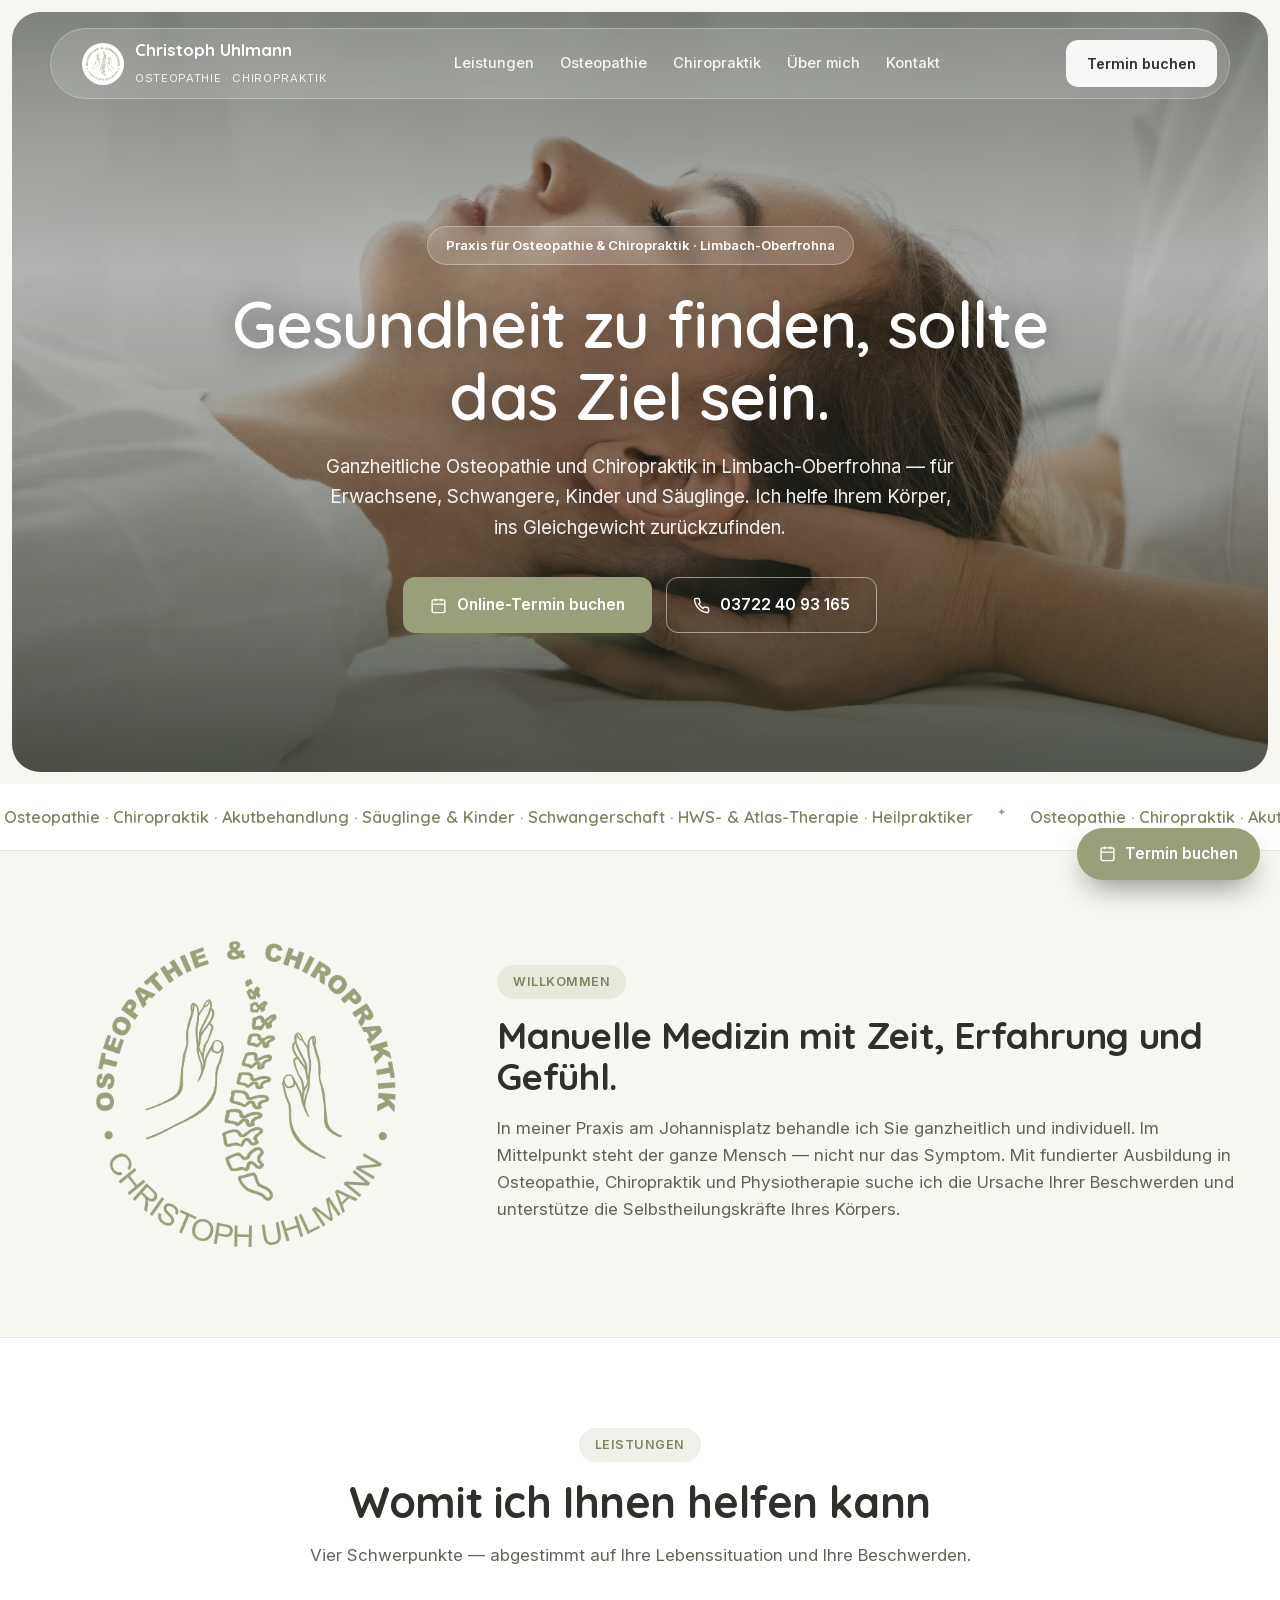
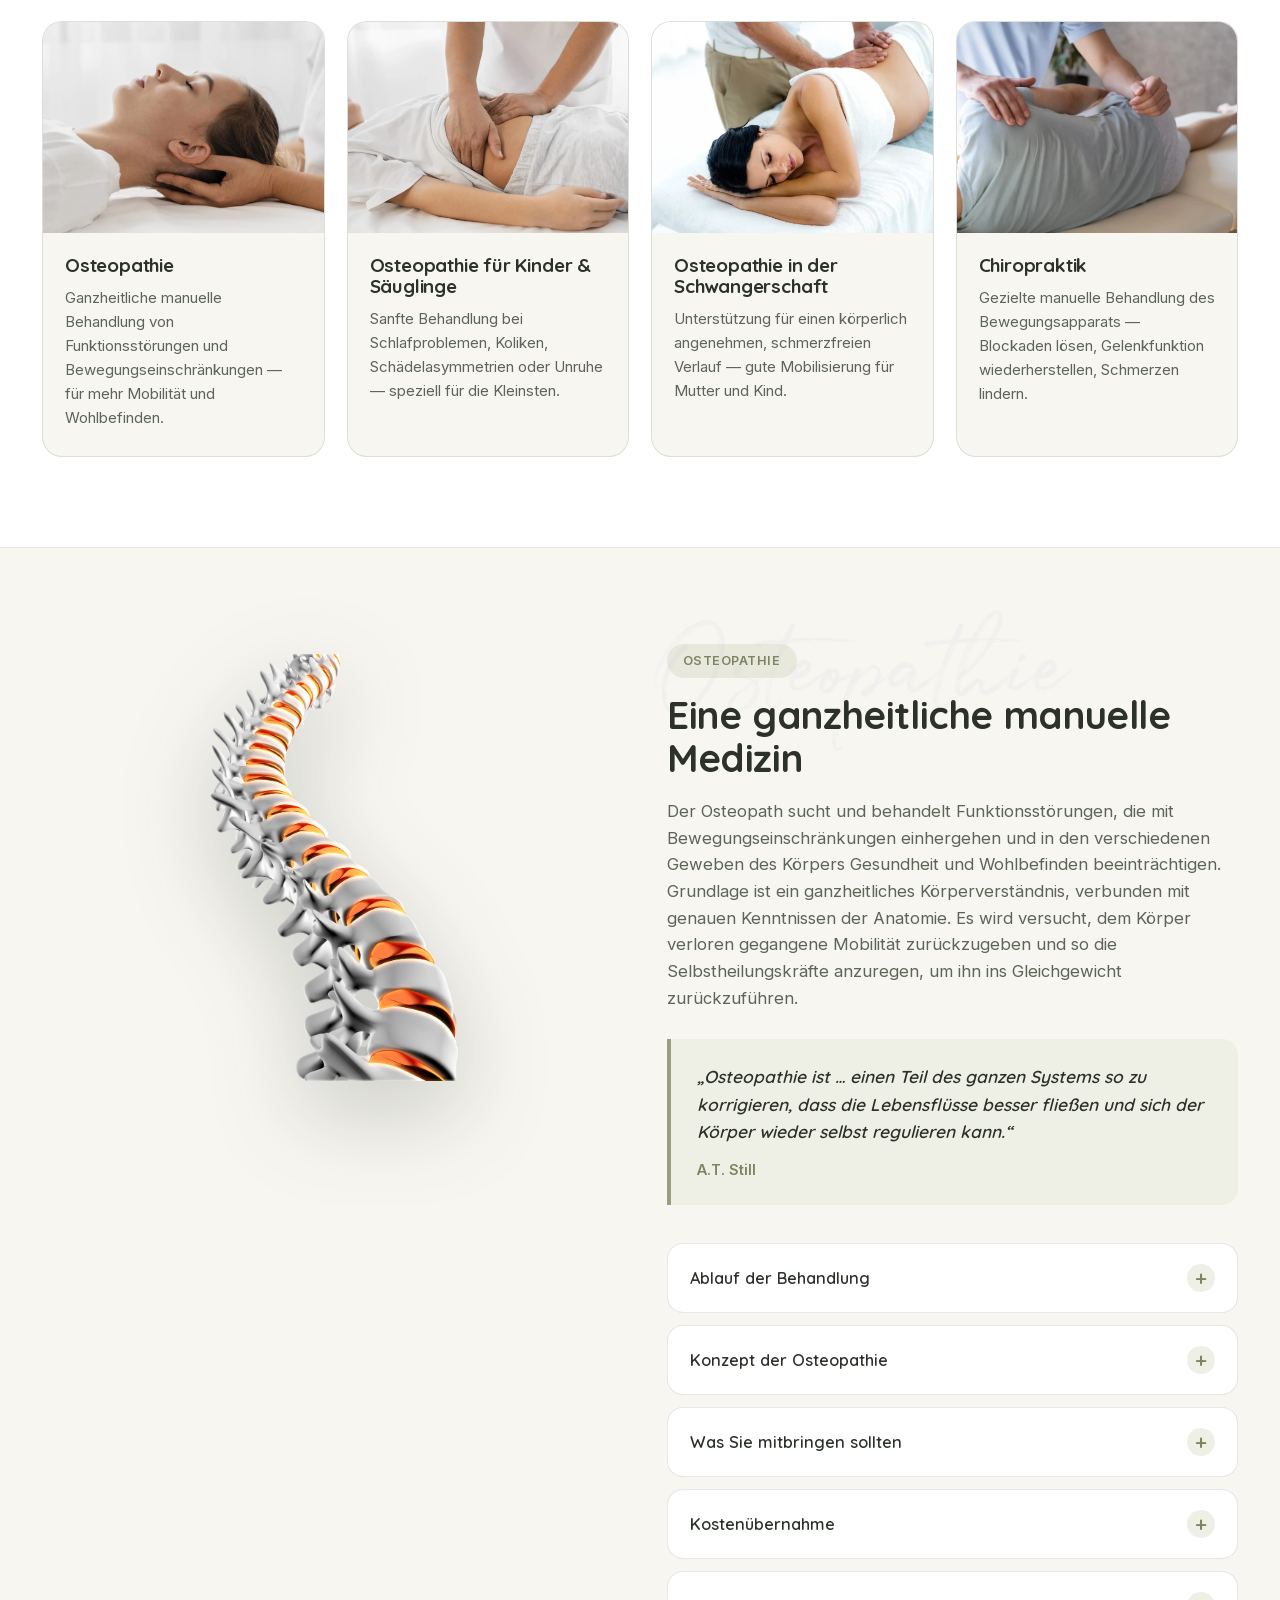
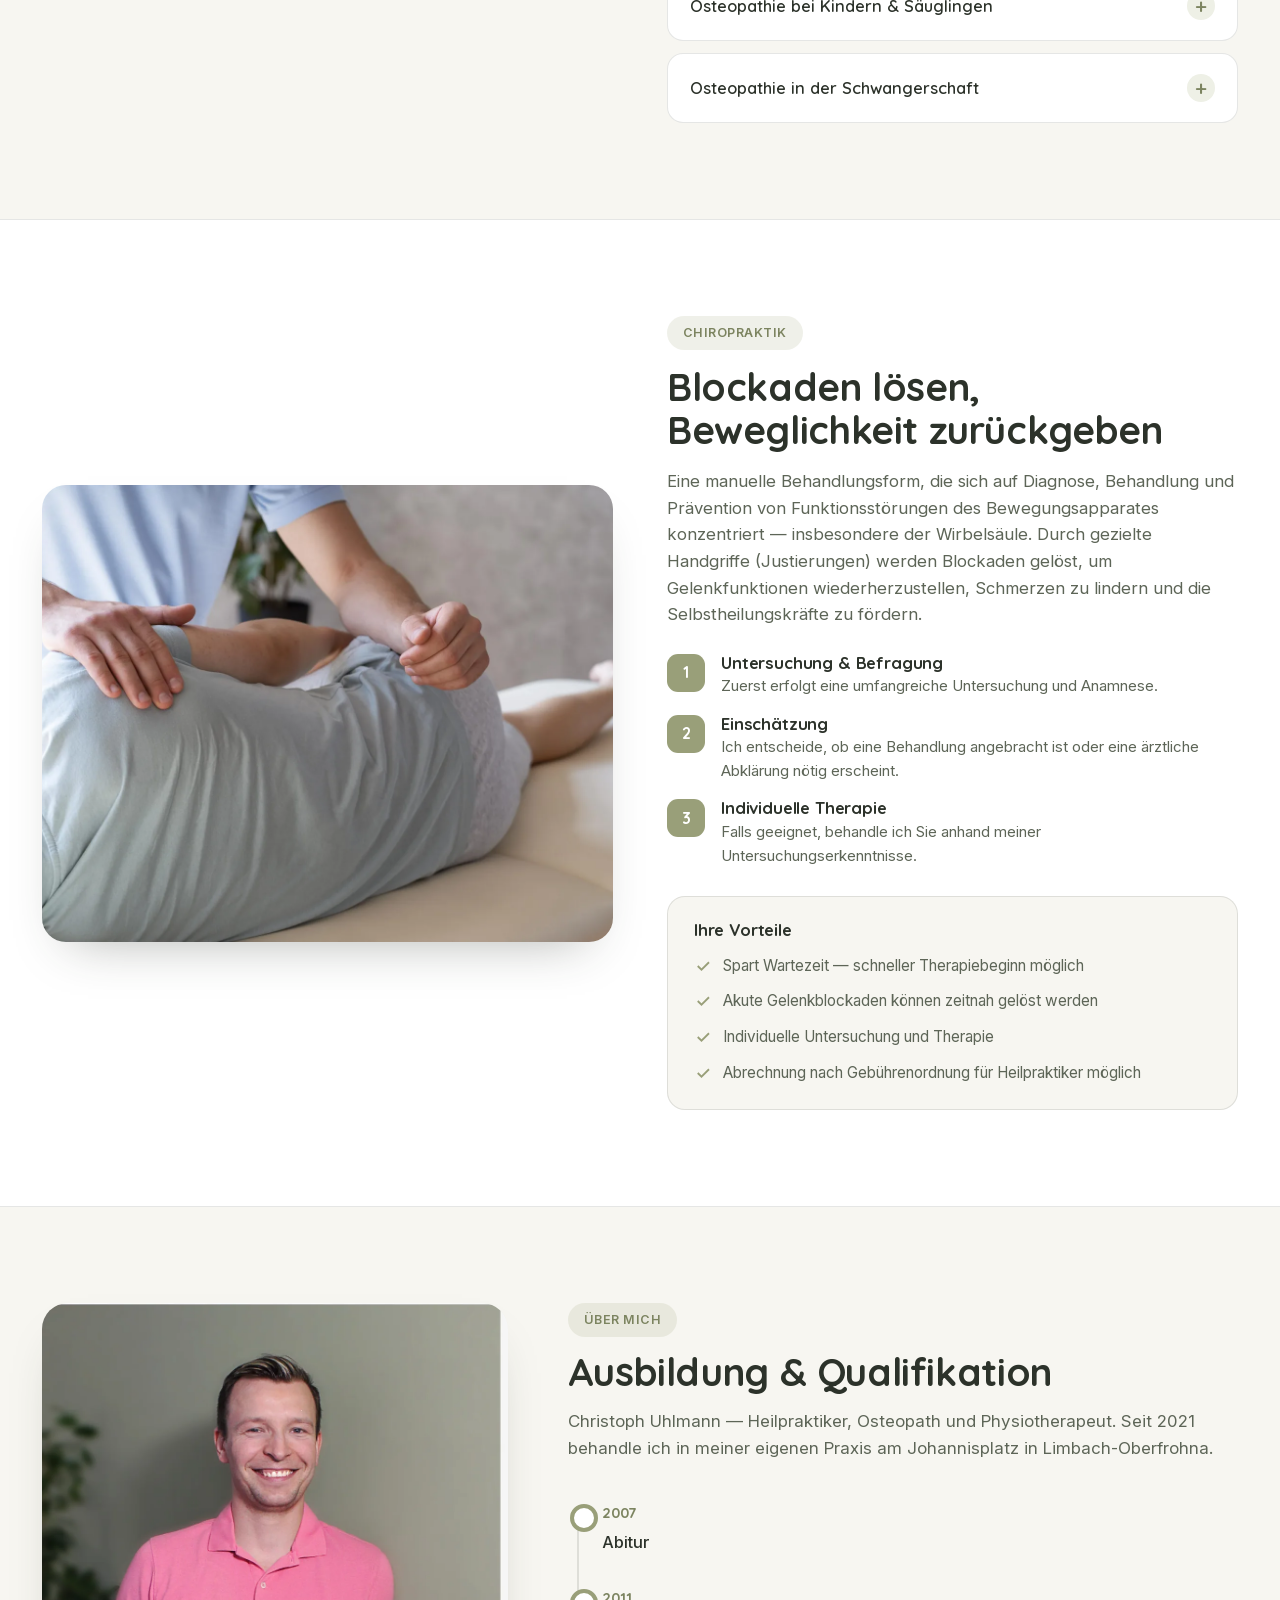
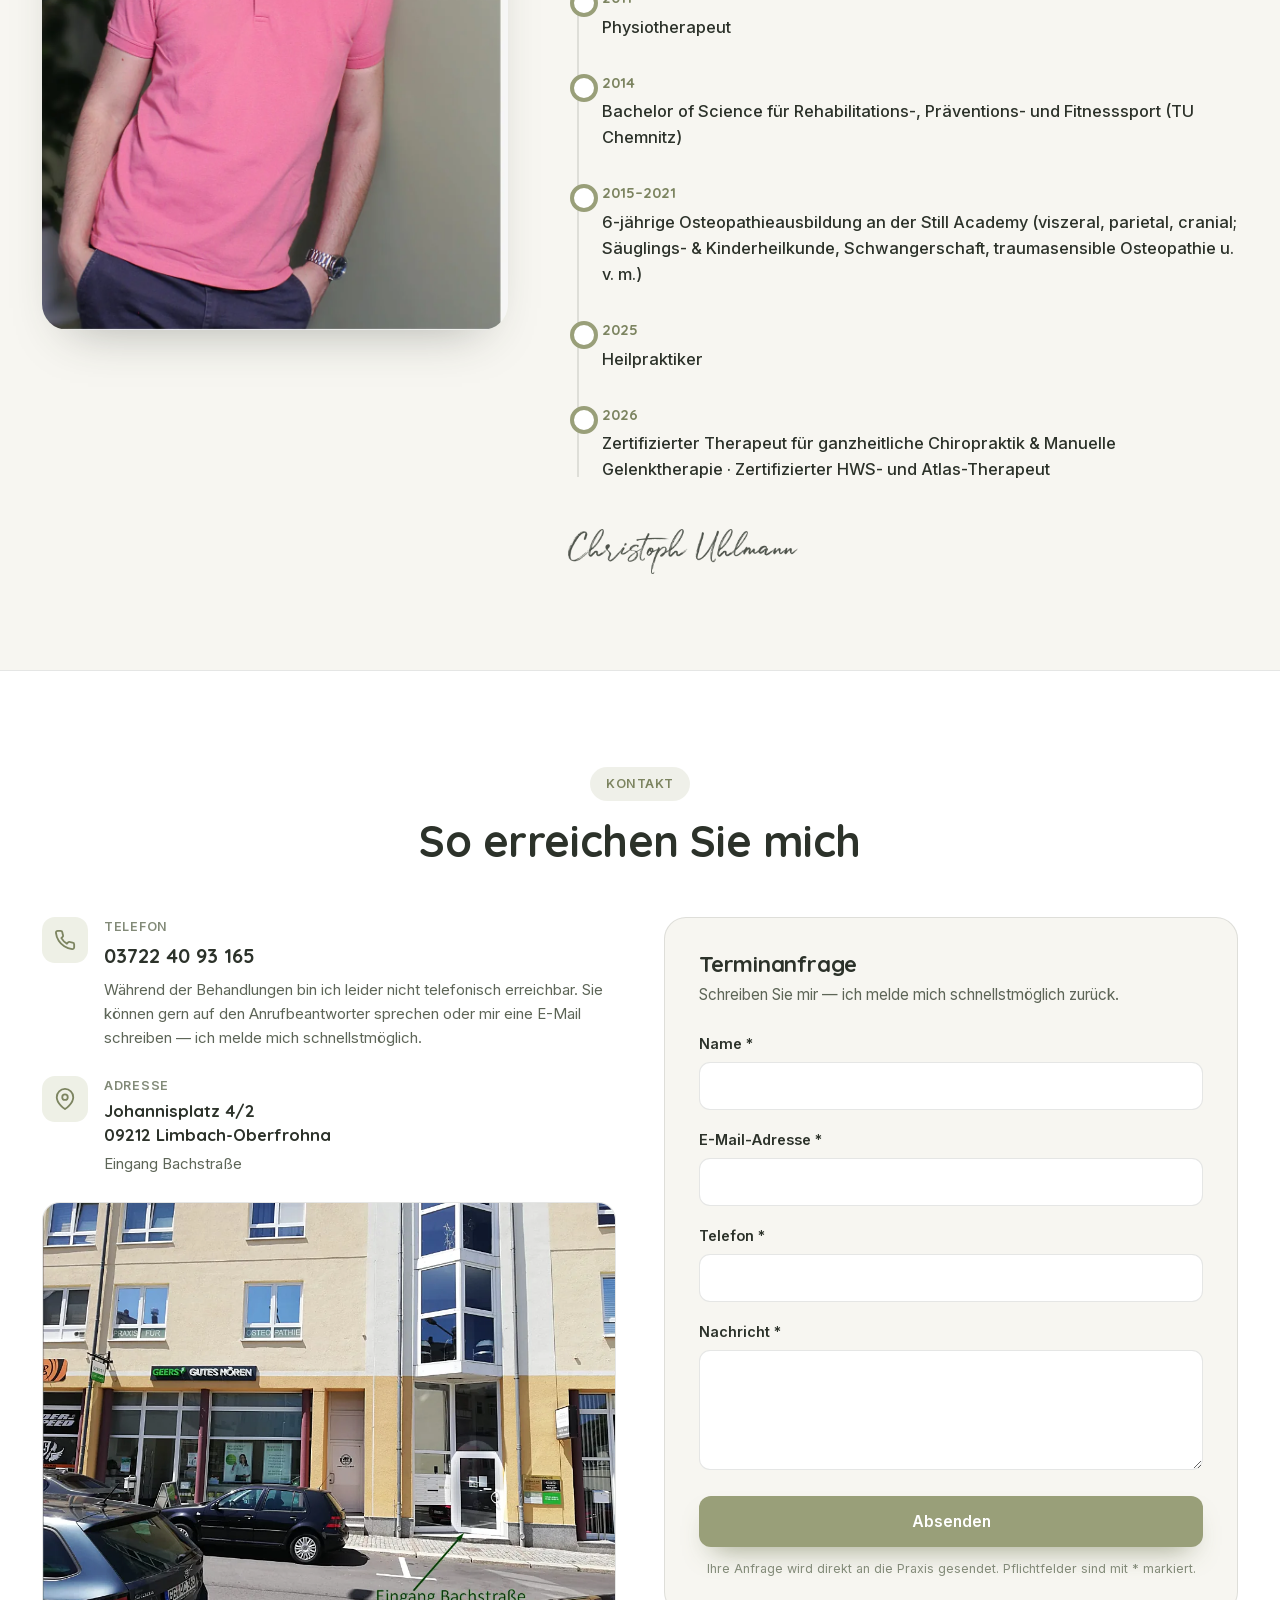
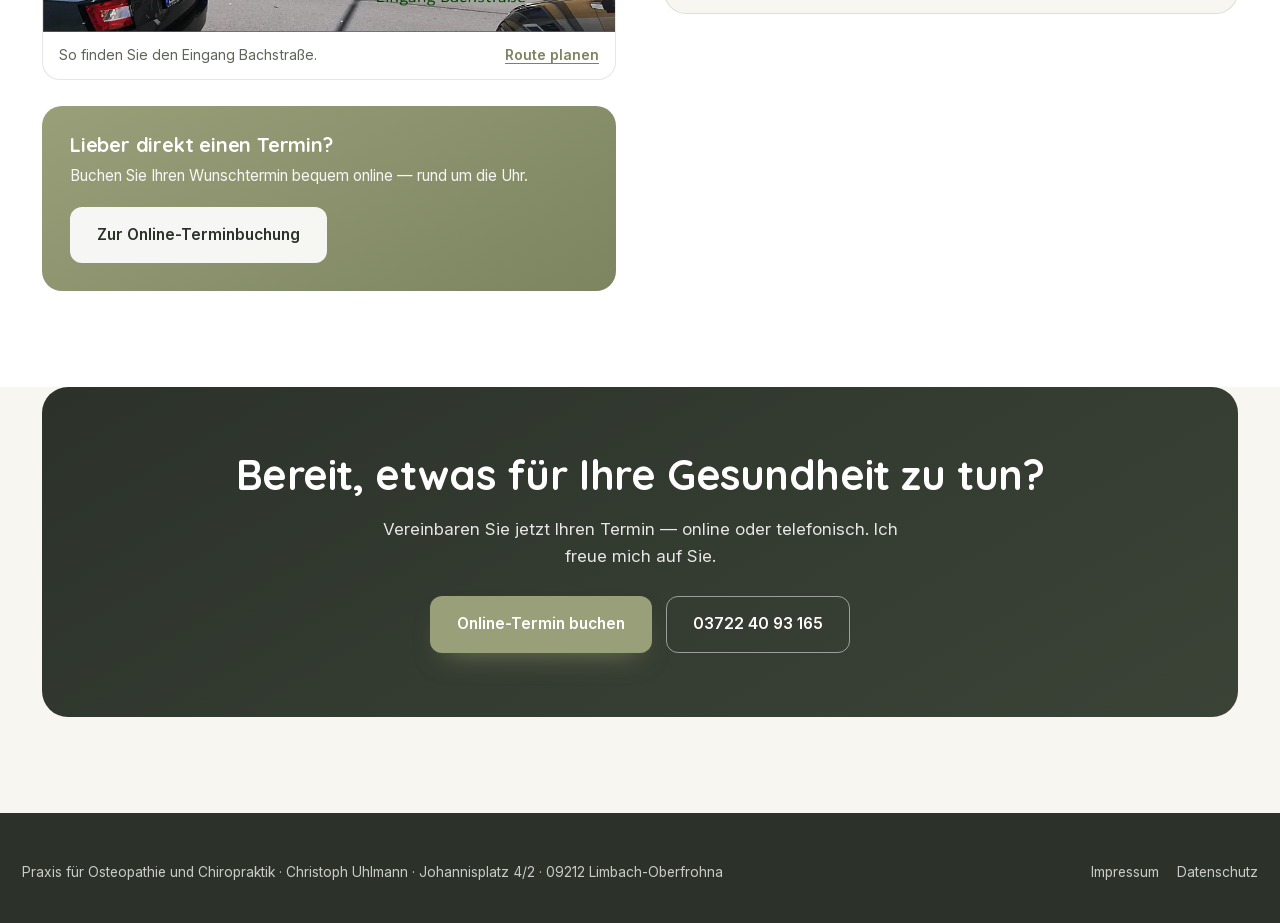
==== osteopathie-limbach/index.html @ 3e7b70b8 "osteopathie-limbach: Bilder lokal, persoenliche Note, keine Drittanbieter - Alle Bilder aus WordPres" ====
<!DOCTYPE html>
<html lang="de">
<head>
<meta charset="UTF-8">
<meta name="viewport" content="width=device-width, initial-scale=1">
<title>Praxis für Osteopathie & Chiropraktik in Limbach-Oberfrohna | Christoph Uhlmann</title>
<meta name="description" content="Ihre Osteopathiepraxis für Limbach-Oberfrohna: Osteopathie, Chiropraktik & Akutbehandlung — auch für Säuglinge und Schwangere. Jetzt Termin vereinbaren: 03722 40 93 165.">
<meta name="keywords" content="Osteopathie Limbach, Chiropraktik Limbach-Oberfrohna, Osteopathie Chemnitz, Osteopathie für Säuglinge, Osteopathie Schwangerschaft, Heilpraktiker Limbach">
<meta name="robots" content="index,follow,max-image-preview:large">
<link rel="canonical" href="https://osteopathie-limbach.de/">
<meta property="og:type" content="website">
<meta property="og:title" content="Praxis für Osteopathie & Chiropraktik in Limbach-Oberfrohna">
<meta property="og:description" content="Ganzheitliche Osteopathie und Chiropraktik — auch für Säuglinge und Schwangere. Jetzt Termin vereinbaren.">
<meta property="og:locale" content="de_DE">
<link rel="stylesheet" href="assets/fonts/fonts.css">
<style>
:root{
  --sage:#999f79; --sage-2:#a9b17f; --sage-dk:#7c8460; --sage-soft:#eef0e6;
  --cream:#f7f6f1; --ink:#2c322a; --soft:#5d6557; --muted:#828a78;
  --white:#fff; --line:rgba(44,50,42,.12);
  --head:'Quicksand',system-ui,sans-serif; --body:'Inter',system-ui,sans-serif;
  --shadow:0 24px 50px -28px rgba(44,50,42,.4);
}
*{box-sizing:border-box;margin:0;padding:0}
html{scroll-behavior:smooth}
body{font-family:var(--body);background:var(--cream);color:var(--ink);line-height:1.6;-webkit-font-smoothing:antialiased;overflow-x:hidden}
a{color:inherit;text-decoration:none}
img,svg{display:block;max-width:100%}
img{height:auto}
picture{display:contents}
.wrap{max-width:1240px;margin:0 auto;padding:0 22px}
section{position:relative}
h1,h2,h3,h4{font-family:var(--head);line-height:1.12;letter-spacing:-.01em;font-weight:700;color:var(--ink)}

/* ---------- buttons / pills ---------- */
.pill{display:inline-flex;align-items:center;gap:8px;background:rgba(153,159,121,.16);color:var(--sage-dk);border-radius:999px;padding:7px 16px;font-size:.78rem;font-weight:600;letter-spacing:.04em;text-transform:uppercase;width:fit-content}
.btn{display:inline-flex;align-items:center;justify-content:center;gap:10px;font-family:var(--body);font-weight:600;font-size:.96rem;padding:15px 26px;border-radius:12px;border:1px solid transparent;cursor:pointer;transition:.25s;white-space:nowrap}
.btn svg{flex:none}
.btn-primary{background:var(--sage);color:#fff;box-shadow:0 14px 28px -14px rgba(124,132,96,.85)}
.btn-primary:hover{background:var(--sage-2);transform:translateY(-2px)}
.btn-light{background:rgba(255,255,255,.92);color:var(--ink)}
.btn-light:hover{background:#fff;transform:translateY(-2px)}
.btn-ghost{background:transparent;border-color:rgba(255,255,255,.5);color:#fff}
.btn-ghost:hover{background:rgba(255,255,255,.14)}
.btn-out{background:transparent;border-color:var(--line);color:var(--ink)}
.btn-out:hover{border-color:var(--sage);color:var(--sage-dk)}

.sec-head{max-width:680px;margin:0 auto 52px;text-align:center;display:flex;flex-direction:column;align-items:center;gap:16px}
.sec-head h2{font-size:clamp(1.8rem,3.6vw,2.7rem)}
.sec-head p{color:var(--soft);font-size:1.06rem}

/* ---------- reveal ---------- */
.reveal{opacity:0;transform:translateY(26px);transition:opacity .8s cubic-bezier(.2,.7,.2,1),transform .8s cubic-bezier(.2,.7,.2,1)}
.reveal.in{opacity:1;transform:none}

/* ---------- HERO ---------- */
.hero-pad{padding:12px}
.hero{position:relative;display:flex;flex-direction:column;min-height:min(88vh,760px);border-radius:28px;overflow:hidden}
.hero-bg{position:absolute;inset:0;z-index:0}
.hero-bg img{position:absolute;inset:0;width:100%;height:100%;object-fit:cover}
.hero-scrim{position:absolute;inset:0;z-index:1;background:linear-gradient(180deg,rgba(38,44,34,.55) 0%,rgba(38,44,34,.28) 34%,rgba(38,44,34,.42) 62%,rgba(38,44,34,.78) 100%)}
.hero>.nav,.hero>.hero-center{position:relative;z-index:2;width:100%}

.nav{display:flex;justify-content:center;padding:16px 16px 0}
.navpill{display:flex;align-items:center;gap:24px;width:100%;max-width:1180px;background:rgba(255,255,255,.14);backdrop-filter:blur(16px);-webkit-backdrop-filter:blur(16px);border:1px solid rgba(255,255,255,.26);border-radius:999px;padding:9px 12px 9px 20px}
.brand{display:flex;align-items:center;gap:11px;color:#fff}
.brand .logo{width:42px;height:42px;border-radius:50%;background:#fff;padding:4px;object-fit:contain;flex:none}
.brand .bt{font-family:var(--head);font-weight:700;font-size:1.05rem;line-height:1.1}
.brand .bs{font-size:.7rem;opacity:.85;letter-spacing:.06em;text-transform:uppercase}
.nav-links{display:flex;gap:22px;margin:0 auto;font-size:.92rem;font-weight:500}
.nav-links a{color:rgba(255,255,255,.9);padding:6px 2px;transition:.2s}
.nav-links a:hover{color:#fff}
.nav-cta{display:flex;align-items:center;gap:10px}
.nav-cta .btn{padding:11px 20px;font-size:.9rem}
.burger{display:none;width:44px;height:44px;border-radius:999px;background:rgba(255,255,255,.16);border:1px solid rgba(255,255,255,.3);cursor:pointer;color:#fff}
.burger svg{margin:auto}

.hero-center{flex:1;display:flex;flex-direction:column;align-items:center;justify-content:center;text-align:center;padding:60px 22px 72px;max-width:880px;margin:0 auto}
.hero-badge{display:inline-flex;align-items:center;gap:8px;background:rgba(255,255,255,.16);backdrop-filter:blur(10px);-webkit-backdrop-filter:blur(10px);border:1px solid rgba(255,255,255,.3);color:#fff;border-radius:999px;padding:8px 18px;font-size:.82rem;font-weight:600;margin-bottom:24px}
.hero h1{color:#fff;font-size:clamp(2.2rem,5.4vw,4rem);text-shadow:0 2px 30px rgba(0,0,0,.4);margin-bottom:20px;font-weight:600}
.hero-sub{color:rgba(255,255,255,.92);font-size:clamp(1rem,1.6vw,1.18rem);max-width:640px;margin-bottom:34px}
.hero-ctas{display:flex;gap:14px;flex-wrap:wrap;justify-content:center}

/* ---------- MARQUEE ---------- */
.marquee{overflow:hidden;padding:20px 0;background:var(--white);border-bottom:1px solid var(--line)}
.marquee-track{display:flex;width:max-content;animation:scroll 32s linear infinite;white-space:nowrap}
@keyframes scroll{to{transform:translateX(-50%)}}
.marquee-track span{display:inline-flex;align-items:center;font-family:var(--head);font-size:1.02rem;font-weight:600;color:var(--sage-dk);padding:0 4px}
.marquee-track i{color:var(--sage);font-style:normal;padding:0 20px;font-size:.7rem}

/* ---------- INTRO ---------- */
.intro{padding:90px 0}
.intro-box{display:grid;grid-template-columns:.55fr 1fr;gap:48px;align-items:center}
.intro-logo{display:grid;place-items:center}
.intro-logo img{width:min(300px,80%)}
.intro-text h2{font-size:clamp(1.6rem,3vw,2.3rem);margin:16px 0 18px}
.intro-text p{color:var(--soft);font-size:1.06rem}

/* ---------- LEISTUNGEN ---------- */
.services{padding:90px 0;background:var(--white);border-top:1px solid var(--line);border-bottom:1px solid var(--line)}
.grid4{display:grid;grid-template-columns:repeat(4,1fr);gap:22px}
.scard{background:var(--cream);border:1px solid var(--line);border-radius:20px;overflow:hidden;display:flex;flex-direction:column;transition:transform .4s cubic-bezier(.2,.7,.2,1),box-shadow .4s}
.scard:hover{transform:translateY(-6px);box-shadow:var(--shadow)}
.scard-img{aspect-ratio:4/3;overflow:hidden}
.scard-img img{width:100%;height:100%;object-fit:cover;transition:transform .6s cubic-bezier(.2,.7,.2,1)}
.scard:hover .scard-img img{transform:scale(1.06)}
.scard-body{padding:22px 22px 26px;display:flex;flex-direction:column;flex:1}
.scard-body h3{font-size:1.18rem;margin-bottom:10px}
.scard-body p{color:var(--soft);font-size:.94rem;flex:1}

/* ---------- OSTEOPATHIE ---------- */
.osteo{padding:96px 0}
.osteo-grid{display:grid;grid-template-columns:1fr 1fr;gap:54px;align-items:start}
.osteo-intro h2{font-size:clamp(1.7rem,3vw,2.4rem);margin:16px 0 18px}
.osteo-intro p{color:var(--soft);font-size:1.04rem}
.quote{margin-top:28px;background:var(--sage-soft);border-left:4px solid var(--sage);border-radius:0 16px 16px 0;padding:24px 26px}
.quote p{font-family:var(--head);font-size:1.08rem;font-weight:600;color:var(--ink);font-style:italic;margin:0}
.quote cite{display:block;margin-top:12px;font-style:normal;font-weight:600;color:var(--sage-dk);font-size:.9rem}

.acc{display:flex;flex-direction:column;gap:12px}
.acc-item{background:var(--white);border:1px solid var(--line);border-radius:16px;overflow:hidden}
.acc-q{width:100%;display:flex;align-items:center;justify-content:space-between;gap:16px;padding:20px 22px;background:none;border:none;cursor:pointer;font-family:var(--head);font-weight:600;font-size:1.02rem;color:var(--ink);text-align:left}
.acc-ic{width:28px;height:28px;border-radius:999px;display:grid;place-items:center;background:var(--sage-soft);color:var(--sage-dk);flex:none;font-size:1.3rem;line-height:1;transition:transform .3s}
.acc-item.open .acc-ic{transform:rotate(45deg)}
.acc-a{max-height:0;overflow:hidden;transition:max-height .4s cubic-bezier(.2,.7,.2,1)}
.acc-a p{padding:0 22px 22px;color:var(--soft);font-size:.96rem}

/* ---------- CHIROPRAKTIK ---------- */
.chiro{padding:96px 0;background:var(--white);border-top:1px solid var(--line);border-bottom:1px solid var(--line)}
.chiro-grid{display:grid;grid-template-columns:1fr 1fr;gap:54px;align-items:center}
.chiro-media{border-radius:24px;overflow:hidden;aspect-ratio:5/4;box-shadow:var(--shadow)}
.chiro-media img{width:100%;height:100%;object-fit:cover}
.chiro-text h2{font-size:clamp(1.7rem,3vw,2.4rem);margin:16px 0 16px}
.chiro-text>p{color:var(--soft);font-size:1.04rem;margin-bottom:26px}
.steps{display:flex;flex-direction:column;gap:16px;margin-bottom:28px}
.step{display:flex;gap:16px;align-items:flex-start}
.step .num{width:38px;height:38px;border-radius:11px;background:var(--sage);color:#fff;font-family:var(--head);font-weight:700;display:grid;place-items:center;flex:none}
.step h4{font-size:1.04rem;margin-bottom:2px}
.step p{color:var(--soft);font-size:.94rem}
.adv{background:var(--cream);border:1px solid var(--line);border-radius:18px;padding:24px 26px}
.adv h4{font-size:1.05rem;margin-bottom:14px}
.adv ul{list-style:none;display:flex;flex-direction:column;gap:11px}
.adv li{display:flex;gap:11px;align-items:flex-start;color:var(--soft);font-size:.96rem}
.adv li svg{flex:none;color:var(--sage);margin-top:3px}

/* ---------- ÜBER MICH / TIMELINE ---------- */
.about{padding:96px 0}
.timeline{max-width:780px;margin:0 auto;position:relative;padding-left:34px}
.timeline::before{content:"";position:absolute;left:9px;top:6px;bottom:6px;width:2px;background:var(--line)}
.tl{position:relative;padding-bottom:30px}
.tl:last-child{padding-bottom:0}
.tl::before{content:"";position:absolute;left:-32px;top:4px;width:20px;height:20px;border-radius:50%;background:var(--white);border:4px solid var(--sage)}
.tl .yr{display:inline-block;font-family:var(--head);font-weight:700;color:var(--sage-dk);font-size:.92rem;margin-bottom:4px}
.tl p{color:var(--ink);font-size:1.02rem;font-weight:500}

/* ---------- KONTAKT ---------- */
.contact{padding:96px 0;background:var(--white);border-top:1px solid var(--line)}
.contact-grid{display:grid;grid-template-columns:1fr 1fr;gap:48px;align-items:start}
.cinfo{display:flex;flex-direction:column;gap:26px}
.cblock{display:flex;gap:16px;align-items:flex-start}
.cblock .ci{width:46px;height:46px;border-radius:13px;background:var(--sage-soft);color:var(--sage-dk);display:grid;place-items:center;flex:none}
.cblock .cl{font-size:.78rem;text-transform:uppercase;letter-spacing:.06em;color:var(--muted);font-weight:600;margin-bottom:3px}
.cblock .cv{font-family:var(--head);font-weight:700;font-size:1.25rem;color:var(--ink)}
.cblock .cv a:hover{color:var(--sage-dk)}
.cblock .cn{color:var(--soft);font-size:.94rem;margin-top:6px;white-space:pre-line}
.cmap{border-radius:18px;overflow:hidden;border:1px solid var(--line);height:230px}
.cmap iframe{width:100%;height:100%;border:0;display:block}
.booking-card{background:linear-gradient(150deg,var(--sage),var(--sage-dk));color:#fff;border-radius:20px;padding:28px}
.booking-card h4{color:#fff;font-size:1.25rem;margin-bottom:8px}
.booking-card p{opacity:.92;font-size:.96rem;margin-bottom:18px}

.cform{background:var(--cream);border:1px solid var(--line);border-radius:22px;padding:34px}
.cform h3{font-size:1.4rem;margin-bottom:6px}
.cform .lead{color:var(--soft);font-size:.96rem;margin-bottom:24px}
.field{margin-bottom:18px}
.field label{display:block;font-weight:600;font-size:.9rem;margin-bottom:7px}
.field input,.field textarea{width:100%;font-family:var(--body);font-size:1rem;padding:13px 15px;border:1px solid var(--line);border-radius:11px;background:var(--white);color:var(--ink);transition:border-color .2s}
.field input:focus,.field textarea:focus{outline:none;border-color:var(--sage)}
.field textarea{resize:vertical;min-height:120px}
.cform .btn{width:100%}
.formhint{font-size:.78rem;color:var(--muted);margin-top:12px;text-align:center}
.hp{position:absolute;left:-9999px;width:1px;height:1px;overflow:hidden}

/* ---------- CLOSING ---------- */
.closing{padding:0 0 96px}
.closing-box{background:linear-gradient(150deg,var(--ink),#3b4337);color:#fff;border-radius:26px;padding:clamp(36px,6vw,64px);text-align:center;display:flex;flex-direction:column;align-items:center;gap:18px}
.closing-box h2{color:#fff;font-size:clamp(1.7rem,3.4vw,2.6rem)}
.closing-box p{opacity:.88;max-width:560px;font-size:1.06rem}
.closing-ctas{display:flex;gap:14px;flex-wrap:wrap;justify-content:center;margin-top:8px}

/* ---------- FOOTER ---------- */
.foot{background:var(--ink);color:rgba(255,255,255,.75);padding:48px 22px 40px}
.foot-inner{max-width:1240px;margin:0 auto;display:flex;flex-wrap:wrap;gap:20px;justify-content:space-between;align-items:center}
.foot .fnote{font-size:.86rem}
.foot .flinks{display:flex;gap:18px;font-size:.86rem}
.foot .flinks a:hover{color:#fff}

/* ---------- floating booking ---------- */
.fab{position:fixed;right:20px;bottom:20px;z-index:50;background:var(--sage);color:#fff;border-radius:999px;padding:14px 22px;font-family:var(--body);font-weight:600;font-size:.95rem;box-shadow:0 14px 30px -10px rgba(44,50,42,.6);display:inline-flex;align-items:center;gap:9px;transition:.25s}
.fab:hover{background:var(--sage-2);transform:translateY(-2px)}

/* ---------- DRAWER ---------- */
.scrim{position:fixed;inset:0;background:rgba(38,44,34,.5);opacity:0;pointer-events:none;transition:.3s;z-index:60}
.scrim.show{opacity:1;pointer-events:auto}
.drawer{position:fixed;top:0;right:0;height:100%;width:300px;max-width:84vw;background:var(--ink);color:#fff;transform:translateX(100%);transition:transform .35s cubic-bezier(.2,.7,.2,1);z-index:70;padding:26px;display:flex;flex-direction:column;gap:6px}
.drawer.show{transform:translateX(0)}
.drawer .dclose{align-self:flex-end;background:rgba(255,255,255,.12);border:none;color:#fff;width:42px;height:42px;border-radius:999px;cursor:pointer;margin-bottom:12px}
.drawer a{padding:14px 4px;font-size:1.05rem;font-weight:600;border-bottom:1px solid rgba(255,255,255,.12)}
.drawer .btn{margin-top:18px}

/* ---------- RESPONSIVE ---------- */
/* ---------- Osteopathie: Wirbelsäule + Schriftzug ---------- */
.osteo-figure{position:sticky;top:104px;margin:0;display:grid;place-items:center;padding:10px 0}
.osteo-figure img{width:100%;max-width:330px;filter:drop-shadow(0 30px 46px rgba(44,50,42,.22))}
.osteo-main{display:flex;flex-direction:column;gap:38px}
.osteo-head{position:relative;isolation:isolate}
.osteo-script{position:absolute;z-index:-1;top:-34px;left:-14px;width:min(420px,88%);opacity:.55;pointer-events:none;user-select:none}

/* ---------- Über mich: Porträt + Unterschrift ---------- */
.about-grid{display:grid;grid-template-columns:.82fr 1.18fr;gap:60px;align-items:start}
.about-media{position:sticky;top:104px;border-radius:26px;overflow:hidden;box-shadow:var(--shadow);background:var(--sage-soft)}
.about-media img{width:100%;height:100%;object-fit:cover;display:block}
.about-body{display:flex;flex-direction:column;align-items:flex-start;gap:16px}
.about-body h2{font-size:clamp(1.7rem,3vw,2.4rem)}
.about-lead{color:var(--soft);font-size:1.06rem}
.about-body .timeline{margin:22px 0 0;max-width:none}
.signature{width:230px;margin-top:30px;opacity:.9}
.signature-note{font-size:.85rem;color:var(--muted);margin-top:-4px}

/* ---------- Kontakt: Eingangsfoto statt Karten-Einbettung ---------- */
.centrance{margin:0;border-radius:18px;overflow:hidden;border:1px solid var(--line);background:var(--white)}
.centrance img{width:100%;display:block;aspect-ratio:4/3;object-fit:cover}
.centrance figcaption{padding:12px 16px;font-size:.88rem;color:var(--soft);display:flex;align-items:center;justify-content:space-between;gap:12px;flex-wrap:wrap}
.centrance a{color:var(--sage-dk);font-weight:600;text-decoration:underline;text-underline-offset:3px}
.centrance a:hover{color:var(--ink)}

@media(max-width:1000px){
  .grid4{grid-template-columns:repeat(2,1fr)}
}
@media(max-width:900px){
  .nav-links{display:none}
  .nav-cta .btn{display:none}
  .burger{display:grid}
  .navpill{justify-content:space-between;gap:12px}
  .intro-box,.osteo-grid,.chiro-grid,.contact-grid,.about-grid{grid-template-columns:1fr;gap:40px}
  .intro-logo{order:-1}
  .chiro-media{order:-1;aspect-ratio:16/10}
  .osteo-figure,.about-media{position:static}
  .osteo-figure img{max-width:230px}
  .about-media{max-width:420px;margin:0 auto}
  .osteo-script{width:min(320px,80%);top:-26px}
}
@media(max-width:600px){
  .hero-pad{padding:8px}
  .hero{border-radius:22px;min-height:84vh}
  .intro,.services,.osteo,.chiro,.about,.contact{padding:64px 0}
  .grid4{grid-template-columns:1fr}
  .cform{padding:26px}
  .hero-ctas{width:100%}
  .hero-ctas .btn{flex:1}
  .fab{right:14px;bottom:14px;padding:13px 18px;font-size:.9rem}
}
@media(prefers-reduced-motion:reduce){
  *{animation:none!important;transition:none!important}
  .reveal{opacity:1;transform:none}
}
</style>
</head>
<body>

<!-- ============ HERO ============ -->
<div class="hero-pad">
<header class="hero">
  <div class="hero-bg">
    <picture><source srcset="assets/images/hero-behandlung.webp" type="image/webp"><img src="assets/images/hero-behandlung.jpg" alt="Osteopathische Behandlung in der Praxis" fetchpriority="high"></picture>
  </div>
  <div class="hero-scrim"></div>

  <nav class="nav">
    <div class="navpill">
      <a href="#" class="brand">
        <picture><source srcset="assets/images/logo.webp" type="image/webp"><img class="logo" src="assets/images/logo.png" alt="Logo Christoph Uhlmann"></picture>
        <span>
          <span class="bt" data-editable="text" data-key="brand_name">Christoph Uhlmann</span><br>
          <span class="bs" data-editable="text" data-key="brand_sub">Osteopathie · Chiropraktik</span>
        </span>
      </a>
      <div class="nav-links">
        <a href="#leistungen">Leistungen</a>
        <a href="#osteopathie">Osteopathie</a>
        <a href="#chiropraktik">Chiropraktik</a>
        <a href="#ueber-mich">Über mich</a>
        <a href="#kontakt">Kontakt</a>
      </div>
      <div class="nav-cta">
        <a href="https://my.lemniscus.de/pss/d44185dd-6bc0-4c9a-9c56-953efe9b4d33" class="btn btn-light" target="_blank" rel="noopener">Termin buchen</a>
        <button class="burger" id="openDrawer" aria-label="Menü öffnen"><svg width="20" height="20" viewBox="0 0 24 24" fill="none" stroke="currentColor" stroke-width="2"><path d="M4 7h16M4 12h16M4 17h16"/></svg></button>
      </div>
    </div>
  </nav>

  <div class="hero-center">
    <span class="hero-badge" data-editable="text" data-key="hero_badge">Praxis für Osteopathie &amp; Chiropraktik · Limbach-Oberfrohna</span>
    <h1 data-editable="text" data-key="hero_headline">Gesundheit zu finden, sollte das Ziel sein.</h1>
    <p class="hero-sub" data-editable="text" data-key="hero_sub">Ganzheitliche Osteopathie und Chiropraktik in Limbach-Oberfrohna — für Erwachsene, Schwangere, Kinder und Säuglinge. Ich helfe Ihrem Körper, ins Gleichgewicht zurückzufinden.</p>
    <div class="hero-ctas">
      <a href="https://my.lemniscus.de/pss/d44185dd-6bc0-4c9a-9c56-953efe9b4d33" class="btn btn-primary" target="_blank" rel="noopener">
        <svg width="17" height="17" viewBox="0 0 24 24" fill="none" stroke="currentColor" stroke-width="2"><rect x="3" y="4" width="18" height="18" rx="2"/><path d="M16 2v4M8 2v4M3 10h18"/></svg>
        <span data-editable="text" data-key="hero_cta_primary">Online-Termin buchen</span>
      </a>
      <a href="tel:+4937224093165" class="btn btn-ghost">
        <svg width="17" height="17" viewBox="0 0 24 24" fill="none" stroke="currentColor" stroke-width="2"><path d="M22 16.92v3a2 2 0 0 1-2.18 2 19.79 19.79 0 0 1-8.63-3.07 19.5 19.5 0 0 1-6-6 19.79 19.79 0 0 1-3.07-8.67A2 2 0 0 1 4.11 2h3a2 2 0 0 1 2 1.72c.13.96.36 1.9.7 2.81a2 2 0 0 1-.45 2.11L8.09 9.91a16 16 0 0 0 6 6l1.27-1.27a2 2 0 0 1 2.11-.45c.91.34 1.85.57 2.81.7A2 2 0 0 1 22 16.92z"/></svg>
        <span data-editable="text" data-key="hero_cta_secondary">03722 40 93 165</span>
      </a>
    </div>
  </div>
</header>
</div>

<!-- ============ MARQUEE ============ -->
<div class="marquee" aria-hidden="true">
  <div class="marquee-track">
    <span data-editable="text" data-key="marquee">Osteopathie · Chiropraktik · Akutbehandlung · Säuglinge &amp; Kinder · Schwangerschaft · HWS- &amp; Atlas-Therapie · Heilpraktiker</span>
    <i>✦</i>
    <span>Osteopathie · Chiropraktik · Akutbehandlung · Säuglinge &amp; Kinder · Schwangerschaft · HWS- &amp; Atlas-Therapie · Heilpraktiker</span>
    <i>✦</i>
  </div>
</div>

<!-- ============ INTRO ============ -->
<section class="intro">
  <div class="wrap">
    <div class="intro-box reveal">
      <div class="intro-logo">
        <picture><source srcset="assets/images/logo.webp" type="image/webp"><img src="assets/images/logo.png" alt="Praxislogo Christoph Uhlmann"></picture>
      </div>
      <div class="intro-text">
        <span class="pill" data-editable="text" data-key="intro_pill">Willkommen</span>
        <h2 data-editable="text" data-key="intro_headline">Manuelle Medizin mit Zeit, Erfahrung und Gefühl.</h2>
        <p data-editable="text" data-key="intro_text">In meiner Praxis am Johannisplatz behandle ich Sie ganzheitlich und individuell. Im Mittelpunkt steht der ganze Mensch — nicht nur das Symptom. Mit fundierter Ausbildung in Osteopathie, Chiropraktik und Physiotherapie suche ich die Ursache Ihrer Beschwerden und unterstütze die Selbstheilungskräfte Ihres Körpers.</p>
      </div>
    </div>
  </div>
</section>

<!-- ============ LEISTUNGEN ============ -->
<section class="services" id="leistungen">
  <div class="wrap">
    <div class="sec-head reveal">
      <span class="pill" data-editable="text" data-key="services_pill">Leistungen</span>
      <h2 data-editable="text" data-key="services_headline">Womit ich Ihnen helfen kann</h2>
      <p data-editable="text" data-key="services_sub">Vier Schwerpunkte — abgestimmt auf Ihre Lebenssituation und Ihre Beschwerden.</p>
    </div>
    <div class="grid4">
      <article class="scard reveal">
        <div class="scard-img"><picture><source srcset="assets/images/hero-behandlung.webp" type="image/webp"><img src="assets/images/hero-behandlung.jpg" alt="Osteopathie" loading="lazy" data-editable="image" data-key="svc_1_image"></picture></div>
        <div class="scard-body">
          <h3 data-editable="text" data-key="svc_1_title">Osteopathie</h3>
          <p data-editable="text" data-key="svc_1_text">Ganzheitliche manuelle Behandlung von Funktionsstörungen und Bewegungseinschränkungen — für mehr Mobilität und Wohlbefinden.</p>
        </div>
      </article>
      <article class="scard reveal">
        <div class="scard-img"><picture><source srcset="assets/images/osteopathie-kind.webp" type="image/webp"><img src="assets/images/osteopathie-kind.jpg" alt="Osteopathie für Kinder und Säuglinge" loading="lazy" data-editable="image" data-key="svc_2_image"></picture></div>
        <div class="scard-body">
          <h3 data-editable="text" data-key="svc_2_title">Osteopathie für Kinder &amp; Säuglinge</h3>
          <p data-editable="text" data-key="svc_2_text">Sanfte Behandlung bei Schlafproblemen, Koliken, Schädelasymmetrien oder Unruhe — speziell für die Kleinsten.</p>
        </div>
      </article>
      <article class="scard reveal">
        <div class="scard-img"><picture><source srcset="assets/images/osteopathie-schwangerschaft.webp" type="image/webp"><img src="assets/images/osteopathie-schwangerschaft.jpg" alt="Osteopathie in der Schwangerschaft" loading="lazy" data-editable="image" data-key="svc_3_image"></picture></div>
        <div class="scard-body">
          <h3 data-editable="text" data-key="svc_3_title">Osteopathie in der Schwangerschaft</h3>
          <p data-editable="text" data-key="svc_3_text">Unterstützung für einen körperlich angenehmen, schmerzfreien Verlauf — gute Mobilisierung für Mutter und Kind.</p>
        </div>
      </article>
      <article class="scard reveal">
        <div class="scard-img"><picture><source srcset="assets/images/chiropraktik.webp" type="image/webp"><img src="assets/images/chiropraktik.jpg" alt="Chiropraktik" loading="lazy" data-editable="image" data-key="svc_4_image"></picture></div>
        <div class="scard-body">
          <h3 data-editable="text" data-key="svc_4_title">Chiropraktik</h3>
          <p data-editable="text" data-key="svc_4_text">Gezielte manuelle Behandlung des Bewegungsapparats — Blockaden lösen, Gelenkfunktion wiederherstellen, Schmerzen lindern.</p>
        </div>
      </article>
    </div>
  </div>
</section>

<!-- ============ OSTEOPATHIE ============ -->
<section class="osteo" id="osteopathie">
  <div class="wrap">
    <div class="osteo-grid">
      <figure class="osteo-figure reveal">
        <picture><source srcset="assets/images/wirbelsaeule.webp" type="image/webp"><img src="assets/images/wirbelsaeule.png" width="900" height="1165" alt="Dreidimensionale Darstellung der Wirbelsäule mit hervorgehobenen Bandscheiben" loading="lazy" decoding="async"></picture>
      </figure>
      <div class="osteo-main">
      <div class="osteo-intro osteo-head reveal">
        <img class="osteo-script" src="assets/images/schriftzug-osteopathie.webp" alt="" aria-hidden="true" loading="lazy" decoding="async">
        <span class="pill" data-editable="text" data-key="osteo_pill">Osteopathie</span>
        <h2 data-editable="text" data-key="osteo_headline">Eine ganzheitliche manuelle Medizin</h2>
        <p data-editable="text" data-key="osteo_text">Der Osteopath sucht und behandelt Funktionsstörungen, die mit Bewegungseinschränkungen einhergehen und in den verschiedenen Geweben des Körpers Gesundheit und Wohlbefinden beeinträchtigen. Grundlage ist ein ganzheitliches Körperverständnis, verbunden mit genauen Kenntnissen der Anatomie. Es wird versucht, dem Körper verloren gegangene Mobilität zurückzugeben und so die Selbstheilungskräfte anzuregen, um ihn ins Gleichgewicht zurückzuführen.</p>
        <blockquote class="quote">
          <p>„<span data-editable="text" data-key="osteo_quote">Osteopathie ist … einen Teil des ganzen Systems so zu korrigieren, dass die Lebensflüsse besser fließen und sich der Körper wieder selbst regulieren kann.</span>“</p>
          <cite data-editable="text" data-key="osteo_quote_author">A.T. Still</cite>
        </blockquote>
      </div>
      <div class="acc reveal">
        <div class="acc-item">
          <button class="acc-q"><span data-editable="text" data-key="acc_1_q">Ablauf der Behandlung</span><span class="acc-ic">+</span></button>
          <div class="acc-a"><p data-editable="text" data-key="acc_1_a">Am Anfang steht die ausführliche Anamnese, in der ich wertvolle Informationen über Ihre Beschwerden gewinne und abkläre, ob eventuell erst eine schulmedizinische Abklärung erforderlich ist. Danach folgt eine ausführliche körperliche Untersuchung, auf der die Behandlung aufbaut. Die erste Behandlung dauert in der Regel ca. 60 Minuten, jede Folgebehandlung 45–60 Minuten. Die Anzahl der Behandlungen ist individuell unterschiedlich.</p></div>
        </div>
        <div class="acc-item">
          <button class="acc-q"><span data-editable="text" data-key="acc_2_q">Konzept der Osteopathie</span><span class="acc-ic">+</span></button>
          <div class="acc-a"><p data-editable="text" data-key="acc_2_a">Die Osteopathie basiert auf der Bewegung und Beweglichkeit des Körpers und seines Gewebes. Eine Mobilitätsstörung einzelner Strukturen beeinflusst deren Funktion — der Körper gleicht das durch Anpassungsketten aus. Erst wenn die Kompensation ausgereizt ist, kann ein kleiner Impuls Beschwerden auslösen, oft an ganz anderer Stelle. Ich versuche, das vorderste Glied der Entstehungskette zu finden, zu behandeln und so die Selbstregulation zu unterstützen.</p></div>
        </div>
        <div class="acc-item">
          <button class="acc-q"><span data-editable="text" data-key="acc_3_q">Was Sie mitbringen sollten</span><span class="acc-ic">+</span></button>
          <div class="acc-a"><p data-editable="text" data-key="acc_3_a">Ein großes Badehandtuch, vorhandene Befunde, ggf. eine Liste Ihrer Medikamente sowie das Privatrezept für Osteopathie. Für Säuglingsbehandlungen bringen Sie bitte den Mutterpass, das gelbe Untersuchungsheft und evtl. das Lieblingsspielzeug des Kindes mit. Termine, die Sie nicht wahrnehmen können, sagen Sie bitte 24 h vorher ab.</p></div>
        </div>
        <div class="acc-item">
          <button class="acc-q"><span data-editable="text" data-key="acc_4_q">Kostenübernahme</span><span class="acc-ic">+</span></button>
          <div class="acc-a"><p data-editable="text" data-key="acc_4_a">Osteopathie ist eine Privatleistung; die Abrechnung erfolgt direkt mit dem Leistungserbringer. Viele Krankenkassen übernehmen anteilig die Kosten, sofern ein ärztliches Rezept vorliegt — ich erfülle die dafür geforderten Voraussetzungen. Da die Höhe der Erstattung stark variiert, informieren Sie sich bitte vorab bei Ihrer Versicherung.</p></div>
        </div>
        <div class="acc-item">
          <button class="acc-q"><span data-editable="text" data-key="acc_5_q">Osteopathie bei Kindern &amp; Säuglingen</span><span class="acc-ic">+</span></button>
          <div class="acc-a"><p data-editable="text" data-key="acc_5_a">Säuglinge erfahren durch die Enge im Mutterleib und die Geburt teils erhebliche Belastungen, die zu Mobilitätseinschränkungen führen können. Mögliche Folgen sind Schlafprobleme, „Schrei-Kinder“, Schädelasymmetrien, Verdauungsstörungen (Koliken), Unruhe oder schlechtes Saugverhalten. Durch osteopathische Behandlungen können frühkindliche und spätere Störungen möglicherweise gelindert werden.</p></div>
        </div>
        <div class="acc-item">
          <button class="acc-q"><span data-editable="text" data-key="acc_6_q">Osteopathie in der Schwangerschaft</span><span class="acc-ic">+</span></button>
          <div class="acc-a"><p data-editable="text" data-key="acc_6_a">Die Osteopathie wirkt in der Schwangerschaft unterstützend, um der werdenden Mutter einen körperlich angenehmen und schmerzfreien Verlauf zu ermöglichen. Das Hauptaugenmerk liegt auf einer guten Mobilisierung und Versorgung für die Mutter und damit auch für das Baby.</p></div>
        </div>
      </div>
      </div>
    </div>
  </div>
</section>

<!-- ============ CHIROPRAKTIK ============ -->
<section class="chiro" id="chiropraktik">
  <div class="wrap">
    <div class="chiro-grid">
      <div class="chiro-media reveal">
        <picture><source srcset="assets/images/chiropraktik.webp" type="image/webp"><img src="assets/images/chiropraktik.jpg" alt="Chiropraktische Behandlung" loading="lazy"></picture>
      </div>
      <div class="chiro-text reveal">
        <span class="pill" data-editable="text" data-key="chiro_pill">Chiropraktik</span>
        <h2 data-editable="text" data-key="chiro_headline">Blockaden lösen, Beweglichkeit zurückgeben</h2>
        <p data-editable="text" data-key="chiro_text">Eine manuelle Behandlungsform, die sich auf Diagnose, Behandlung und Prävention von Funktionsstörungen des Bewegungsapparates konzentriert — insbesondere der Wirbelsäule. Durch gezielte Handgriffe (Justierungen) werden Blockaden gelöst, um Gelenkfunktionen wiederherzustellen, Schmerzen zu lindern und die Selbstheilungskräfte zu fördern.</p>
        <div class="steps">
          <div class="step">
            <div class="num">1</div>
            <div><h4 data-editable="text" data-key="chiro_step_1_title">Untersuchung &amp; Befragung</h4><p data-editable="text" data-key="chiro_step_1_text">Zuerst erfolgt eine umfangreiche Untersuchung und Anamnese.</p></div>
          </div>
          <div class="step">
            <div class="num">2</div>
            <div><h4 data-editable="text" data-key="chiro_step_2_title">Einschätzung</h4><p data-editable="text" data-key="chiro_step_2_text">Ich entscheide, ob eine Behandlung angebracht ist oder eine ärztliche Abklärung nötig erscheint.</p></div>
          </div>
          <div class="step">
            <div class="num">3</div>
            <div><h4 data-editable="text" data-key="chiro_step_3_title">Individuelle Therapie</h4><p data-editable="text" data-key="chiro_step_3_text">Falls geeignet, behandle ich Sie anhand meiner Untersuchungserkenntnisse.</p></div>
          </div>
        </div>
        <div class="adv">
          <h4 data-editable="text" data-key="chiro_adv_title">Ihre Vorteile</h4>
          <ul>
            <li><svg width="18" height="18" viewBox="0 0 24 24" fill="none" stroke="currentColor" stroke-width="2.4"><path d="M5 12l5 5L20 7"/></svg><span data-editable="text" data-key="chiro_adv_1">Spart Wartezeit — schneller Therapiebeginn möglich</span></li>
            <li><svg width="18" height="18" viewBox="0 0 24 24" fill="none" stroke="currentColor" stroke-width="2.4"><path d="M5 12l5 5L20 7"/></svg><span data-editable="text" data-key="chiro_adv_2">Akute Gelenkblockaden können zeitnah gelöst werden</span></li>
            <li><svg width="18" height="18" viewBox="0 0 24 24" fill="none" stroke="currentColor" stroke-width="2.4"><path d="M5 12l5 5L20 7"/></svg><span data-editable="text" data-key="chiro_adv_3">Individuelle Untersuchung und Therapie</span></li>
            <li><svg width="18" height="18" viewBox="0 0 24 24" fill="none" stroke="currentColor" stroke-width="2.4"><path d="M5 12l5 5L20 7"/></svg><span data-editable="text" data-key="chiro_adv_4">Abrechnung nach Gebührenordnung für Heilpraktiker möglich</span></li>
          </ul>
        </div>
      </div>
    </div>
  </div>
</section>

<!-- ============ ÜBER MICH ============ -->
<section class="about" id="ueber-mich">
  <div class="wrap">
    <div class="about-grid">
      <div class="about-media reveal">
        <picture><source srcset="assets/images/christoph-uhlmann-portrait.webp" type="image/webp"><img src="assets/images/christoph-uhlmann-portrait.jpg" width="1000" height="1345" alt="Christoph Uhlmann, Heilpraktiker und Osteopath, in seiner Praxis in Limbach-Oberfrohna" loading="lazy" decoding="async" data-editable="image" data-key="about_portrait"></picture>
      </div>
      <div class="about-body">
      <div class="reveal" style="display:flex;flex-direction:column;align-items:flex-start;gap:14px">
      <span class="pill" data-editable="text" data-key="about_pill">Über mich</span>
      <h2 data-editable="text" data-key="about_headline">Ausbildung &amp; Qualifikation</h2>
      <p class="about-lead" data-editable="text" data-key="about_sub">Christoph Uhlmann — Heilpraktiker, Osteopath und Physiotherapeut. Seit 2021 behandle ich in meiner eigenen Praxis am Johannisplatz in Limbach-Oberfrohna.</p>
    </div>
    <div class="timeline reveal">
      <div class="tl"><span class="yr" data-editable="text" data-key="tl_1_year">2007</span><p data-editable="text" data-key="tl_1_text">Abitur</p></div>
      <div class="tl"><span class="yr" data-editable="text" data-key="tl_2_year">2011</span><p data-editable="text" data-key="tl_2_text">Physiotherapeut</p></div>
      <div class="tl"><span class="yr" data-editable="text" data-key="tl_3_year">2014</span><p data-editable="text" data-key="tl_3_text">Bachelor of Science für Rehabilitations-, Präventions- und Fitnesssport (TU Chemnitz)</p></div>
      <div class="tl"><span class="yr" data-editable="text" data-key="tl_4_year">2015–2021</span><p data-editable="text" data-key="tl_4_text">6-jährige Osteopathieausbildung an der Still Academy (viszeral, parietal, cranial; Säuglings- &amp; Kinderheilkunde, Schwangerschaft, traumasensible Osteopathie u. v. m.)</p></div>
      <div class="tl"><span class="yr" data-editable="text" data-key="tl_5_year">2025</span><p data-editable="text" data-key="tl_5_text">Heilpraktiker</p></div>
      <div class="tl"><span class="yr" data-editable="text" data-key="tl_6_year">2026</span><p data-editable="text" data-key="tl_6_text">Zertifizierter Therapeut für ganzheitliche Chiropraktik &amp; Manuelle Gelenktherapie · Zertifizierter HWS- und Atlas-Therapeut</p></div>
    </div>
      <div class="reveal">
        <picture><source srcset="assets/images/unterschrift.webp" type="image/webp"><img class="signature" src="assets/images/unterschrift.png" width="700" height="138" alt="Unterschrift von Christoph Uhlmann" loading="lazy" decoding="async"></picture>
      </div>
      </div>
    </div>
  </div>
</section>

<!-- ============ KONTAKT ============ -->
<section class="contact" id="kontakt">
  <div class="wrap">
    <div class="sec-head reveal">
      <span class="pill" data-editable="text" data-key="contact_pill">Kontakt</span>
      <h2 data-editable="text" data-key="contact_headline">So erreichen Sie mich</h2>
    </div>
    <div class="contact-grid">
      <div class="cinfo reveal">
        <div class="cblock">
          <div class="ci"><svg width="22" height="22" viewBox="0 0 24 24" fill="none" stroke="currentColor" stroke-width="2"><path d="M22 16.92v3a2 2 0 0 1-2.18 2 19.79 19.79 0 0 1-8.63-3.07 19.5 19.5 0 0 1-6-6 19.79 19.79 0 0 1-3.07-8.67A2 2 0 0 1 4.11 2h3a2 2 0 0 1 2 1.72c.13.96.36 1.9.7 2.81a2 2 0 0 1-.45 2.11L8.09 9.91a16 16 0 0 0 6 6l1.27-1.27a2 2 0 0 1 2.11-.45c.91.34 1.85.57 2.81.7A2 2 0 0 1 22 16.92z"/></svg></div>
          <div>
            <div class="cl" data-editable="text" data-key="contact_phone_label">Telefon</div>
            <div class="cv"><a href="tel:+4937224093165" data-editable="text" data-key="contact_phone">03722 40 93 165</a></div>
            <div class="cn" data-editable="text" data-key="contact_note">Während der Behandlungen bin ich leider nicht telefonisch erreichbar. Sie können gern auf den Anrufbeantworter sprechen oder mir eine E-Mail schreiben — ich melde mich schnellstmöglich.</div>
          </div>
        </div>
        <div class="cblock">
          <div class="ci"><svg width="22" height="22" viewBox="0 0 24 24" fill="none" stroke="currentColor" stroke-width="2"><path d="M21 10c0 7-9 13-9 13s-9-6-9-13a9 9 0 0 1 18 0z"/><circle cx="12" cy="10" r="3"/></svg></div>
          <div>
            <div class="cl" data-editable="text" data-key="contact_address_label">Adresse</div>
            <div class="cv" style="font-size:1.05rem;line-height:1.4;white-space:pre-line" data-editable="text" data-key="contact_address">Johannisplatz 4/2
09212 Limbach-Oberfrohna</div>
            <div class="cn" data-editable="text" data-key="contact_address_note">Eingang Bachstraße</div>
          </div>
        </div>
        <figure class="centrance">
          <picture><source srcset="assets/images/eingang-bachstrasse.webp" type="image/webp"><img src="assets/images/eingang-bachstrasse.jpg" width="960" height="720" alt="Hauseingang Bachstraße mit Glastür, Zugang zur Praxis am Johannisplatz 4/2" loading="lazy" decoding="async" data-editable="image" data-key="contact_entrance"></picture>
          <figcaption>
            <span>So finden Sie den Eingang Bachstraße.</span>
            <a href="https://www.google.com/maps/dir/?api=1&amp;destination=Johannisplatz+4%2C+09212+Limbach-Oberfrohna" target="_blank" rel="noopener noreferrer">Route planen</a>
          </figcaption>
        </figure>
        <div class="booking-card">
          <h4 data-editable="text" data-key="contact_booking_title">Lieber direkt einen Termin?</h4>
          <p data-editable="text" data-key="contact_booking_text">Buchen Sie Ihren Wunschtermin bequem online — rund um die Uhr.</p>
          <a href="https://my.lemniscus.de/pss/d44185dd-6bc0-4c9a-9c56-953efe9b4d33" class="btn btn-light" target="_blank" rel="noopener">Zur Online-Terminbuchung</a>
        </div>
      </div>

      <div class="cform reveal">
        <h3>Terminanfrage</h3>
        <p class="lead">Schreiben Sie mir — ich melde mich schnellstmöglich zurück.</p>
        <form id="contactForm">
          <div class="field"><label for="cf-name">Name *</label><input type="text" id="cf-name" name="name" required></div>
          <div class="field"><label for="cf-mail">E-Mail-Adresse *</label><input type="email" id="cf-mail" name="email" required></div>
          <div class="field"><label for="cf-tel">Telefon *</label><input type="tel" id="cf-tel" name="phone" required></div>
          <div class="field"><label for="cf-msg">Nachricht *</label><textarea id="cf-msg" name="message" required></textarea></div>
          <div class="hp" aria-hidden="true"><label>Firma<input type="text" name="company" tabindex="-1" autocomplete="off"></label></div>
          <button type="submit" class="btn btn-primary" id="cf-submit">Absenden</button>
          <p class="formhint" id="cf-status">Ihre Anfrage wird direkt an die Praxis gesendet. Pflichtfelder sind mit * markiert.</p>
        </form>
      </div>
    </div>
  </div>
</section>

<!-- ============ CLOSING ============ -->
<section class="closing">
  <div class="wrap">
    <div class="closing-box reveal">
      <h2 data-editable="text" data-key="closing_headline">Bereit, etwas für Ihre Gesundheit zu tun?</h2>
      <p data-editable="text" data-key="closing_text">Vereinbaren Sie jetzt Ihren Termin — online oder telefonisch. Ich freue mich auf Sie.</p>
      <div class="closing-ctas">
        <a href="https://my.lemniscus.de/pss/d44185dd-6bc0-4c9a-9c56-953efe9b4d33" class="btn btn-primary" target="_blank" rel="noopener">Online-Termin buchen</a>
        <a href="tel:+4937224093165" class="btn btn-ghost">03722 40 93 165</a>
      </div>
    </div>
  </div>
</section>

<!-- ============ FOOTER ============ -->
<footer class="foot">
  <div class="foot-inner">
    <div class="fnote" data-editable="text" data-key="footer_note">Praxis für Osteopathie und Chiropraktik · Christoph Uhlmann · Johannisplatz 4/2 · 09212 Limbach-Oberfrohna</div>
    <div class="flinks">
      <a href="/impressum.html">Impressum</a>
      <a href="/datenschutz.html">Datenschutz</a>
    </div>
  </div>
</footer>

<!-- floating booking -->
<a href="https://my.lemniscus.de/pss/d44185dd-6bc0-4c9a-9c56-953efe9b4d33" class="fab" target="_blank" rel="noopener">
  <svg width="17" height="17" viewBox="0 0 24 24" fill="none" stroke="currentColor" stroke-width="2"><rect x="3" y="4" width="18" height="18" rx="2"/><path d="M16 2v4M8 2v4M3 10h18"/></svg>
  Termin buchen
</a>

<!-- mobile drawer -->
<div class="scrim" id="scrim"></div>
<aside class="drawer" id="drawer" aria-hidden="true">
  <button class="dclose" id="closeDrawer" aria-label="Menü schließen"><svg width="20" height="20" viewBox="0 0 24 24" fill="none" stroke="currentColor" stroke-width="2"><path d="M18 6 6 18M6 6l12 12"/></svg></button>
  <a href="#leistungen">Leistungen</a>
  <a href="#osteopathie">Osteopathie</a>
  <a href="#chiropraktik">Chiropraktik</a>
  <a href="#ueber-mich">Über mich</a>
  <a href="#kontakt">Kontakt</a>
  <a href="https://my.lemniscus.de/pss/d44185dd-6bc0-4c9a-9c56-953efe9b4d33" class="btn btn-primary" target="_blank" rel="noopener">Online-Termin buchen</a>
</aside>

<script>
(function(){
  /* drawer */
  var drawer=document.getElementById('drawer'),scrim=document.getElementById('scrim');
  function openD(){drawer.classList.add('show');scrim.classList.add('show');drawer.setAttribute('aria-hidden','false');}
  function closeD(){drawer.classList.remove('show');scrim.classList.remove('show');drawer.setAttribute('aria-hidden','true');}
  document.getElementById('openDrawer').addEventListener('click',openD);
  document.getElementById('closeDrawer').addEventListener('click',closeD);
  scrim.addEventListener('click',closeD);
  drawer.querySelectorAll('a').forEach(function(a){a.addEventListener('click',closeD);});

  /* reveal on scroll */
  var io=new IntersectionObserver(function(entries){
    entries.forEach(function(e){if(e.isIntersecting){e.target.classList.add('in');io.unobserve(e.target);}});
  },{threshold:.12});
  document.querySelectorAll('.reveal').forEach(function(el){io.observe(el);});
  document.querySelectorAll('.grid4').forEach(function(grid){
    Array.prototype.forEach.call(grid.children,function(ch,i){if(ch.classList.contains('reveal'))ch.style.transitionDelay=(i*0.09)+'s';});
  });

  /* accordion */
  document.querySelectorAll('.acc-item').forEach(function(item){
    var q=item.querySelector('.acc-q'),a=item.querySelector('.acc-a');
    q.addEventListener('click',function(){
      var open=item.classList.contains('open');
      document.querySelectorAll('.acc-item.open').forEach(function(o){o.classList.remove('open');o.querySelector('.acc-a').style.maxHeight=null;});
      if(!open){item.classList.add('open');a.style.maxHeight=a.scrollHeight+'px';}
    });
  });

  /* contact form -> serverseitiger SMTP-Versand über /api/contact */
  var form=document.getElementById('contactForm');
  if(form){
    var status=document.getElementById('cf-status'),btn=document.getElementById('cf-submit');
    form.addEventListener('submit',function(ev){
      ev.preventDefault();
      status.style.color='';
      status.textContent='Wird gesendet …';
      btn.disabled=true;
      var payload={
        name:form.name.value,email:form.email.value,phone:form.phone.value,
        message:form.message.value,company:form.company.value
      };
      fetch('/api/contact',{
        method:'POST',
        headers:{'Content-Type':'application/json'},
        body:JSON.stringify(payload)
      }).then(function(r){return r.json().then(function(d){return {ok:r.ok,d:d};});})
        .then(function(res){
          if(res.ok&&res.d&&res.d.ok){
            form.reset();
            status.style.color='var(--sage-dk)';
            status.textContent='Vielen Dank! Ihre Nachricht wurde gesendet — ich melde mich schnellstmöglich.';
          }else{
            status.style.color='#b3261e';
            status.textContent=(res.d&&res.d.error)||'Konnte nicht gesendet werden. Bitte rufen Sie uns an: 03722 40 93 165.';
            btn.disabled=false;
          }
        }).catch(function(){
          status.style.color='#b3261e';
          status.textContent='Verbindungsfehler. Bitte rufen Sie uns an: 03722 40 93 165.';
          btn.disabled=false;
        });
    });
  }
})();
</script>
<script>/* STUDIO_OVERLAY_PLACEHOLDER */</script>
</body>
</html>
---- osteopathie-limbach/assets/fonts/fonts.css ----
/* latin-ext */
@font-face {
  font-family: 'Inter';
  font-style: normal;
  font-weight: 400;
  font-display: swap;
  src: url(inter-400-latin-ext.woff2) format('woff2');
  unicode-range: U+0100-02BA, U+02BD-02C5, U+02C7-02CC, U+02CE-02D7, U+02DD-02FF, U+0304, U+0308, U+0329, U+1D00-1DBF, U+1E00-1E9F, U+1EF2-1EFF, U+2020, U+20A0-20AB, U+20AD-20C0, U+2113, U+2C60-2C7F, U+A720-A7FF;
}
/* latin */
@font-face {
  font-family: 'Inter';
  font-style: normal;
  font-weight: 400;
  font-display: swap;
  src: url(inter-400-latin.woff2) format('woff2');
  unicode-range: U+0000-00FF, U+0131, U+0152-0153, U+02BB-02BC, U+02C6, U+02DA, U+02DC, U+0304, U+0308, U+0329, U+2000-206F, U+20AC, U+2122, U+2191, U+2193, U+2212, U+2215, U+FEFF, U+FFFD;
}
/* latin-ext */
@font-face {
  font-family: 'Inter';
  font-style: normal;
  font-weight: 500;
  font-display: swap;
  src: url(inter-500-latin-ext.woff2) format('woff2');
  unicode-range: U+0100-02BA, U+02BD-02C5, U+02C7-02CC, U+02CE-02D7, U+02DD-02FF, U+0304, U+0308, U+0329, U+1D00-1DBF, U+1E00-1E9F, U+1EF2-1EFF, U+2020, U+20A0-20AB, U+20AD-20C0, U+2113, U+2C60-2C7F, U+A720-A7FF;
}
/* latin */
@font-face {
  font-family: 'Inter';
  font-style: normal;
  font-weight: 500;
  font-display: swap;
  src: url(inter-500-latin.woff2) format('woff2');
  unicode-range: U+0000-00FF, U+0131, U+0152-0153, U+02BB-02BC, U+02C6, U+02DA, U+02DC, U+0304, U+0308, U+0329, U+2000-206F, U+20AC, U+2122, U+2191, U+2193, U+2212, U+2215, U+FEFF, U+FFFD;
}
/* latin-ext */
@font-face {
  font-family: 'Inter';
  font-style: normal;
  font-weight: 600;
  font-display: swap;
  src: url(inter-600-latin-ext.woff2) format('woff2');
  unicode-range: U+0100-02BA, U+02BD-02C5, U+02C7-02CC, U+02CE-02D7, U+02DD-02FF, U+0304, U+0308, U+0329, U+1D00-1DBF, U+1E00-1E9F, U+1EF2-1EFF, U+2020, U+20A0-20AB, U+20AD-20C0, U+2113, U+2C60-2C7F, U+A720-A7FF;
}
/* latin */
@font-face {
  font-family: 'Inter';
  font-style: normal;
  font-weight: 600;
  font-display: swap;
  src: url(inter-600-latin.woff2) format('woff2');
  unicode-range: U+0000-00FF, U+0131, U+0152-0153, U+02BB-02BC, U+02C6, U+02DA, U+02DC, U+0304, U+0308, U+0329, U+2000-206F, U+20AC, U+2122, U+2191, U+2193, U+2212, U+2215, U+FEFF, U+FFFD;
}
/* latin-ext */
@font-face {
  font-family: 'Inter';
  font-style: normal;
  font-weight: 700;
  font-display: swap;
  src: url(inter-700-latin-ext.woff2) format('woff2');
  unicode-range: U+0100-02BA, U+02BD-02C5, U+02C7-02CC, U+02CE-02D7, U+02DD-02FF, U+0304, U+0308, U+0329, U+1D00-1DBF, U+1E00-1E9F, U+1EF2-1EFF, U+2020, U+20A0-20AB, U+20AD-20C0, U+2113, U+2C60-2C7F, U+A720-A7FF;
}
/* latin */
@font-face {
  font-family: 'Inter';
  font-style: normal;
  font-weight: 700;
  font-display: swap;
  src: url(inter-700-latin.woff2) format('woff2');
  unicode-range: U+0000-00FF, U+0131, U+0152-0153, U+02BB-02BC, U+02C6, U+02DA, U+02DC, U+0304, U+0308, U+0329, U+2000-206F, U+20AC, U+2122, U+2191, U+2193, U+2212, U+2215, U+FEFF, U+FFFD;
}
/* latin-ext */
@font-face {
  font-family: 'Quicksand';
  font-style: normal;
  font-weight: 500;
  font-display: swap;
  src: url(quicksand-500-latin-ext.woff2) format('woff2');
  unicode-range: U+0100-02BA, U+02BD-02C5, U+02C7-02CC, U+02CE-02D7, U+02DD-02FF, U+0304, U+0308, U+0329, U+1D00-1DBF, U+1E00-1E9F, U+1EF2-1EFF, U+2020, U+20A0-20AB, U+20AD-20C0, U+2113, U+2C60-2C7F, U+A720-A7FF;
}
/* latin */
@font-face {
  font-family: 'Quicksand';
  font-style: normal;
  font-weight: 500;
  font-display: swap;
  src: url(quicksand-500-latin.woff2) format('woff2');
  unicode-range: U+0000-00FF, U+0131, U+0152-0153, U+02BB-02BC, U+02C6, U+02DA, U+02DC, U+0304, U+0308, U+0329, U+2000-206F, U+20AC, U+2122, U+2191, U+2193, U+2212, U+2215, U+FEFF, U+FFFD;
}
/* latin-ext */
@font-face {
  font-family: 'Quicksand';
  font-style: normal;
  font-weight: 600;
  font-display: swap;
  src: url(quicksand-600-latin-ext.woff2) format('woff2');
  unicode-range: U+0100-02BA, U+02BD-02C5, U+02C7-02CC, U+02CE-02D7, U+02DD-02FF, U+0304, U+0308, U+0329, U+1D00-1DBF, U+1E00-1E9F, U+1EF2-1EFF, U+2020, U+20A0-20AB, U+20AD-20C0, U+2113, U+2C60-2C7F, U+A720-A7FF;
}
/* latin */
@font-face {
  font-family: 'Quicksand';
  font-style: normal;
  font-weight: 600;
  font-display: swap;
  src: url(quicksand-600-latin.woff2) format('woff2');
  unicode-range: U+0000-00FF, U+0131, U+0152-0153, U+02BB-02BC, U+02C6, U+02DA, U+02DC, U+0304, U+0308, U+0329, U+2000-206F, U+20AC, U+2122, U+2191, U+2193, U+2212, U+2215, U+FEFF, U+FFFD;
}
/* latin-ext */
@font-face {
  font-family: 'Quicksand';
  font-style: normal;
  font-weight: 700;
  font-display: swap;
  src: url(quicksand-700-latin-ext.woff2) format('woff2');
  unicode-range: U+0100-02BA, U+02BD-02C5, U+02C7-02CC, U+02CE-02D7, U+02DD-02FF, U+0304, U+0308, U+0329, U+1D00-1DBF, U+1E00-1E9F, U+1EF2-1EFF, U+2020, U+20A0-20AB, U+20AD-20C0, U+2113, U+2C60-2C7F, U+A720-A7FF;
}
/* latin */
@font-face {
  font-family: 'Quicksand';
  font-style: normal;
  font-weight: 700;
  font-display: swap;
  src: url(quicksand-700-latin.woff2) format('woff2');
  unicode-range: U+0000-00FF, U+0131, U+0152-0153, U+02BB-02BC, U+02C6, U+02DA, U+02DC, U+0304, U+0308, U+0329, U+2000-206F, U+20AC, U+2122, U+2191, U+2193, U+2212, U+2215, U+FEFF, U+FFFD;
}
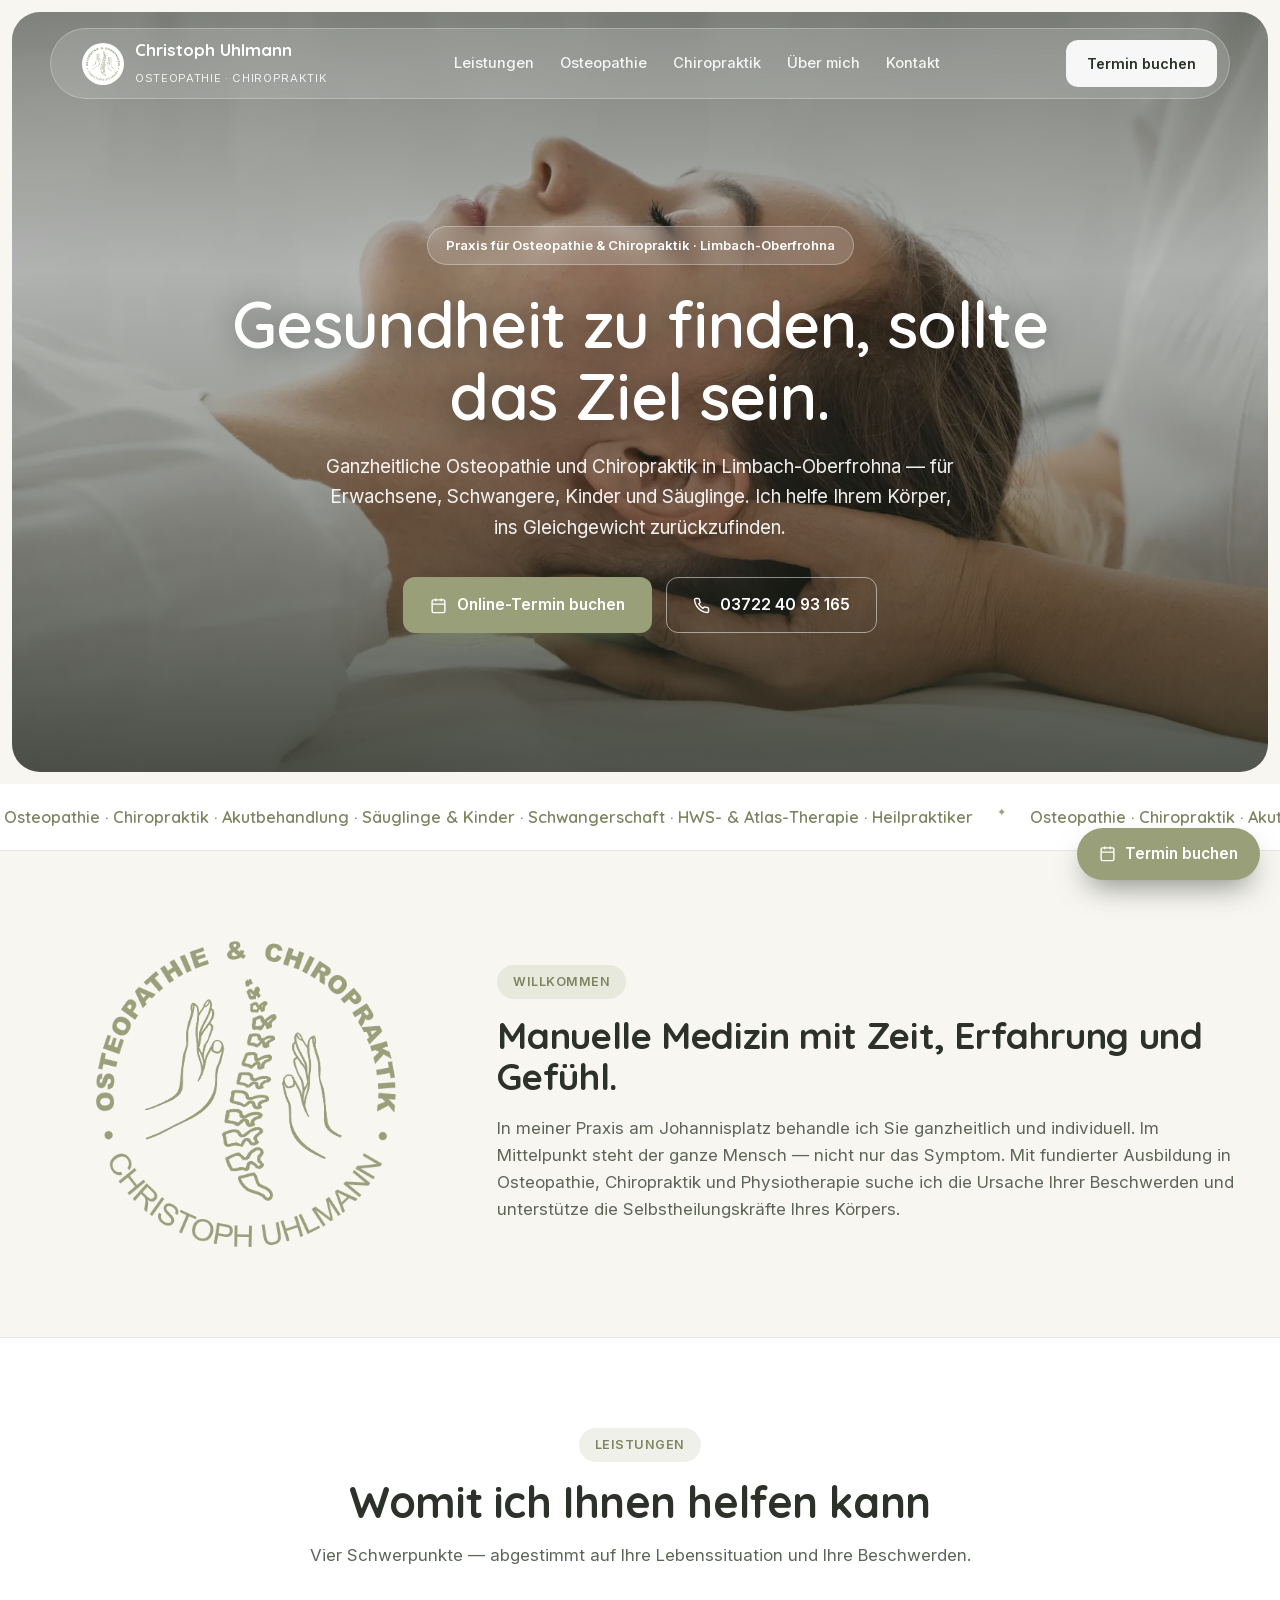
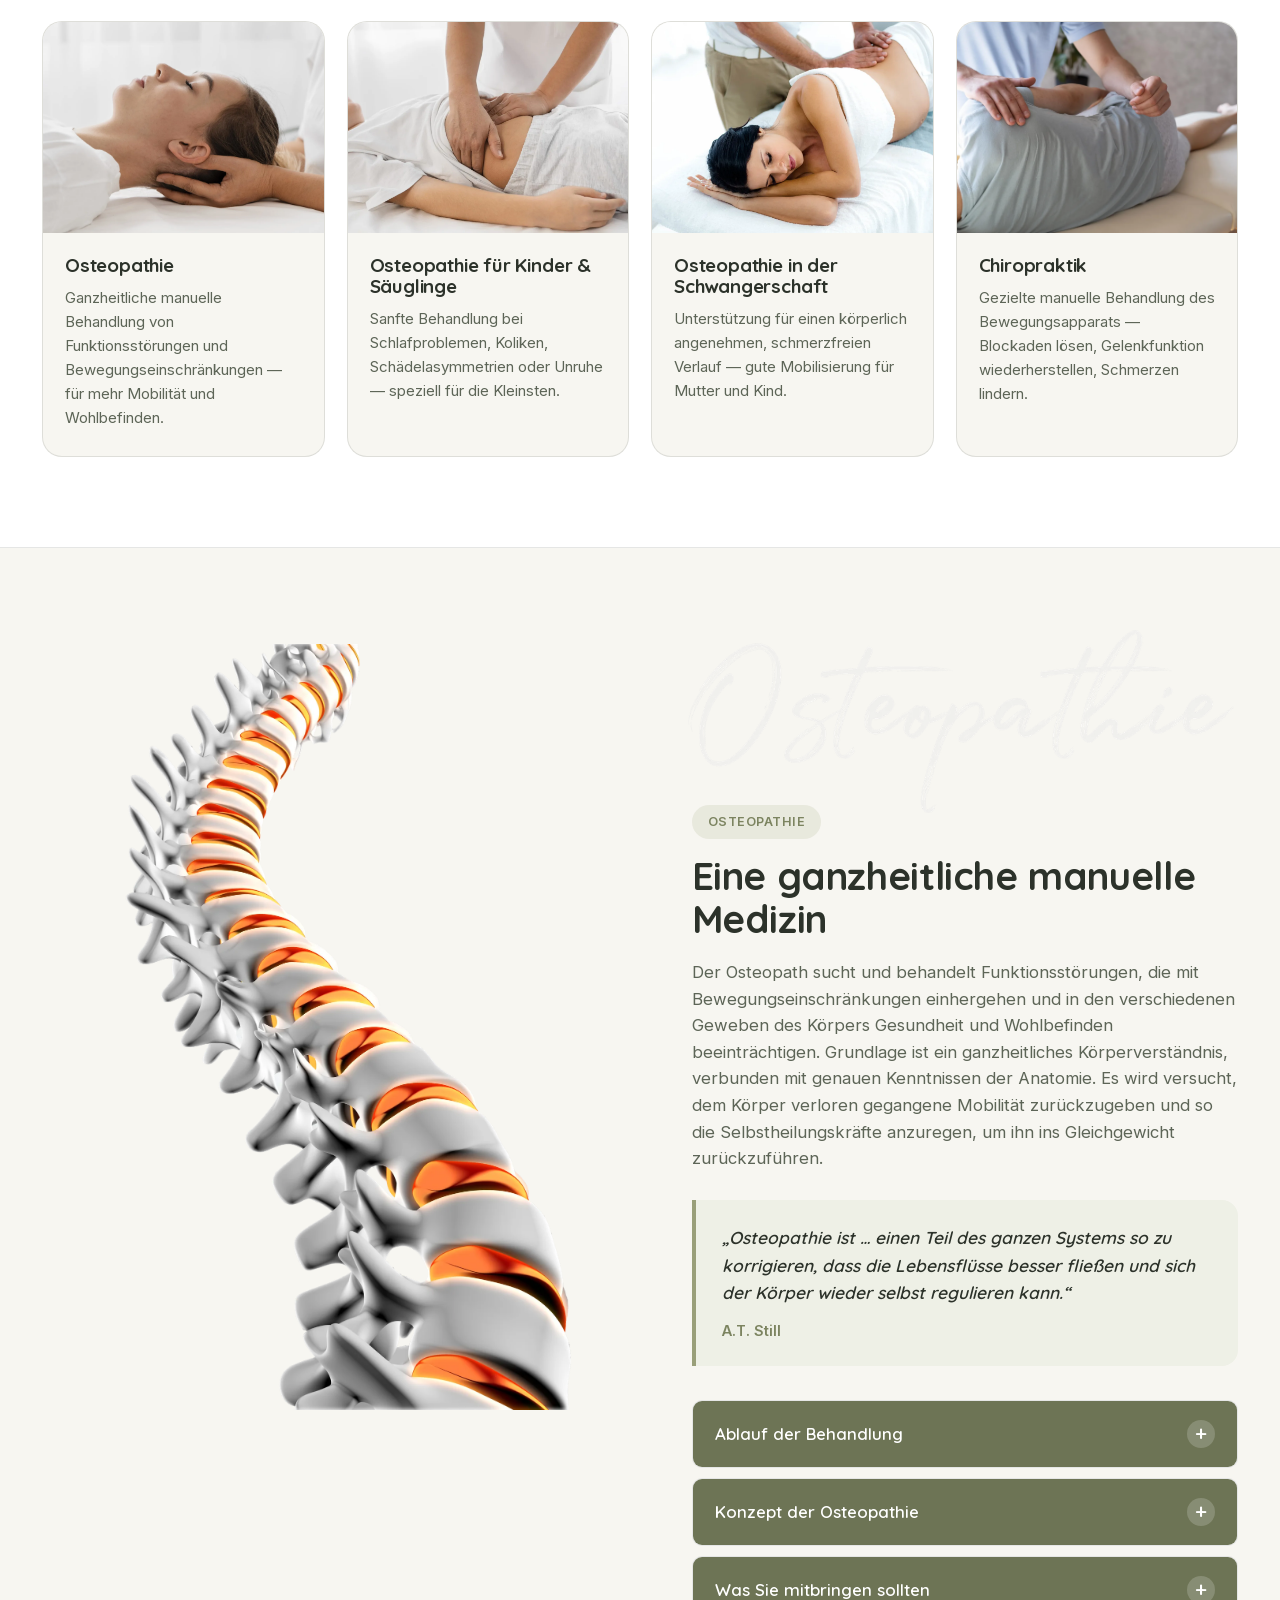
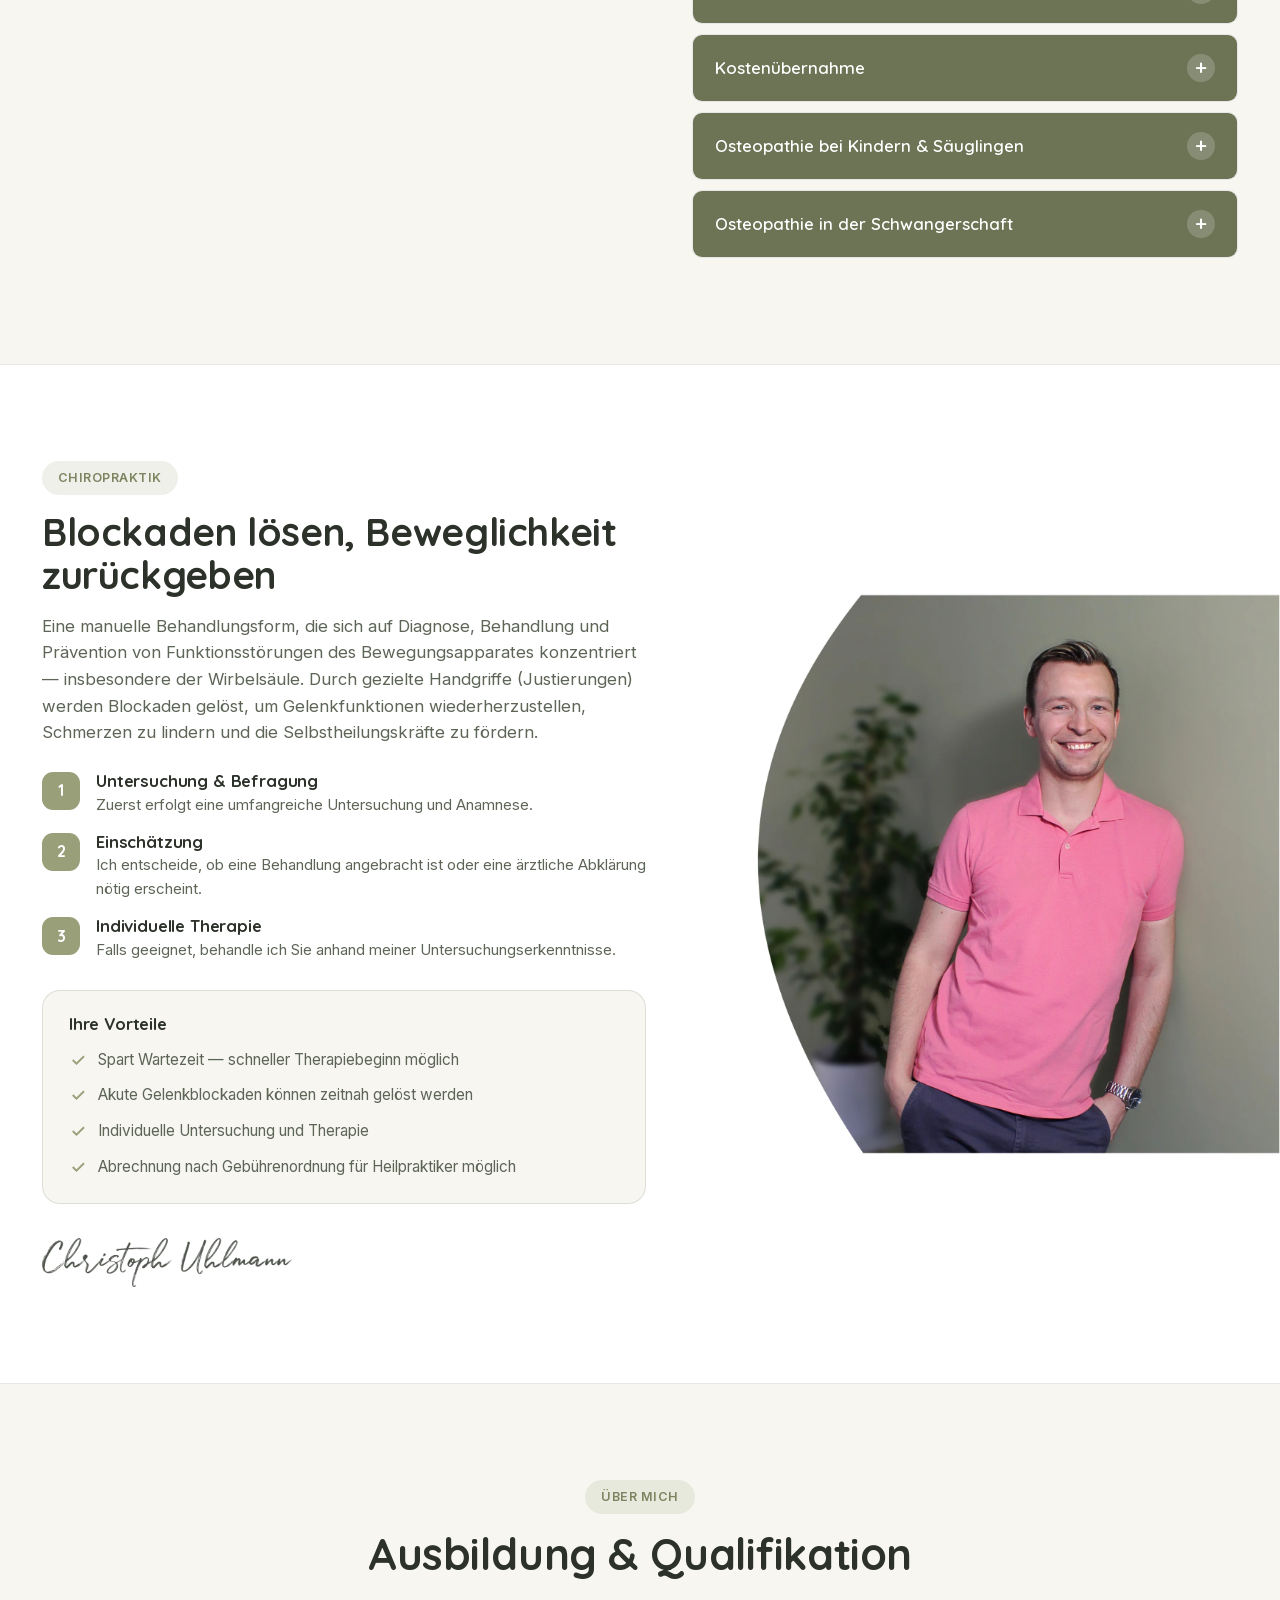
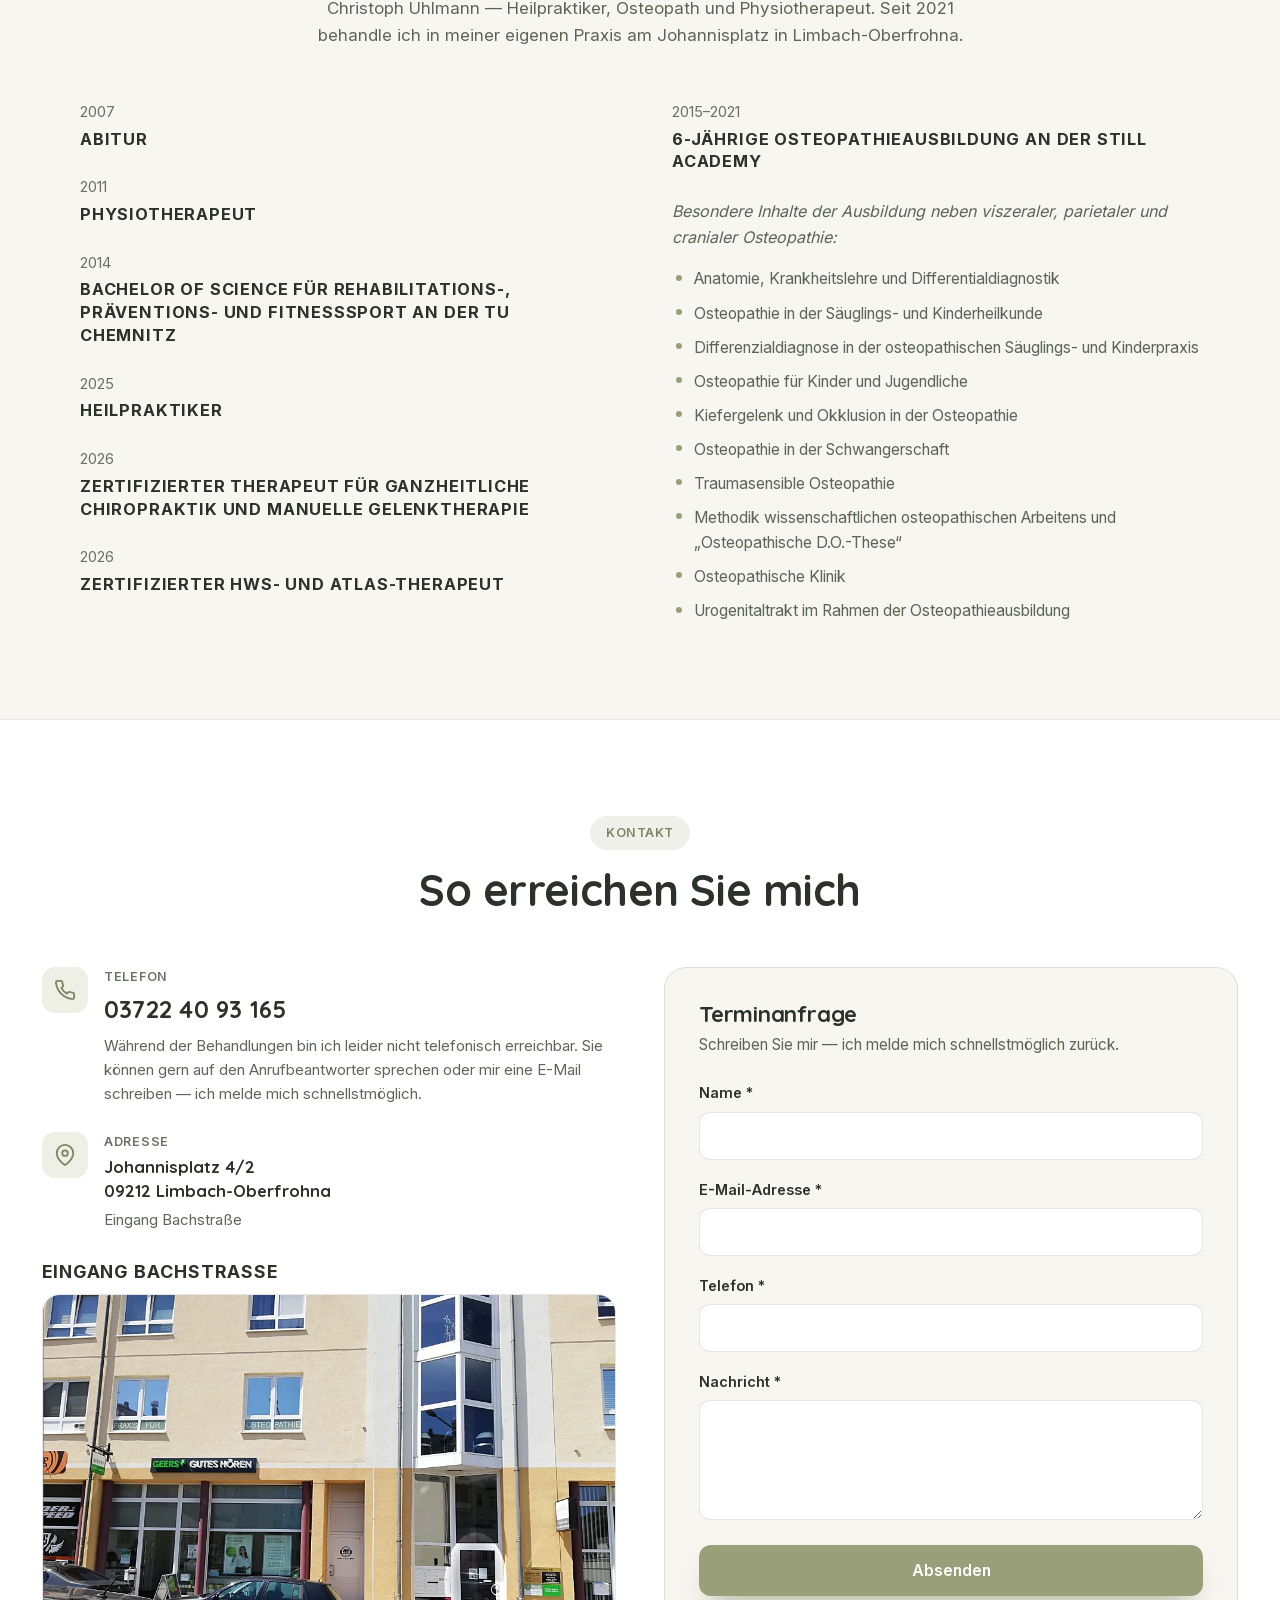
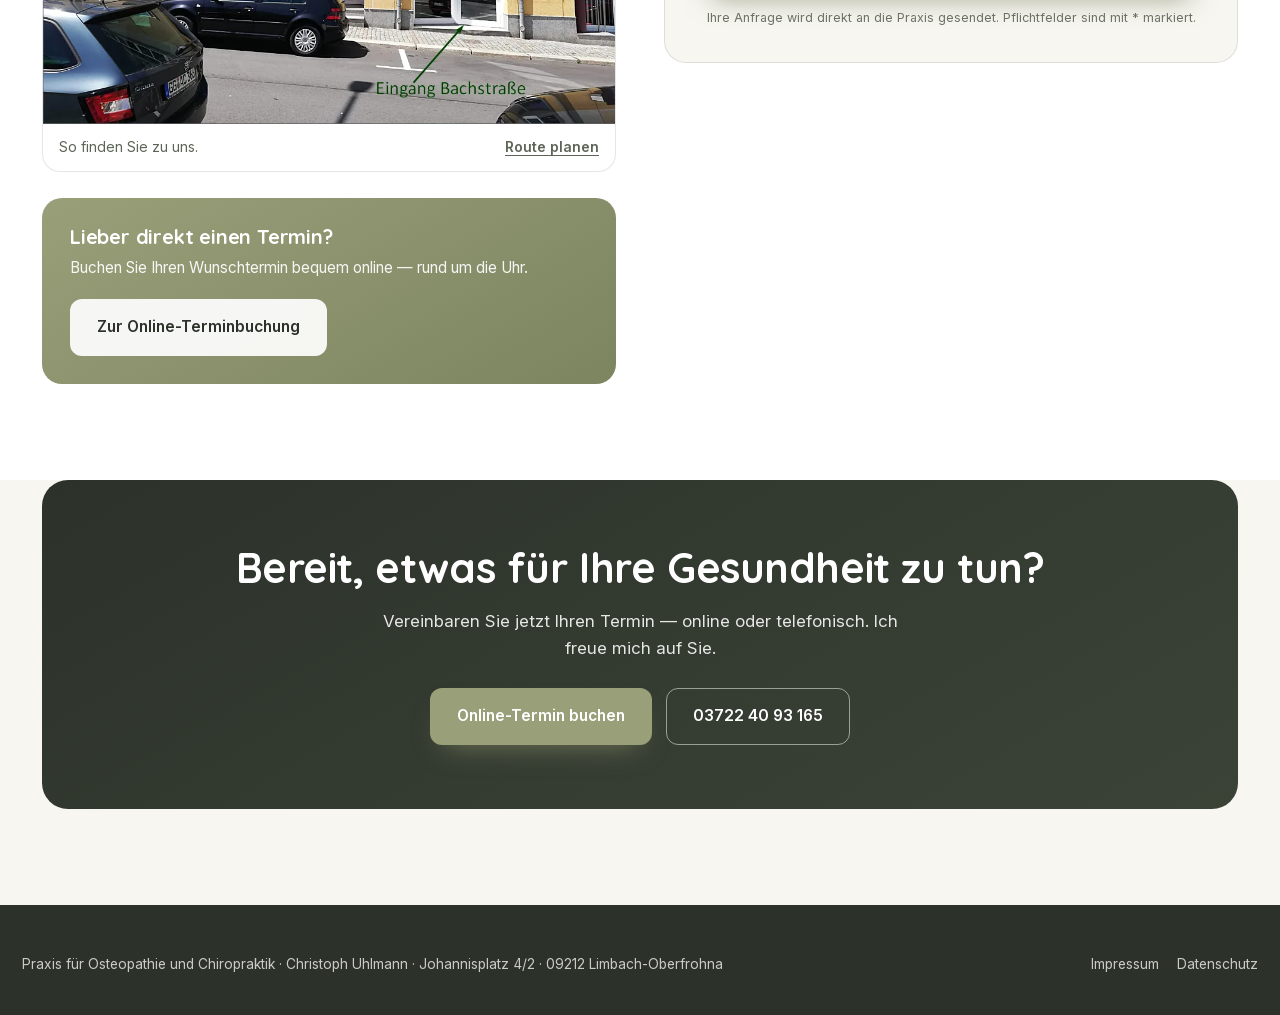
==== commit 3dab8579: "osteopathie-limbach: Sektionen ans Original-Layout angeglichen - Osteopathie: Wirbelsaeule bildschir" ====
--- a/osteopathie-limbach/index.html
+++ b/osteopathie-limbach/index.html
@@ -16,7 +16,7 @@
 <style>
 :root{
   --sage:#999f79; --sage-2:#a9b17f; --sage-dk:#7c8460; --sage-soft:#eef0e6;
-  --cream:#f7f6f1; --ink:#2c322a; --soft:#5d6557; --muted:#828a78;
+  --cream:#f7f6f1; --ink:#2c322a; --soft:#5d6557; --muted:#6b7264;
   --white:#fff; --line:rgba(44,50,42,.12);
   --head:'Quicksand',system-ui,sans-serif; --body:'Inter',system-ui,sans-serif;
   --shadow:0 24px 50px -28px rgba(44,50,42,.4);
@@ -109,49 +109,44 @@
 .scard-body p{color:var(--soft);font-size:.94rem;flex:1}
 
 /* ---------- OSTEOPATHIE ---------- */
-.osteo{padding:96px 0}
-.osteo-grid{display:grid;grid-template-columns:1fr 1fr;gap:54px;align-items:start}
+.osteo{padding:56px 0 96px;overflow:hidden}
+.osteo-grid{display:grid;grid-template-columns:1.04fr .96fr;gap:clamp(28px,4.5vw,72px);align-items:start}
 .osteo-intro h2{font-size:clamp(1.7rem,3vw,2.4rem);margin:16px 0 18px}
 .osteo-intro p{color:var(--soft);font-size:1.04rem}
 .quote{margin-top:28px;background:var(--sage-soft);border-left:4px solid var(--sage);border-radius:0 16px 16px 0;padding:24px 26px}
 .quote p{font-family:var(--head);font-size:1.08rem;font-weight:600;color:var(--ink);font-style:italic;margin:0}
 .quote cite{display:block;margin-top:12px;font-style:normal;font-weight:600;color:var(--sage-dk);font-size:.9rem}
 
-.acc{display:flex;flex-direction:column;gap:12px}
-.acc-item{background:var(--white);border:1px solid var(--line);border-radius:16px;overflow:hidden}
-.acc-q{width:100%;display:flex;align-items:center;justify-content:space-between;gap:16px;padding:20px 22px;background:none;border:none;cursor:pointer;font-family:var(--head);font-weight:600;font-size:1.02rem;color:var(--ink);text-align:left}
-.acc-ic{width:28px;height:28px;border-radius:999px;display:grid;place-items:center;background:var(--sage-soft);color:var(--sage-dk);flex:none;font-size:1.3rem;line-height:1;transition:transform .3s}
+.acc{display:flex;flex-direction:column;gap:10px}
+.acc-item{background:var(--white);border:1px solid var(--line);border-radius:10px;overflow:hidden}
+.acc-q{width:100%;display:flex;align-items:center;justify-content:space-between;gap:16px;padding:19px 22px;background:#6d7455;border:none;cursor:pointer;font-family:var(--head);font-weight:600;font-size:1.05rem;color:#fff;text-align:left;transition:background .25s}
+.acc-q:hover{background:#616849}
+.acc-ic{width:28px;height:28px;border-radius:999px;display:grid;place-items:center;background:rgba(255,255,255,.18);color:#fff;flex:none;font-size:1.3rem;line-height:1;transition:transform .3s}
 .acc-item.open .acc-ic{transform:rotate(45deg)}
 .acc-a{max-height:0;overflow:hidden;transition:max-height .4s cubic-bezier(.2,.7,.2,1)}
-.acc-a p{padding:0 22px 22px;color:var(--soft);font-size:.96rem}
+.acc-a p{padding:16px 22px 22px;color:var(--soft);font-size:.96rem}
 
 /* ---------- CHIROPRAKTIK ---------- */
-.chiro{padding:96px 0;background:var(--white);border-top:1px solid var(--line);border-bottom:1px solid var(--line)}
-.chiro-grid{display:grid;grid-template-columns:1fr 1fr;gap:54px;align-items:center}
-.chiro-media{border-radius:24px;overflow:hidden;aspect-ratio:5/4;box-shadow:var(--shadow)}
-.chiro-media img{width:100%;height:100%;object-fit:cover}
+.chiro{padding:96px 0;background:var(--white);border-top:1px solid var(--line);border-bottom:1px solid var(--line);overflow:hidden}
+.chiro-grid{display:grid;grid-template-columns:1.05fr .95fr;gap:clamp(24px,3.5vw,54px);align-items:center}
+/* Porträt mit geschwungener Kante (Teil des Bilds) — läuft wie das Original bis an den rechten Bildschirmrand */
+.chiro-media{margin-right:min(0px,calc((1240px - 100vw)/2 - 22px));align-self:center}
+.chiro-media img{width:100%;height:auto}
 .chiro-text h2{font-size:clamp(1.7rem,3vw,2.4rem);margin:16px 0 16px}
 .chiro-text>p{color:var(--soft);font-size:1.04rem;margin-bottom:26px}
 .steps{display:flex;flex-direction:column;gap:16px;margin-bottom:28px}
 .step{display:flex;gap:16px;align-items:flex-start}
 .step .num{width:38px;height:38px;border-radius:11px;background:var(--sage);color:#fff;font-family:var(--head);font-weight:700;display:grid;place-items:center;flex:none}
-.step h4{font-size:1.04rem;margin-bottom:2px}
+.step h3{font-size:1.04rem;margin-bottom:2px}
 .step p{color:var(--soft);font-size:.94rem}
 .adv{background:var(--cream);border:1px solid var(--line);border-radius:18px;padding:24px 26px}
-.adv h4{font-size:1.05rem;margin-bottom:14px}
+.adv h3{font-size:1.05rem;margin-bottom:14px}
 .adv ul{list-style:none;display:flex;flex-direction:column;gap:11px}
 .adv li{display:flex;gap:11px;align-items:flex-start;color:var(--soft);font-size:.96rem}
 .adv li svg{flex:none;color:var(--sage);margin-top:3px}
 
 /* ---------- ÜBER MICH / TIMELINE ---------- */
 .about{padding:96px 0}
-.timeline{max-width:780px;margin:0 auto;position:relative;padding-left:34px}
-.timeline::before{content:"";position:absolute;left:9px;top:6px;bottom:6px;width:2px;background:var(--line)}
-.tl{position:relative;padding-bottom:30px}
-.tl:last-child{padding-bottom:0}
-.tl::before{content:"";position:absolute;left:-32px;top:4px;width:20px;height:20px;border-radius:50%;background:var(--white);border:4px solid var(--sage)}
-.tl .yr{display:inline-block;font-family:var(--head);font-weight:700;color:var(--sage-dk);font-size:.92rem;margin-bottom:4px}
-.tl p{color:var(--ink);font-size:1.02rem;font-weight:500}
 
 /* ---------- KONTAKT ---------- */
 .contact{padding:96px 0;background:var(--white);border-top:1px solid var(--line)}
@@ -163,8 +158,6 @@
 .cblock .cv{font-family:var(--head);font-weight:700;font-size:1.25rem;color:var(--ink)}
 .cblock .cv a:hover{color:var(--sage-dk)}
 .cblock .cn{color:var(--soft);font-size:.94rem;margin-top:6px;white-space:pre-line}
-.cmap{border-radius:18px;overflow:hidden;border:1px solid var(--line);height:230px}
-.cmap iframe{width:100%;height:100%;border:0;display:block}
 .booking-card{background:linear-gradient(150deg,var(--sage),var(--sage-dk));color:#fff;border-radius:20px;padding:28px}
 .booking-card h4{color:#fff;font-size:1.25rem;margin-bottom:8px}
 .booking-card p{opacity:.92;font-size:.96rem;margin-bottom:18px}
@@ -209,29 +202,31 @@
 .drawer .btn{margin-top:18px}
 
 /* ---------- RESPONSIVE ---------- */
-/* ---------- Osteopathie: Wirbelsäule + Schriftzug ---------- */
-.osteo-figure{position:sticky;top:104px;margin:0;display:grid;place-items:center;padding:10px 0}
-.osteo-figure img{width:100%;max-width:330px;filter:drop-shadow(0 30px 46px rgba(44,50,42,.22))}
-.osteo-main{display:flex;flex-direction:column;gap:38px}
-.osteo-head{position:relative;isolation:isolate}
-.osteo-script{position:absolute;z-index:-1;top:-34px;left:-14px;width:min(420px,88%);opacity:.55;pointer-events:none;user-select:none}
-
-/* ---------- Über mich: Porträt + Unterschrift ---------- */
-.about-grid{display:grid;grid-template-columns:.82fr 1.18fr;gap:60px;align-items:start}
-.about-media{position:sticky;top:104px;border-radius:26px;overflow:hidden;box-shadow:var(--shadow);background:var(--sage-soft)}
-.about-media img{width:100%;height:100%;object-fit:cover;display:block}
-.about-body{display:flex;flex-direction:column;align-items:flex-start;gap:16px}
-.about-body h2{font-size:clamp(1.7rem,3vw,2.4rem)}
-.about-lead{color:var(--soft);font-size:1.06rem}
-.about-body .timeline{margin:22px 0 0;max-width:none}
-.signature{width:230px;margin-top:30px;opacity:.9}
-.signature-note{font-size:.85rem;color:var(--muted);margin-top:-4px}
+/* ---------- Osteopathie: bildschirmfüllende Wirbelsäule, Schriftzug, Inhalt rechts ---------- */
+.osteo-figure{position:sticky;top:40px;margin:0;display:grid;place-items:center}
+.osteo-figure img{width:100%;max-width:none;max-height:calc(100vh - 60px);object-fit:contain;object-position:center top}
+.osteo-main{display:flex;flex-direction:column;gap:34px;padding:26px 0 10px}
+.osteo-script{display:block;width:min(660px,100%);margin:0 0 -8px -4px;opacity:.5;pointer-events:none;user-select:none}
+
+/* ---------- Ausbildung: zweispaltige Stationen wie das Original ---------- */
+.edu-grid{display:grid;grid-template-columns:1fr 1fr;gap:64px;align-items:start;max-width:1120px;margin:0 auto}
+.edu-item{margin-bottom:26px}
+.edu-item:last-child{margin-bottom:0}
+.edu-yr{display:block;font-size:.92rem;color:var(--muted);margin-bottom:3px}
+.edu-t{font-weight:700;text-transform:uppercase;letter-spacing:.05em;color:var(--ink);font-size:1.02rem;line-height:1.4;margin:0}
+.edu-note{font-style:italic;color:var(--soft);margin:12px 0 16px}
+.edu-list{list-style:none;display:flex;flex-direction:column;gap:9px;margin:0;padding:0}
+.edu-list li{position:relative;padding-left:22px;color:var(--soft);font-size:.98rem}
+.edu-list li::before{content:"";position:absolute;left:4px;top:.52em;width:6px;height:6px;border-radius:50%;background:var(--sage)}
+.signature{width:250px;margin-top:34px;opacity:.9}
 
 /* ---------- Kontakt: Eingangsfoto statt Karten-Einbettung ---------- */
+.cv-big a{font-size:1.5rem;font-weight:700;letter-spacing:.01em}
+.centrance-title{font-family:var(--body);font-weight:700;text-transform:uppercase;letter-spacing:.05em;font-size:1.12rem;color:var(--ink);margin:4px 0 12px}
 .centrance{margin:0;border-radius:18px;overflow:hidden;border:1px solid var(--line);background:var(--white)}
 .centrance img{width:100%;display:block;aspect-ratio:4/3;object-fit:cover}
 .centrance figcaption{padding:12px 16px;font-size:.88rem;color:var(--soft);display:flex;align-items:center;justify-content:space-between;gap:12px;flex-wrap:wrap}
-.centrance a{color:var(--sage-dk);font-weight:600;text-decoration:underline;text-underline-offset:3px}
+.centrance a{color:var(--soft);font-weight:600;text-decoration:underline;text-underline-offset:3px}
 .centrance a:hover{color:var(--ink)}
 
 @media(max-width:1000px){
@@ -242,13 +237,13 @@
   .nav-cta .btn{display:none}
   .burger{display:grid}
   .navpill{justify-content:space-between;gap:12px}
-  .intro-box,.osteo-grid,.chiro-grid,.contact-grid,.about-grid{grid-template-columns:1fr;gap:40px}
+  .intro-box,.osteo-grid,.chiro-grid,.contact-grid,.edu-grid{grid-template-columns:1fr;gap:40px}
   .intro-logo{order:-1}
-  .chiro-media{order:-1;aspect-ratio:16/10}
-  .osteo-figure,.about-media{position:static}
-  .osteo-figure img{max-width:230px}
-  .about-media{max-width:420px;margin:0 auto}
-  .osteo-script{width:min(320px,80%);top:-26px}
+  .chiro-media{order:-1;margin-right:0;max-width:520px;justify-self:center}
+  .osteo-figure{position:static}
+  .osteo-figure img{max-width:min(430px,82%);max-height:none;margin:0 auto}
+  .osteo-script{width:min(480px,94%)}
+  .edu-grid{gap:48px}
 }
 @media(max-width:600px){
   .hero-pad{padding:8px}
@@ -389,10 +384,10 @@
   <div class="wrap">
     <div class="osteo-grid">
       <figure class="osteo-figure reveal">
-        <picture><source srcset="assets/images/wirbelsaeule.webp" type="image/webp"><img src="assets/images/wirbelsaeule.png" width="900" height="1165" alt="Dreidimensionale Darstellung der Wirbelsäule mit hervorgehobenen Bandscheiben" loading="lazy" decoding="async"></picture>
+        <picture><source srcset="assets/images/wirbelsaeule.webp" type="image/webp"><img src="assets/images/wirbelsaeule.png" width="1500" height="1941" alt="Dreidimensionale Darstellung der Wirbelsäule mit hervorgehobenen Bandscheiben" loading="lazy" decoding="async"></picture>
       </figure>
       <div class="osteo-main">
-      <div class="osteo-intro osteo-head reveal">
+      <div class="osteo-intro reveal">
         <img class="osteo-script" src="assets/images/schriftzug-osteopathie.webp" alt="" aria-hidden="true" loading="lazy" decoding="async">
         <span class="pill" data-editable="text" data-key="osteo_pill">Osteopathie</span>
         <h2 data-editable="text" data-key="osteo_headline">Eine ganzheitliche manuelle Medizin</h2>
@@ -404,28 +399,28 @@
       </div>
       <div class="acc reveal">
         <div class="acc-item">
-          <button class="acc-q"><span data-editable="text" data-key="acc_1_q">Ablauf der Behandlung</span><span class="acc-ic">+</span></button>
-          <div class="acc-a"><p data-editable="text" data-key="acc_1_a">Am Anfang steht die ausführliche Anamnese, in der ich wertvolle Informationen über Ihre Beschwerden gewinne und abkläre, ob eventuell erst eine schulmedizinische Abklärung erforderlich ist. Danach folgt eine ausführliche körperliche Untersuchung, auf der die Behandlung aufbaut. Die erste Behandlung dauert in der Regel ca. 60 Minuten, jede Folgebehandlung 45–60 Minuten. Die Anzahl der Behandlungen ist individuell unterschiedlich.</p></div>
+          <button class="acc-q" aria-expanded="false" aria-controls="acc-a-1"><span data-editable="text" data-key="acc_1_q">Ablauf der Behandlung</span><span class="acc-ic">+</span></button>
+          <div class="acc-a" id="acc-a-1" aria-hidden="true"><p data-editable="text" data-key="acc_1_a">Am Anfang steht die ausführliche Anamnese, in der ich wertvolle Informationen über Ihre Beschwerden gewinne und abkläre, ob eventuell erst eine schulmedizinische Abklärung erforderlich ist. Danach folgt eine ausführliche körperliche Untersuchung, auf der die Behandlung aufbaut. Die erste Behandlung dauert in der Regel ca. 60 Minuten, jede Folgebehandlung 45–60 Minuten. Die Anzahl der Behandlungen ist individuell unterschiedlich.</p></div>
         </div>
         <div class="acc-item">
-          <button class="acc-q"><span data-editable="text" data-key="acc_2_q">Konzept der Osteopathie</span><span class="acc-ic">+</span></button>
-          <div class="acc-a"><p data-editable="text" data-key="acc_2_a">Die Osteopathie basiert auf der Bewegung und Beweglichkeit des Körpers und seines Gewebes. Eine Mobilitätsstörung einzelner Strukturen beeinflusst deren Funktion — der Körper gleicht das durch Anpassungsketten aus. Erst wenn die Kompensation ausgereizt ist, kann ein kleiner Impuls Beschwerden auslösen, oft an ganz anderer Stelle. Ich versuche, das vorderste Glied der Entstehungskette zu finden, zu behandeln und so die Selbstregulation zu unterstützen.</p></div>
+          <button class="acc-q" aria-expanded="false" aria-controls="acc-a-2"><span data-editable="text" data-key="acc_2_q">Konzept der Osteopathie</span><span class="acc-ic">+</span></button>
+          <div class="acc-a" id="acc-a-2" aria-hidden="true"><p data-editable="text" data-key="acc_2_a">Die Osteopathie basiert auf der Bewegung und Beweglichkeit des Körpers und seines Gewebes. Eine Mobilitätsstörung einzelner Strukturen beeinflusst deren Funktion — der Körper gleicht das durch Anpassungsketten aus. Erst wenn die Kompensation ausgereizt ist, kann ein kleiner Impuls Beschwerden auslösen, oft an ganz anderer Stelle. Ich versuche, das vorderste Glied der Entstehungskette zu finden, zu behandeln und so die Selbstregulation zu unterstützen.</p></div>
         </div>
         <div class="acc-item">
-          <button class="acc-q"><span data-editable="text" data-key="acc_3_q">Was Sie mitbringen sollten</span><span class="acc-ic">+</span></button>
-          <div class="acc-a"><p data-editable="text" data-key="acc_3_a">Ein großes Badehandtuch, vorhandene Befunde, ggf. eine Liste Ihrer Medikamente sowie das Privatrezept für Osteopathie. Für Säuglingsbehandlungen bringen Sie bitte den Mutterpass, das gelbe Untersuchungsheft und evtl. das Lieblingsspielzeug des Kindes mit. Termine, die Sie nicht wahrnehmen können, sagen Sie bitte 24 h vorher ab.</p></div>
+          <button class="acc-q" aria-expanded="false" aria-controls="acc-a-3"><span data-editable="text" data-key="acc_3_q">Was Sie mitbringen sollten</span><span class="acc-ic">+</span></button>
+          <div class="acc-a" id="acc-a-3" aria-hidden="true"><p data-editable="text" data-key="acc_3_a">Ein großes Badehandtuch, vorhandene Befunde, ggf. eine Liste Ihrer Medikamente sowie das Privatrezept für Osteopathie. Für Säuglingsbehandlungen bringen Sie bitte den Mutterpass, das gelbe Untersuchungsheft und evtl. das Lieblingsspielzeug des Kindes mit. Termine, die Sie nicht wahrnehmen können, sagen Sie bitte 24 h vorher ab.</p></div>
         </div>
         <div class="acc-item">
-          <button class="acc-q"><span data-editable="text" data-key="acc_4_q">Kostenübernahme</span><span class="acc-ic">+</span></button>
-          <div class="acc-a"><p data-editable="text" data-key="acc_4_a">Osteopathie ist eine Privatleistung; die Abrechnung erfolgt direkt mit dem Leistungserbringer. Viele Krankenkassen übernehmen anteilig die Kosten, sofern ein ärztliches Rezept vorliegt — ich erfülle die dafür geforderten Voraussetzungen. Da die Höhe der Erstattung stark variiert, informieren Sie sich bitte vorab bei Ihrer Versicherung.</p></div>
+          <button class="acc-q" aria-expanded="false" aria-controls="acc-a-4"><span data-editable="text" data-key="acc_4_q">Kostenübernahme</span><span class="acc-ic">+</span></button>
+          <div class="acc-a" id="acc-a-4" aria-hidden="true"><p data-editable="text" data-key="acc_4_a">Osteopathie ist eine Privatleistung; die Abrechnung erfolgt direkt mit dem Leistungserbringer. Viele Krankenkassen übernehmen anteilig die Kosten, sofern ein ärztliches Rezept vorliegt — ich erfülle die dafür geforderten Voraussetzungen. Da die Höhe der Erstattung stark variiert, informieren Sie sich bitte vorab bei Ihrer Versicherung.</p></div>
         </div>
         <div class="acc-item">
-          <button class="acc-q"><span data-editable="text" data-key="acc_5_q">Osteopathie bei Kindern &amp; Säuglingen</span><span class="acc-ic">+</span></button>
-          <div class="acc-a"><p data-editable="text" data-key="acc_5_a">Säuglinge erfahren durch die Enge im Mutterleib und die Geburt teils erhebliche Belastungen, die zu Mobilitätseinschränkungen führen können. Mögliche Folgen sind Schlafprobleme, „Schrei-Kinder“, Schädelasymmetrien, Verdauungsstörungen (Koliken), Unruhe oder schlechtes Saugverhalten. Durch osteopathische Behandlungen können frühkindliche und spätere Störungen möglicherweise gelindert werden.</p></div>
+          <button class="acc-q" aria-expanded="false" aria-controls="acc-a-5"><span data-editable="text" data-key="acc_5_q">Osteopathie bei Kindern &amp; Säuglingen</span><span class="acc-ic">+</span></button>
+          <div class="acc-a" id="acc-a-5" aria-hidden="true"><p data-editable="text" data-key="acc_5_a">Säuglinge erfahren durch die Enge im Mutterleib und die Geburt teils erhebliche Belastungen, die zu Mobilitätseinschränkungen führen können. Mögliche Folgen sind Schlafprobleme, „Schrei-Kinder“, Schädelasymmetrien, Verdauungsstörungen (Koliken), Unruhe oder schlechtes Saugverhalten. Durch osteopathische Behandlungen können frühkindliche und spätere Störungen möglicherweise gelindert werden.</p></div>
         </div>
         <div class="acc-item">
-          <button class="acc-q"><span data-editable="text" data-key="acc_6_q">Osteopathie in der Schwangerschaft</span><span class="acc-ic">+</span></button>
-          <div class="acc-a"><p data-editable="text" data-key="acc_6_a">Die Osteopathie wirkt in der Schwangerschaft unterstützend, um der werdenden Mutter einen körperlich angenehmen und schmerzfreien Verlauf zu ermöglichen. Das Hauptaugenmerk liegt auf einer guten Mobilisierung und Versorgung für die Mutter und damit auch für das Baby.</p></div>
+          <button class="acc-q" aria-expanded="false" aria-controls="acc-a-6"><span data-editable="text" data-key="acc_6_q">Osteopathie in der Schwangerschaft</span><span class="acc-ic">+</span></button>
+          <div class="acc-a" id="acc-a-6" aria-hidden="true"><p data-editable="text" data-key="acc_6_a">Die Osteopathie wirkt in der Schwangerschaft unterstützend, um der werdenden Mutter einen körperlich angenehmen und schmerzfreien Verlauf zu ermöglichen. Das Hauptaugenmerk liegt auf einer guten Mobilisierung und Versorgung für die Mutter und damit auch für das Baby.</p></div>
         </div>
       </div>
       </div>
@@ -437,9 +432,6 @@
 <section class="chiro" id="chiropraktik">
   <div class="wrap">
     <div class="chiro-grid">
-      <div class="chiro-media reveal">
-        <picture><source srcset="assets/images/chiropraktik.webp" type="image/webp"><img src="assets/images/chiropraktik.jpg" alt="Chiropraktische Behandlung" loading="lazy"></picture>
-      </div>
       <div class="chiro-text reveal">
         <span class="pill" data-editable="text" data-key="chiro_pill">Chiropraktik</span>
         <h2 data-editable="text" data-key="chiro_headline">Blockaden lösen, Beweglichkeit zurückgeben</h2>
@@ -447,19 +439,19 @@
         <div class="steps">
           <div class="step">
             <div class="num">1</div>
-            <div><h4 data-editable="text" data-key="chiro_step_1_title">Untersuchung &amp; Befragung</h4><p data-editable="text" data-key="chiro_step_1_text">Zuerst erfolgt eine umfangreiche Untersuchung und Anamnese.</p></div>
+            <div><h3 data-editable="text" data-key="chiro_step_1_title">Untersuchung &amp; Befragung</h3><p data-editable="text" data-key="chiro_step_1_text">Zuerst erfolgt eine umfangreiche Untersuchung und Anamnese.</p></div>
           </div>
           <div class="step">
             <div class="num">2</div>
-            <div><h4 data-editable="text" data-key="chiro_step_2_title">Einschätzung</h4><p data-editable="text" data-key="chiro_step_2_text">Ich entscheide, ob eine Behandlung angebracht ist oder eine ärztliche Abklärung nötig erscheint.</p></div>
+            <div><h3 data-editable="text" data-key="chiro_step_2_title">Einschätzung</h3><p data-editable="text" data-key="chiro_step_2_text">Ich entscheide, ob eine Behandlung angebracht ist oder eine ärztliche Abklärung nötig erscheint.</p></div>
           </div>
           <div class="step">
             <div class="num">3</div>
-            <div><h4 data-editable="text" data-key="chiro_step_3_title">Individuelle Therapie</h4><p data-editable="text" data-key="chiro_step_3_text">Falls geeignet, behandle ich Sie anhand meiner Untersuchungserkenntnisse.</p></div>
+            <div><h3 data-editable="text" data-key="chiro_step_3_title">Individuelle Therapie</h3><p data-editable="text" data-key="chiro_step_3_text">Falls geeignet, behandle ich Sie anhand meiner Untersuchungserkenntnisse.</p></div>
           </div>
         </div>
         <div class="adv">
-          <h4 data-editable="text" data-key="chiro_adv_title">Ihre Vorteile</h4>
+          <h3 data-editable="text" data-key="chiro_adv_title">Ihre Vorteile</h3>
           <ul>
             <li><svg width="18" height="18" viewBox="0 0 24 24" fill="none" stroke="currentColor" stroke-width="2.4"><path d="M5 12l5 5L20 7"/></svg><span data-editable="text" data-key="chiro_adv_1">Spart Wartezeit — schneller Therapiebeginn möglich</span></li>
             <li><svg width="18" height="18" viewBox="0 0 24 24" fill="none" stroke="currentColor" stroke-width="2.4"><path d="M5 12l5 5L20 7"/></svg><span data-editable="text" data-key="chiro_adv_2">Akute Gelenkblockaden können zeitnah gelöst werden</span></li>
@@ -467,6 +459,10 @@
             <li><svg width="18" height="18" viewBox="0 0 24 24" fill="none" stroke="currentColor" stroke-width="2.4"><path d="M5 12l5 5L20 7"/></svg><span data-editable="text" data-key="chiro_adv_4">Abrechnung nach Gebührenordnung für Heilpraktiker möglich</span></li>
           </ul>
         </div>
+        <picture><source srcset="assets/images/unterschrift.webp" type="image/webp"><img class="signature" src="assets/images/unterschrift.png" width="700" height="138" alt="Unterschrift von Christoph Uhlmann" loading="lazy" decoding="async"></picture>
+      </div>
+      <div class="chiro-media reveal">
+        <picture><source srcset="assets/images/christoph-uhlmann-praxis.webp" type="image/webp"><img src="assets/images/christoph-uhlmann-praxis.jpg" width="1600" height="1521" alt="Christoph Uhlmann, Heilpraktiker und Osteopath, in seiner Praxis in Limbach-Oberfrohna" loading="lazy" decoding="async" data-editable="image" data-key="chiro_portrait"></picture>
       </div>
     </div>
   </div>
@@ -475,27 +471,35 @@
 <!-- ============ ÜBER MICH ============ -->
 <section class="about" id="ueber-mich">
   <div class="wrap">
-    <div class="about-grid">
-      <div class="about-media reveal">
-        <picture><source srcset="assets/images/christoph-uhlmann-portrait.webp" type="image/webp"><img src="assets/images/christoph-uhlmann-portrait.jpg" width="1000" height="1345" alt="Christoph Uhlmann, Heilpraktiker und Osteopath, in seiner Praxis in Limbach-Oberfrohna" loading="lazy" decoding="async" data-editable="image" data-key="about_portrait"></picture>
-      </div>
-      <div class="about-body">
-      <div class="reveal" style="display:flex;flex-direction:column;align-items:flex-start;gap:14px">
+    <div class="sec-head reveal">
       <span class="pill" data-editable="text" data-key="about_pill">Über mich</span>
       <h2 data-editable="text" data-key="about_headline">Ausbildung &amp; Qualifikation</h2>
-      <p class="about-lead" data-editable="text" data-key="about_sub">Christoph Uhlmann — Heilpraktiker, Osteopath und Physiotherapeut. Seit 2021 behandle ich in meiner eigenen Praxis am Johannisplatz in Limbach-Oberfrohna.</p>
-    </div>
-    <div class="timeline reveal">
-      <div class="tl"><span class="yr" data-editable="text" data-key="tl_1_year">2007</span><p data-editable="text" data-key="tl_1_text">Abitur</p></div>
-      <div class="tl"><span class="yr" data-editable="text" data-key="tl_2_year">2011</span><p data-editable="text" data-key="tl_2_text">Physiotherapeut</p></div>
-      <div class="tl"><span class="yr" data-editable="text" data-key="tl_3_year">2014</span><p data-editable="text" data-key="tl_3_text">Bachelor of Science für Rehabilitations-, Präventions- und Fitnesssport (TU Chemnitz)</p></div>
-      <div class="tl"><span class="yr" data-editable="text" data-key="tl_4_year">2015–2021</span><p data-editable="text" data-key="tl_4_text">6-jährige Osteopathieausbildung an der Still Academy (viszeral, parietal, cranial; Säuglings- &amp; Kinderheilkunde, Schwangerschaft, traumasensible Osteopathie u. v. m.)</p></div>
-      <div class="tl"><span class="yr" data-editable="text" data-key="tl_5_year">2025</span><p data-editable="text" data-key="tl_5_text">Heilpraktiker</p></div>
-      <div class="tl"><span class="yr" data-editable="text" data-key="tl_6_year">2026</span><p data-editable="text" data-key="tl_6_text">Zertifizierter Therapeut für ganzheitliche Chiropraktik &amp; Manuelle Gelenktherapie · Zertifizierter HWS- und Atlas-Therapeut</p></div>
-    </div>
-      <div class="reveal">
-        <picture><source srcset="assets/images/unterschrift.webp" type="image/webp"><img class="signature" src="assets/images/unterschrift.png" width="700" height="138" alt="Unterschrift von Christoph Uhlmann" loading="lazy" decoding="async"></picture>
-      </div>
+      <p data-editable="text" data-key="about_sub">Christoph Uhlmann — Heilpraktiker, Osteopath und Physiotherapeut. Seit 2021 behandle ich in meiner eigenen Praxis am Johannisplatz in Limbach-Oberfrohna.</p>
+    </div>
+    <div class="edu-grid reveal">
+      <div class="edu-col">
+        <div class="edu-item"><span class="edu-yr" data-editable="text" data-key="tl_1_year">2007</span><p class="edu-t" data-editable="text" data-key="tl_1_text">Abitur</p></div>
+        <div class="edu-item"><span class="edu-yr" data-editable="text" data-key="tl_2_year">2011</span><p class="edu-t" data-editable="text" data-key="tl_2_text">Physiotherapeut</p></div>
+        <div class="edu-item"><span class="edu-yr" data-editable="text" data-key="tl_3_year">2014</span><p class="edu-t" data-editable="text" data-key="tl_3_text">Bachelor of Science für Rehabilitations-, Präventions- und Fitnesssport an der TU Chemnitz</p></div>
+        <div class="edu-item"><span class="edu-yr" data-editable="text" data-key="tl_5_year">2025</span><p class="edu-t" data-editable="text" data-key="tl_5_text">Heilpraktiker</p></div>
+        <div class="edu-item"><span class="edu-yr" data-editable="text" data-key="tl_6_year">2026</span><p class="edu-t" data-editable="text" data-key="tl_6_text">Zertifizierter Therapeut für ganzheitliche Chiropraktik und Manuelle Gelenktherapie</p></div>
+        <div class="edu-item"><span class="edu-yr" data-editable="text" data-key="tl_7_year">2026</span><p class="edu-t" data-editable="text" data-key="tl_7_text">Zertifizierter HWS- und Atlas-Therapeut</p></div>
+      </div>
+      <div class="edu-col">
+        <div class="edu-item"><span class="edu-yr" data-editable="text" data-key="tl_4_year">2015–2021</span><p class="edu-t" data-editable="text" data-key="tl_4_text">6-jährige Osteopathieausbildung an der Still Academy</p></div>
+        <p class="edu-note" data-editable="text" data-key="edu_still_intro">Besondere Inhalte der Ausbildung neben viszeraler, parietaler und cranialer Osteopathie:</p>
+        <ul class="edu-list">
+          <li data-editable="text" data-key="edu_still_1">Anatomie, Krankheitslehre und Differentialdiagnostik</li>
+          <li data-editable="text" data-key="edu_still_2">Osteopathie in der Säuglings- und Kinderheilkunde</li>
+          <li data-editable="text" data-key="edu_still_3">Differenzialdiagnose in der osteopathischen Säuglings- und Kinderpraxis</li>
+          <li data-editable="text" data-key="edu_still_4">Osteopathie für Kinder und Jugendliche</li>
+          <li data-editable="text" data-key="edu_still_5">Kiefergelenk und Okklusion in der Osteopathie</li>
+          <li data-editable="text" data-key="edu_still_6">Osteopathie in der Schwangerschaft</li>
+          <li data-editable="text" data-key="edu_still_7">Traumasensible Osteopathie</li>
+          <li data-editable="text" data-key="edu_still_8">Methodik wissenschaftlichen osteopathischen Arbeitens und „Osteopathische D.O.-These“</li>
+          <li data-editable="text" data-key="edu_still_9">Osteopathische Klinik</li>
+          <li data-editable="text" data-key="edu_still_10">Urogenitaltrakt im Rahmen der Osteopathieausbildung</li>
+        </ul>
       </div>
     </div>
   </div>
@@ -514,7 +518,7 @@
           <div class="ci"><svg width="22" height="22" viewBox="0 0 24 24" fill="none" stroke="currentColor" stroke-width="2"><path d="M22 16.92v3a2 2 0 0 1-2.18 2 19.79 19.79 0 0 1-8.63-3.07 19.5 19.5 0 0 1-6-6 19.79 19.79 0 0 1-3.07-8.67A2 2 0 0 1 4.11 2h3a2 2 0 0 1 2 1.72c.13.96.36 1.9.7 2.81a2 2 0 0 1-.45 2.11L8.09 9.91a16 16 0 0 0 6 6l1.27-1.27a2 2 0 0 1 2.11-.45c.91.34 1.85.57 2.81.7A2 2 0 0 1 22 16.92z"/></svg></div>
           <div>
             <div class="cl" data-editable="text" data-key="contact_phone_label">Telefon</div>
-            <div class="cv"><a href="tel:+4937224093165" data-editable="text" data-key="contact_phone">03722 40 93 165</a></div>
+            <div class="cv cv-big"><a href="tel:+4937224093165" data-editable="text" data-key="contact_phone">03722 40 93 165</a></div>
             <div class="cn" data-editable="text" data-key="contact_note">Während der Behandlungen bin ich leider nicht telefonisch erreichbar. Sie können gern auf den Anrufbeantworter sprechen oder mir eine E-Mail schreiben — ich melde mich schnellstmöglich.</div>
           </div>
         </div>
@@ -527,13 +531,16 @@
             <div class="cn" data-editable="text" data-key="contact_address_note">Eingang Bachstraße</div>
           </div>
         </div>
-        <figure class="centrance">
-          <picture><source srcset="assets/images/eingang-bachstrasse.webp" type="image/webp"><img src="assets/images/eingang-bachstrasse.jpg" width="960" height="720" alt="Hauseingang Bachstraße mit Glastür, Zugang zur Praxis am Johannisplatz 4/2" loading="lazy" decoding="async" data-editable="image" data-key="contact_entrance"></picture>
-          <figcaption>
-            <span>So finden Sie den Eingang Bachstraße.</span>
-            <a href="https://www.google.com/maps/dir/?api=1&amp;destination=Johannisplatz+4%2C+09212+Limbach-Oberfrohna" target="_blank" rel="noopener noreferrer">Route planen</a>
-          </figcaption>
-        </figure>
+        <div>
+          <h3 class="centrance-title" data-editable="text" data-key="contact_entrance_title">Eingang Bachstraße</h3>
+          <figure class="centrance">
+            <picture><source srcset="assets/images/eingang-bachstrasse.webp" type="image/webp"><img src="assets/images/eingang-bachstrasse.jpg" width="960" height="720" alt="Hauseingang Bachstraße mit Glastür, Zugang zur Praxis am Johannisplatz 4/2" loading="lazy" decoding="async" data-editable="image" data-key="contact_entrance"></picture>
+            <figcaption>
+              <span data-editable="text" data-key="contact_entrance_note">So finden Sie zu uns.</span>
+              <a href="https://www.google.com/maps/dir/?api=1&amp;destination=Johannisplatz+4%2C+09212+Limbach-Oberfrohna" target="_blank" rel="noopener noreferrer">Route planen</a>
+            </figcaption>
+          </figure>
+        </div>
         <div class="booking-card">
           <h4 data-editable="text" data-key="contact_booking_title">Lieber direkt einen Termin?</h4>
           <p data-editable="text" data-key="contact_booking_text">Buchen Sie Ihren Wunschtermin bequem online — rund um die Uhr.</p>
@@ -591,7 +598,7 @@
 
 <!-- mobile drawer -->
 <div class="scrim" id="scrim"></div>
-<aside class="drawer" id="drawer" aria-hidden="true">
+<aside class="drawer" id="drawer" aria-hidden="true" inert>
   <button class="dclose" id="closeDrawer" aria-label="Menü schließen"><svg width="20" height="20" viewBox="0 0 24 24" fill="none" stroke="currentColor" stroke-width="2"><path d="M18 6 6 18M6 6l12 12"/></svg></button>
   <a href="#leistungen">Leistungen</a>
   <a href="#osteopathie">Osteopathie</a>
@@ -605,8 +612,8 @@
 (function(){
   /* drawer */
   var drawer=document.getElementById('drawer'),scrim=document.getElementById('scrim');
-  function openD(){drawer.classList.add('show');scrim.classList.add('show');drawer.setAttribute('aria-hidden','false');}
-  function closeD(){drawer.classList.remove('show');scrim.classList.remove('show');drawer.setAttribute('aria-hidden','true');}
+  function openD(){drawer.classList.add('show');scrim.classList.add('show');drawer.setAttribute('aria-hidden','false');drawer.removeAttribute('inert');var f=drawer.querySelector('a,button');if(f)f.focus();}
+  function closeD(){drawer.classList.remove('show');scrim.classList.remove('show');drawer.setAttribute('aria-hidden','true');drawer.setAttribute('inert','');var b=document.getElementById('openDrawer');if(b)b.focus();}
   document.getElementById('openDrawer').addEventListener('click',openD);
   document.getElementById('closeDrawer').addEventListener('click',closeD);
   scrim.addEventListener('click',closeD);
@@ -626,8 +633,8 @@
     var q=item.querySelector('.acc-q'),a=item.querySelector('.acc-a');
     q.addEventListener('click',function(){
       var open=item.classList.contains('open');
-      document.querySelectorAll('.acc-item.open').forEach(function(o){o.classList.remove('open');o.querySelector('.acc-a').style.maxHeight=null;});
-      if(!open){item.classList.add('open');a.style.maxHeight=a.scrollHeight+'px';}
+      document.querySelectorAll('.acc-item.open').forEach(function(o){o.classList.remove('open');var oa=o.querySelector('.acc-a');oa.style.maxHeight=null;oa.setAttribute('aria-hidden','true');o.querySelector('.acc-q').setAttribute('aria-expanded','false');});
+      if(!open){item.classList.add('open');a.style.maxHeight=a.scrollHeight+'px';a.removeAttribute('aria-hidden');q.setAttribute('aria-expanded','true');}
     });
   });
 
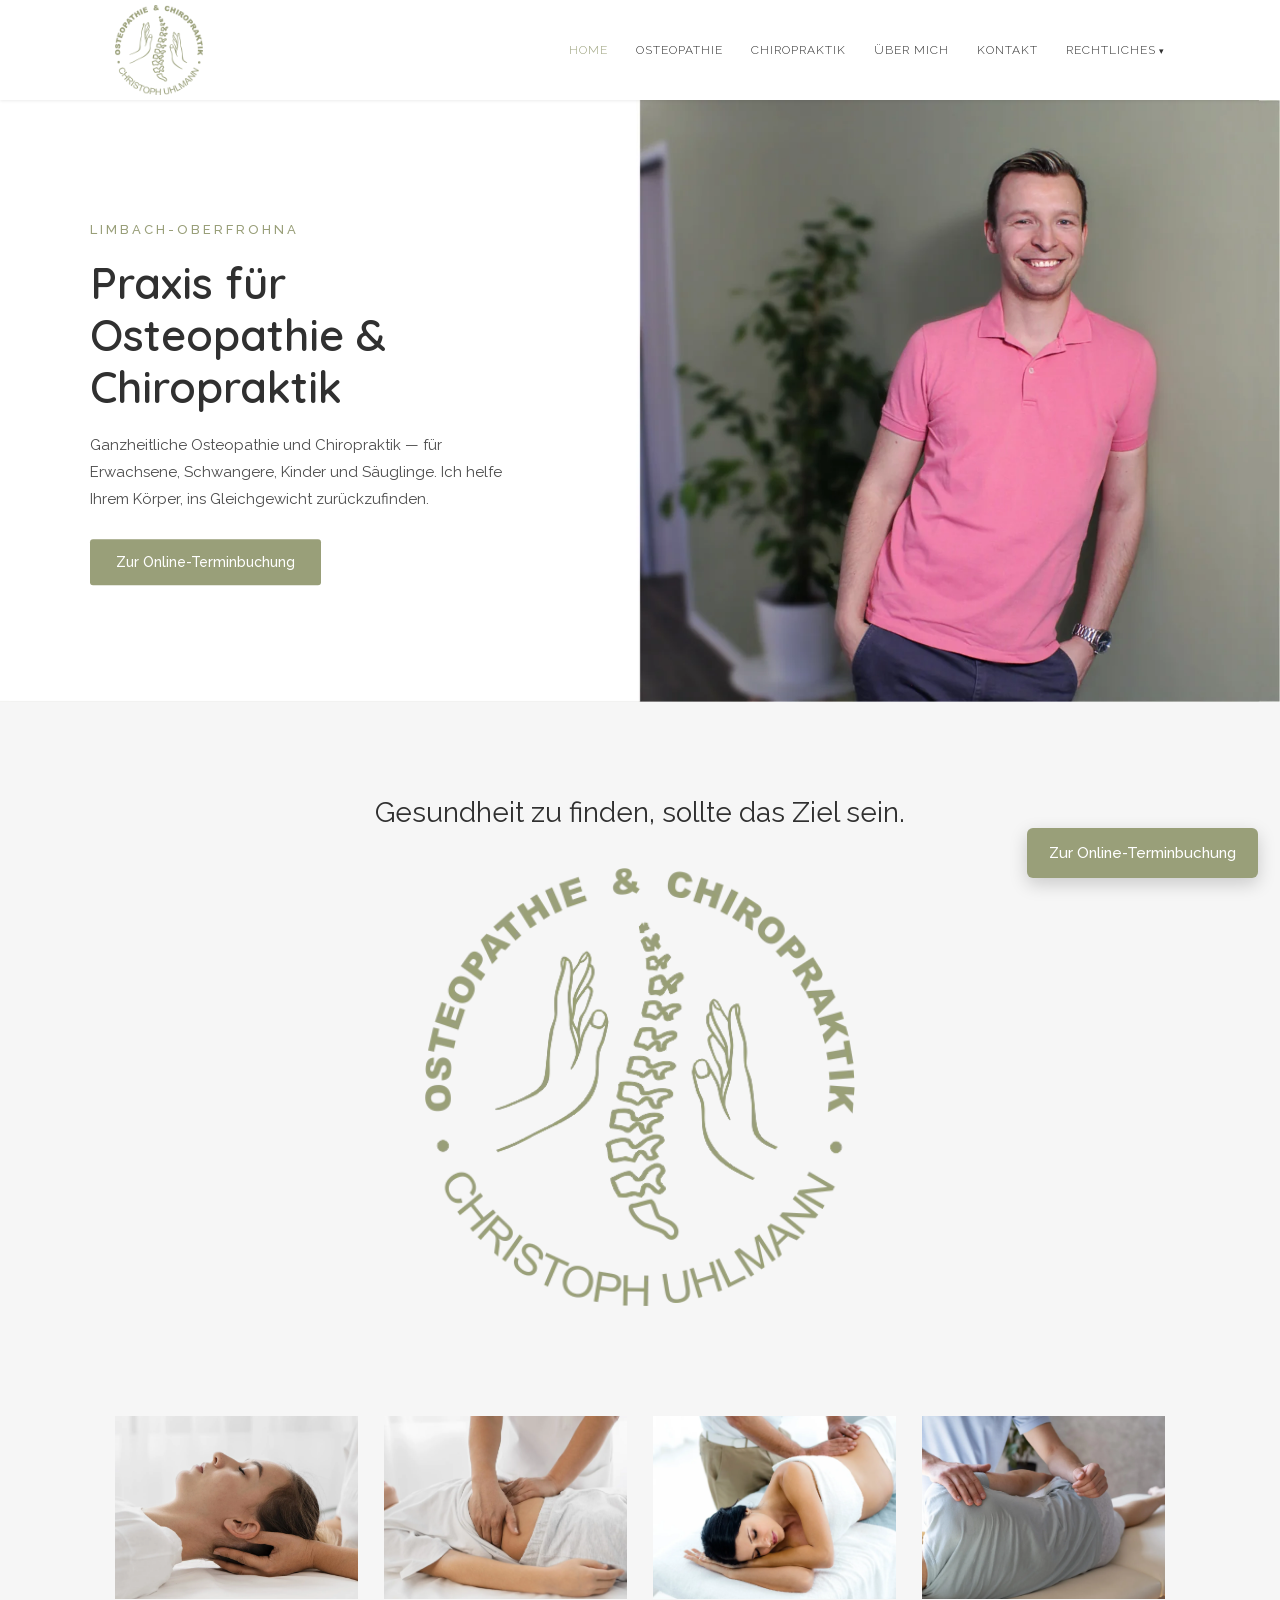
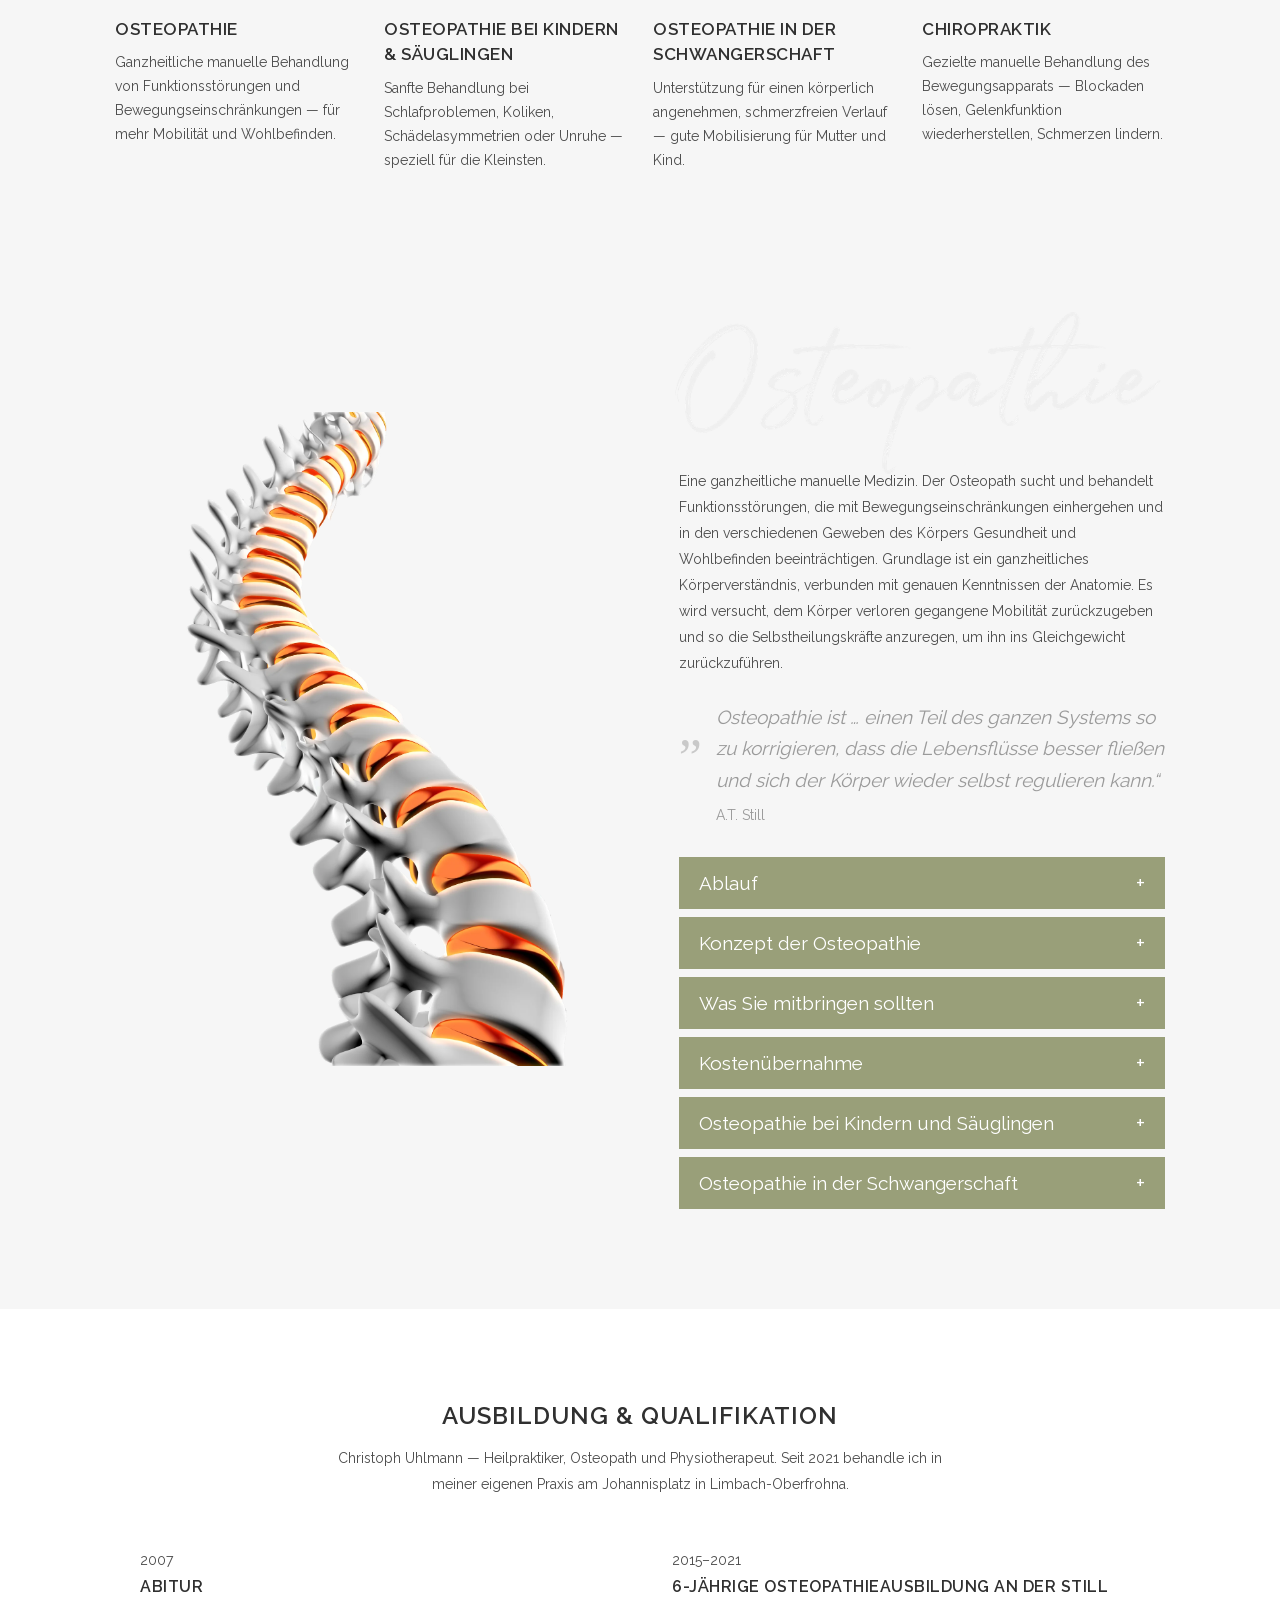
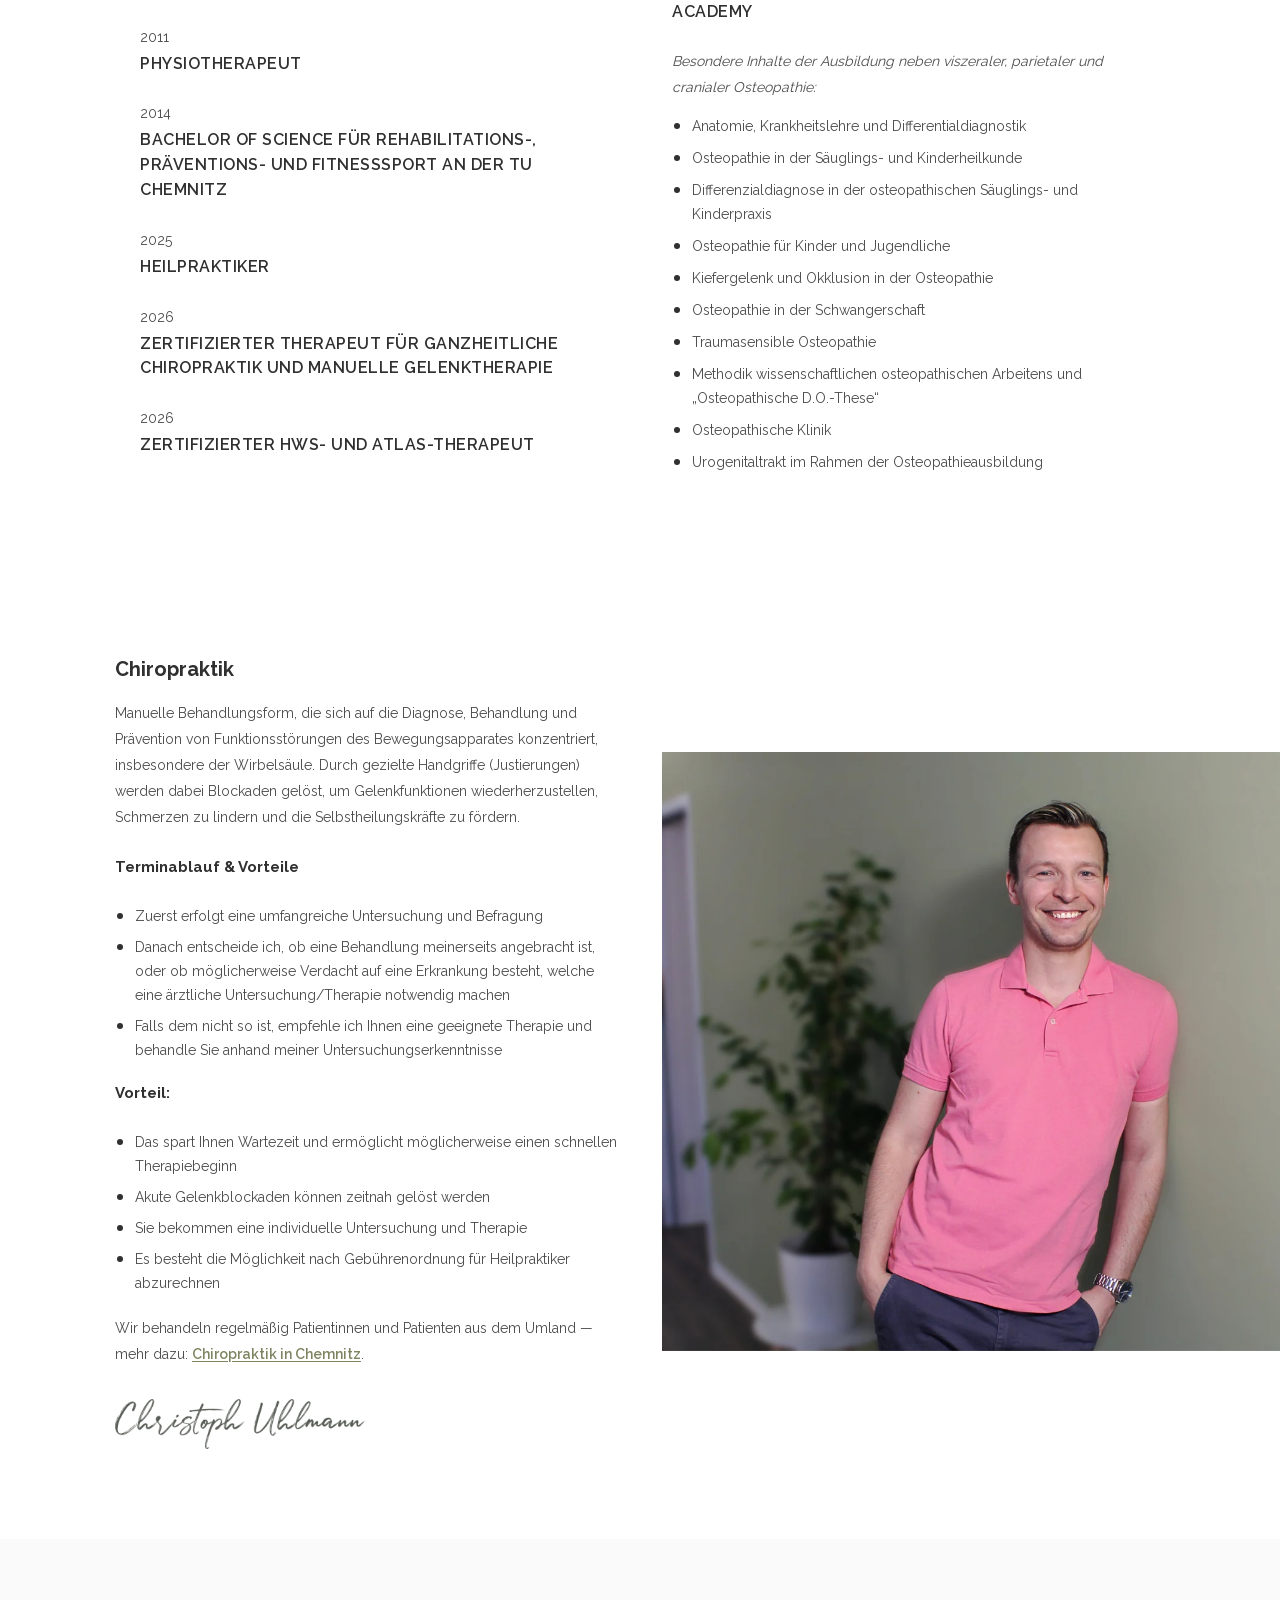
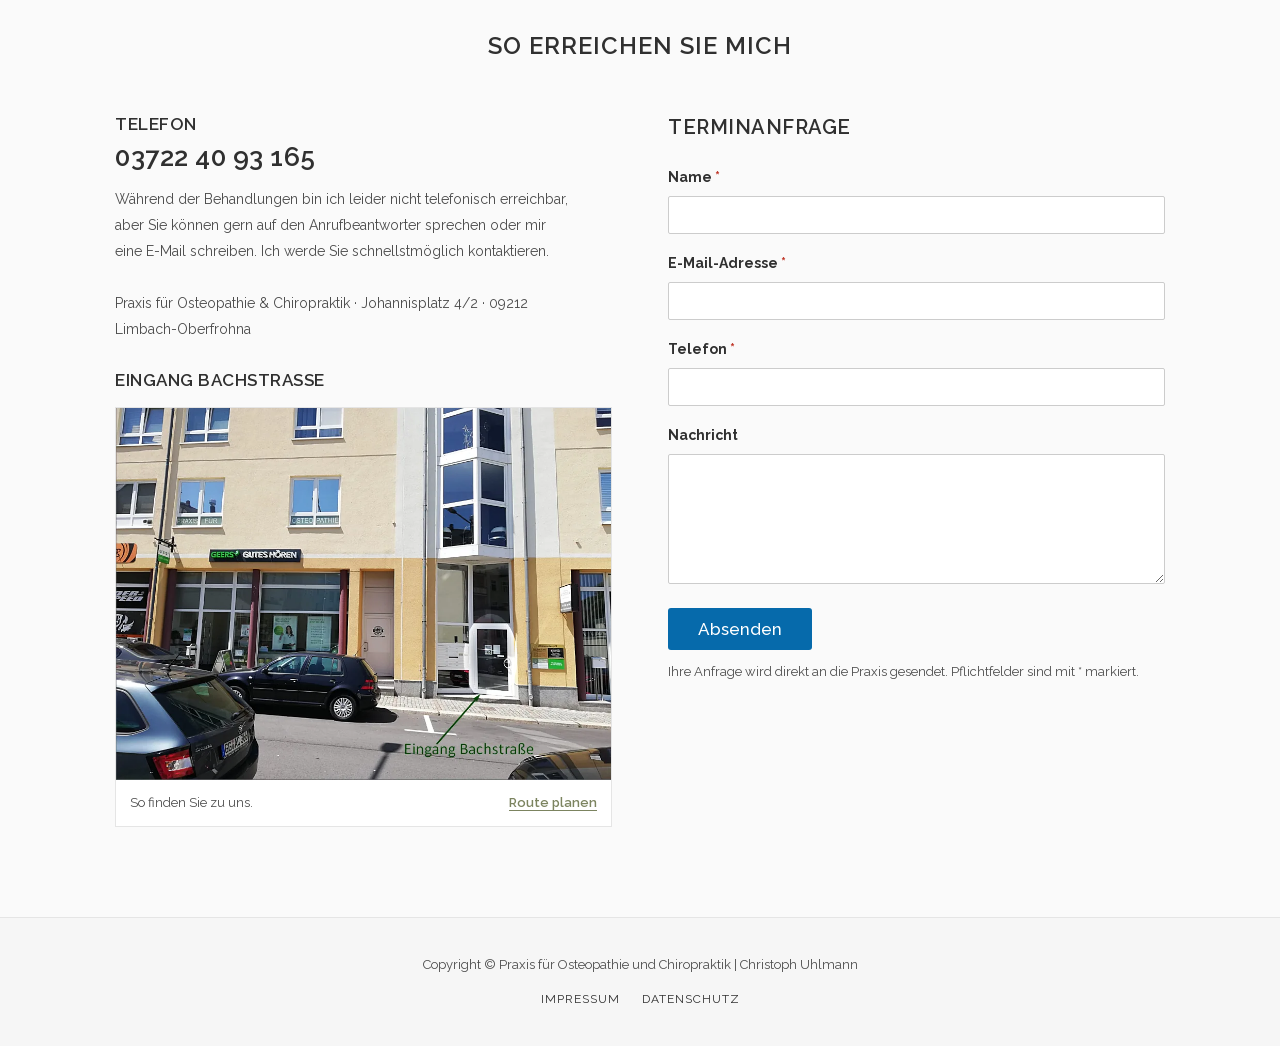
==== commit a966dfa0: "osteopathie-limbach: Exakter Klon der WordPress-Optik + LP Chiropraktik Chemnitz Klon (Referenz: Liv" ====
--- a/osteopathie-limbach/index.html
+++ b/osteopathie-limbach/index.html
@@ -3,7 +3,7 @@
 <head>
 <meta charset="UTF-8">
 <meta name="viewport" content="width=device-width, initial-scale=1">
-<title>Praxis für Osteopathie & Chiropraktik in Limbach-Oberfrohna | Christoph Uhlmann</title>
+<title>Praxis für Osteopathie und Chiropraktik in Limbach-Oberfrohna | Christoph Uhlmann</title>
 <meta name="description" content="Ihre Osteopathiepraxis für Limbach-Oberfrohna: Osteopathie, Chiropraktik & Akutbehandlung — auch für Säuglinge und Schwangere. Jetzt Termin vereinbaren: 03722 40 93 165.">
 <meta name="keywords" content="Osteopathie Limbach, Chiropraktik Limbach-Oberfrohna, Osteopathie Chemnitz, Osteopathie für Säuglinge, Osteopathie Schwangerschaft, Heilpraktiker Limbach">
 <meta name="robots" content="index,follow,max-image-preview:large">
@@ -15,245 +15,191 @@
 <link rel="stylesheet" href="assets/fonts/fonts.css">
 <style>
 :root{
-  --sage:#999f79; --sage-2:#a9b17f; --sage-dk:#7c8460; --sage-soft:#eef0e6;
-  --cream:#f7f6f1; --ink:#2c322a; --soft:#5d6557; --muted:#6b7264;
-  --white:#fff; --line:rgba(44,50,42,.12);
-  --head:'Quicksand',system-ui,sans-serif; --body:'Inter',system-ui,sans-serif;
-  --shadow:0 24px 50px -28px rgba(44,50,42,.4);
+  --sage:#999f79; --sage-dk:#7c8460;
+  --bg:#f6f6f6; --bg2:#fafafa; --ink:#303030; --txt:#4c4c4c;
+  --line:#e5e5e5; --blue:#066aab;
+  --rale:'Raleway',sans-serif; --quick:'Quicksand',sans-serif;
 }
 *{box-sizing:border-box;margin:0;padding:0}
 html{scroll-behavior:smooth}
-body{font-family:var(--body);background:var(--cream);color:var(--ink);line-height:1.6;-webkit-font-smoothing:antialiased;overflow-x:hidden}
+body{font-family:var(--rale);font-size:14px;line-height:26px;color:var(--txt);background:var(--bg);-webkit-font-smoothing:antialiased;overflow-x:hidden}
 a{color:inherit;text-decoration:none}
 img,svg{display:block;max-width:100%}
 img{height:auto}
 picture{display:contents}
-.wrap{max-width:1240px;margin:0 auto;padding:0 22px}
+h1,h2,h3,h4{font-family:var(--rale);color:var(--ink)}
+h2{font-size:24px;font-weight:600;text-transform:uppercase;letter-spacing:1px;line-height:1.4}
+h3{font-size:17px;font-weight:600;text-transform:uppercase;letter-spacing:.5px;line-height:1.5}
+h4{font-size:19px;font-weight:400;line-height:1.5}
+.wrap{max-width:1100px;margin:0 auto;padding:0 25px}
 section{position:relative}
-h1,h2,h3,h4{font-family:var(--head);line-height:1.12;letter-spacing:-.01em;font-weight:700;color:var(--ink)}
-
-/* ---------- buttons / pills ---------- */
-.pill{display:inline-flex;align-items:center;gap:8px;background:rgba(153,159,121,.16);color:var(--sage-dk);border-radius:999px;padding:7px 16px;font-size:.78rem;font-weight:600;letter-spacing:.04em;text-transform:uppercase;width:fit-content}
-.btn{display:inline-flex;align-items:center;justify-content:center;gap:10px;font-family:var(--body);font-weight:600;font-size:.96rem;padding:15px 26px;border-radius:12px;border:1px solid transparent;cursor:pointer;transition:.25s;white-space:nowrap}
-.btn svg{flex:none}
-.btn-primary{background:var(--sage);color:#fff;box-shadow:0 14px 28px -14px rgba(124,132,96,.85)}
-.btn-primary:hover{background:var(--sage-2);transform:translateY(-2px)}
-.btn-light{background:rgba(255,255,255,.92);color:var(--ink)}
-.btn-light:hover{background:#fff;transform:translateY(-2px)}
-.btn-ghost{background:transparent;border-color:rgba(255,255,255,.5);color:#fff}
-.btn-ghost:hover{background:rgba(255,255,255,.14)}
-.btn-out{background:transparent;border-color:var(--line);color:var(--ink)}
-.btn-out:hover{border-color:var(--sage);color:var(--sage-dk)}
-
-.sec-head{max-width:680px;margin:0 auto 52px;text-align:center;display:flex;flex-direction:column;align-items:center;gap:16px}
-.sec-head h2{font-size:clamp(1.8rem,3.6vw,2.7rem)}
-.sec-head p{color:var(--soft);font-size:1.06rem}
-
-/* ---------- reveal ---------- */
-.reveal{opacity:0;transform:translateY(26px);transition:opacity .8s cubic-bezier(.2,.7,.2,1),transform .8s cubic-bezier(.2,.7,.2,1)}
-.reveal.in{opacity:1;transform:none}
-
-/* ---------- HERO ---------- */
-.hero-pad{padding:12px}
-.hero{position:relative;display:flex;flex-direction:column;min-height:min(88vh,760px);border-radius:28px;overflow:hidden}
-.hero-bg{position:absolute;inset:0;z-index:0}
-.hero-bg img{position:absolute;inset:0;width:100%;height:100%;object-fit:cover}
-.hero-scrim{position:absolute;inset:0;z-index:1;background:linear-gradient(180deg,rgba(38,44,34,.55) 0%,rgba(38,44,34,.28) 34%,rgba(38,44,34,.42) 62%,rgba(38,44,34,.78) 100%)}
-.hero>.nav,.hero>.hero-center{position:relative;z-index:2;width:100%}
-
-.nav{display:flex;justify-content:center;padding:16px 16px 0}
-.navpill{display:flex;align-items:center;gap:24px;width:100%;max-width:1180px;background:rgba(255,255,255,.14);backdrop-filter:blur(16px);-webkit-backdrop-filter:blur(16px);border:1px solid rgba(255,255,255,.26);border-radius:999px;padding:9px 12px 9px 20px}
-.brand{display:flex;align-items:center;gap:11px;color:#fff}
-.brand .logo{width:42px;height:42px;border-radius:50%;background:#fff;padding:4px;object-fit:contain;flex:none}
-.brand .bt{font-family:var(--head);font-weight:700;font-size:1.05rem;line-height:1.1}
-.brand .bs{font-size:.7rem;opacity:.85;letter-spacing:.06em;text-transform:uppercase}
-.nav-links{display:flex;gap:22px;margin:0 auto;font-size:.92rem;font-weight:500}
-.nav-links a{color:rgba(255,255,255,.9);padding:6px 2px;transition:.2s}
-.nav-links a:hover{color:#fff}
-.nav-cta{display:flex;align-items:center;gap:10px}
-.nav-cta .btn{padding:11px 20px;font-size:.9rem}
-.burger{display:none;width:44px;height:44px;border-radius:999px;background:rgba(255,255,255,.16);border:1px solid rgba(255,255,255,.3);cursor:pointer;color:#fff}
+
+/* ---------- HEADER (Original: 100px, Logo links, Menü uppercase rechts) ---------- */
+.hdr{position:fixed;top:0;left:0;right:0;z-index:100;background:#fff;box-shadow:0 1px 3px rgba(0,0,0,.08)}
+.hdr-in{max-width:1100px;margin:0 auto;padding:0 25px;height:100px;display:flex;align-items:center;justify-content:space-between;gap:20px}
+.hdr .logo-link img{height:90px;width:auto}
+.mainnav{display:flex;align-items:center;gap:28px}
+.mainnav a{font-size:12px;font-weight:300;letter-spacing:1px;text-transform:uppercase;color:var(--ink);padding:8px 0;transition:color .2s}
+.mainnav a:hover,.mainnav a.on{color:var(--sage)}
+.navdrop{position:relative}
+.navdrop>a::after{content:" ▾";font-size:9px}
+.dropmenu{position:absolute;top:100%;right:0;background:#fff;box-shadow:0 4px 14px rgba(0,0,0,.12);min-width:170px;padding:8px 0;display:none}
+.navdrop:hover .dropmenu,.navdrop:focus-within .dropmenu{display:block}
+.dropmenu a{display:block;padding:8px 18px}
+.burger{display:none;width:42px;height:42px;background:none;border:1px solid var(--line);border-radius:3px;cursor:pointer;color:var(--ink)}
 .burger svg{margin:auto}
 
-.hero-center{flex:1;display:flex;flex-direction:column;align-items:center;justify-content:center;text-align:center;padding:60px 22px 72px;max-width:880px;margin:0 auto}
-.hero-badge{display:inline-flex;align-items:center;gap:8px;background:rgba(255,255,255,.16);backdrop-filter:blur(10px);-webkit-backdrop-filter:blur(10px);border:1px solid rgba(255,255,255,.3);color:#fff;border-radius:999px;padding:8px 18px;font-size:.82rem;font-weight:600;margin-bottom:24px}
-.hero h1{color:#fff;font-size:clamp(2.2rem,5.4vw,4rem);text-shadow:0 2px 30px rgba(0,0,0,.4);margin-bottom:20px;font-weight:600}
-.hero-sub{color:rgba(255,255,255,.92);font-size:clamp(1rem,1.6vw,1.18rem);max-width:640px;margin-bottom:34px}
-.hero-ctas{display:flex;gap:14px;flex-wrap:wrap;justify-content:center}
-
-/* ---------- MARQUEE ---------- */
-.marquee{overflow:hidden;padding:20px 0;background:var(--white);border-bottom:1px solid var(--line)}
-.marquee-track{display:flex;width:max-content;animation:scroll 32s linear infinite;white-space:nowrap}
-@keyframes scroll{to{transform:translateX(-50%)}}
-.marquee-track span{display:inline-flex;align-items:center;font-family:var(--head);font-size:1.02rem;font-weight:600;color:var(--sage-dk);padding:0 4px}
-.marquee-track i{color:var(--sage);font-style:normal;padding:0 20px;font-size:.7rem}
-
-/* ---------- INTRO ---------- */
-.intro{padding:90px 0}
-.intro-box{display:grid;grid-template-columns:.55fr 1fr;gap:48px;align-items:center}
-.intro-logo{display:grid;place-items:center}
-.intro-logo img{width:min(300px,80%)}
-.intro-text h2{font-size:clamp(1.6rem,3vw,2.3rem);margin:16px 0 18px}
-.intro-text p{color:var(--soft);font-size:1.06rem}
-
-/* ---------- LEISTUNGEN ---------- */
-.services{padding:90px 0;background:var(--white);border-top:1px solid var(--line);border-bottom:1px solid var(--line)}
-.grid4{display:grid;grid-template-columns:repeat(4,1fr);gap:22px}
-.scard{background:var(--cream);border:1px solid var(--line);border-radius:20px;overflow:hidden;display:flex;flex-direction:column;transition:transform .4s cubic-bezier(.2,.7,.2,1),box-shadow .4s}
-.scard:hover{transform:translateY(-6px);box-shadow:var(--shadow)}
-.scard-img{aspect-ratio:4/3;overflow:hidden}
-.scard-img img{width:100%;height:100%;object-fit:cover;transition:transform .6s cubic-bezier(.2,.7,.2,1)}
-.scard:hover .scard-img img{transform:scale(1.06)}
-.scard-body{padding:22px 22px 26px;display:flex;flex-direction:column;flex:1}
-.scard-body h3{font-size:1.18rem;margin-bottom:10px}
-.scard-body p{color:var(--soft);font-size:.94rem;flex:1}
-
-/* ---------- OSTEOPATHIE ---------- */
-.osteo{padding:56px 0 96px;overflow:hidden}
-.osteo-grid{display:grid;grid-template-columns:1.04fr .96fr;gap:clamp(28px,4.5vw,72px);align-items:start}
-.osteo-intro h2{font-size:clamp(1.7rem,3vw,2.4rem);margin:16px 0 18px}
-.osteo-intro p{color:var(--soft);font-size:1.04rem}
-.quote{margin-top:28px;background:var(--sage-soft);border-left:4px solid var(--sage);border-radius:0 16px 16px 0;padding:24px 26px}
-.quote p{font-family:var(--head);font-size:1.08rem;font-weight:600;color:var(--ink);font-style:italic;margin:0}
-.quote cite{display:block;margin-top:12px;font-style:normal;font-weight:600;color:var(--sage-dk);font-size:.9rem}
-
-.acc{display:flex;flex-direction:column;gap:10px}
-.acc-item{background:var(--white);border:1px solid var(--line);border-radius:10px;overflow:hidden}
-.acc-q{width:100%;display:flex;align-items:center;justify-content:space-between;gap:16px;padding:19px 22px;background:#6d7455;border:none;cursor:pointer;font-family:var(--head);font-weight:600;font-size:1.05rem;color:#fff;text-align:left;transition:background .25s}
-.acc-q:hover{background:#616849}
-.acc-ic{width:28px;height:28px;border-radius:999px;display:grid;place-items:center;background:rgba(255,255,255,.18);color:#fff;flex:none;font-size:1.3rem;line-height:1;transition:transform .3s}
+/* ---------- HERO (RevSlider-Optik: slide12, Text links im Weißraum) ---------- */
+.hero{margin-top:100px;position:relative;background:#fff;overflow:hidden}
+.hero img.bg{width:100%;height:auto;min-height:420px;object-fit:cover;object-position:right center}
+.hero-txt{position:absolute;top:50%;left:0;transform:translateY(-50%);width:min(46%,560px);padding:0 25px 0 max(25px,calc((100vw - 1100px)/2))}
+.hero-txt .pre{font-size:13px;letter-spacing:3px;text-transform:uppercase;color:var(--sage);font-weight:500;margin-bottom:14px}
+.hero-txt h1{font-family:var(--quick);font-size:clamp(26px,3.4vw,46px);font-weight:600;color:var(--ink);line-height:1.2;margin-bottom:18px}
+.hero-txt p{font-size:15px;line-height:27px;margin-bottom:26px;max-width:420px}
+.qbutton{display:inline-flex;align-items:center;justify-content:center;font-family:var(--rale);font-size:14px;font-weight:500;color:#fff;background:var(--sage);border:none;border-radius:3px;padding:0 26px;height:46px;line-height:46px;cursor:pointer;transition:background .2s;white-space:nowrap}
+.qbutton:hover{background:var(--sage-dk)}
+
+/* ---------- CLAIM (Riesenlogo + h4-Zitat) ---------- */
+.claim{padding:90px 0 40px;text-align:center}
+.claim h4{font-size:clamp(20px,2.4vw,28px);font-weight:400;color:var(--ink);margin-bottom:34px}
+.claim img{width:min(430px,72vw);margin:0 auto}
+
+/* ---------- LEISTUNGS-KACHELN ---------- */
+.services{padding:70px 0 80px}
+.sgrid{display:grid;grid-template-columns:repeat(4,1fr);gap:26px}
+.scard{display:flex;flex-direction:column;background:none}
+.scard-img{aspect-ratio:4/3;overflow:hidden;margin-bottom:18px}
+.scard-img img{width:100%;height:100%;object-fit:cover;transition:transform .5s}
+.scard:hover .scard-img img{transform:scale(1.05)}
+.scard h3{margin-bottom:8px}
+.scard p{font-size:14px;line-height:24px}
+
+/* ---------- OSTEOPATHIE (Spine links, Schriftzug, Akkordeons) ---------- */
+.osteo{padding:40px 0 90px;overflow:hidden}
+.osteo-grid{display:grid;grid-template-columns:1.02fr .98fr;gap:clamp(28px,4.5vw,70px);align-items:start}
+.osteo-figure{position:sticky;top:120px;margin:0;display:grid;place-items:center}
+.osteo-figure img{width:100%;max-width:none;max-height:calc(100vh - 140px);object-fit:contain;object-position:center top}
+.osteo-main{display:flex;flex-direction:column;gap:30px;padding:20px 0 10px}
+.osteo-script{display:block;width:min(640px,100%);margin:0 0 -6px -4px;opacity:.55;pointer-events:none;user-select:none}
+.osteo-intro p{font-size:14px;line-height:26px}
+.quote{margin-top:26px;display:flex;gap:14px}
+.quote .qm{font-family:Georgia,serif;font-size:52px;line-height:1;color:#c9c9c9;flex:none}
+.quote p{font-size:19px;line-height:1.65;font-style:italic;color:#9a9a9a;margin:0}
+.quote cite{display:block;margin-top:8px;font-style:normal;font-size:14px;color:#9a9a9a}
+
+.acc{display:flex;flex-direction:column;gap:8px}
+.acc-item{background:#fff;border:none;border-radius:0;overflow:hidden}
+.acc-q{width:100%;display:flex;align-items:center;justify-content:space-between;gap:16px;padding:15px 20px;background:var(--sage);border:none;cursor:pointer;font-family:var(--rale);font-weight:400;font-size:19px;color:#fff;text-align:left;transition:background .2s}
+.acc-q:hover{background:var(--sage-dk)}
+.acc-ic{flex:none;font-size:22px;line-height:1;color:#fff;transition:transform .3s}
 .acc-item.open .acc-ic{transform:rotate(45deg)}
 .acc-a{max-height:0;overflow:hidden;transition:max-height .4s cubic-bezier(.2,.7,.2,1)}
-.acc-a p{padding:16px 22px 22px;color:var(--soft);font-size:.96rem}
-
-/* ---------- CHIROPRAKTIK ---------- */
-.chiro{padding:96px 0;background:var(--white);border-top:1px solid var(--line);border-bottom:1px solid var(--line);overflow:hidden}
-.chiro-grid{display:grid;grid-template-columns:1.05fr .95fr;gap:clamp(24px,3.5vw,54px);align-items:center}
-/* Porträt mit geschwungener Kante (Teil des Bilds) — läuft wie das Original bis an den rechten Bildschirmrand */
-.chiro-media{margin-right:min(0px,calc((1240px - 100vw)/2 - 22px));align-self:center}
+.acc-a p{padding:16px 20px 20px;font-size:14px;line-height:26px;color:var(--txt)}
+
+/* ---------- AUSBILDUNG ---------- */
+.about{padding:90px 0;background:#fff}
+.sec-head{text-align:center;margin-bottom:50px}
+.sec-head h2{margin-bottom:12px}
+.sec-head p{max-width:640px;margin:0 auto}
+.edu-grid{display:grid;grid-template-columns:1fr 1fr;gap:64px;align-items:start;max-width:1000px;margin:0 auto}
+.edu-item{margin-bottom:24px}
+.edu-item:last-child{margin-bottom:0}
+.edu-yr{display:block;font-size:14px;color:var(--txt);margin-bottom:2px}
+.edu-t{font-weight:600;text-transform:uppercase;letter-spacing:.5px;color:var(--ink);font-size:16px;line-height:1.55;margin:0}
+.edu-note{font-style:italic;color:var(--txt);margin:12px 0 14px}
+.edu-list{list-style:none;display:flex;flex-direction:column;gap:8px;margin:0;padding:0}
+.edu-list li{position:relative;padding-left:20px;font-size:14px;line-height:24px}
+.edu-list li::before{content:"";position:absolute;left:2px;top:9px;width:6px;height:6px;border-radius:50%;background:var(--ink)}
+
+/* ---------- CHIROPRAKTIK (Text links, Porträt mit Kurve rechts) ---------- */
+.chiro{padding:90px 0;background:#fff;overflow:hidden}
+.chiro-grid{display:grid;grid-template-columns:1fr 1fr;gap:clamp(24px,3.5vw,54px);align-items:center}
+.chiro-media{margin-right:min(0px,calc((1100px - 100vw)/2 - 25px));align-self:center}
 .chiro-media img{width:100%;height:auto}
-.chiro-text h2{font-size:clamp(1.7rem,3vw,2.4rem);margin:16px 0 16px}
-.chiro-text>p{color:var(--soft);font-size:1.04rem;margin-bottom:26px}
-.steps{display:flex;flex-direction:column;gap:16px;margin-bottom:28px}
-.step{display:flex;gap:16px;align-items:flex-start}
-.step .num{width:38px;height:38px;border-radius:11px;background:var(--sage);color:#fff;font-family:var(--head);font-weight:700;display:grid;place-items:center;flex:none}
-.step h3{font-size:1.04rem;margin-bottom:2px}
-.step p{color:var(--soft);font-size:.94rem}
-.adv{background:var(--cream);border:1px solid var(--line);border-radius:18px;padding:24px 26px}
-.adv h3{font-size:1.05rem;margin-bottom:14px}
-.adv ul{list-style:none;display:flex;flex-direction:column;gap:11px}
-.adv li{display:flex;gap:11px;align-items:flex-start;color:var(--soft);font-size:.96rem}
-.adv li svg{flex:none;color:var(--sage);margin-top:3px}
-
-/* ---------- ÜBER MICH / TIMELINE ---------- */
-.about{padding:96px 0}
+.chiro-text h3{font-size:20px;text-transform:none;letter-spacing:0;font-weight:700;margin-bottom:16px}
+.chiro-text>p{margin-bottom:24px}
+.sub-b{font-weight:700;color:var(--ink);font-size:15px;margin:18px 0 8px}
+.blist{list-style:none;display:flex;flex-direction:column;gap:7px;margin:0;padding:0}
+.blist li{position:relative;padding-left:20px;font-size:14px;line-height:24px}
+.blist li::before{content:"";position:absolute;left:2px;top:9px;width:6px;height:6px;border-radius:50%;background:var(--ink)}
+.signature{width:250px;margin-top:32px;opacity:.85}
+.chemnitz-note{margin-top:20px;font-size:14px}
+.chemnitz-note a{color:var(--sage-dk);text-decoration:underline;text-underline-offset:2px;font-weight:600}
+.chemnitz-note a:hover{color:var(--ink)}
 
 /* ---------- KONTAKT ---------- */
-.contact{padding:96px 0;background:var(--white);border-top:1px solid var(--line)}
-.contact-grid{display:grid;grid-template-columns:1fr 1fr;gap:48px;align-items:start}
-.cinfo{display:flex;flex-direction:column;gap:26px}
-.cblock{display:flex;gap:16px;align-items:flex-start}
-.cblock .ci{width:46px;height:46px;border-radius:13px;background:var(--sage-soft);color:var(--sage-dk);display:grid;place-items:center;flex:none}
-.cblock .cl{font-size:.78rem;text-transform:uppercase;letter-spacing:.06em;color:var(--muted);font-weight:600;margin-bottom:3px}
-.cblock .cv{font-family:var(--head);font-weight:700;font-size:1.25rem;color:var(--ink)}
-.cblock .cv a:hover{color:var(--sage-dk)}
-.cblock .cn{color:var(--soft);font-size:.94rem;margin-top:6px;white-space:pre-line}
-.booking-card{background:linear-gradient(150deg,var(--sage),var(--sage-dk));color:#fff;border-radius:20px;padding:28px}
-.booking-card h4{color:#fff;font-size:1.25rem;margin-bottom:8px}
-.booking-card p{opacity:.92;font-size:.96rem;margin-bottom:18px}
-
-.cform{background:var(--cream);border:1px solid var(--line);border-radius:22px;padding:34px}
-.cform h3{font-size:1.4rem;margin-bottom:6px}
-.cform .lead{color:var(--soft);font-size:.96rem;margin-bottom:24px}
-.field{margin-bottom:18px}
-.field label{display:block;font-weight:600;font-size:.9rem;margin-bottom:7px}
-.field input,.field textarea{width:100%;font-family:var(--body);font-size:1rem;padding:13px 15px;border:1px solid var(--line);border-radius:11px;background:var(--white);color:var(--ink);transition:border-color .2s}
-.field input:focus,.field textarea:focus{outline:none;border-color:var(--sage)}
-.field textarea{resize:vertical;min-height:120px}
-.cform .btn{width:100%}
-.formhint{font-size:.78rem;color:var(--muted);margin-top:12px;text-align:center}
-.hp{position:absolute;left:-9999px;width:1px;height:1px;overflow:hidden}
-
-/* ---------- CLOSING ---------- */
-.closing{padding:0 0 96px}
-.closing-box{background:linear-gradient(150deg,var(--ink),#3b4337);color:#fff;border-radius:26px;padding:clamp(36px,6vw,64px);text-align:center;display:flex;flex-direction:column;align-items:center;gap:18px}
-.closing-box h2{color:#fff;font-size:clamp(1.7rem,3.4vw,2.6rem)}
-.closing-box p{opacity:.88;max-width:560px;font-size:1.06rem}
-.closing-ctas{display:flex;gap:14px;flex-wrap:wrap;justify-content:center;margin-top:8px}
+.contact{padding:90px 0;background:var(--bg2)}
+.contact-grid{display:grid;grid-template-columns:1fr 1fr;gap:56px;align-items:start;margin-top:10px}
+.cl-h{margin-bottom:6px}
+.cphone{font-size:26px;font-weight:600;color:var(--ink);letter-spacing:.5px;margin-bottom:16px}
+.cphone a:hover{color:var(--sage-dk)}
+.cinfo>p{margin-bottom:26px;max-width:460px}
+.centrance{margin:14px 0 0;border:1px solid var(--line);background:#fff}
+.centrance img{width:100%;display:block;aspect-ratio:4/3;object-fit:cover}
+.centrance figcaption{padding:10px 14px;font-size:13px;color:var(--txt);display:flex;align-items:center;justify-content:space-between;gap:12px;flex-wrap:wrap}
+.centrance a{color:var(--sage-dk);font-weight:600;text-decoration:underline;text-underline-offset:3px}
+.centrance a:hover{color:var(--ink)}
+.cform h3{margin-bottom:22px;font-size:20px}
+.field{margin-bottom:16px}
+.field label{display:block;font-weight:700;font-size:14px;color:var(--ink);margin-bottom:6px}
+.field label .req{color:#c0392b}
+.field input,.field textarea{width:100%;background:#fff;border:1px solid #ccc;border-radius:2px;padding:10px 12px;font-family:var(--rale);font-size:14px;color:var(--ink)}
+.field textarea{min-height:130px;resize:vertical}
+.field input:focus,.field textarea:focus{outline:2px solid var(--sage);outline-offset:0;border-color:var(--sage)}
+.hp{position:absolute;left:-9999px;top:-9999px}
+.submitbtn{display:inline-block;font-family:var(--rale);font-size:17px;font-weight:500;color:#fff;background:var(--blue);border:none;border-radius:3px;padding:11px 30px;cursor:pointer;transition:filter .2s}
+.submitbtn:hover{filter:brightness(1.12)}
+.submitbtn:disabled{opacity:.6;cursor:default}
+.formhint{font-size:13px;line-height:20px;color:var(--txt);margin-top:12px}
 
 /* ---------- FOOTER ---------- */
-.foot{background:var(--ink);color:rgba(255,255,255,.75);padding:48px 22px 40px}
-.foot-inner{max-width:1240px;margin:0 auto;display:flex;flex-wrap:wrap;gap:20px;justify-content:space-between;align-items:center}
-.foot .fnote{font-size:.86rem}
-.foot .flinks{display:flex;gap:18px;font-size:.86rem}
-.foot .flinks a:hover{color:#fff}
-
-/* ---------- floating booking ---------- */
-.fab{position:fixed;right:20px;bottom:20px;z-index:50;background:var(--sage);color:#fff;border-radius:999px;padding:14px 22px;font-family:var(--body);font-weight:600;font-size:.95rem;box-shadow:0 14px 30px -10px rgba(44,50,42,.6);display:inline-flex;align-items:center;gap:9px;transition:.25s}
-.fab:hover{background:var(--sage-2);transform:translateY(-2px)}
-
-/* ---------- DRAWER ---------- */
-.scrim{position:fixed;inset:0;background:rgba(38,44,34,.5);opacity:0;pointer-events:none;transition:.3s;z-index:60}
+.foot{background:var(--bg);border-top:1px solid var(--line);padding:34px 25px;text-align:center}
+.foot .cop{font-size:13px;color:var(--txt)}
+.foot .flinks{margin-top:8px;display:flex;gap:22px;justify-content:center}
+.foot .flinks a{font-size:12px;letter-spacing:1px;text-transform:uppercase;color:var(--ink)}
+.foot .flinks a:hover{color:var(--sage-dk)}
+
+/* ---------- FLOATING ---------- */
+.fab{position:fixed;right:22px;bottom:22px;z-index:90;background:var(--sage);color:#fff;font-size:15px;font-weight:500;padding:12px 22px;border-radius:6px;box-shadow:0 6px 18px rgba(0,0,0,.18);transition:background .2s}
+.fab:hover{background:var(--sage-dk)}
+.totop{position:fixed;right:26px;bottom:84px;z-index:90;width:52px;height:52px;border-radius:50%;background:#fff;border:1px solid var(--line);color:#8a8a8a;display:grid;place-items:center;cursor:pointer;opacity:0;pointer-events:none;transition:opacity .3s}
+.totop.show{opacity:1;pointer-events:auto}
+
+/* ---------- MOBILE DRAWER ---------- */
+.scrim{position:fixed;inset:0;background:rgba(0,0,0,.4);opacity:0;pointer-events:none;transition:opacity .3s;z-index:110}
 .scrim.show{opacity:1;pointer-events:auto}
-.drawer{position:fixed;top:0;right:0;height:100%;width:300px;max-width:84vw;background:var(--ink);color:#fff;transform:translateX(100%);transition:transform .35s cubic-bezier(.2,.7,.2,1);z-index:70;padding:26px;display:flex;flex-direction:column;gap:6px}
-.drawer.show{transform:translateX(0)}
-.drawer .dclose{align-self:flex-end;background:rgba(255,255,255,.12);border:none;color:#fff;width:42px;height:42px;border-radius:999px;cursor:pointer;margin-bottom:12px}
-.drawer a{padding:14px 4px;font-size:1.05rem;font-weight:600;border-bottom:1px solid rgba(255,255,255,.12)}
-.drawer .btn{margin-top:18px}
-
-/* ---------- RESPONSIVE ---------- */
-/* ---------- Osteopathie: bildschirmfüllende Wirbelsäule, Schriftzug, Inhalt rechts ---------- */
-.osteo-figure{position:sticky;top:40px;margin:0;display:grid;place-items:center}
-.osteo-figure img{width:100%;max-width:none;max-height:calc(100vh - 60px);object-fit:contain;object-position:center top}
-.osteo-main{display:flex;flex-direction:column;gap:34px;padding:26px 0 10px}
-.osteo-script{display:block;width:min(660px,100%);margin:0 0 -8px -4px;opacity:.5;pointer-events:none;user-select:none}
-
-/* ---------- Ausbildung: zweispaltige Stationen wie das Original ---------- */
-.edu-grid{display:grid;grid-template-columns:1fr 1fr;gap:64px;align-items:start;max-width:1120px;margin:0 auto}
-.edu-item{margin-bottom:26px}
-.edu-item:last-child{margin-bottom:0}
-.edu-yr{display:block;font-size:.92rem;color:var(--muted);margin-bottom:3px}
-.edu-t{font-weight:700;text-transform:uppercase;letter-spacing:.05em;color:var(--ink);font-size:1.02rem;line-height:1.4;margin:0}
-.edu-note{font-style:italic;color:var(--soft);margin:12px 0 16px}
-.edu-list{list-style:none;display:flex;flex-direction:column;gap:9px;margin:0;padding:0}
-.edu-list li{position:relative;padding-left:22px;color:var(--soft);font-size:.98rem}
-.edu-list li::before{content:"";position:absolute;left:4px;top:.52em;width:6px;height:6px;border-radius:50%;background:var(--sage)}
-.signature{width:250px;margin-top:34px;opacity:.9}
-
-/* ---------- Kontakt: Eingangsfoto statt Karten-Einbettung ---------- */
-.cv-big a{font-size:1.5rem;font-weight:700;letter-spacing:.01em}
-.centrance-title{font-family:var(--body);font-weight:700;text-transform:uppercase;letter-spacing:.05em;font-size:1.12rem;color:var(--ink);margin:4px 0 12px}
-.centrance{margin:0;border-radius:18px;overflow:hidden;border:1px solid var(--line);background:var(--white)}
-.centrance img{width:100%;display:block;aspect-ratio:4/3;object-fit:cover}
-.centrance figcaption{padding:12px 16px;font-size:.88rem;color:var(--soft);display:flex;align-items:center;justify-content:space-between;gap:12px;flex-wrap:wrap}
-.centrance a{color:var(--soft);font-weight:600;text-decoration:underline;text-underline-offset:3px}
-.centrance a:hover{color:var(--ink)}
+.drawer{position:fixed;top:0;right:0;bottom:0;width:min(300px,84vw);background:#fff;z-index:120;padding:70px 28px 28px;display:flex;flex-direction:column;gap:4px;transform:translateX(100%);transition:transform .35s cubic-bezier(.2,.7,.2,1)}
+.drawer.show{transform:none}
+.drawer a{font-size:13px;letter-spacing:1px;text-transform:uppercase;color:var(--ink);padding:11px 0;border-bottom:1px solid var(--line)}
+.dclose{position:absolute;top:16px;right:16px;width:40px;height:40px;background:none;border:none;cursor:pointer;color:var(--ink)}
+
+/* ---------- reveal ---------- */
+.reveal{opacity:0;transform:translateY(24px);transition:opacity .7s ease,transform .7s ease}
+.reveal.in{opacity:1;transform:none}
 
 @media(max-width:1000px){
-  .grid4{grid-template-columns:repeat(2,1fr)}
+  .sgrid{grid-template-columns:repeat(2,1fr)}
 }
 @media(max-width:900px){
-  .nav-links{display:none}
-  .nav-cta .btn{display:none}
+  .mainnav{display:none}
   .burger{display:grid}
-  .navpill{justify-content:space-between;gap:12px}
-  .intro-box,.osteo-grid,.chiro-grid,.contact-grid,.edu-grid{grid-template-columns:1fr;gap:40px}
-  .intro-logo{order:-1}
+  .hero-txt{position:static;transform:none;width:100%;padding:34px 25px;text-align:center}
+  .hero-txt p{margin-left:auto;margin-right:auto}
+  .hero img.bg{min-height:300px}
+  .osteo-grid,.chiro-grid,.contact-grid,.edu-grid{grid-template-columns:1fr;gap:40px}
+  .osteo-figure{position:static}
+  .osteo-figure img{max-width:min(420px,82%);max-height:none;margin:0 auto}
+  .osteo-script{width:min(480px,94%)}
   .chiro-media{order:-1;margin-right:0;max-width:520px;justify-self:center}
-  .osteo-figure{position:static}
-  .osteo-figure img{max-width:min(430px,82%);max-height:none;margin:0 auto}
-  .osteo-script{width:min(480px,94%)}
-  .edu-grid{gap:48px}
 }
 @media(max-width:600px){
-  .hero-pad{padding:8px}
-  .hero{border-radius:22px;min-height:84vh}
-  .intro,.services,.osteo,.chiro,.about,.contact{padding:64px 0}
-  .grid4{grid-template-columns:1fr}
-  .cform{padding:26px}
-  .hero-ctas{width:100%}
-  .hero-ctas .btn{flex:1}
-  .fab{right:14px;bottom:14px;padding:13px 18px;font-size:.9rem}
+  .sgrid{grid-template-columns:1fr}
+  .hdr-in{height:78px}
+  .hdr .logo-link img{height:62px}
+  .hero{margin-top:78px}
+  .claim,.services,.osteo,.about,.chiro,.contact{padding-top:56px;padding-bottom:56px}
+  .fab{right:14px;bottom:14px;padding:11px 16px;font-size:14px}
+  .totop{bottom:72px;right:16px}
 }
 @media(prefers-reduced-motion:reduce){
   *{animation:none!important;transition:none!important}
@@ -263,118 +209,73 @@
 </head>
 <body>
 
-<!-- ============ HERO ============ -->
-<div class="hero-pad">
-<header class="hero">
-  <div class="hero-bg">
-    <picture><source srcset="assets/images/hero-behandlung.webp" type="image/webp"><img src="assets/images/hero-behandlung.jpg" alt="Osteopathische Behandlung in der Praxis" fetchpriority="high"></picture>
-  </div>
-  <div class="hero-scrim"></div>
-
-  <nav class="nav">
-    <div class="navpill">
-      <a href="#" class="brand">
-        <picture><source srcset="assets/images/logo.webp" type="image/webp"><img class="logo" src="assets/images/logo.png" alt="Logo Christoph Uhlmann"></picture>
-        <span>
-          <span class="bt" data-editable="text" data-key="brand_name">Christoph Uhlmann</span><br>
-          <span class="bs" data-editable="text" data-key="brand_sub">Osteopathie · Chiropraktik</span>
-        </span>
-      </a>
-      <div class="nav-links">
-        <a href="#leistungen">Leistungen</a>
-        <a href="#osteopathie">Osteopathie</a>
-        <a href="#chiropraktik">Chiropraktik</a>
-        <a href="#ueber-mich">Über mich</a>
-        <a href="#kontakt">Kontakt</a>
-      </div>
-      <div class="nav-cta">
-        <a href="https://my.lemniscus.de/pss/d44185dd-6bc0-4c9a-9c56-953efe9b4d33" class="btn btn-light" target="_blank" rel="noopener">Termin buchen</a>
-        <button class="burger" id="openDrawer" aria-label="Menü öffnen"><svg width="20" height="20" viewBox="0 0 24 24" fill="none" stroke="currentColor" stroke-width="2"><path d="M4 7h16M4 12h16M4 17h16"/></svg></button>
-      </div>
-    </div>
-  </nav>
-
-  <div class="hero-center">
-    <span class="hero-badge" data-editable="text" data-key="hero_badge">Praxis für Osteopathie &amp; Chiropraktik · Limbach-Oberfrohna</span>
-    <h1 data-editable="text" data-key="hero_headline">Gesundheit zu finden, sollte das Ziel sein.</h1>
-    <p class="hero-sub" data-editable="text" data-key="hero_sub">Ganzheitliche Osteopathie und Chiropraktik in Limbach-Oberfrohna — für Erwachsene, Schwangere, Kinder und Säuglinge. Ich helfe Ihrem Körper, ins Gleichgewicht zurückzufinden.</p>
-    <div class="hero-ctas">
-      <a href="https://my.lemniscus.de/pss/d44185dd-6bc0-4c9a-9c56-953efe9b4d33" class="btn btn-primary" target="_blank" rel="noopener">
-        <svg width="17" height="17" viewBox="0 0 24 24" fill="none" stroke="currentColor" stroke-width="2"><rect x="3" y="4" width="18" height="18" rx="2"/><path d="M16 2v4M8 2v4M3 10h18"/></svg>
-        <span data-editable="text" data-key="hero_cta_primary">Online-Termin buchen</span>
-      </a>
-      <a href="tel:+4937224093165" class="btn btn-ghost">
-        <svg width="17" height="17" viewBox="0 0 24 24" fill="none" stroke="currentColor" stroke-width="2"><path d="M22 16.92v3a2 2 0 0 1-2.18 2 19.79 19.79 0 0 1-8.63-3.07 19.5 19.5 0 0 1-6-6 19.79 19.79 0 0 1-3.07-8.67A2 2 0 0 1 4.11 2h3a2 2 0 0 1 2 1.72c.13.96.36 1.9.7 2.81a2 2 0 0 1-.45 2.11L8.09 9.91a16 16 0 0 0 6 6l1.27-1.27a2 2 0 0 1 2.11-.45c.91.34 1.85.57 2.81.7A2 2 0 0 1 22 16.92z"/></svg>
-        <span data-editable="text" data-key="hero_cta_secondary">03722 40 93 165</span>
-      </a>
-    </div>
+<!-- ============ HEADER ============ -->
+<header class="hdr">
+  <div class="hdr-in">
+    <a href="#" class="logo-link" aria-label="Zur Startseite">
+      <picture><source srcset="assets/images/logo.webp" type="image/webp"><img src="assets/images/logo.png" width="416" height="424" alt="Logo Praxis für Osteopathie & Chiropraktik Christoph Uhlmann"></picture>
+    </a>
+    <nav class="mainnav" aria-label="Hauptnavigation">
+      <a href="#" class="on">Home</a>
+      <a href="#osteopathie">Osteopathie</a>
+      <a href="#chiropraktik">Chiropraktik</a>
+      <a href="#ueber-mich">Über mich</a>
+      <a href="#kontakt">Kontakt</a>
+      <div class="navdrop">
+        <a href="/impressum.html" aria-haspopup="true">Rechtliches</a>
+        <div class="dropmenu">
+          <a href="/impressum.html">Impressum</a>
+          <a href="/datenschutz.html">Datenschutz</a>
+        </div>
+      </div>
+    </nav>
+    <button class="burger" id="openDrawer" aria-label="Menü öffnen"><svg width="20" height="20" viewBox="0 0 24 24" fill="none" stroke="currentColor" stroke-width="2"><path d="M3 6h18M3 12h18M3 18h18"/></svg></button>
   </div>
 </header>
-</div>
-
-<!-- ============ MARQUEE ============ -->
-<div class="marquee" aria-hidden="true">
-  <div class="marquee-track">
-    <span data-editable="text" data-key="marquee">Osteopathie · Chiropraktik · Akutbehandlung · Säuglinge &amp; Kinder · Schwangerschaft · HWS- &amp; Atlas-Therapie · Heilpraktiker</span>
-    <i>✦</i>
-    <span>Osteopathie · Chiropraktik · Akutbehandlung · Säuglinge &amp; Kinder · Schwangerschaft · HWS- &amp; Atlas-Therapie · Heilpraktiker</span>
-    <i>✦</i>
-  </div>
-</div>
-
-<!-- ============ INTRO ============ -->
-<section class="intro">
+
+<!-- ============ HERO (Slider-Optik) ============ -->
+<section class="hero">
+  <picture><source srcset="assets/images/hero-slide.webp" type="image/webp"><img class="bg" src="assets/images/hero-slide.jpg" width="1920" height="903" alt="Christoph Uhlmann in seiner Praxis für Osteopathie und Chiropraktik" fetchpriority="high"></picture>
+  <div class="hero-txt">
+    <div class="pre" data-editable="text" data-key="hero_badge">Limbach-Oberfrohna</div>
+    <h1 data-editable="text" data-key="slider_title">Praxis für Osteopathie &amp; Chiropraktik</h1>
+    <p data-editable="text" data-key="hero_sub">Ganzheitliche Osteopathie und Chiropraktik — für Erwachsene, Schwangere, Kinder und Säuglinge. Ich helfe Ihrem Körper, ins Gleichgewicht zurückzufinden.</p>
+    <a href="https://my.lemniscus.de/pss/d44185dd-6bc0-4c9a-9c56-953efe9b4d33" class="qbutton" target="_blank" rel="noopener" data-editable="text" data-key="hero_cta_primary">Zur Online-Terminbuchung</a>
+  </div>
+</section>
+
+<!-- ============ CLAIM ============ -->
+<section class="claim">
   <div class="wrap">
-    <div class="intro-box reveal">
-      <div class="intro-logo">
-        <picture><source srcset="assets/images/logo.webp" type="image/webp"><img src="assets/images/logo.png" alt="Praxislogo Christoph Uhlmann"></picture>
-      </div>
-      <div class="intro-text">
-        <span class="pill" data-editable="text" data-key="intro_pill">Willkommen</span>
-        <h2 data-editable="text" data-key="intro_headline">Manuelle Medizin mit Zeit, Erfahrung und Gefühl.</h2>
-        <p data-editable="text" data-key="intro_text">In meiner Praxis am Johannisplatz behandle ich Sie ganzheitlich und individuell. Im Mittelpunkt steht der ganze Mensch — nicht nur das Symptom. Mit fundierter Ausbildung in Osteopathie, Chiropraktik und Physiotherapie suche ich die Ursache Ihrer Beschwerden und unterstütze die Selbstheilungskräfte Ihres Körpers.</p>
-      </div>
-    </div>
+    <h4 class="reveal" data-editable="text" data-key="hero_headline">Gesundheit zu finden, sollte das Ziel sein.</h4>
+    <picture><source srcset="assets/images/logo.webp" type="image/webp"><img class="reveal" src="assets/images/logo.png" width="416" height="424" alt="" aria-hidden="true" loading="lazy" decoding="async"></picture>
   </div>
 </section>
 
 <!-- ============ LEISTUNGEN ============ -->
 <section class="services" id="leistungen">
   <div class="wrap">
-    <div class="sec-head reveal">
-      <span class="pill" data-editable="text" data-key="services_pill">Leistungen</span>
-      <h2 data-editable="text" data-key="services_headline">Womit ich Ihnen helfen kann</h2>
-      <p data-editable="text" data-key="services_sub">Vier Schwerpunkte — abgestimmt auf Ihre Lebenssituation und Ihre Beschwerden.</p>
-    </div>
-    <div class="grid4">
-      <article class="scard reveal">
-        <div class="scard-img"><picture><source srcset="assets/images/hero-behandlung.webp" type="image/webp"><img src="assets/images/hero-behandlung.jpg" alt="Osteopathie" loading="lazy" data-editable="image" data-key="svc_1_image"></picture></div>
-        <div class="scard-body">
-          <h3 data-editable="text" data-key="svc_1_title">Osteopathie</h3>
-          <p data-editable="text" data-key="svc_1_text">Ganzheitliche manuelle Behandlung von Funktionsstörungen und Bewegungseinschränkungen — für mehr Mobilität und Wohlbefinden.</p>
-        </div>
-      </article>
-      <article class="scard reveal">
+    <div class="sgrid">
+      <div class="scard reveal">
+        <div class="scard-img"><picture><source srcset="assets/images/hero-behandlung.webp" type="image/webp"><img src="assets/images/hero-behandlung.jpg" alt="Osteopathische Behandlung in der Praxis" loading="lazy" data-editable="image" data-key="svc_1_image"></picture></div>
+        <h3 data-editable="text" data-key="svc_1_title">Osteopathie</h3>
+        <p data-editable="text" data-key="svc_1_text">Ganzheitliche manuelle Behandlung von Funktionsstörungen und Bewegungseinschränkungen — für mehr Mobilität und Wohlbefinden.</p>
+      </div>
+      <div class="scard reveal">
         <div class="scard-img"><picture><source srcset="assets/images/osteopathie-kind.webp" type="image/webp"><img src="assets/images/osteopathie-kind.jpg" alt="Osteopathie für Kinder und Säuglinge" loading="lazy" data-editable="image" data-key="svc_2_image"></picture></div>
-        <div class="scard-body">
-          <h3 data-editable="text" data-key="svc_2_title">Osteopathie für Kinder &amp; Säuglinge</h3>
-          <p data-editable="text" data-key="svc_2_text">Sanfte Behandlung bei Schlafproblemen, Koliken, Schädelasymmetrien oder Unruhe — speziell für die Kleinsten.</p>
-        </div>
-      </article>
-      <article class="scard reveal">
+        <h3 data-editable="text" data-key="svc_2_title">Osteopathie bei Kindern &amp; Säuglingen</h3>
+        <p data-editable="text" data-key="svc_2_text">Sanfte Behandlung bei Schlafproblemen, Koliken, Schädelasymmetrien oder Unruhe — speziell für die Kleinsten.</p>
+      </div>
+      <div class="scard reveal">
         <div class="scard-img"><picture><source srcset="assets/images/osteopathie-schwangerschaft.webp" type="image/webp"><img src="assets/images/osteopathie-schwangerschaft.jpg" alt="Osteopathie in der Schwangerschaft" loading="lazy" data-editable="image" data-key="svc_3_image"></picture></div>
-        <div class="scard-body">
-          <h3 data-editable="text" data-key="svc_3_title">Osteopathie in der Schwangerschaft</h3>
-          <p data-editable="text" data-key="svc_3_text">Unterstützung für einen körperlich angenehmen, schmerzfreien Verlauf — gute Mobilisierung für Mutter und Kind.</p>
-        </div>
-      </article>
-      <article class="scard reveal">
-        <div class="scard-img"><picture><source srcset="assets/images/chiropraktik.webp" type="image/webp"><img src="assets/images/chiropraktik.jpg" alt="Chiropraktik" loading="lazy" data-editable="image" data-key="svc_4_image"></picture></div>
-        <div class="scard-body">
-          <h3 data-editable="text" data-key="svc_4_title">Chiropraktik</h3>
-          <p data-editable="text" data-key="svc_4_text">Gezielte manuelle Behandlung des Bewegungsapparats — Blockaden lösen, Gelenkfunktion wiederherstellen, Schmerzen lindern.</p>
-        </div>
-      </article>
+        <h3 data-editable="text" data-key="svc_3_title">Osteopathie in der Schwangerschaft</h3>
+        <p data-editable="text" data-key="svc_3_text">Unterstützung für einen körperlich angenehmen, schmerzfreien Verlauf — gute Mobilisierung für Mutter und Kind.</p>
+      </div>
+      <div class="scard reveal">
+        <div class="scard-img"><picture><source srcset="assets/images/chiropraktik.webp" type="image/webp"><img src="assets/images/chiropraktik.jpg" alt="Chiropraktische Behandlung" loading="lazy" data-editable="image" data-key="svc_4_image"></picture></div>
+        <h3 data-editable="text" data-key="svc_4_title">Chiropraktik</h3>
+        <p data-editable="text" data-key="svc_4_text">Gezielte manuelle Behandlung des Bewegungsapparats — Blockaden lösen, Gelenkfunktion wiederherstellen, Schmerzen lindern.</p>
+      </div>
     </div>
   </div>
 </section>
@@ -389,37 +290,38 @@
       <div class="osteo-main">
       <div class="osteo-intro reveal">
         <img class="osteo-script" src="assets/images/schriftzug-osteopathie.webp" alt="" aria-hidden="true" loading="lazy" decoding="async">
-        <span class="pill" data-editable="text" data-key="osteo_pill">Osteopathie</span>
-        <h2 data-editable="text" data-key="osteo_headline">Eine ganzheitliche manuelle Medizin</h2>
-        <p data-editable="text" data-key="osteo_text">Der Osteopath sucht und behandelt Funktionsstörungen, die mit Bewegungseinschränkungen einhergehen und in den verschiedenen Geweben des Körpers Gesundheit und Wohlbefinden beeinträchtigen. Grundlage ist ein ganzheitliches Körperverständnis, verbunden mit genauen Kenntnissen der Anatomie. Es wird versucht, dem Körper verloren gegangene Mobilität zurückzugeben und so die Selbstheilungskräfte anzuregen, um ihn ins Gleichgewicht zurückzuführen.</p>
+        <p data-editable="text" data-key="osteo_text">Eine ganzheitliche manuelle Medizin. Der Osteopath sucht und behandelt Funktionsstörungen, die mit Bewegungseinschränkungen einhergehen und in den verschiedenen Geweben des Körpers Gesundheit und Wohlbefinden beeinträchtigen. Grundlage ist ein ganzheitliches Körperverständnis, verbunden mit genauen Kenntnissen der Anatomie. Es wird versucht, dem Körper verloren gegangene Mobilität zurückzugeben und so die Selbstheilungskräfte anzuregen, um ihn ins Gleichgewicht zurückzuführen.</p>
         <blockquote class="quote">
-          <p>„<span data-editable="text" data-key="osteo_quote">Osteopathie ist … einen Teil des ganzen Systems so zu korrigieren, dass die Lebensflüsse besser fließen und sich der Körper wieder selbst regulieren kann.</span>“</p>
-          <cite data-editable="text" data-key="osteo_quote_author">A.T. Still</cite>
+          <span class="qm" aria-hidden="true">„</span>
+          <div>
+            <p><span data-editable="text" data-key="osteo_quote">Osteopathie ist … einen Teil des ganzen Systems so zu korrigieren, dass die Lebensflüsse besser fließen und sich der Körper wieder selbst regulieren kann.</span>“
+            <cite data-editable="text" data-key="osteo_quote_author">A.T. Still</cite></p>
+          </div>
         </blockquote>
       </div>
       <div class="acc reveal">
         <div class="acc-item">
-          <button class="acc-q" aria-expanded="false" aria-controls="acc-a-1"><span data-editable="text" data-key="acc_1_q">Ablauf der Behandlung</span><span class="acc-ic">+</span></button>
+          <button class="acc-q" aria-expanded="false" aria-controls="acc-a-1"><span data-editable="text" data-key="acc_1_q">Ablauf</span><span class="acc-ic" aria-hidden="true">+</span></button>
           <div class="acc-a" id="acc-a-1" aria-hidden="true"><p data-editable="text" data-key="acc_1_a">Am Anfang steht die ausführliche Anamnese, in der ich wertvolle Informationen über Ihre Beschwerden gewinne und abkläre, ob eventuell erst eine schulmedizinische Abklärung erforderlich ist. Danach folgt eine ausführliche körperliche Untersuchung, auf der die Behandlung aufbaut. Die erste Behandlung dauert in der Regel ca. 60 Minuten, jede Folgebehandlung 45–60 Minuten. Die Anzahl der Behandlungen ist individuell unterschiedlich.</p></div>
         </div>
         <div class="acc-item">
-          <button class="acc-q" aria-expanded="false" aria-controls="acc-a-2"><span data-editable="text" data-key="acc_2_q">Konzept der Osteopathie</span><span class="acc-ic">+</span></button>
+          <button class="acc-q" aria-expanded="false" aria-controls="acc-a-2"><span data-editable="text" data-key="acc_2_q">Konzept der Osteopathie</span><span class="acc-ic" aria-hidden="true">+</span></button>
           <div class="acc-a" id="acc-a-2" aria-hidden="true"><p data-editable="text" data-key="acc_2_a">Die Osteopathie basiert auf der Bewegung und Beweglichkeit des Körpers und seines Gewebes. Eine Mobilitätsstörung einzelner Strukturen beeinflusst deren Funktion — der Körper gleicht das durch Anpassungsketten aus. Erst wenn die Kompensation ausgereizt ist, kann ein kleiner Impuls Beschwerden auslösen, oft an ganz anderer Stelle. Ich versuche, das vorderste Glied der Entstehungskette zu finden, zu behandeln und so die Selbstregulation zu unterstützen.</p></div>
         </div>
         <div class="acc-item">
-          <button class="acc-q" aria-expanded="false" aria-controls="acc-a-3"><span data-editable="text" data-key="acc_3_q">Was Sie mitbringen sollten</span><span class="acc-ic">+</span></button>
+          <button class="acc-q" aria-expanded="false" aria-controls="acc-a-3"><span data-editable="text" data-key="acc_3_q">Was Sie mitbringen sollten</span><span class="acc-ic" aria-hidden="true">+</span></button>
           <div class="acc-a" id="acc-a-3" aria-hidden="true"><p data-editable="text" data-key="acc_3_a">Ein großes Badehandtuch, vorhandene Befunde, ggf. eine Liste Ihrer Medikamente sowie das Privatrezept für Osteopathie. Für Säuglingsbehandlungen bringen Sie bitte den Mutterpass, das gelbe Untersuchungsheft und evtl. das Lieblingsspielzeug des Kindes mit. Termine, die Sie nicht wahrnehmen können, sagen Sie bitte 24 h vorher ab.</p></div>
         </div>
         <div class="acc-item">
-          <button class="acc-q" aria-expanded="false" aria-controls="acc-a-4"><span data-editable="text" data-key="acc_4_q">Kostenübernahme</span><span class="acc-ic">+</span></button>
+          <button class="acc-q" aria-expanded="false" aria-controls="acc-a-4"><span data-editable="text" data-key="acc_4_q">Kostenübernahme</span><span class="acc-ic" aria-hidden="true">+</span></button>
           <div class="acc-a" id="acc-a-4" aria-hidden="true"><p data-editable="text" data-key="acc_4_a">Osteopathie ist eine Privatleistung; die Abrechnung erfolgt direkt mit dem Leistungserbringer. Viele Krankenkassen übernehmen anteilig die Kosten, sofern ein ärztliches Rezept vorliegt — ich erfülle die dafür geforderten Voraussetzungen. Da die Höhe der Erstattung stark variiert, informieren Sie sich bitte vorab bei Ihrer Versicherung.</p></div>
         </div>
         <div class="acc-item">
-          <button class="acc-q" aria-expanded="false" aria-controls="acc-a-5"><span data-editable="text" data-key="acc_5_q">Osteopathie bei Kindern &amp; Säuglingen</span><span class="acc-ic">+</span></button>
+          <button class="acc-q" aria-expanded="false" aria-controls="acc-a-5"><span data-editable="text" data-key="acc_5_q">Osteopathie bei Kindern und Säuglingen</span><span class="acc-ic" aria-hidden="true">+</span></button>
           <div class="acc-a" id="acc-a-5" aria-hidden="true"><p data-editable="text" data-key="acc_5_a">Säuglinge erfahren durch die Enge im Mutterleib und die Geburt teils erhebliche Belastungen, die zu Mobilitätseinschränkungen führen können. Mögliche Folgen sind Schlafprobleme, „Schrei-Kinder“, Schädelasymmetrien, Verdauungsstörungen (Koliken), Unruhe oder schlechtes Saugverhalten. Durch osteopathische Behandlungen können frühkindliche und spätere Störungen möglicherweise gelindert werden.</p></div>
         </div>
         <div class="acc-item">
-          <button class="acc-q" aria-expanded="false" aria-controls="acc-a-6"><span data-editable="text" data-key="acc_6_q">Osteopathie in der Schwangerschaft</span><span class="acc-ic">+</span></button>
+          <button class="acc-q" aria-expanded="false" aria-controls="acc-a-6"><span data-editable="text" data-key="acc_6_q">Osteopathie in der Schwangerschaft</span><span class="acc-ic" aria-hidden="true">+</span></button>
           <div class="acc-a" id="acc-a-6" aria-hidden="true"><p data-editable="text" data-key="acc_6_a">Die Osteopathie wirkt in der Schwangerschaft unterstützend, um der werdenden Mutter einen körperlich angenehmen und schmerzfreien Verlauf zu ermöglichen. Das Hauptaugenmerk liegt auf einer guten Mobilisierung und Versorgung für die Mutter und damit auch für das Baby.</p></div>
         </div>
       </div>
@@ -428,51 +330,10 @@
   </div>
 </section>
 
-<!-- ============ CHIROPRAKTIK ============ -->
-<section class="chiro" id="chiropraktik">
-  <div class="wrap">
-    <div class="chiro-grid">
-      <div class="chiro-text reveal">
-        <span class="pill" data-editable="text" data-key="chiro_pill">Chiropraktik</span>
-        <h2 data-editable="text" data-key="chiro_headline">Blockaden lösen, Beweglichkeit zurückgeben</h2>
-        <p data-editable="text" data-key="chiro_text">Eine manuelle Behandlungsform, die sich auf Diagnose, Behandlung und Prävention von Funktionsstörungen des Bewegungsapparates konzentriert — insbesondere der Wirbelsäule. Durch gezielte Handgriffe (Justierungen) werden Blockaden gelöst, um Gelenkfunktionen wiederherzustellen, Schmerzen zu lindern und die Selbstheilungskräfte zu fördern.</p>
-        <div class="steps">
-          <div class="step">
-            <div class="num">1</div>
-            <div><h3 data-editable="text" data-key="chiro_step_1_title">Untersuchung &amp; Befragung</h3><p data-editable="text" data-key="chiro_step_1_text">Zuerst erfolgt eine umfangreiche Untersuchung und Anamnese.</p></div>
-          </div>
-          <div class="step">
-            <div class="num">2</div>
-            <div><h3 data-editable="text" data-key="chiro_step_2_title">Einschätzung</h3><p data-editable="text" data-key="chiro_step_2_text">Ich entscheide, ob eine Behandlung angebracht ist oder eine ärztliche Abklärung nötig erscheint.</p></div>
-          </div>
-          <div class="step">
-            <div class="num">3</div>
-            <div><h3 data-editable="text" data-key="chiro_step_3_title">Individuelle Therapie</h3><p data-editable="text" data-key="chiro_step_3_text">Falls geeignet, behandle ich Sie anhand meiner Untersuchungserkenntnisse.</p></div>
-          </div>
-        </div>
-        <div class="adv">
-          <h3 data-editable="text" data-key="chiro_adv_title">Ihre Vorteile</h3>
-          <ul>
-            <li><svg width="18" height="18" viewBox="0 0 24 24" fill="none" stroke="currentColor" stroke-width="2.4"><path d="M5 12l5 5L20 7"/></svg><span data-editable="text" data-key="chiro_adv_1">Spart Wartezeit — schneller Therapiebeginn möglich</span></li>
-            <li><svg width="18" height="18" viewBox="0 0 24 24" fill="none" stroke="currentColor" stroke-width="2.4"><path d="M5 12l5 5L20 7"/></svg><span data-editable="text" data-key="chiro_adv_2">Akute Gelenkblockaden können zeitnah gelöst werden</span></li>
-            <li><svg width="18" height="18" viewBox="0 0 24 24" fill="none" stroke="currentColor" stroke-width="2.4"><path d="M5 12l5 5L20 7"/></svg><span data-editable="text" data-key="chiro_adv_3">Individuelle Untersuchung und Therapie</span></li>
-            <li><svg width="18" height="18" viewBox="0 0 24 24" fill="none" stroke="currentColor" stroke-width="2.4"><path d="M5 12l5 5L20 7"/></svg><span data-editable="text" data-key="chiro_adv_4">Abrechnung nach Gebührenordnung für Heilpraktiker möglich</span></li>
-          </ul>
-        </div>
-        <picture><source srcset="assets/images/unterschrift.webp" type="image/webp"><img class="signature" src="assets/images/unterschrift.png" width="700" height="138" alt="Unterschrift von Christoph Uhlmann" loading="lazy" decoding="async"></picture>
-      </div>
-      <div class="chiro-media reveal">
-        <picture><source srcset="assets/images/christoph-uhlmann-praxis.webp" type="image/webp"><img src="assets/images/christoph-uhlmann-praxis.jpg" width="1600" height="1521" alt="Christoph Uhlmann, Heilpraktiker und Osteopath, in seiner Praxis in Limbach-Oberfrohna" loading="lazy" decoding="async" data-editable="image" data-key="chiro_portrait"></picture>
-      </div>
-    </div>
-  </div>
-</section>
-
-<!-- ============ ÜBER MICH ============ -->
+<!-- ============ ÜBER MICH / AUSBILDUNG ============ -->
 <section class="about" id="ueber-mich">
   <div class="wrap">
     <div class="sec-head reveal">
-      <span class="pill" data-editable="text" data-key="about_pill">Über mich</span>
       <h2 data-editable="text" data-key="about_headline">Ausbildung &amp; Qualifikation</h2>
       <p data-editable="text" data-key="about_sub">Christoph Uhlmann — Heilpraktiker, Osteopath und Physiotherapeut. Seit 2021 behandle ich in meiner eigenen Praxis am Johannisplatz in Limbach-Oberfrohna.</p>
     </div>
@@ -505,59 +366,66 @@
   </div>
 </section>
 
+<!-- ============ CHIROPRAKTIK ============ -->
+<section class="chiro" id="chiropraktik">
+  <div class="wrap">
+    <div class="chiro-grid">
+      <div class="chiro-text reveal">
+        <h3 data-editable="text" data-key="chiro_headline">Chiropraktik</h3>
+        <p data-editable="text" data-key="chiro_text">Manuelle Behandlungsform, die sich auf die Diagnose, Behandlung und Prävention von Funktionsstörungen des Bewegungsapparates konzentriert, insbesondere der Wirbelsäule. Durch gezielte Handgriffe (Justierungen) werden dabei Blockaden gelöst, um Gelenkfunktionen wiederherzustellen, Schmerzen zu lindern und die Selbstheilungskräfte zu fördern.</p>
+        <p class="sub-b" data-editable="text" data-key="chiro_steps_title">Terminablauf &amp; Vorteile</p>
+        <ul class="blist">
+          <li data-editable="text" data-key="chiro_step_1_text">Zuerst erfolgt eine umfangreiche Untersuchung und Befragung</li>
+          <li data-editable="text" data-key="chiro_step_2_text">Danach entscheide ich, ob eine Behandlung meinerseits angebracht ist, oder ob möglicherweise Verdacht auf eine Erkrankung besteht, welche eine ärztliche Untersuchung/Therapie notwendig machen</li>
+          <li data-editable="text" data-key="chiro_step_3_text">Falls dem nicht so ist, empfehle ich Ihnen eine geeignete Therapie und behandle Sie anhand meiner Untersuchungserkenntnisse</li>
+        </ul>
+        <p class="sub-b" data-editable="text" data-key="chiro_adv_title">Vorteil:</p>
+        <ul class="blist">
+          <li data-editable="text" data-key="chiro_adv_1">Das spart Ihnen Wartezeit und ermöglicht möglicherweise einen schnellen Therapiebeginn</li>
+          <li data-editable="text" data-key="chiro_adv_2">Akute Gelenkblockaden können zeitnah gelöst werden</li>
+          <li data-editable="text" data-key="chiro_adv_3">Sie bekommen eine individuelle Untersuchung und Therapie</li>
+          <li data-editable="text" data-key="chiro_adv_4">Es besteht die Möglichkeit nach Gebührenordnung für Heilpraktiker abzurechnen</li>
+        </ul>
+        <p class="chemnitz-note" data-editable="text" data-key="chiro_chemnitz_note">Wir behandeln regelmäßig Patientinnen und Patienten aus dem Umland — mehr dazu: <a href="/chiropraktik-chemnitz.html">Chiropraktik in Chemnitz</a>.</p>
+        <picture><source srcset="assets/images/unterschrift.webp" type="image/webp"><img class="signature" src="assets/images/unterschrift.png" width="700" height="138" alt="Unterschrift von Christoph Uhlmann" loading="lazy" decoding="async"></picture>
+      </div>
+      <div class="chiro-media reveal">
+        <picture><source srcset="assets/images/christoph-uhlmann-web.webp" type="image/webp"><img src="assets/images/christoph-uhlmann-web.jpg" width="1033" height="1003" alt="Christoph Uhlmann, Heilpraktiker und Osteopath, in seiner Praxis in Limbach-Oberfrohna" loading="lazy" decoding="async" data-editable="image" data-key="chiro_portrait"></picture>
+      </div>
+    </div>
+  </div>
+</section>
+
 <!-- ============ KONTAKT ============ -->
 <section class="contact" id="kontakt">
   <div class="wrap">
     <div class="sec-head reveal">
-      <span class="pill" data-editable="text" data-key="contact_pill">Kontakt</span>
       <h2 data-editable="text" data-key="contact_headline">So erreichen Sie mich</h2>
     </div>
     <div class="contact-grid">
       <div class="cinfo reveal">
-        <div class="cblock">
-          <div class="ci"><svg width="22" height="22" viewBox="0 0 24 24" fill="none" stroke="currentColor" stroke-width="2"><path d="M22 16.92v3a2 2 0 0 1-2.18 2 19.79 19.79 0 0 1-8.63-3.07 19.5 19.5 0 0 1-6-6 19.79 19.79 0 0 1-3.07-8.67A2 2 0 0 1 4.11 2h3a2 2 0 0 1 2 1.72c.13.96.36 1.9.7 2.81a2 2 0 0 1-.45 2.11L8.09 9.91a16 16 0 0 0 6 6l1.27-1.27a2 2 0 0 1 2.11-.45c.91.34 1.85.57 2.81.7A2 2 0 0 1 22 16.92z"/></svg></div>
-          <div>
-            <div class="cl" data-editable="text" data-key="contact_phone_label">Telefon</div>
-            <div class="cv cv-big"><a href="tel:+4937224093165" data-editable="text" data-key="contact_phone">03722 40 93 165</a></div>
-            <div class="cn" data-editable="text" data-key="contact_note">Während der Behandlungen bin ich leider nicht telefonisch erreichbar. Sie können gern auf den Anrufbeantworter sprechen oder mir eine E-Mail schreiben — ich melde mich schnellstmöglich.</div>
-          </div>
-        </div>
-        <div class="cblock">
-          <div class="ci"><svg width="22" height="22" viewBox="0 0 24 24" fill="none" stroke="currentColor" stroke-width="2"><path d="M21 10c0 7-9 13-9 13s-9-6-9-13a9 9 0 0 1 18 0z"/><circle cx="12" cy="10" r="3"/></svg></div>
-          <div>
-            <div class="cl" data-editable="text" data-key="contact_address_label">Adresse</div>
-            <div class="cv" style="font-size:1.05rem;line-height:1.4;white-space:pre-line" data-editable="text" data-key="contact_address">Johannisplatz 4/2
-09212 Limbach-Oberfrohna</div>
-            <div class="cn" data-editable="text" data-key="contact_address_note">Eingang Bachstraße</div>
-          </div>
-        </div>
-        <div>
-          <h3 class="centrance-title" data-editable="text" data-key="contact_entrance_title">Eingang Bachstraße</h3>
-          <figure class="centrance">
-            <picture><source srcset="assets/images/eingang-bachstrasse.webp" type="image/webp"><img src="assets/images/eingang-bachstrasse.jpg" width="960" height="720" alt="Hauseingang Bachstraße mit Glastür, Zugang zur Praxis am Johannisplatz 4/2" loading="lazy" decoding="async" data-editable="image" data-key="contact_entrance"></picture>
-            <figcaption>
-              <span data-editable="text" data-key="contact_entrance_note">So finden Sie zu uns.</span>
-              <a href="https://www.google.com/maps/dir/?api=1&amp;destination=Johannisplatz+4%2C+09212+Limbach-Oberfrohna" target="_blank" rel="noopener noreferrer">Route planen</a>
-            </figcaption>
-          </figure>
-        </div>
-        <div class="booking-card">
-          <h4 data-editable="text" data-key="contact_booking_title">Lieber direkt einen Termin?</h4>
-          <p data-editable="text" data-key="contact_booking_text">Buchen Sie Ihren Wunschtermin bequem online — rund um die Uhr.</p>
-          <a href="https://my.lemniscus.de/pss/d44185dd-6bc0-4c9a-9c56-953efe9b4d33" class="btn btn-light" target="_blank" rel="noopener">Zur Online-Terminbuchung</a>
-        </div>
-      </div>
-
+        <h3 class="cl-h" data-editable="text" data-key="contact_phone_label">Telefon</h3>
+        <div class="cphone"><a href="tel:+4937224093165" data-editable="text" data-key="contact_phone">03722 40 93 165</a></div>
+        <p data-editable="text" data-key="contact_note">Während der Behandlungen bin ich leider nicht telefonisch erreichbar, aber Sie können gern auf den Anrufbeantworter sprechen oder mir eine E-Mail schreiben. Ich werde Sie schnellstmöglich kontaktieren.</p>
+        <p data-editable="text" data-key="contact_address">Praxis für Osteopathie &amp; Chiropraktik · Johannisplatz 4/2 · 09212 Limbach-Oberfrohna</p>
+        <h3 class="cl-h" data-editable="text" data-key="contact_entrance_title">Eingang Bachstraße</h3>
+        <figure class="centrance">
+          <picture><source srcset="assets/images/eingang-bachstrasse.webp" type="image/webp"><img src="assets/images/eingang-bachstrasse.jpg" width="960" height="720" alt="Hauseingang Bachstraße mit Glastür, Zugang zur Praxis am Johannisplatz 4/2" loading="lazy" decoding="async" data-editable="image" data-key="contact_entrance"></picture>
+          <figcaption>
+            <span data-editable="text" data-key="contact_entrance_note">So finden Sie zu uns.</span>
+            <a href="https://www.google.com/maps/dir/?api=1&amp;destination=Johannisplatz+4%2C+09212+Limbach-Oberfrohna" target="_blank" rel="noopener noreferrer">Route planen</a>
+          </figcaption>
+        </figure>
+      </div>
       <div class="cform reveal">
-        <h3>Terminanfrage</h3>
-        <p class="lead">Schreiben Sie mir — ich melde mich schnellstmöglich zurück.</p>
+        <h3 data-editable="text" data-key="contact_form_title">Terminanfrage</h3>
         <form id="contactForm">
-          <div class="field"><label for="cf-name">Name *</label><input type="text" id="cf-name" name="name" required></div>
-          <div class="field"><label for="cf-mail">E-Mail-Adresse *</label><input type="email" id="cf-mail" name="email" required></div>
-          <div class="field"><label for="cf-tel">Telefon *</label><input type="tel" id="cf-tel" name="phone" required></div>
-          <div class="field"><label for="cf-msg">Nachricht *</label><textarea id="cf-msg" name="message" required></textarea></div>
+          <div class="field"><label for="cf-name">Name <span class="req">*</span></label><input type="text" id="cf-name" name="name" required autocomplete="name"></div>
+          <div class="field"><label for="cf-mail">E-Mail-Adresse <span class="req">*</span></label><input type="email" id="cf-mail" name="email" required autocomplete="email"></div>
+          <div class="field"><label for="cf-tel">Telefon <span class="req">*</span></label><input type="tel" id="cf-tel" name="phone" required autocomplete="tel"></div>
+          <div class="field"><label for="cf-msg">Nachricht</label><textarea id="cf-msg" name="message"></textarea></div>
           <div class="hp" aria-hidden="true"><label>Firma<input type="text" name="company" tabindex="-1" autocomplete="off"></label></div>
-          <button type="submit" class="btn btn-primary" id="cf-submit">Absenden</button>
+          <button type="submit" class="submitbtn" id="cf-submit">Absenden</button>
           <p class="formhint" id="cf-status">Ihre Anfrage wird direkt an die Praxis gesendet. Pflichtfelder sind mit * markiert.</p>
         </form>
       </div>
@@ -565,47 +433,30 @@
   </div>
 </section>
 
-<!-- ============ CLOSING ============ -->
-<section class="closing">
-  <div class="wrap">
-    <div class="closing-box reveal">
-      <h2 data-editable="text" data-key="closing_headline">Bereit, etwas für Ihre Gesundheit zu tun?</h2>
-      <p data-editable="text" data-key="closing_text">Vereinbaren Sie jetzt Ihren Termin — online oder telefonisch. Ich freue mich auf Sie.</p>
-      <div class="closing-ctas">
-        <a href="https://my.lemniscus.de/pss/d44185dd-6bc0-4c9a-9c56-953efe9b4d33" class="btn btn-primary" target="_blank" rel="noopener">Online-Termin buchen</a>
-        <a href="tel:+4937224093165" class="btn btn-ghost">03722 40 93 165</a>
-      </div>
-    </div>
-  </div>
-</section>
-
 <!-- ============ FOOTER ============ -->
 <footer class="foot">
-  <div class="foot-inner">
-    <div class="fnote" data-editable="text" data-key="footer_note">Praxis für Osteopathie und Chiropraktik · Christoph Uhlmann · Johannisplatz 4/2 · 09212 Limbach-Oberfrohna</div>
-    <div class="flinks">
-      <a href="/impressum.html">Impressum</a>
-      <a href="/datenschutz.html">Datenschutz</a>
-    </div>
+  <div class="cop" data-editable="text" data-key="footer_note">Copyright © Praxis für Osteopathie und Chiropraktik | Christoph Uhlmann</div>
+  <div class="flinks">
+    <a href="/impressum.html">Impressum</a>
+    <a href="/datenschutz.html">Datenschutz</a>
   </div>
 </footer>
 
-<!-- floating booking -->
-<a href="https://my.lemniscus.de/pss/d44185dd-6bc0-4c9a-9c56-953efe9b4d33" class="fab" target="_blank" rel="noopener">
-  <svg width="17" height="17" viewBox="0 0 24 24" fill="none" stroke="currentColor" stroke-width="2"><rect x="3" y="4" width="18" height="18" rx="2"/><path d="M16 2v4M8 2v4M3 10h18"/></svg>
-  Termin buchen
-</a>
+<!-- floating booking + to top -->
+<a href="https://my.lemniscus.de/pss/d44185dd-6bc0-4c9a-9c56-953efe9b4d33" class="fab" target="_blank" rel="noopener">Zur Online-Terminbuchung</a>
+<button class="totop" id="toTop" aria-label="Nach oben scrollen"><svg width="18" height="18" viewBox="0 0 24 24" fill="none" stroke="currentColor" stroke-width="2"><path d="M12 19V5M5 12l7-7 7 7"/></svg></button>
 
 <!-- mobile drawer -->
 <div class="scrim" id="scrim"></div>
 <aside class="drawer" id="drawer" aria-hidden="true" inert>
   <button class="dclose" id="closeDrawer" aria-label="Menü schließen"><svg width="20" height="20" viewBox="0 0 24 24" fill="none" stroke="currentColor" stroke-width="2"><path d="M18 6 6 18M6 6l12 12"/></svg></button>
-  <a href="#leistungen">Leistungen</a>
+  <a href="#">Home</a>
   <a href="#osteopathie">Osteopathie</a>
   <a href="#chiropraktik">Chiropraktik</a>
   <a href="#ueber-mich">Über mich</a>
   <a href="#kontakt">Kontakt</a>
-  <a href="https://my.lemniscus.de/pss/d44185dd-6bc0-4c9a-9c56-953efe9b4d33" class="btn btn-primary" target="_blank" rel="noopener">Online-Termin buchen</a>
+  <a href="/impressum.html">Impressum</a>
+  <a href="/datenschutz.html">Datenschutz</a>
 </aside>
 
 <script>
@@ -619,20 +470,21 @@
   scrim.addEventListener('click',closeD);
   drawer.querySelectorAll('a').forEach(function(a){a.addEventListener('click',closeD);});
 
-  /* reveal on scroll */
-  var io=new IntersectionObserver(function(entries){
-    entries.forEach(function(e){if(e.isIntersecting){e.target.classList.add('in');io.unobserve(e.target);}});
-  },{threshold:.12});
-  document.querySelectorAll('.reveal').forEach(function(el){io.observe(el);});
-  document.querySelectorAll('.grid4').forEach(function(grid){
-    Array.prototype.forEach.call(grid.children,function(ch,i){if(ch.classList.contains('reveal'))ch.style.transitionDelay=(i*0.09)+'s';});
-  });
+  /* to top */
+  var toTop=document.getElementById('toTop');
+  window.addEventListener('scroll',function(){toTop.classList.toggle('show',scrollY>600);},{passive:true});
+  toTop.addEventListener('click',function(){scrollTo({top:0,behavior:'smooth'});});
+
+  /* reveal — getBoundingClientRect + Safety-Net (Preview: visibilityState hidden) */
+  var els=[].slice.call(document.querySelectorAll('.reveal'));
+  function check(){els=els.filter(function(e){if(e.getBoundingClientRect().top<innerHeight*0.92){e.classList.add('in');return false}return true});}
+  ['scroll','resize','load'].forEach(function(ev){addEventListener(ev,check,{passive:true})});
+  check();setTimeout(check,300);setTimeout(function(){els.forEach(function(e){e.classList.add('in')});},2500);
 
   /* accordion */
-  document.querySelectorAll('.acc-item').forEach(function(item){
-    var q=item.querySelector('.acc-q'),a=item.querySelector('.acc-a');
+  document.querySelectorAll('.acc-q').forEach(function(q){
     q.addEventListener('click',function(){
-      var open=item.classList.contains('open');
+      var item=q.parentElement,a=item.querySelector('.acc-a'),open=item.classList.contains('open');
       document.querySelectorAll('.acc-item.open').forEach(function(o){o.classList.remove('open');var oa=o.querySelector('.acc-a');oa.style.maxHeight=null;oa.setAttribute('aria-hidden','true');o.querySelector('.acc-q').setAttribute('aria-expanded','false');});
       if(!open){item.classList.add('open');a.style.maxHeight=a.scrollHeight+'px';a.removeAttribute('aria-hidden');q.setAttribute('aria-expanded','true');}
     });
@@ -659,7 +511,7 @@
         .then(function(res){
           if(res.ok&&res.d&&res.d.ok){
             form.reset();
-            status.style.color='var(--sage-dk)';
+            status.style.color='#2e7d32';
             status.textContent='Vielen Dank! Ihre Nachricht wurde gesendet — ich melde mich schnellstmöglich.';
           }else{
             status.style.color='#b3261e';
--- a/osteopathie-limbach/assets/fonts/fonts.css
+++ b/osteopathie-limbach/assets/fonts/fonts.css
@@ -124,3 +124,93 @@
   src: url(quicksand-700-latin.woff2) format('woff2');
   unicode-range: U+0000-00FF, U+0131, U+0152-0153, U+02BB-02BC, U+02C6, U+02DA, U+02DC, U+0304, U+0308, U+0329, U+2000-206F, U+20AC, U+2122, U+2191, U+2193, U+2212, U+2215, U+FEFF, U+FFFD;
 }
+/* latin-ext */
+@font-face {
+  font-family: 'Raleway';
+  font-style: normal;
+  font-weight: 300;
+  font-display: swap;
+  src: url(raleway-300-latin-ext.woff2) format('woff2');
+  unicode-range: U+0100-02BA, U+02BD-02C5, U+02C7-02CC, U+02CE-02D7, U+02DD-02FF, U+0304, U+0308, U+0329, U+1D00-1DBF, U+1E00-1E9F, U+1EF2-1EFF, U+2020, U+20A0-20AB, U+20AD-20C0, U+2113, U+2C60-2C7F, U+A720-A7FF;
+}
+/* latin */
+@font-face {
+  font-family: 'Raleway';
+  font-style: normal;
+  font-weight: 300;
+  font-display: swap;
+  src: url(raleway-300-latin.woff2) format('woff2');
+  unicode-range: U+0000-00FF, U+0131, U+0152-0153, U+02BB-02BC, U+02C6, U+02DA, U+02DC, U+0304, U+0308, U+0329, U+2000-206F, U+20AC, U+2122, U+2191, U+2193, U+2212, U+2215, U+FEFF, U+FFFD;
+}
+/* latin-ext */
+@font-face {
+  font-family: 'Raleway';
+  font-style: normal;
+  font-weight: 400;
+  font-display: swap;
+  src: url(raleway-400-latin-ext.woff2) format('woff2');
+  unicode-range: U+0100-02BA, U+02BD-02C5, U+02C7-02CC, U+02CE-02D7, U+02DD-02FF, U+0304, U+0308, U+0329, U+1D00-1DBF, U+1E00-1E9F, U+1EF2-1EFF, U+2020, U+20A0-20AB, U+20AD-20C0, U+2113, U+2C60-2C7F, U+A720-A7FF;
+}
+/* latin */
+@font-face {
+  font-family: 'Raleway';
+  font-style: normal;
+  font-weight: 400;
+  font-display: swap;
+  src: url(raleway-400-latin.woff2) format('woff2');
+  unicode-range: U+0000-00FF, U+0131, U+0152-0153, U+02BB-02BC, U+02C6, U+02DA, U+02DC, U+0304, U+0308, U+0329, U+2000-206F, U+20AC, U+2122, U+2191, U+2193, U+2212, U+2215, U+FEFF, U+FFFD;
+}
+/* latin-ext */
+@font-face {
+  font-family: 'Raleway';
+  font-style: normal;
+  font-weight: 500;
+  font-display: swap;
+  src: url(raleway-500-latin-ext.woff2) format('woff2');
+  unicode-range: U+0100-02BA, U+02BD-02C5, U+02C7-02CC, U+02CE-02D7, U+02DD-02FF, U+0304, U+0308, U+0329, U+1D00-1DBF, U+1E00-1E9F, U+1EF2-1EFF, U+2020, U+20A0-20AB, U+20AD-20C0, U+2113, U+2C60-2C7F, U+A720-A7FF;
+}
+/* latin */
+@font-face {
+  font-family: 'Raleway';
+  font-style: normal;
+  font-weight: 500;
+  font-display: swap;
+  src: url(raleway-500-latin.woff2) format('woff2');
+  unicode-range: U+0000-00FF, U+0131, U+0152-0153, U+02BB-02BC, U+02C6, U+02DA, U+02DC, U+0304, U+0308, U+0329, U+2000-206F, U+20AC, U+2122, U+2191, U+2193, U+2212, U+2215, U+FEFF, U+FFFD;
+}
+/* latin-ext */
+@font-face {
+  font-family: 'Raleway';
+  font-style: normal;
+  font-weight: 600;
+  font-display: swap;
+  src: url(raleway-600-latin-ext.woff2) format('woff2');
+  unicode-range: U+0100-02BA, U+02BD-02C5, U+02C7-02CC, U+02CE-02D7, U+02DD-02FF, U+0304, U+0308, U+0329, U+1D00-1DBF, U+1E00-1E9F, U+1EF2-1EFF, U+2020, U+20A0-20AB, U+20AD-20C0, U+2113, U+2C60-2C7F, U+A720-A7FF;
+}
+/* latin */
+@font-face {
+  font-family: 'Raleway';
+  font-style: normal;
+  font-weight: 600;
+  font-display: swap;
+  src: url(raleway-600-latin.woff2) format('woff2');
+  unicode-range: U+0000-00FF, U+0131, U+0152-0153, U+02BB-02BC, U+02C6, U+02DA, U+02DC, U+0304, U+0308, U+0329, U+2000-206F, U+20AC, U+2122, U+2191, U+2193, U+2212, U+2215, U+FEFF, U+FFFD;
+}
+/* latin-ext */
+@font-face {
+  font-family: 'Raleway';
+  font-style: normal;
+  font-weight: 700;
+  font-display: swap;
+  src: url(raleway-700-latin-ext.woff2) format('woff2');
+  unicode-range: U+0100-02BA, U+02BD-02C5, U+02C7-02CC, U+02CE-02D7, U+02DD-02FF, U+0304, U+0308, U+0329, U+1D00-1DBF, U+1E00-1E9F, U+1EF2-1EFF, U+2020, U+20A0-20AB, U+20AD-20C0, U+2113, U+2C60-2C7F, U+A720-A7FF;
+}
+/* latin */
+@font-face {
+  font-family: 'Raleway';
+  font-style: normal;
+  font-weight: 700;
+  font-display: swap;
+  src: url(raleway-700-latin.woff2) format('woff2');
+  unicode-range: U+0000-00FF, U+0131, U+0152-0153, U+02BB-02BC, U+02C6, U+02DA, U+02DC, U+0304, U+0308, U+0329, U+2000-206F, U+20AC, U+2122, U+2191, U+2193, U+2212, U+2215, U+FEFF, U+FFFD;
+}
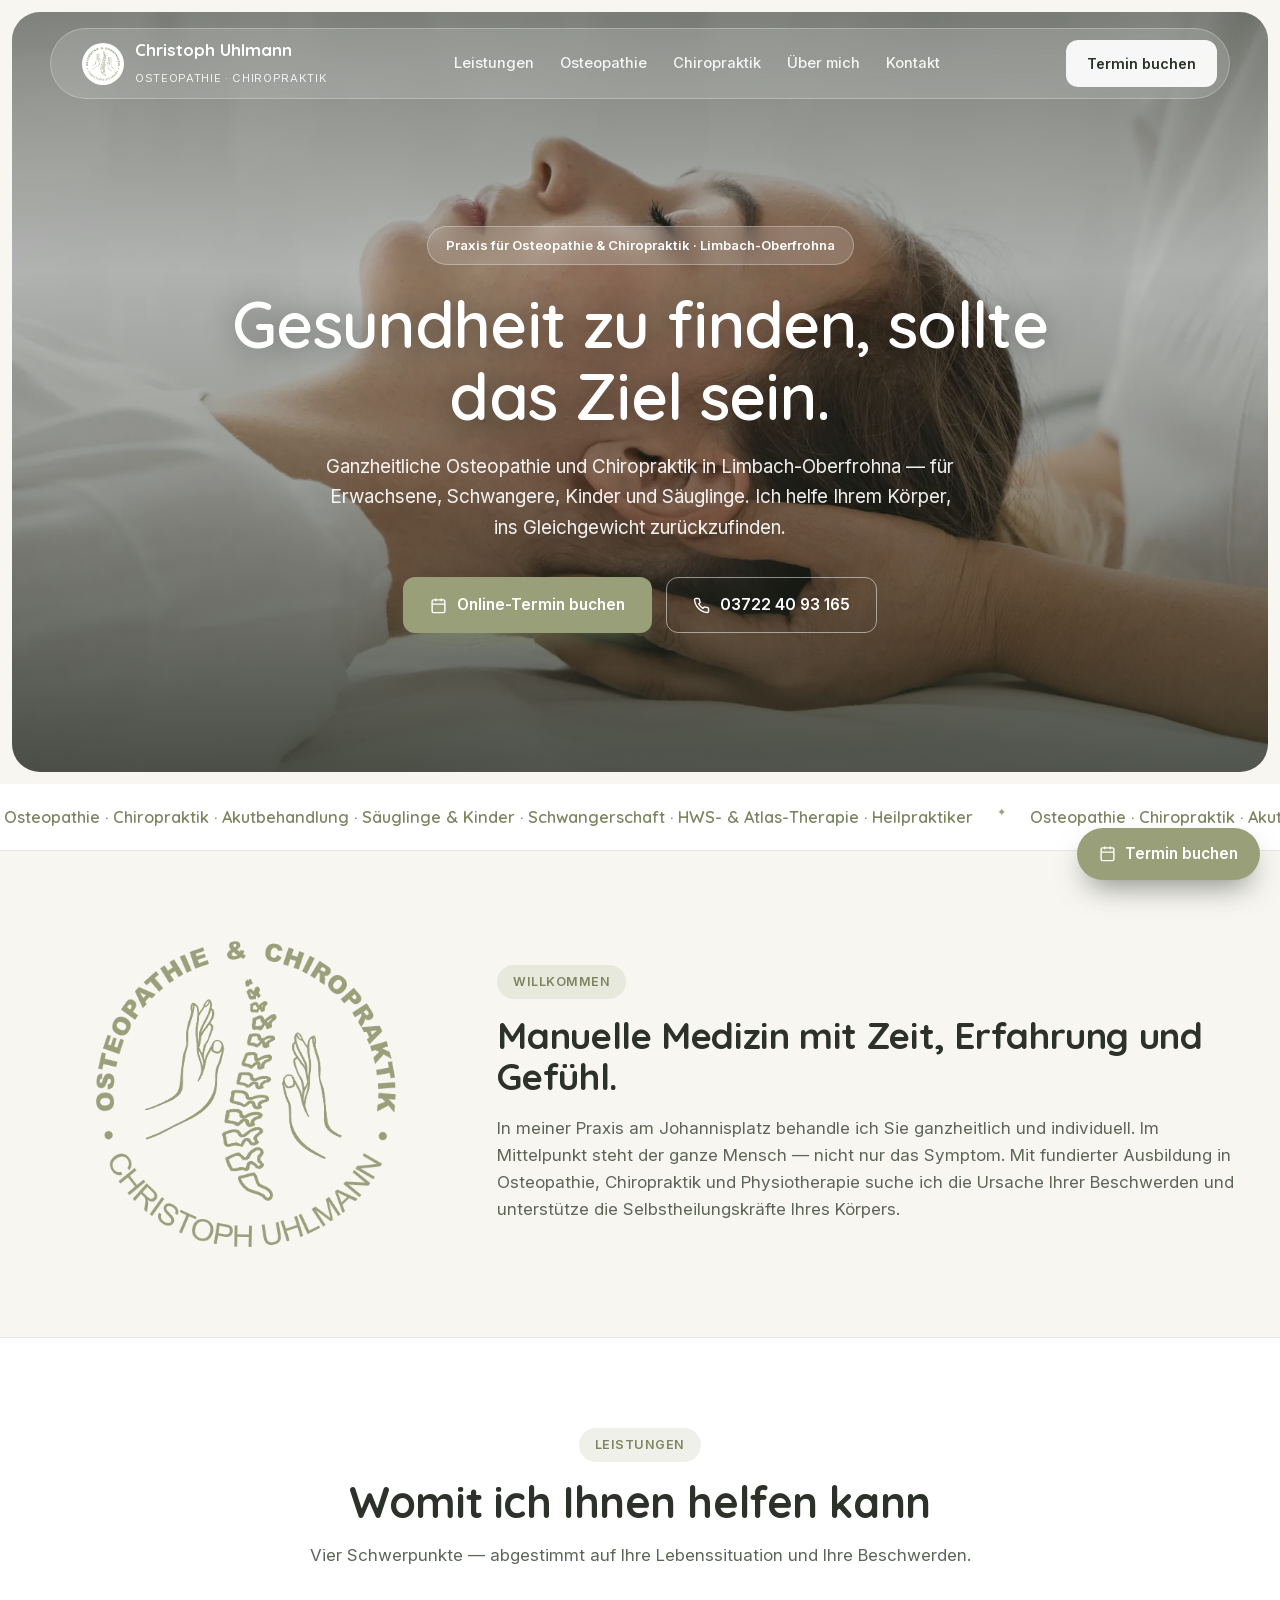
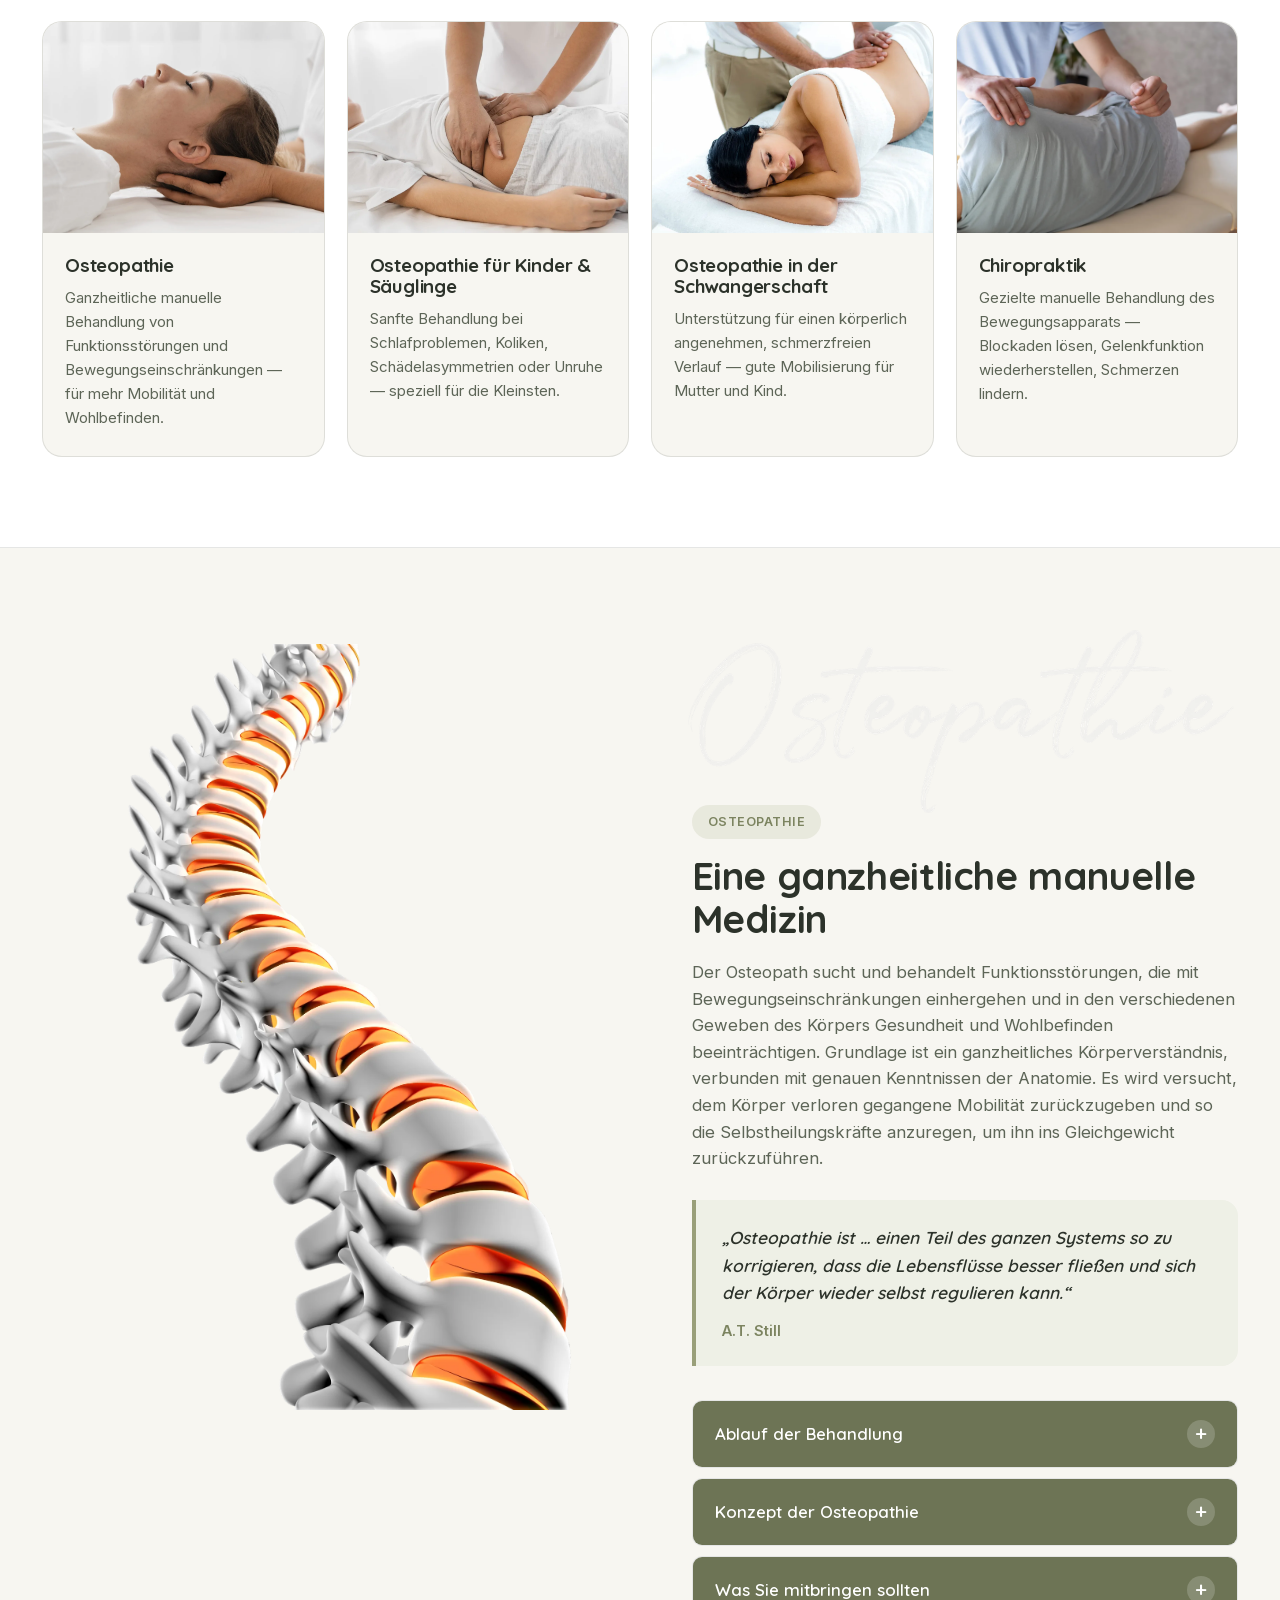
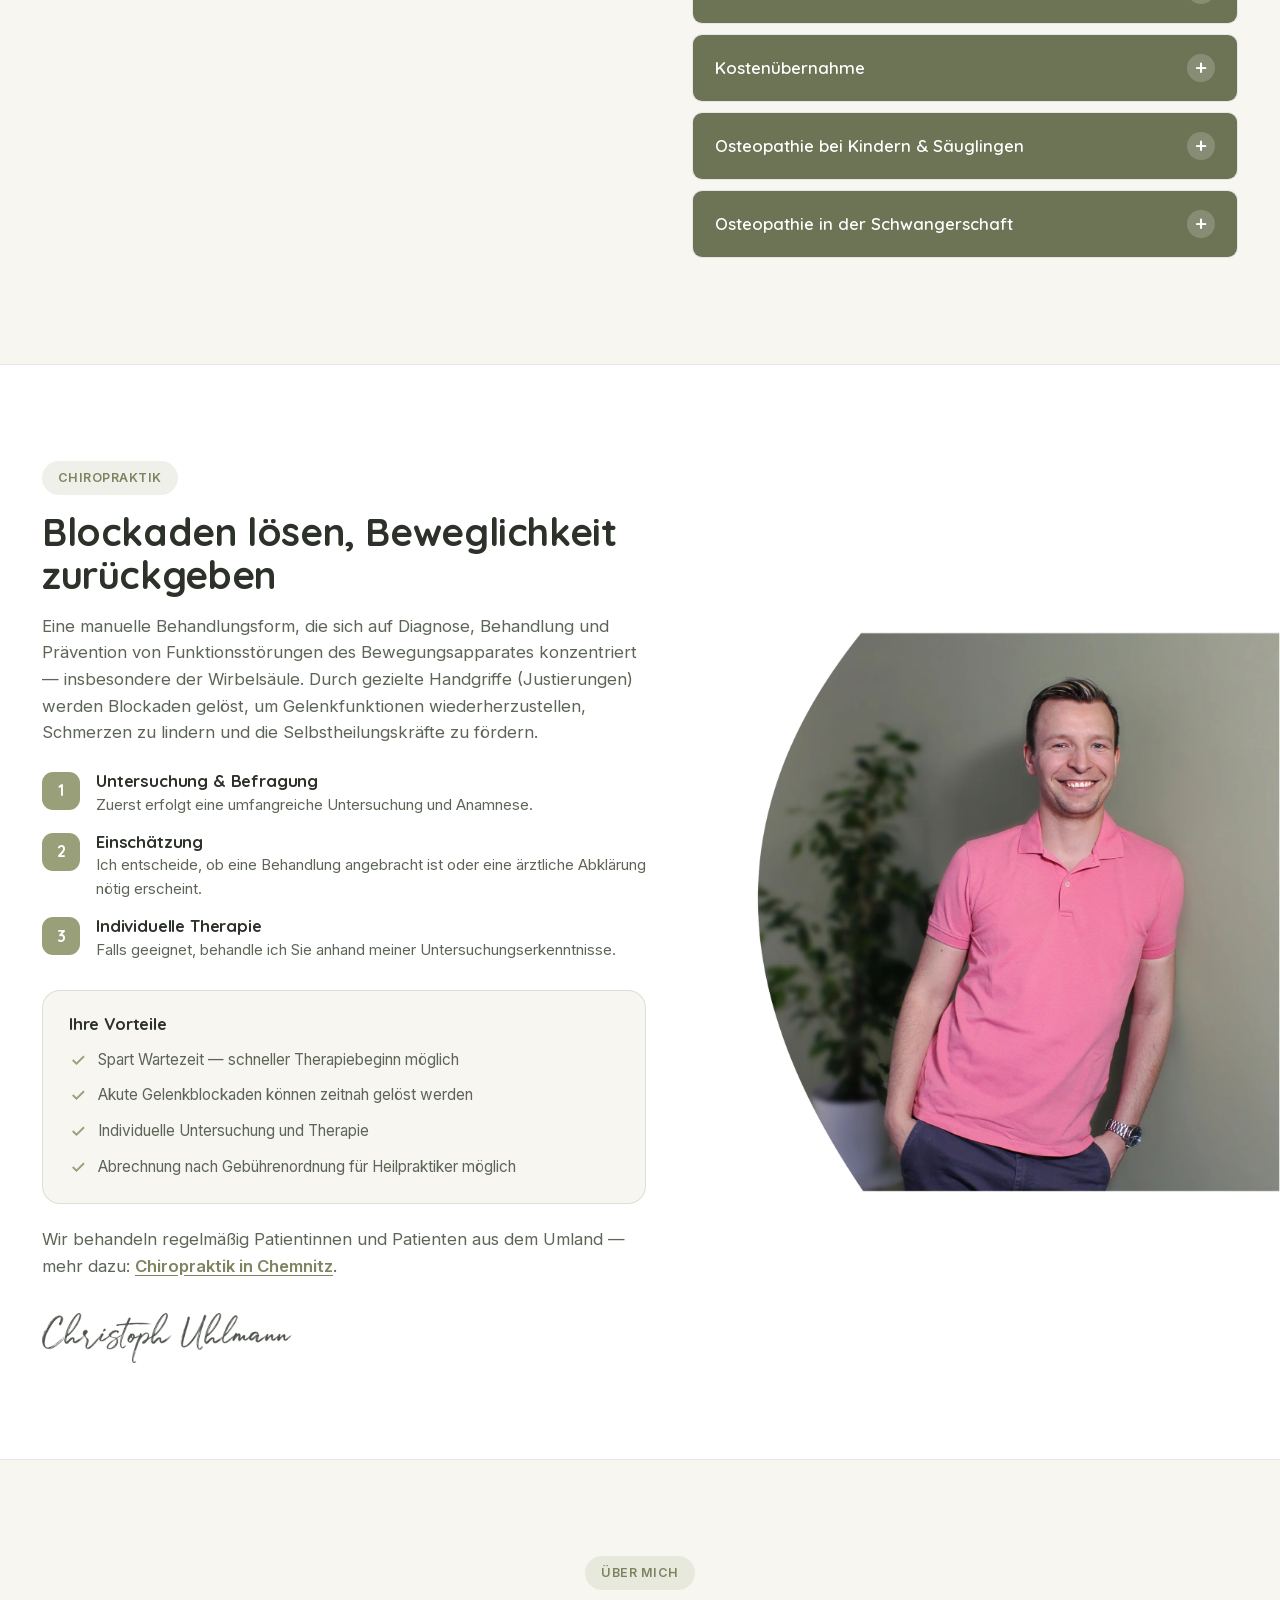
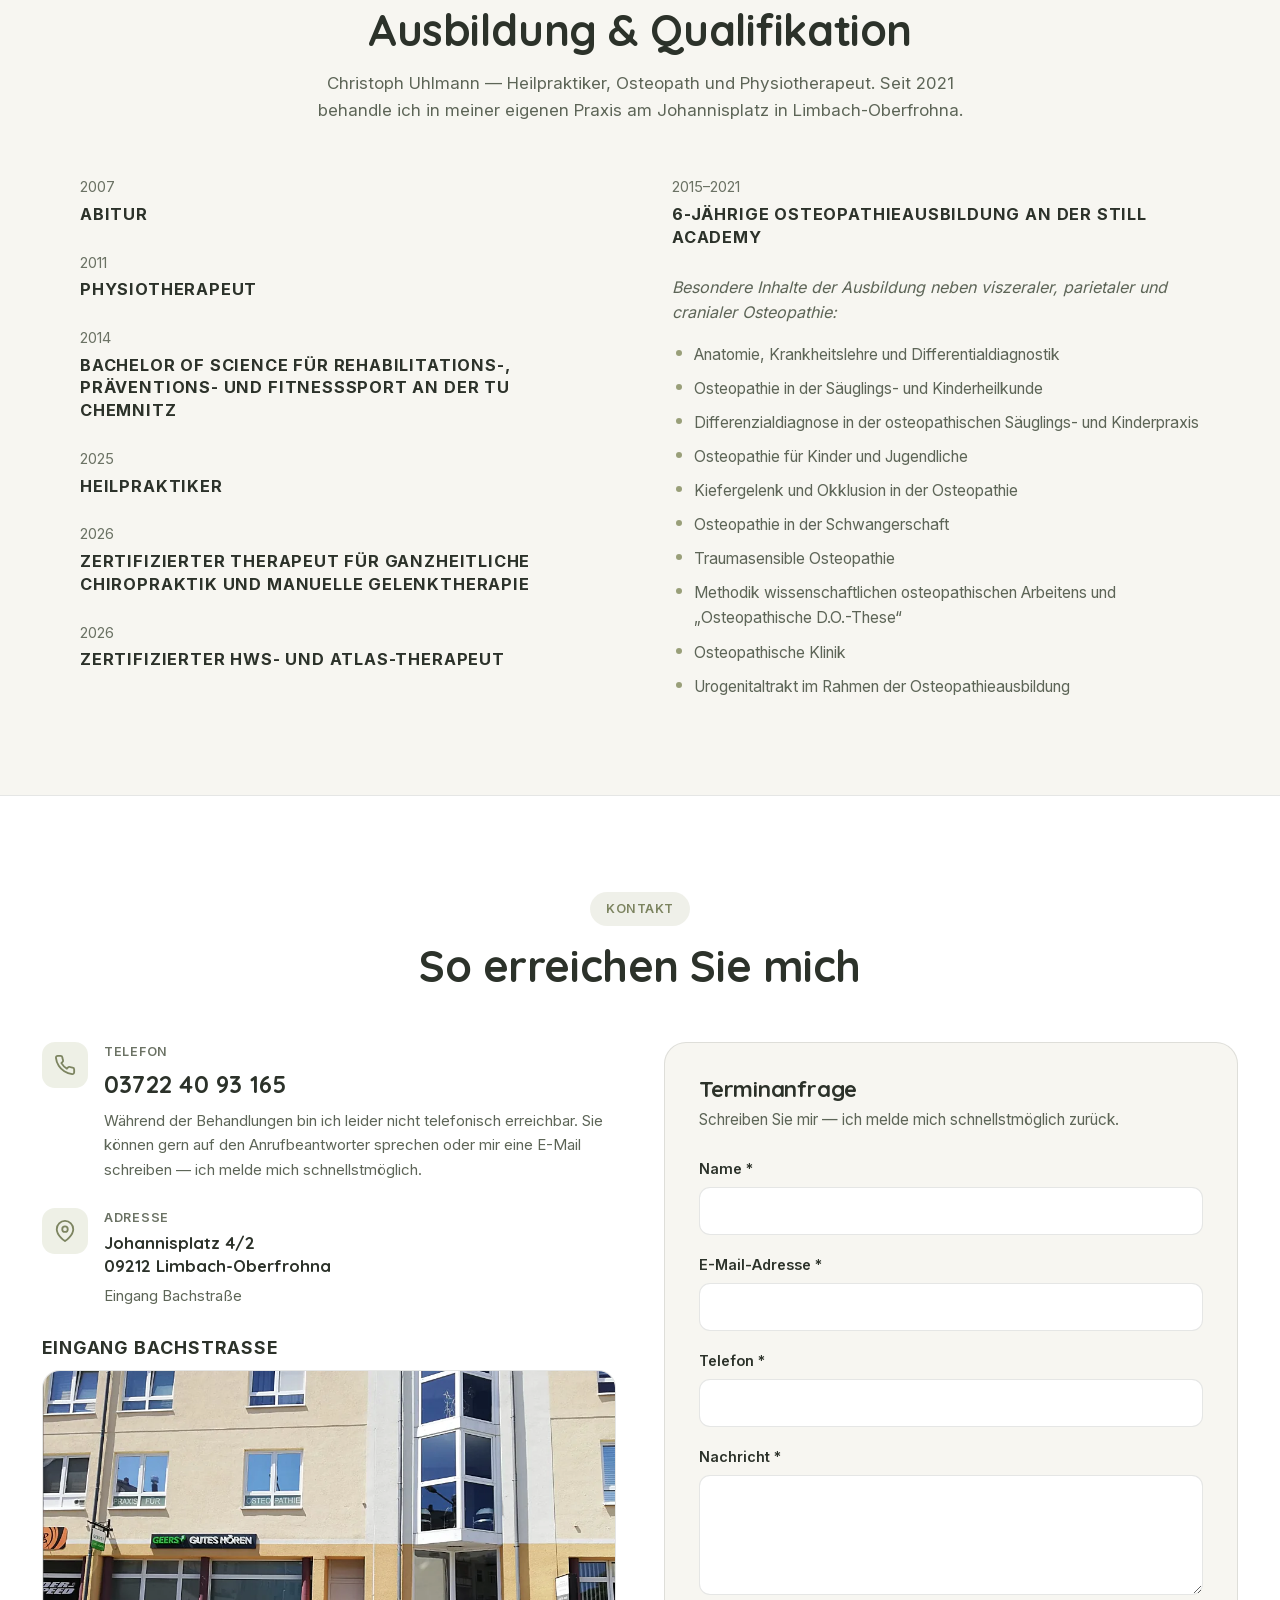
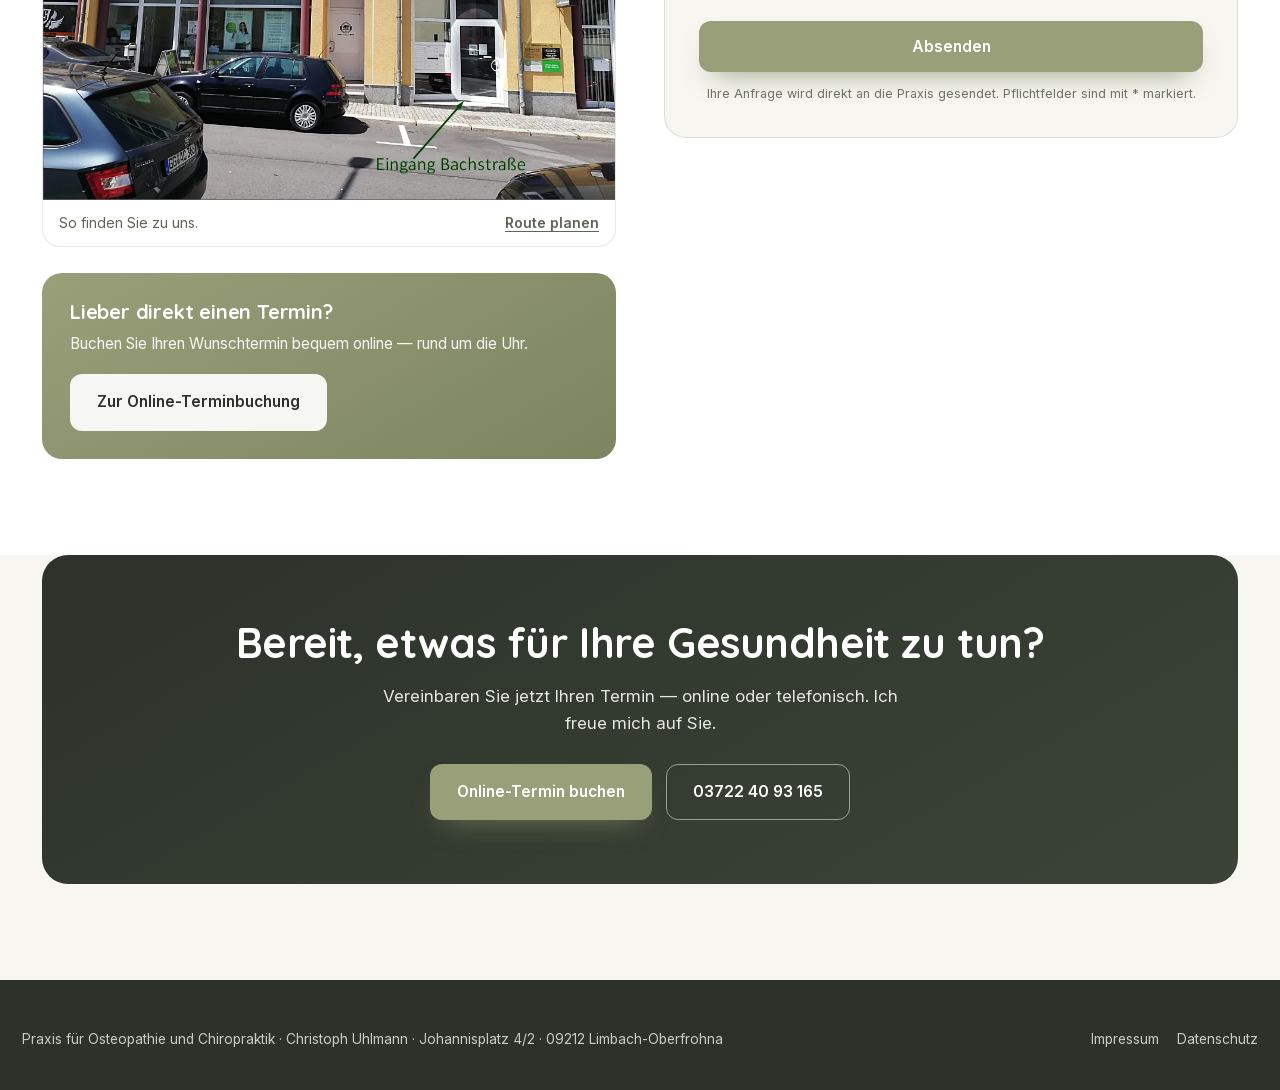
==== commit 8b3b6a08: "osteopathie-limbach: zurueck zur modernen Fassung (Nutzerentscheid) - Die moderne Version (Tag osteo" ====
--- a/osteopathie-limbach/index.html
+++ b/osteopathie-limbach/index.html
@@ -3,7 +3,7 @@
 <head>
 <meta charset="UTF-8">
 <meta name="viewport" content="width=device-width, initial-scale=1">
-<title>Praxis für Osteopathie und Chiropraktik in Limbach-Oberfrohna | Christoph Uhlmann</title>
+<title>Praxis für Osteopathie & Chiropraktik in Limbach-Oberfrohna | Christoph Uhlmann</title>
 <meta name="description" content="Ihre Osteopathiepraxis für Limbach-Oberfrohna: Osteopathie, Chiropraktik & Akutbehandlung — auch für Säuglinge und Schwangere. Jetzt Termin vereinbaren: 03722 40 93 165.">
 <meta name="keywords" content="Osteopathie Limbach, Chiropraktik Limbach-Oberfrohna, Osteopathie Chemnitz, Osteopathie für Säuglinge, Osteopathie Schwangerschaft, Heilpraktiker Limbach">
 <meta name="robots" content="index,follow,max-image-preview:large">
@@ -15,191 +15,248 @@
 <link rel="stylesheet" href="assets/fonts/fonts.css">
 <style>
 :root{
-  --sage:#999f79; --sage-dk:#7c8460;
-  --bg:#f6f6f6; --bg2:#fafafa; --ink:#303030; --txt:#4c4c4c;
-  --line:#e5e5e5; --blue:#066aab;
-  --rale:'Raleway',sans-serif; --quick:'Quicksand',sans-serif;
+  --sage:#999f79; --sage-2:#a9b17f; --sage-dk:#7c8460; --sage-soft:#eef0e6;
+  --cream:#f7f6f1; --ink:#2c322a; --soft:#5d6557; --muted:#6b7264;
+  --white:#fff; --line:rgba(44,50,42,.12);
+  --head:'Quicksand',system-ui,sans-serif; --body:'Inter',system-ui,sans-serif;
+  --shadow:0 24px 50px -28px rgba(44,50,42,.4);
 }
 *{box-sizing:border-box;margin:0;padding:0}
 html{scroll-behavior:smooth}
-body{font-family:var(--rale);font-size:14px;line-height:26px;color:var(--txt);background:var(--bg);-webkit-font-smoothing:antialiased;overflow-x:hidden}
+body{font-family:var(--body);background:var(--cream);color:var(--ink);line-height:1.6;-webkit-font-smoothing:antialiased;overflow-x:hidden}
 a{color:inherit;text-decoration:none}
 img,svg{display:block;max-width:100%}
 img{height:auto}
 picture{display:contents}
-h1,h2,h3,h4{font-family:var(--rale);color:var(--ink)}
-h2{font-size:24px;font-weight:600;text-transform:uppercase;letter-spacing:1px;line-height:1.4}
-h3{font-size:17px;font-weight:600;text-transform:uppercase;letter-spacing:.5px;line-height:1.5}
-h4{font-size:19px;font-weight:400;line-height:1.5}
-.wrap{max-width:1100px;margin:0 auto;padding:0 25px}
+.wrap{max-width:1240px;margin:0 auto;padding:0 22px}
 section{position:relative}
-
-/* ---------- HEADER (Original: 100px, Logo links, Menü uppercase rechts) ---------- */
-.hdr{position:fixed;top:0;left:0;right:0;z-index:100;background:#fff;box-shadow:0 1px 3px rgba(0,0,0,.08)}
-.hdr-in{max-width:1100px;margin:0 auto;padding:0 25px;height:100px;display:flex;align-items:center;justify-content:space-between;gap:20px}
-.hdr .logo-link img{height:90px;width:auto}
-.mainnav{display:flex;align-items:center;gap:28px}
-.mainnav a{font-size:12px;font-weight:300;letter-spacing:1px;text-transform:uppercase;color:var(--ink);padding:8px 0;transition:color .2s}
-.mainnav a:hover,.mainnav a.on{color:var(--sage)}
-.navdrop{position:relative}
-.navdrop>a::after{content:" ▾";font-size:9px}
-.dropmenu{position:absolute;top:100%;right:0;background:#fff;box-shadow:0 4px 14px rgba(0,0,0,.12);min-width:170px;padding:8px 0;display:none}
-.navdrop:hover .dropmenu,.navdrop:focus-within .dropmenu{display:block}
-.dropmenu a{display:block;padding:8px 18px}
-.burger{display:none;width:42px;height:42px;background:none;border:1px solid var(--line);border-radius:3px;cursor:pointer;color:var(--ink)}
+h1,h2,h3,h4{font-family:var(--head);line-height:1.12;letter-spacing:-.01em;font-weight:700;color:var(--ink)}
+
+/* ---------- buttons / pills ---------- */
+.pill{display:inline-flex;align-items:center;gap:8px;background:rgba(153,159,121,.16);color:var(--sage-dk);border-radius:999px;padding:7px 16px;font-size:.78rem;font-weight:600;letter-spacing:.04em;text-transform:uppercase;width:fit-content}
+.btn{display:inline-flex;align-items:center;justify-content:center;gap:10px;font-family:var(--body);font-weight:600;font-size:.96rem;padding:15px 26px;border-radius:12px;border:1px solid transparent;cursor:pointer;transition:.25s;white-space:nowrap}
+.btn svg{flex:none}
+.btn-primary{background:var(--sage);color:#fff;box-shadow:0 14px 28px -14px rgba(124,132,96,.85)}
+.btn-primary:hover{background:var(--sage-2);transform:translateY(-2px)}
+.btn-light{background:rgba(255,255,255,.92);color:var(--ink)}
+.btn-light:hover{background:#fff;transform:translateY(-2px)}
+.btn-ghost{background:transparent;border-color:rgba(255,255,255,.5);color:#fff}
+.btn-ghost:hover{background:rgba(255,255,255,.14)}
+.btn-out{background:transparent;border-color:var(--line);color:var(--ink)}
+.btn-out:hover{border-color:var(--sage);color:var(--sage-dk)}
+
+.sec-head{max-width:680px;margin:0 auto 52px;text-align:center;display:flex;flex-direction:column;align-items:center;gap:16px}
+.sec-head h2{font-size:clamp(1.8rem,3.6vw,2.7rem)}
+.sec-head p{color:var(--soft);font-size:1.06rem}
+
+/* ---------- reveal ---------- */
+.reveal{opacity:0;transform:translateY(26px);transition:opacity .8s cubic-bezier(.2,.7,.2,1),transform .8s cubic-bezier(.2,.7,.2,1)}
+.reveal.in{opacity:1;transform:none}
+
+/* ---------- HERO ---------- */
+.hero-pad{padding:12px}
+.hero{position:relative;display:flex;flex-direction:column;min-height:min(88vh,760px);border-radius:28px;overflow:hidden}
+.hero-bg{position:absolute;inset:0;z-index:0}
+.hero-bg img{position:absolute;inset:0;width:100%;height:100%;object-fit:cover}
+.hero-scrim{position:absolute;inset:0;z-index:1;background:linear-gradient(180deg,rgba(38,44,34,.55) 0%,rgba(38,44,34,.28) 34%,rgba(38,44,34,.42) 62%,rgba(38,44,34,.78) 100%)}
+.hero>.nav,.hero>.hero-center{position:relative;z-index:2;width:100%}
+
+.nav{display:flex;justify-content:center;padding:16px 16px 0}
+.navpill{display:flex;align-items:center;gap:24px;width:100%;max-width:1180px;background:rgba(255,255,255,.14);backdrop-filter:blur(16px);-webkit-backdrop-filter:blur(16px);border:1px solid rgba(255,255,255,.26);border-radius:999px;padding:9px 12px 9px 20px}
+.brand{display:flex;align-items:center;gap:11px;color:#fff}
+.brand .logo{width:42px;height:42px;border-radius:50%;background:#fff;padding:4px;object-fit:contain;flex:none}
+.brand .bt{font-family:var(--head);font-weight:700;font-size:1.05rem;line-height:1.1}
+.brand .bs{font-size:.7rem;opacity:.85;letter-spacing:.06em;text-transform:uppercase}
+.nav-links{display:flex;gap:22px;margin:0 auto;font-size:.92rem;font-weight:500}
+.nav-links a{color:rgba(255,255,255,.9);padding:6px 2px;transition:.2s}
+.nav-links a:hover{color:#fff}
+.nav-cta{display:flex;align-items:center;gap:10px}
+.nav-cta .btn{padding:11px 20px;font-size:.9rem}
+.burger{display:none;width:44px;height:44px;border-radius:999px;background:rgba(255,255,255,.16);border:1px solid rgba(255,255,255,.3);cursor:pointer;color:#fff}
 .burger svg{margin:auto}
 
-/* ---------- HERO (RevSlider-Optik: slide12, Text links im Weißraum) ---------- */
-.hero{margin-top:100px;position:relative;background:#fff;overflow:hidden}
-.hero img.bg{width:100%;height:auto;min-height:420px;object-fit:cover;object-position:right center}
-.hero-txt{position:absolute;top:50%;left:0;transform:translateY(-50%);width:min(46%,560px);padding:0 25px 0 max(25px,calc((100vw - 1100px)/2))}
-.hero-txt .pre{font-size:13px;letter-spacing:3px;text-transform:uppercase;color:var(--sage);font-weight:500;margin-bottom:14px}
-.hero-txt h1{font-family:var(--quick);font-size:clamp(26px,3.4vw,46px);font-weight:600;color:var(--ink);line-height:1.2;margin-bottom:18px}
-.hero-txt p{font-size:15px;line-height:27px;margin-bottom:26px;max-width:420px}
-.qbutton{display:inline-flex;align-items:center;justify-content:center;font-family:var(--rale);font-size:14px;font-weight:500;color:#fff;background:var(--sage);border:none;border-radius:3px;padding:0 26px;height:46px;line-height:46px;cursor:pointer;transition:background .2s;white-space:nowrap}
-.qbutton:hover{background:var(--sage-dk)}
-
-/* ---------- CLAIM (Riesenlogo + h4-Zitat) ---------- */
-.claim{padding:90px 0 40px;text-align:center}
-.claim h4{font-size:clamp(20px,2.4vw,28px);font-weight:400;color:var(--ink);margin-bottom:34px}
-.claim img{width:min(430px,72vw);margin:0 auto}
-
-/* ---------- LEISTUNGS-KACHELN ---------- */
-.services{padding:70px 0 80px}
-.sgrid{display:grid;grid-template-columns:repeat(4,1fr);gap:26px}
-.scard{display:flex;flex-direction:column;background:none}
-.scard-img{aspect-ratio:4/3;overflow:hidden;margin-bottom:18px}
-.scard-img img{width:100%;height:100%;object-fit:cover;transition:transform .5s}
-.scard:hover .scard-img img{transform:scale(1.05)}
-.scard h3{margin-bottom:8px}
-.scard p{font-size:14px;line-height:24px}
-
-/* ---------- OSTEOPATHIE (Spine links, Schriftzug, Akkordeons) ---------- */
-.osteo{padding:40px 0 90px;overflow:hidden}
-.osteo-grid{display:grid;grid-template-columns:1.02fr .98fr;gap:clamp(28px,4.5vw,70px);align-items:start}
-.osteo-figure{position:sticky;top:120px;margin:0;display:grid;place-items:center}
-.osteo-figure img{width:100%;max-width:none;max-height:calc(100vh - 140px);object-fit:contain;object-position:center top}
-.osteo-main{display:flex;flex-direction:column;gap:30px;padding:20px 0 10px}
-.osteo-script{display:block;width:min(640px,100%);margin:0 0 -6px -4px;opacity:.55;pointer-events:none;user-select:none}
-.osteo-intro p{font-size:14px;line-height:26px}
-.quote{margin-top:26px;display:flex;gap:14px}
-.quote .qm{font-family:Georgia,serif;font-size:52px;line-height:1;color:#c9c9c9;flex:none}
-.quote p{font-size:19px;line-height:1.65;font-style:italic;color:#9a9a9a;margin:0}
-.quote cite{display:block;margin-top:8px;font-style:normal;font-size:14px;color:#9a9a9a}
-
-.acc{display:flex;flex-direction:column;gap:8px}
-.acc-item{background:#fff;border:none;border-radius:0;overflow:hidden}
-.acc-q{width:100%;display:flex;align-items:center;justify-content:space-between;gap:16px;padding:15px 20px;background:var(--sage);border:none;cursor:pointer;font-family:var(--rale);font-weight:400;font-size:19px;color:#fff;text-align:left;transition:background .2s}
-.acc-q:hover{background:var(--sage-dk)}
-.acc-ic{flex:none;font-size:22px;line-height:1;color:#fff;transition:transform .3s}
+.hero-center{flex:1;display:flex;flex-direction:column;align-items:center;justify-content:center;text-align:center;padding:60px 22px 72px;max-width:880px;margin:0 auto}
+.hero-badge{display:inline-flex;align-items:center;gap:8px;background:rgba(255,255,255,.16);backdrop-filter:blur(10px);-webkit-backdrop-filter:blur(10px);border:1px solid rgba(255,255,255,.3);color:#fff;border-radius:999px;padding:8px 18px;font-size:.82rem;font-weight:600;margin-bottom:24px}
+.hero h1{color:#fff;font-size:clamp(2.2rem,5.4vw,4rem);text-shadow:0 2px 30px rgba(0,0,0,.4);margin-bottom:20px;font-weight:600}
+.hero-sub{color:rgba(255,255,255,.92);font-size:clamp(1rem,1.6vw,1.18rem);max-width:640px;margin-bottom:34px}
+.hero-ctas{display:flex;gap:14px;flex-wrap:wrap;justify-content:center}
+
+/* ---------- MARQUEE ---------- */
+.marquee{overflow:hidden;padding:20px 0;background:var(--white);border-bottom:1px solid var(--line)}
+.marquee-track{display:flex;width:max-content;animation:scroll 32s linear infinite;white-space:nowrap}
+@keyframes scroll{to{transform:translateX(-50%)}}
+.marquee-track span{display:inline-flex;align-items:center;font-family:var(--head);font-size:1.02rem;font-weight:600;color:var(--sage-dk);padding:0 4px}
+.marquee-track i{color:var(--sage);font-style:normal;padding:0 20px;font-size:.7rem}
+
+/* ---------- INTRO ---------- */
+.intro{padding:90px 0}
+.intro-box{display:grid;grid-template-columns:.55fr 1fr;gap:48px;align-items:center}
+.intro-logo{display:grid;place-items:center}
+.intro-logo img{width:min(300px,80%)}
+.intro-text h2{font-size:clamp(1.6rem,3vw,2.3rem);margin:16px 0 18px}
+.intro-text p{color:var(--soft);font-size:1.06rem}
+
+/* ---------- LEISTUNGEN ---------- */
+.services{padding:90px 0;background:var(--white);border-top:1px solid var(--line);border-bottom:1px solid var(--line)}
+.grid4{display:grid;grid-template-columns:repeat(4,1fr);gap:22px}
+.scard{background:var(--cream);border:1px solid var(--line);border-radius:20px;overflow:hidden;display:flex;flex-direction:column;transition:transform .4s cubic-bezier(.2,.7,.2,1),box-shadow .4s}
+.scard:hover{transform:translateY(-6px);box-shadow:var(--shadow)}
+.scard-img{aspect-ratio:4/3;overflow:hidden}
+.scard-img img{width:100%;height:100%;object-fit:cover;transition:transform .6s cubic-bezier(.2,.7,.2,1)}
+.scard:hover .scard-img img{transform:scale(1.06)}
+.scard-body{padding:22px 22px 26px;display:flex;flex-direction:column;flex:1}
+.scard-body h3{font-size:1.18rem;margin-bottom:10px}
+.scard-body p{color:var(--soft);font-size:.94rem;flex:1}
+
+/* ---------- OSTEOPATHIE ---------- */
+.osteo{padding:56px 0 96px;overflow:hidden}
+.osteo-grid{display:grid;grid-template-columns:1.04fr .96fr;gap:clamp(28px,4.5vw,72px);align-items:start}
+.osteo-intro h2{font-size:clamp(1.7rem,3vw,2.4rem);margin:16px 0 18px}
+.osteo-intro p{color:var(--soft);font-size:1.04rem}
+.quote{margin-top:28px;background:var(--sage-soft);border-left:4px solid var(--sage);border-radius:0 16px 16px 0;padding:24px 26px}
+.quote p{font-family:var(--head);font-size:1.08rem;font-weight:600;color:var(--ink);font-style:italic;margin:0}
+.quote cite{display:block;margin-top:12px;font-style:normal;font-weight:600;color:var(--sage-dk);font-size:.9rem}
+
+.acc{display:flex;flex-direction:column;gap:10px}
+.acc-item{background:var(--white);border:1px solid var(--line);border-radius:10px;overflow:hidden}
+.acc-q{width:100%;display:flex;align-items:center;justify-content:space-between;gap:16px;padding:19px 22px;background:#6d7455;border:none;cursor:pointer;font-family:var(--head);font-weight:600;font-size:1.05rem;color:#fff;text-align:left;transition:background .25s}
+.acc-q:hover{background:#616849}
+.acc-ic{width:28px;height:28px;border-radius:999px;display:grid;place-items:center;background:rgba(255,255,255,.18);color:#fff;flex:none;font-size:1.3rem;line-height:1;transition:transform .3s}
 .acc-item.open .acc-ic{transform:rotate(45deg)}
 .acc-a{max-height:0;overflow:hidden;transition:max-height .4s cubic-bezier(.2,.7,.2,1)}
-.acc-a p{padding:16px 20px 20px;font-size:14px;line-height:26px;color:var(--txt)}
-
-/* ---------- AUSBILDUNG ---------- */
-.about{padding:90px 0;background:#fff}
-.sec-head{text-align:center;margin-bottom:50px}
-.sec-head h2{margin-bottom:12px}
-.sec-head p{max-width:640px;margin:0 auto}
-.edu-grid{display:grid;grid-template-columns:1fr 1fr;gap:64px;align-items:start;max-width:1000px;margin:0 auto}
-.edu-item{margin-bottom:24px}
+.acc-a p{padding:16px 22px 22px;color:var(--soft);font-size:.96rem}
+
+/* ---------- CHIROPRAKTIK ---------- */
+.chiro{padding:96px 0;background:var(--white);border-top:1px solid var(--line);border-bottom:1px solid var(--line);overflow:hidden}
+.chiro-grid{display:grid;grid-template-columns:1.05fr .95fr;gap:clamp(24px,3.5vw,54px);align-items:center}
+/* Porträt mit geschwungener Kante (Teil des Bilds) — läuft wie das Original bis an den rechten Bildschirmrand */
+.chiro-media{margin-right:min(0px,calc((1240px - 100vw)/2 - 22px));align-self:center}
+.chiro-media img{width:100%;height:auto}
+.chiro-text h2{font-size:clamp(1.7rem,3vw,2.4rem);margin:16px 0 16px}
+.chiro-text>p{color:var(--soft);font-size:1.04rem;margin-bottom:26px}
+.steps{display:flex;flex-direction:column;gap:16px;margin-bottom:28px}
+.step{display:flex;gap:16px;align-items:flex-start}
+.step .num{width:38px;height:38px;border-radius:11px;background:var(--sage);color:#fff;font-family:var(--head);font-weight:700;display:grid;place-items:center;flex:none}
+.step h3{font-size:1.04rem;margin-bottom:2px}
+.step p{color:var(--soft);font-size:.94rem}
+.adv{background:var(--cream);border:1px solid var(--line);border-radius:18px;padding:24px 26px}
+.adv h3{font-size:1.05rem;margin-bottom:14px}
+.adv ul{list-style:none;display:flex;flex-direction:column;gap:11px}
+.adv li{display:flex;gap:11px;align-items:flex-start;color:var(--soft);font-size:.96rem}
+.adv li svg{flex:none;color:var(--sage);margin-top:3px}
+
+/* ---------- ÜBER MICH / TIMELINE ---------- */
+.about{padding:96px 0}
+
+/* ---------- KONTAKT ---------- */
+.contact{padding:96px 0;background:var(--white);border-top:1px solid var(--line)}
+.contact-grid{display:grid;grid-template-columns:1fr 1fr;gap:48px;align-items:start}
+.cinfo{display:flex;flex-direction:column;gap:26px}
+.cblock{display:flex;gap:16px;align-items:flex-start}
+.cblock .ci{width:46px;height:46px;border-radius:13px;background:var(--sage-soft);color:var(--sage-dk);display:grid;place-items:center;flex:none}
+.cblock .cl{font-size:.78rem;text-transform:uppercase;letter-spacing:.06em;color:var(--muted);font-weight:600;margin-bottom:3px}
+.cblock .cv{font-family:var(--head);font-weight:700;font-size:1.25rem;color:var(--ink)}
+.cblock .cv a:hover{color:var(--sage-dk)}
+.cblock .cn{color:var(--soft);font-size:.94rem;margin-top:6px;white-space:pre-line}
+.booking-card{background:linear-gradient(150deg,var(--sage),var(--sage-dk));color:#fff;border-radius:20px;padding:28px}
+.booking-card h4{color:#fff;font-size:1.25rem;margin-bottom:8px}
+.booking-card p{opacity:.92;font-size:.96rem;margin-bottom:18px}
+
+.cform{background:var(--cream);border:1px solid var(--line);border-radius:22px;padding:34px}
+.cform h3{font-size:1.4rem;margin-bottom:6px}
+.cform .lead{color:var(--soft);font-size:.96rem;margin-bottom:24px}
+.field{margin-bottom:18px}
+.field label{display:block;font-weight:600;font-size:.9rem;margin-bottom:7px}
+.field input,.field textarea{width:100%;font-family:var(--body);font-size:1rem;padding:13px 15px;border:1px solid var(--line);border-radius:11px;background:var(--white);color:var(--ink);transition:border-color .2s}
+.field input:focus,.field textarea:focus{outline:none;border-color:var(--sage)}
+.field textarea{resize:vertical;min-height:120px}
+.cform .btn{width:100%}
+.formhint{font-size:.78rem;color:var(--muted);margin-top:12px;text-align:center}
+.hp{position:absolute;left:-9999px;width:1px;height:1px;overflow:hidden}
+
+/* ---------- CLOSING ---------- */
+.closing{padding:0 0 96px}
+.closing-box{background:linear-gradient(150deg,var(--ink),#3b4337);color:#fff;border-radius:26px;padding:clamp(36px,6vw,64px);text-align:center;display:flex;flex-direction:column;align-items:center;gap:18px}
+.closing-box h2{color:#fff;font-size:clamp(1.7rem,3.4vw,2.6rem)}
+.closing-box p{opacity:.88;max-width:560px;font-size:1.06rem}
+.closing-ctas{display:flex;gap:14px;flex-wrap:wrap;justify-content:center;margin-top:8px}
+
+/* ---------- FOOTER ---------- */
+.foot{background:var(--ink);color:rgba(255,255,255,.75);padding:48px 22px 40px}
+.foot-inner{max-width:1240px;margin:0 auto;display:flex;flex-wrap:wrap;gap:20px;justify-content:space-between;align-items:center}
+.foot .fnote{font-size:.86rem}
+.foot .flinks{display:flex;gap:18px;font-size:.86rem}
+.foot .flinks a:hover{color:#fff}
+
+/* ---------- floating booking ---------- */
+.fab{position:fixed;right:20px;bottom:20px;z-index:50;background:var(--sage);color:#fff;border-radius:999px;padding:14px 22px;font-family:var(--body);font-weight:600;font-size:.95rem;box-shadow:0 14px 30px -10px rgba(44,50,42,.6);display:inline-flex;align-items:center;gap:9px;transition:.25s}
+.fab:hover{background:var(--sage-2);transform:translateY(-2px)}
+
+/* ---------- DRAWER ---------- */
+.scrim{position:fixed;inset:0;background:rgba(38,44,34,.5);opacity:0;pointer-events:none;transition:.3s;z-index:60}
+.scrim.show{opacity:1;pointer-events:auto}
+.drawer{position:fixed;top:0;right:0;height:100%;width:300px;max-width:84vw;background:var(--ink);color:#fff;transform:translateX(100%);transition:transform .35s cubic-bezier(.2,.7,.2,1);z-index:70;padding:26px;display:flex;flex-direction:column;gap:6px}
+.drawer.show{transform:translateX(0)}
+.drawer .dclose{align-self:flex-end;background:rgba(255,255,255,.12);border:none;color:#fff;width:42px;height:42px;border-radius:999px;cursor:pointer;margin-bottom:12px}
+.drawer a{padding:14px 4px;font-size:1.05rem;font-weight:600;border-bottom:1px solid rgba(255,255,255,.12)}
+.drawer .btn{margin-top:18px}
+
+/* ---------- RESPONSIVE ---------- */
+/* ---------- Osteopathie: bildschirmfüllende Wirbelsäule, Schriftzug, Inhalt rechts ---------- */
+.osteo-figure{position:sticky;top:40px;margin:0;display:grid;place-items:center}
+.osteo-figure img{width:100%;max-width:none;max-height:calc(100vh - 60px);object-fit:contain;object-position:center top}
+.osteo-main{display:flex;flex-direction:column;gap:34px;padding:26px 0 10px}
+.osteo-script{display:block;width:min(660px,100%);margin:0 0 -8px -4px;opacity:.5;pointer-events:none;user-select:none}
+
+/* ---------- Ausbildung: zweispaltige Stationen wie das Original ---------- */
+.edu-grid{display:grid;grid-template-columns:1fr 1fr;gap:64px;align-items:start;max-width:1120px;margin:0 auto}
+.edu-item{margin-bottom:26px}
 .edu-item:last-child{margin-bottom:0}
-.edu-yr{display:block;font-size:14px;color:var(--txt);margin-bottom:2px}
-.edu-t{font-weight:600;text-transform:uppercase;letter-spacing:.5px;color:var(--ink);font-size:16px;line-height:1.55;margin:0}
-.edu-note{font-style:italic;color:var(--txt);margin:12px 0 14px}
-.edu-list{list-style:none;display:flex;flex-direction:column;gap:8px;margin:0;padding:0}
-.edu-list li{position:relative;padding-left:20px;font-size:14px;line-height:24px}
-.edu-list li::before{content:"";position:absolute;left:2px;top:9px;width:6px;height:6px;border-radius:50%;background:var(--ink)}
-
-/* ---------- CHIROPRAKTIK (Text links, Porträt mit Kurve rechts) ---------- */
-.chiro{padding:90px 0;background:#fff;overflow:hidden}
-.chiro-grid{display:grid;grid-template-columns:1fr 1fr;gap:clamp(24px,3.5vw,54px);align-items:center}
-.chiro-media{margin-right:min(0px,calc((1100px - 100vw)/2 - 25px));align-self:center}
-.chiro-media img{width:100%;height:auto}
-.chiro-text h3{font-size:20px;text-transform:none;letter-spacing:0;font-weight:700;margin-bottom:16px}
-.chiro-text>p{margin-bottom:24px}
-.sub-b{font-weight:700;color:var(--ink);font-size:15px;margin:18px 0 8px}
-.blist{list-style:none;display:flex;flex-direction:column;gap:7px;margin:0;padding:0}
-.blist li{position:relative;padding-left:20px;font-size:14px;line-height:24px}
-.blist li::before{content:"";position:absolute;left:2px;top:9px;width:6px;height:6px;border-radius:50%;background:var(--ink)}
-.signature{width:250px;margin-top:32px;opacity:.85}
-.chemnitz-note{margin-top:20px;font-size:14px}
-.chemnitz-note a{color:var(--sage-dk);text-decoration:underline;text-underline-offset:2px;font-weight:600}
+.edu-yr{display:block;font-size:.92rem;color:var(--muted);margin-bottom:3px}
+.edu-t{font-weight:700;text-transform:uppercase;letter-spacing:.05em;color:var(--ink);font-size:1.02rem;line-height:1.4;margin:0}
+.edu-note{font-style:italic;color:var(--soft);margin:12px 0 16px}
+.edu-list{list-style:none;display:flex;flex-direction:column;gap:9px;margin:0;padding:0}
+.edu-list li{position:relative;padding-left:22px;color:var(--soft);font-size:.98rem}
+.edu-list li::before{content:"";position:absolute;left:4px;top:.52em;width:6px;height:6px;border-radius:50%;background:var(--sage)}
+.signature{width:250px;margin-top:34px;opacity:.9}
+.chemnitz-note{margin-top:22px;color:var(--soft);font-size:.98rem}
+.chemnitz-note a{color:var(--sage-dk);font-weight:600;text-decoration:underline;text-underline-offset:3px}
 .chemnitz-note a:hover{color:var(--ink)}
 
-/* ---------- KONTAKT ---------- */
-.contact{padding:90px 0;background:var(--bg2)}
-.contact-grid{display:grid;grid-template-columns:1fr 1fr;gap:56px;align-items:start;margin-top:10px}
-.cl-h{margin-bottom:6px}
-.cphone{font-size:26px;font-weight:600;color:var(--ink);letter-spacing:.5px;margin-bottom:16px}
-.cphone a:hover{color:var(--sage-dk)}
-.cinfo>p{margin-bottom:26px;max-width:460px}
-.centrance{margin:14px 0 0;border:1px solid var(--line);background:#fff}
+/* ---------- Kontakt: Eingangsfoto statt Karten-Einbettung ---------- */
+.cv-big a{font-size:1.5rem;font-weight:700;letter-spacing:.01em}
+.centrance-title{font-family:var(--body);font-weight:700;text-transform:uppercase;letter-spacing:.05em;font-size:1.12rem;color:var(--ink);margin:4px 0 12px}
+.centrance{margin:0;border-radius:18px;overflow:hidden;border:1px solid var(--line);background:var(--white)}
 .centrance img{width:100%;display:block;aspect-ratio:4/3;object-fit:cover}
-.centrance figcaption{padding:10px 14px;font-size:13px;color:var(--txt);display:flex;align-items:center;justify-content:space-between;gap:12px;flex-wrap:wrap}
-.centrance a{color:var(--sage-dk);font-weight:600;text-decoration:underline;text-underline-offset:3px}
+.centrance figcaption{padding:12px 16px;font-size:.88rem;color:var(--soft);display:flex;align-items:center;justify-content:space-between;gap:12px;flex-wrap:wrap}
+.centrance a{color:var(--soft);font-weight:600;text-decoration:underline;text-underline-offset:3px}
 .centrance a:hover{color:var(--ink)}
-.cform h3{margin-bottom:22px;font-size:20px}
-.field{margin-bottom:16px}
-.field label{display:block;font-weight:700;font-size:14px;color:var(--ink);margin-bottom:6px}
-.field label .req{color:#c0392b}
-.field input,.field textarea{width:100%;background:#fff;border:1px solid #ccc;border-radius:2px;padding:10px 12px;font-family:var(--rale);font-size:14px;color:var(--ink)}
-.field textarea{min-height:130px;resize:vertical}
-.field input:focus,.field textarea:focus{outline:2px solid var(--sage);outline-offset:0;border-color:var(--sage)}
-.hp{position:absolute;left:-9999px;top:-9999px}
-.submitbtn{display:inline-block;font-family:var(--rale);font-size:17px;font-weight:500;color:#fff;background:var(--blue);border:none;border-radius:3px;padding:11px 30px;cursor:pointer;transition:filter .2s}
-.submitbtn:hover{filter:brightness(1.12)}
-.submitbtn:disabled{opacity:.6;cursor:default}
-.formhint{font-size:13px;line-height:20px;color:var(--txt);margin-top:12px}
-
-/* ---------- FOOTER ---------- */
-.foot{background:var(--bg);border-top:1px solid var(--line);padding:34px 25px;text-align:center}
-.foot .cop{font-size:13px;color:var(--txt)}
-.foot .flinks{margin-top:8px;display:flex;gap:22px;justify-content:center}
-.foot .flinks a{font-size:12px;letter-spacing:1px;text-transform:uppercase;color:var(--ink)}
-.foot .flinks a:hover{color:var(--sage-dk)}
-
-/* ---------- FLOATING ---------- */
-.fab{position:fixed;right:22px;bottom:22px;z-index:90;background:var(--sage);color:#fff;font-size:15px;font-weight:500;padding:12px 22px;border-radius:6px;box-shadow:0 6px 18px rgba(0,0,0,.18);transition:background .2s}
-.fab:hover{background:var(--sage-dk)}
-.totop{position:fixed;right:26px;bottom:84px;z-index:90;width:52px;height:52px;border-radius:50%;background:#fff;border:1px solid var(--line);color:#8a8a8a;display:grid;place-items:center;cursor:pointer;opacity:0;pointer-events:none;transition:opacity .3s}
-.totop.show{opacity:1;pointer-events:auto}
-
-/* ---------- MOBILE DRAWER ---------- */
-.scrim{position:fixed;inset:0;background:rgba(0,0,0,.4);opacity:0;pointer-events:none;transition:opacity .3s;z-index:110}
-.scrim.show{opacity:1;pointer-events:auto}
-.drawer{position:fixed;top:0;right:0;bottom:0;width:min(300px,84vw);background:#fff;z-index:120;padding:70px 28px 28px;display:flex;flex-direction:column;gap:4px;transform:translateX(100%);transition:transform .35s cubic-bezier(.2,.7,.2,1)}
-.drawer.show{transform:none}
-.drawer a{font-size:13px;letter-spacing:1px;text-transform:uppercase;color:var(--ink);padding:11px 0;border-bottom:1px solid var(--line)}
-.dclose{position:absolute;top:16px;right:16px;width:40px;height:40px;background:none;border:none;cursor:pointer;color:var(--ink)}
-
-/* ---------- reveal ---------- */
-.reveal{opacity:0;transform:translateY(24px);transition:opacity .7s ease,transform .7s ease}
-.reveal.in{opacity:1;transform:none}
 
 @media(max-width:1000px){
-  .sgrid{grid-template-columns:repeat(2,1fr)}
+  .grid4{grid-template-columns:repeat(2,1fr)}
 }
 @media(max-width:900px){
-  .mainnav{display:none}
+  .nav-links{display:none}
+  .nav-cta .btn{display:none}
   .burger{display:grid}
-  .hero-txt{position:static;transform:none;width:100%;padding:34px 25px;text-align:center}
-  .hero-txt p{margin-left:auto;margin-right:auto}
-  .hero img.bg{min-height:300px}
-  .osteo-grid,.chiro-grid,.contact-grid,.edu-grid{grid-template-columns:1fr;gap:40px}
+  .navpill{justify-content:space-between;gap:12px}
+  .intro-box,.osteo-grid,.chiro-grid,.contact-grid,.edu-grid{grid-template-columns:1fr;gap:40px}
+  .intro-logo{order:-1}
+  .chiro-media{order:-1;margin-right:0;max-width:520px;justify-self:center}
   .osteo-figure{position:static}
-  .osteo-figure img{max-width:min(420px,82%);max-height:none;margin:0 auto}
+  .osteo-figure img{max-width:min(430px,82%);max-height:none;margin:0 auto}
   .osteo-script{width:min(480px,94%)}
-  .chiro-media{order:-1;margin-right:0;max-width:520px;justify-self:center}
+  .edu-grid{gap:48px}
 }
 @media(max-width:600px){
-  .sgrid{grid-template-columns:1fr}
-  .hdr-in{height:78px}
-  .hdr .logo-link img{height:62px}
-  .hero{margin-top:78px}
-  .claim,.services,.osteo,.about,.chiro,.contact{padding-top:56px;padding-bottom:56px}
-  .fab{right:14px;bottom:14px;padding:11px 16px;font-size:14px}
-  .totop{bottom:72px;right:16px}
+  .hero-pad{padding:8px}
+  .hero{border-radius:22px;min-height:84vh}
+  .intro,.services,.osteo,.chiro,.about,.contact{padding:64px 0}
+  .grid4{grid-template-columns:1fr}
+  .cform{padding:26px}
+  .hero-ctas{width:100%}
+  .hero-ctas .btn{flex:1}
+  .fab{right:14px;bottom:14px;padding:13px 18px;font-size:.9rem}
 }
 @media(prefers-reduced-motion:reduce){
   *{animation:none!important;transition:none!important}
@@ -209,73 +266,118 @@
 </head>
 <body>
 
-<!-- ============ HEADER ============ -->
-<header class="hdr">
-  <div class="hdr-in">
-    <a href="#" class="logo-link" aria-label="Zur Startseite">
-      <picture><source srcset="assets/images/logo.webp" type="image/webp"><img src="assets/images/logo.png" width="416" height="424" alt="Logo Praxis für Osteopathie & Chiropraktik Christoph Uhlmann"></picture>
-    </a>
-    <nav class="mainnav" aria-label="Hauptnavigation">
-      <a href="#" class="on">Home</a>
-      <a href="#osteopathie">Osteopathie</a>
-      <a href="#chiropraktik">Chiropraktik</a>
-      <a href="#ueber-mich">Über mich</a>
-      <a href="#kontakt">Kontakt</a>
-      <div class="navdrop">
-        <a href="/impressum.html" aria-haspopup="true">Rechtliches</a>
-        <div class="dropmenu">
-          <a href="/impressum.html">Impressum</a>
-          <a href="/datenschutz.html">Datenschutz</a>
-        </div>
-      </div>
-    </nav>
-    <button class="burger" id="openDrawer" aria-label="Menü öffnen"><svg width="20" height="20" viewBox="0 0 24 24" fill="none" stroke="currentColor" stroke-width="2"><path d="M3 6h18M3 12h18M3 18h18"/></svg></button>
+<!-- ============ HERO ============ -->
+<div class="hero-pad">
+<header class="hero">
+  <div class="hero-bg">
+    <picture><source srcset="assets/images/hero-behandlung.webp" type="image/webp"><img src="assets/images/hero-behandlung.jpg" alt="Osteopathische Behandlung in der Praxis" fetchpriority="high"></picture>
+  </div>
+  <div class="hero-scrim"></div>
+
+  <nav class="nav">
+    <div class="navpill">
+      <a href="#" class="brand">
+        <picture><source srcset="assets/images/logo.webp" type="image/webp"><img class="logo" src="assets/images/logo.png" alt="Logo Christoph Uhlmann"></picture>
+        <span>
+          <span class="bt" data-editable="text" data-key="brand_name">Christoph Uhlmann</span><br>
+          <span class="bs" data-editable="text" data-key="brand_sub">Osteopathie · Chiropraktik</span>
+        </span>
+      </a>
+      <div class="nav-links">
+        <a href="#leistungen">Leistungen</a>
+        <a href="#osteopathie">Osteopathie</a>
+        <a href="#chiropraktik">Chiropraktik</a>
+        <a href="#ueber-mich">Über mich</a>
+        <a href="#kontakt">Kontakt</a>
+      </div>
+      <div class="nav-cta">
+        <a href="https://my.lemniscus.de/pss/d44185dd-6bc0-4c9a-9c56-953efe9b4d33" class="btn btn-light" target="_blank" rel="noopener">Termin buchen</a>
+        <button class="burger" id="openDrawer" aria-label="Menü öffnen"><svg width="20" height="20" viewBox="0 0 24 24" fill="none" stroke="currentColor" stroke-width="2"><path d="M4 7h16M4 12h16M4 17h16"/></svg></button>
+      </div>
+    </div>
+  </nav>
+
+  <div class="hero-center">
+    <span class="hero-badge" data-editable="text" data-key="hero_badge">Praxis für Osteopathie &amp; Chiropraktik · Limbach-Oberfrohna</span>
+    <h1 data-editable="text" data-key="hero_headline">Gesundheit zu finden, sollte das Ziel sein.</h1>
+    <p class="hero-sub" data-editable="text" data-key="hero_sub">Ganzheitliche Osteopathie und Chiropraktik in Limbach-Oberfrohna — für Erwachsene, Schwangere, Kinder und Säuglinge. Ich helfe Ihrem Körper, ins Gleichgewicht zurückzufinden.</p>
+    <div class="hero-ctas">
+      <a href="https://my.lemniscus.de/pss/d44185dd-6bc0-4c9a-9c56-953efe9b4d33" class="btn btn-primary" target="_blank" rel="noopener">
+        <svg width="17" height="17" viewBox="0 0 24 24" fill="none" stroke="currentColor" stroke-width="2"><rect x="3" y="4" width="18" height="18" rx="2"/><path d="M16 2v4M8 2v4M3 10h18"/></svg>
+        <span data-editable="text" data-key="hero_cta_primary">Online-Termin buchen</span>
+      </a>
+      <a href="tel:+4937224093165" class="btn btn-ghost">
+        <svg width="17" height="17" viewBox="0 0 24 24" fill="none" stroke="currentColor" stroke-width="2"><path d="M22 16.92v3a2 2 0 0 1-2.18 2 19.79 19.79 0 0 1-8.63-3.07 19.5 19.5 0 0 1-6-6 19.79 19.79 0 0 1-3.07-8.67A2 2 0 0 1 4.11 2h3a2 2 0 0 1 2 1.72c.13.96.36 1.9.7 2.81a2 2 0 0 1-.45 2.11L8.09 9.91a16 16 0 0 0 6 6l1.27-1.27a2 2 0 0 1 2.11-.45c.91.34 1.85.57 2.81.7A2 2 0 0 1 22 16.92z"/></svg>
+        <span data-editable="text" data-key="hero_cta_secondary">03722 40 93 165</span>
+      </a>
+    </div>
   </div>
 </header>
-
-<!-- ============ HERO (Slider-Optik) ============ -->
-<section class="hero">
-  <picture><source srcset="assets/images/hero-slide.webp" type="image/webp"><img class="bg" src="assets/images/hero-slide.jpg" width="1920" height="903" alt="Christoph Uhlmann in seiner Praxis für Osteopathie und Chiropraktik" fetchpriority="high"></picture>
-  <div class="hero-txt">
-    <div class="pre" data-editable="text" data-key="hero_badge">Limbach-Oberfrohna</div>
-    <h1 data-editable="text" data-key="slider_title">Praxis für Osteopathie &amp; Chiropraktik</h1>
-    <p data-editable="text" data-key="hero_sub">Ganzheitliche Osteopathie und Chiropraktik — für Erwachsene, Schwangere, Kinder und Säuglinge. Ich helfe Ihrem Körper, ins Gleichgewicht zurückzufinden.</p>
-    <a href="https://my.lemniscus.de/pss/d44185dd-6bc0-4c9a-9c56-953efe9b4d33" class="qbutton" target="_blank" rel="noopener" data-editable="text" data-key="hero_cta_primary">Zur Online-Terminbuchung</a>
-  </div>
-</section>
-
-<!-- ============ CLAIM ============ -->
-<section class="claim">
+</div>
+
+<!-- ============ MARQUEE ============ -->
+<div class="marquee" aria-hidden="true">
+  <div class="marquee-track">
+    <span data-editable="text" data-key="marquee">Osteopathie · Chiropraktik · Akutbehandlung · Säuglinge &amp; Kinder · Schwangerschaft · HWS- &amp; Atlas-Therapie · Heilpraktiker</span>
+    <i>✦</i>
+    <span>Osteopathie · Chiropraktik · Akutbehandlung · Säuglinge &amp; Kinder · Schwangerschaft · HWS- &amp; Atlas-Therapie · Heilpraktiker</span>
+    <i>✦</i>
+  </div>
+</div>
+
+<!-- ============ INTRO ============ -->
+<section class="intro">
   <div class="wrap">
-    <h4 class="reveal" data-editable="text" data-key="hero_headline">Gesundheit zu finden, sollte das Ziel sein.</h4>
-    <picture><source srcset="assets/images/logo.webp" type="image/webp"><img class="reveal" src="assets/images/logo.png" width="416" height="424" alt="" aria-hidden="true" loading="lazy" decoding="async"></picture>
+    <div class="intro-box reveal">
+      <div class="intro-logo">
+        <picture><source srcset="assets/images/logo.webp" type="image/webp"><img src="assets/images/logo.png" alt="Praxislogo Christoph Uhlmann"></picture>
+      </div>
+      <div class="intro-text">
+        <span class="pill" data-editable="text" data-key="intro_pill">Willkommen</span>
+        <h2 data-editable="text" data-key="intro_headline">Manuelle Medizin mit Zeit, Erfahrung und Gefühl.</h2>
+        <p data-editable="text" data-key="intro_text">In meiner Praxis am Johannisplatz behandle ich Sie ganzheitlich und individuell. Im Mittelpunkt steht der ganze Mensch — nicht nur das Symptom. Mit fundierter Ausbildung in Osteopathie, Chiropraktik und Physiotherapie suche ich die Ursache Ihrer Beschwerden und unterstütze die Selbstheilungskräfte Ihres Körpers.</p>
+      </div>
+    </div>
   </div>
 </section>
 
 <!-- ============ LEISTUNGEN ============ -->
 <section class="services" id="leistungen">
   <div class="wrap">
-    <div class="sgrid">
-      <div class="scard reveal">
-        <div class="scard-img"><picture><source srcset="assets/images/hero-behandlung.webp" type="image/webp"><img src="assets/images/hero-behandlung.jpg" alt="Osteopathische Behandlung in der Praxis" loading="lazy" data-editable="image" data-key="svc_1_image"></picture></div>
-        <h3 data-editable="text" data-key="svc_1_title">Osteopathie</h3>
-        <p data-editable="text" data-key="svc_1_text">Ganzheitliche manuelle Behandlung von Funktionsstörungen und Bewegungseinschränkungen — für mehr Mobilität und Wohlbefinden.</p>
-      </div>
-      <div class="scard reveal">
+    <div class="sec-head reveal">
+      <span class="pill" data-editable="text" data-key="services_pill">Leistungen</span>
+      <h2 data-editable="text" data-key="services_headline">Womit ich Ihnen helfen kann</h2>
+      <p data-editable="text" data-key="services_sub">Vier Schwerpunkte — abgestimmt auf Ihre Lebenssituation und Ihre Beschwerden.</p>
+    </div>
+    <div class="grid4">
+      <article class="scard reveal">
+        <div class="scard-img"><picture><source srcset="assets/images/hero-behandlung.webp" type="image/webp"><img src="assets/images/hero-behandlung.jpg" alt="Osteopathie" loading="lazy" data-editable="image" data-key="svc_1_image"></picture></div>
+        <div class="scard-body">
+          <h3 data-editable="text" data-key="svc_1_title">Osteopathie</h3>
+          <p data-editable="text" data-key="svc_1_text">Ganzheitliche manuelle Behandlung von Funktionsstörungen und Bewegungseinschränkungen — für mehr Mobilität und Wohlbefinden.</p>
+        </div>
+      </article>
+      <article class="scard reveal">
         <div class="scard-img"><picture><source srcset="assets/images/osteopathie-kind.webp" type="image/webp"><img src="assets/images/osteopathie-kind.jpg" alt="Osteopathie für Kinder und Säuglinge" loading="lazy" data-editable="image" data-key="svc_2_image"></picture></div>
-        <h3 data-editable="text" data-key="svc_2_title">Osteopathie bei Kindern &amp; Säuglingen</h3>
-        <p data-editable="text" data-key="svc_2_text">Sanfte Behandlung bei Schlafproblemen, Koliken, Schädelasymmetrien oder Unruhe — speziell für die Kleinsten.</p>
-      </div>
-      <div class="scard reveal">
+        <div class="scard-body">
+          <h3 data-editable="text" data-key="svc_2_title">Osteopathie für Kinder &amp; Säuglinge</h3>
+          <p data-editable="text" data-key="svc_2_text">Sanfte Behandlung bei Schlafproblemen, Koliken, Schädelasymmetrien oder Unruhe — speziell für die Kleinsten.</p>
+        </div>
+      </article>
+      <article class="scard reveal">
         <div class="scard-img"><picture><source srcset="assets/images/osteopathie-schwangerschaft.webp" type="image/webp"><img src="assets/images/osteopathie-schwangerschaft.jpg" alt="Osteopathie in der Schwangerschaft" loading="lazy" data-editable="image" data-key="svc_3_image"></picture></div>
-        <h3 data-editable="text" data-key="svc_3_title">Osteopathie in der Schwangerschaft</h3>
-        <p data-editable="text" data-key="svc_3_text">Unterstützung für einen körperlich angenehmen, schmerzfreien Verlauf — gute Mobilisierung für Mutter und Kind.</p>
-      </div>
-      <div class="scard reveal">
-        <div class="scard-img"><picture><source srcset="assets/images/chiropraktik.webp" type="image/webp"><img src="assets/images/chiropraktik.jpg" alt="Chiropraktische Behandlung" loading="lazy" data-editable="image" data-key="svc_4_image"></picture></div>
-        <h3 data-editable="text" data-key="svc_4_title">Chiropraktik</h3>
-        <p data-editable="text" data-key="svc_4_text">Gezielte manuelle Behandlung des Bewegungsapparats — Blockaden lösen, Gelenkfunktion wiederherstellen, Schmerzen lindern.</p>
-      </div>
+        <div class="scard-body">
+          <h3 data-editable="text" data-key="svc_3_title">Osteopathie in der Schwangerschaft</h3>
+          <p data-editable="text" data-key="svc_3_text">Unterstützung für einen körperlich angenehmen, schmerzfreien Verlauf — gute Mobilisierung für Mutter und Kind.</p>
+        </div>
+      </article>
+      <article class="scard reveal">
+        <div class="scard-img"><picture><source srcset="assets/images/chiropraktik.webp" type="image/webp"><img src="assets/images/chiropraktik.jpg" alt="Chiropraktik" loading="lazy" data-editable="image" data-key="svc_4_image"></picture></div>
+        <div class="scard-body">
+          <h3 data-editable="text" data-key="svc_4_title">Chiropraktik</h3>
+          <p data-editable="text" data-key="svc_4_text">Gezielte manuelle Behandlung des Bewegungsapparats — Blockaden lösen, Gelenkfunktion wiederherstellen, Schmerzen lindern.</p>
+        </div>
+      </article>
     </div>
   </div>
 </section>
@@ -290,38 +392,37 @@
       <div class="osteo-main">
       <div class="osteo-intro reveal">
         <img class="osteo-script" src="assets/images/schriftzug-osteopathie.webp" alt="" aria-hidden="true" loading="lazy" decoding="async">
-        <p data-editable="text" data-key="osteo_text">Eine ganzheitliche manuelle Medizin. Der Osteopath sucht und behandelt Funktionsstörungen, die mit Bewegungseinschränkungen einhergehen und in den verschiedenen Geweben des Körpers Gesundheit und Wohlbefinden beeinträchtigen. Grundlage ist ein ganzheitliches Körperverständnis, verbunden mit genauen Kenntnissen der Anatomie. Es wird versucht, dem Körper verloren gegangene Mobilität zurückzugeben und so die Selbstheilungskräfte anzuregen, um ihn ins Gleichgewicht zurückzuführen.</p>
+        <span class="pill" data-editable="text" data-key="osteo_pill">Osteopathie</span>
+        <h2 data-editable="text" data-key="osteo_headline">Eine ganzheitliche manuelle Medizin</h2>
+        <p data-editable="text" data-key="osteo_text">Der Osteopath sucht und behandelt Funktionsstörungen, die mit Bewegungseinschränkungen einhergehen und in den verschiedenen Geweben des Körpers Gesundheit und Wohlbefinden beeinträchtigen. Grundlage ist ein ganzheitliches Körperverständnis, verbunden mit genauen Kenntnissen der Anatomie. Es wird versucht, dem Körper verloren gegangene Mobilität zurückzugeben und so die Selbstheilungskräfte anzuregen, um ihn ins Gleichgewicht zurückzuführen.</p>
         <blockquote class="quote">
-          <span class="qm" aria-hidden="true">„</span>
-          <div>
-            <p><span data-editable="text" data-key="osteo_quote">Osteopathie ist … einen Teil des ganzen Systems so zu korrigieren, dass die Lebensflüsse besser fließen und sich der Körper wieder selbst regulieren kann.</span>“
-            <cite data-editable="text" data-key="osteo_quote_author">A.T. Still</cite></p>
-          </div>
+          <p>„<span data-editable="text" data-key="osteo_quote">Osteopathie ist … einen Teil des ganzen Systems so zu korrigieren, dass die Lebensflüsse besser fließen und sich der Körper wieder selbst regulieren kann.</span>“</p>
+          <cite data-editable="text" data-key="osteo_quote_author">A.T. Still</cite>
         </blockquote>
       </div>
       <div class="acc reveal">
         <div class="acc-item">
-          <button class="acc-q" aria-expanded="false" aria-controls="acc-a-1"><span data-editable="text" data-key="acc_1_q">Ablauf</span><span class="acc-ic" aria-hidden="true">+</span></button>
+          <button class="acc-q" aria-expanded="false" aria-controls="acc-a-1"><span data-editable="text" data-key="acc_1_q">Ablauf der Behandlung</span><span class="acc-ic">+</span></button>
           <div class="acc-a" id="acc-a-1" aria-hidden="true"><p data-editable="text" data-key="acc_1_a">Am Anfang steht die ausführliche Anamnese, in der ich wertvolle Informationen über Ihre Beschwerden gewinne und abkläre, ob eventuell erst eine schulmedizinische Abklärung erforderlich ist. Danach folgt eine ausführliche körperliche Untersuchung, auf der die Behandlung aufbaut. Die erste Behandlung dauert in der Regel ca. 60 Minuten, jede Folgebehandlung 45–60 Minuten. Die Anzahl der Behandlungen ist individuell unterschiedlich.</p></div>
         </div>
         <div class="acc-item">
-          <button class="acc-q" aria-expanded="false" aria-controls="acc-a-2"><span data-editable="text" data-key="acc_2_q">Konzept der Osteopathie</span><span class="acc-ic" aria-hidden="true">+</span></button>
+          <button class="acc-q" aria-expanded="false" aria-controls="acc-a-2"><span data-editable="text" data-key="acc_2_q">Konzept der Osteopathie</span><span class="acc-ic">+</span></button>
           <div class="acc-a" id="acc-a-2" aria-hidden="true"><p data-editable="text" data-key="acc_2_a">Die Osteopathie basiert auf der Bewegung und Beweglichkeit des Körpers und seines Gewebes. Eine Mobilitätsstörung einzelner Strukturen beeinflusst deren Funktion — der Körper gleicht das durch Anpassungsketten aus. Erst wenn die Kompensation ausgereizt ist, kann ein kleiner Impuls Beschwerden auslösen, oft an ganz anderer Stelle. Ich versuche, das vorderste Glied der Entstehungskette zu finden, zu behandeln und so die Selbstregulation zu unterstützen.</p></div>
         </div>
         <div class="acc-item">
-          <button class="acc-q" aria-expanded="false" aria-controls="acc-a-3"><span data-editable="text" data-key="acc_3_q">Was Sie mitbringen sollten</span><span class="acc-ic" aria-hidden="true">+</span></button>
+          <button class="acc-q" aria-expanded="false" aria-controls="acc-a-3"><span data-editable="text" data-key="acc_3_q">Was Sie mitbringen sollten</span><span class="acc-ic">+</span></button>
           <div class="acc-a" id="acc-a-3" aria-hidden="true"><p data-editable="text" data-key="acc_3_a">Ein großes Badehandtuch, vorhandene Befunde, ggf. eine Liste Ihrer Medikamente sowie das Privatrezept für Osteopathie. Für Säuglingsbehandlungen bringen Sie bitte den Mutterpass, das gelbe Untersuchungsheft und evtl. das Lieblingsspielzeug des Kindes mit. Termine, die Sie nicht wahrnehmen können, sagen Sie bitte 24 h vorher ab.</p></div>
         </div>
         <div class="acc-item">
-          <button class="acc-q" aria-expanded="false" aria-controls="acc-a-4"><span data-editable="text" data-key="acc_4_q">Kostenübernahme</span><span class="acc-ic" aria-hidden="true">+</span></button>
+          <button class="acc-q" aria-expanded="false" aria-controls="acc-a-4"><span data-editable="text" data-key="acc_4_q">Kostenübernahme</span><span class="acc-ic">+</span></button>
           <div class="acc-a" id="acc-a-4" aria-hidden="true"><p data-editable="text" data-key="acc_4_a">Osteopathie ist eine Privatleistung; die Abrechnung erfolgt direkt mit dem Leistungserbringer. Viele Krankenkassen übernehmen anteilig die Kosten, sofern ein ärztliches Rezept vorliegt — ich erfülle die dafür geforderten Voraussetzungen. Da die Höhe der Erstattung stark variiert, informieren Sie sich bitte vorab bei Ihrer Versicherung.</p></div>
         </div>
         <div class="acc-item">
-          <button class="acc-q" aria-expanded="false" aria-controls="acc-a-5"><span data-editable="text" data-key="acc_5_q">Osteopathie bei Kindern und Säuglingen</span><span class="acc-ic" aria-hidden="true">+</span></button>
+          <button class="acc-q" aria-expanded="false" aria-controls="acc-a-5"><span data-editable="text" data-key="acc_5_q">Osteopathie bei Kindern &amp; Säuglingen</span><span class="acc-ic">+</span></button>
           <div class="acc-a" id="acc-a-5" aria-hidden="true"><p data-editable="text" data-key="acc_5_a">Säuglinge erfahren durch die Enge im Mutterleib und die Geburt teils erhebliche Belastungen, die zu Mobilitätseinschränkungen führen können. Mögliche Folgen sind Schlafprobleme, „Schrei-Kinder“, Schädelasymmetrien, Verdauungsstörungen (Koliken), Unruhe oder schlechtes Saugverhalten. Durch osteopathische Behandlungen können frühkindliche und spätere Störungen möglicherweise gelindert werden.</p></div>
         </div>
         <div class="acc-item">
-          <button class="acc-q" aria-expanded="false" aria-controls="acc-a-6"><span data-editable="text" data-key="acc_6_q">Osteopathie in der Schwangerschaft</span><span class="acc-ic" aria-hidden="true">+</span></button>
+          <button class="acc-q" aria-expanded="false" aria-controls="acc-a-6"><span data-editable="text" data-key="acc_6_q">Osteopathie in der Schwangerschaft</span><span class="acc-ic">+</span></button>
           <div class="acc-a" id="acc-a-6" aria-hidden="true"><p data-editable="text" data-key="acc_6_a">Die Osteopathie wirkt in der Schwangerschaft unterstützend, um der werdenden Mutter einen körperlich angenehmen und schmerzfreien Verlauf zu ermöglichen. Das Hauptaugenmerk liegt auf einer guten Mobilisierung und Versorgung für die Mutter und damit auch für das Baby.</p></div>
         </div>
       </div>
@@ -330,10 +431,52 @@
   </div>
 </section>
 
-<!-- ============ ÜBER MICH / AUSBILDUNG ============ -->
+<!-- ============ CHIROPRAKTIK ============ -->
+<section class="chiro" id="chiropraktik">
+  <div class="wrap">
+    <div class="chiro-grid">
+      <div class="chiro-text reveal">
+        <span class="pill" data-editable="text" data-key="chiro_pill">Chiropraktik</span>
+        <h2 data-editable="text" data-key="chiro_headline">Blockaden lösen, Beweglichkeit zurückgeben</h2>
+        <p data-editable="text" data-key="chiro_text">Eine manuelle Behandlungsform, die sich auf Diagnose, Behandlung und Prävention von Funktionsstörungen des Bewegungsapparates konzentriert — insbesondere der Wirbelsäule. Durch gezielte Handgriffe (Justierungen) werden Blockaden gelöst, um Gelenkfunktionen wiederherzustellen, Schmerzen zu lindern und die Selbstheilungskräfte zu fördern.</p>
+        <div class="steps">
+          <div class="step">
+            <div class="num">1</div>
+            <div><h3 data-editable="text" data-key="chiro_step_1_title">Untersuchung &amp; Befragung</h3><p data-editable="text" data-key="chiro_step_1_text">Zuerst erfolgt eine umfangreiche Untersuchung und Anamnese.</p></div>
+          </div>
+          <div class="step">
+            <div class="num">2</div>
+            <div><h3 data-editable="text" data-key="chiro_step_2_title">Einschätzung</h3><p data-editable="text" data-key="chiro_step_2_text">Ich entscheide, ob eine Behandlung angebracht ist oder eine ärztliche Abklärung nötig erscheint.</p></div>
+          </div>
+          <div class="step">
+            <div class="num">3</div>
+            <div><h3 data-editable="text" data-key="chiro_step_3_title">Individuelle Therapie</h3><p data-editable="text" data-key="chiro_step_3_text">Falls geeignet, behandle ich Sie anhand meiner Untersuchungserkenntnisse.</p></div>
+          </div>
+        </div>
+        <div class="adv">
+          <h3 data-editable="text" data-key="chiro_adv_title">Ihre Vorteile</h3>
+          <ul>
+            <li><svg width="18" height="18" viewBox="0 0 24 24" fill="none" stroke="currentColor" stroke-width="2.4"><path d="M5 12l5 5L20 7"/></svg><span data-editable="text" data-key="chiro_adv_1">Spart Wartezeit — schneller Therapiebeginn möglich</span></li>
+            <li><svg width="18" height="18" viewBox="0 0 24 24" fill="none" stroke="currentColor" stroke-width="2.4"><path d="M5 12l5 5L20 7"/></svg><span data-editable="text" data-key="chiro_adv_2">Akute Gelenkblockaden können zeitnah gelöst werden</span></li>
+            <li><svg width="18" height="18" viewBox="0 0 24 24" fill="none" stroke="currentColor" stroke-width="2.4"><path d="M5 12l5 5L20 7"/></svg><span data-editable="text" data-key="chiro_adv_3">Individuelle Untersuchung und Therapie</span></li>
+            <li><svg width="18" height="18" viewBox="0 0 24 24" fill="none" stroke="currentColor" stroke-width="2.4"><path d="M5 12l5 5L20 7"/></svg><span data-editable="text" data-key="chiro_adv_4">Abrechnung nach Gebührenordnung für Heilpraktiker möglich</span></li>
+          </ul>
+        </div>
+        <p class="chemnitz-note" data-editable="text" data-key="chiro_chemnitz_note">Wir behandeln regelmäßig Patientinnen und Patienten aus dem Umland — mehr dazu: <a href="/chiropraktik-chemnitz.html">Chiropraktik in Chemnitz</a>.</p>
+        <picture><source srcset="assets/images/unterschrift.webp" type="image/webp"><img class="signature" src="assets/images/unterschrift.png" width="700" height="138" alt="Unterschrift von Christoph Uhlmann" loading="lazy" decoding="async"></picture>
+      </div>
+      <div class="chiro-media reveal">
+        <picture><source srcset="assets/images/christoph-uhlmann-praxis.webp" type="image/webp"><img src="assets/images/christoph-uhlmann-praxis.jpg" width="1600" height="1521" alt="Christoph Uhlmann, Heilpraktiker und Osteopath, in seiner Praxis in Limbach-Oberfrohna" loading="lazy" decoding="async" data-editable="image" data-key="chiro_portrait"></picture>
+      </div>
+    </div>
+  </div>
+</section>
+
+<!-- ============ ÜBER MICH ============ -->
 <section class="about" id="ueber-mich">
   <div class="wrap">
     <div class="sec-head reveal">
+      <span class="pill" data-editable="text" data-key="about_pill">Über mich</span>
       <h2 data-editable="text" data-key="about_headline">Ausbildung &amp; Qualifikation</h2>
       <p data-editable="text" data-key="about_sub">Christoph Uhlmann — Heilpraktiker, Osteopath und Physiotherapeut. Seit 2021 behandle ich in meiner eigenen Praxis am Johannisplatz in Limbach-Oberfrohna.</p>
     </div>
@@ -366,66 +509,59 @@
   </div>
 </section>
 
-<!-- ============ CHIROPRAKTIK ============ -->
-<section class="chiro" id="chiropraktik">
-  <div class="wrap">
-    <div class="chiro-grid">
-      <div class="chiro-text reveal">
-        <h3 data-editable="text" data-key="chiro_headline">Chiropraktik</h3>
-        <p data-editable="text" data-key="chiro_text">Manuelle Behandlungsform, die sich auf die Diagnose, Behandlung und Prävention von Funktionsstörungen des Bewegungsapparates konzentriert, insbesondere der Wirbelsäule. Durch gezielte Handgriffe (Justierungen) werden dabei Blockaden gelöst, um Gelenkfunktionen wiederherzustellen, Schmerzen zu lindern und die Selbstheilungskräfte zu fördern.</p>
-        <p class="sub-b" data-editable="text" data-key="chiro_steps_title">Terminablauf &amp; Vorteile</p>
-        <ul class="blist">
-          <li data-editable="text" data-key="chiro_step_1_text">Zuerst erfolgt eine umfangreiche Untersuchung und Befragung</li>
-          <li data-editable="text" data-key="chiro_step_2_text">Danach entscheide ich, ob eine Behandlung meinerseits angebracht ist, oder ob möglicherweise Verdacht auf eine Erkrankung besteht, welche eine ärztliche Untersuchung/Therapie notwendig machen</li>
-          <li data-editable="text" data-key="chiro_step_3_text">Falls dem nicht so ist, empfehle ich Ihnen eine geeignete Therapie und behandle Sie anhand meiner Untersuchungserkenntnisse</li>
-        </ul>
-        <p class="sub-b" data-editable="text" data-key="chiro_adv_title">Vorteil:</p>
-        <ul class="blist">
-          <li data-editable="text" data-key="chiro_adv_1">Das spart Ihnen Wartezeit und ermöglicht möglicherweise einen schnellen Therapiebeginn</li>
-          <li data-editable="text" data-key="chiro_adv_2">Akute Gelenkblockaden können zeitnah gelöst werden</li>
-          <li data-editable="text" data-key="chiro_adv_3">Sie bekommen eine individuelle Untersuchung und Therapie</li>
-          <li data-editable="text" data-key="chiro_adv_4">Es besteht die Möglichkeit nach Gebührenordnung für Heilpraktiker abzurechnen</li>
-        </ul>
-        <p class="chemnitz-note" data-editable="text" data-key="chiro_chemnitz_note">Wir behandeln regelmäßig Patientinnen und Patienten aus dem Umland — mehr dazu: <a href="/chiropraktik-chemnitz.html">Chiropraktik in Chemnitz</a>.</p>
-        <picture><source srcset="assets/images/unterschrift.webp" type="image/webp"><img class="signature" src="assets/images/unterschrift.png" width="700" height="138" alt="Unterschrift von Christoph Uhlmann" loading="lazy" decoding="async"></picture>
-      </div>
-      <div class="chiro-media reveal">
-        <picture><source srcset="assets/images/christoph-uhlmann-web.webp" type="image/webp"><img src="assets/images/christoph-uhlmann-web.jpg" width="1033" height="1003" alt="Christoph Uhlmann, Heilpraktiker und Osteopath, in seiner Praxis in Limbach-Oberfrohna" loading="lazy" decoding="async" data-editable="image" data-key="chiro_portrait"></picture>
-      </div>
-    </div>
-  </div>
-</section>
-
 <!-- ============ KONTAKT ============ -->
 <section class="contact" id="kontakt">
   <div class="wrap">
     <div class="sec-head reveal">
+      <span class="pill" data-editable="text" data-key="contact_pill">Kontakt</span>
       <h2 data-editable="text" data-key="contact_headline">So erreichen Sie mich</h2>
     </div>
     <div class="contact-grid">
       <div class="cinfo reveal">
-        <h3 class="cl-h" data-editable="text" data-key="contact_phone_label">Telefon</h3>
-        <div class="cphone"><a href="tel:+4937224093165" data-editable="text" data-key="contact_phone">03722 40 93 165</a></div>
-        <p data-editable="text" data-key="contact_note">Während der Behandlungen bin ich leider nicht telefonisch erreichbar, aber Sie können gern auf den Anrufbeantworter sprechen oder mir eine E-Mail schreiben. Ich werde Sie schnellstmöglich kontaktieren.</p>
-        <p data-editable="text" data-key="contact_address">Praxis für Osteopathie &amp; Chiropraktik · Johannisplatz 4/2 · 09212 Limbach-Oberfrohna</p>
-        <h3 class="cl-h" data-editable="text" data-key="contact_entrance_title">Eingang Bachstraße</h3>
-        <figure class="centrance">
-          <picture><source srcset="assets/images/eingang-bachstrasse.webp" type="image/webp"><img src="assets/images/eingang-bachstrasse.jpg" width="960" height="720" alt="Hauseingang Bachstraße mit Glastür, Zugang zur Praxis am Johannisplatz 4/2" loading="lazy" decoding="async" data-editable="image" data-key="contact_entrance"></picture>
-          <figcaption>
-            <span data-editable="text" data-key="contact_entrance_note">So finden Sie zu uns.</span>
-            <a href="https://www.google.com/maps/dir/?api=1&amp;destination=Johannisplatz+4%2C+09212+Limbach-Oberfrohna" target="_blank" rel="noopener noreferrer">Route planen</a>
-          </figcaption>
-        </figure>
-      </div>
+        <div class="cblock">
+          <div class="ci"><svg width="22" height="22" viewBox="0 0 24 24" fill="none" stroke="currentColor" stroke-width="2"><path d="M22 16.92v3a2 2 0 0 1-2.18 2 19.79 19.79 0 0 1-8.63-3.07 19.5 19.5 0 0 1-6-6 19.79 19.79 0 0 1-3.07-8.67A2 2 0 0 1 4.11 2h3a2 2 0 0 1 2 1.72c.13.96.36 1.9.7 2.81a2 2 0 0 1-.45 2.11L8.09 9.91a16 16 0 0 0 6 6l1.27-1.27a2 2 0 0 1 2.11-.45c.91.34 1.85.57 2.81.7A2 2 0 0 1 22 16.92z"/></svg></div>
+          <div>
+            <div class="cl" data-editable="text" data-key="contact_phone_label">Telefon</div>
+            <div class="cv cv-big"><a href="tel:+4937224093165" data-editable="text" data-key="contact_phone">03722 40 93 165</a></div>
+            <div class="cn" data-editable="text" data-key="contact_note">Während der Behandlungen bin ich leider nicht telefonisch erreichbar. Sie können gern auf den Anrufbeantworter sprechen oder mir eine E-Mail schreiben — ich melde mich schnellstmöglich.</div>
+          </div>
+        </div>
+        <div class="cblock">
+          <div class="ci"><svg width="22" height="22" viewBox="0 0 24 24" fill="none" stroke="currentColor" stroke-width="2"><path d="M21 10c0 7-9 13-9 13s-9-6-9-13a9 9 0 0 1 18 0z"/><circle cx="12" cy="10" r="3"/></svg></div>
+          <div>
+            <div class="cl" data-editable="text" data-key="contact_address_label">Adresse</div>
+            <div class="cv" style="font-size:1.05rem;line-height:1.4;white-space:pre-line" data-editable="text" data-key="contact_address">Johannisplatz 4/2
+09212 Limbach-Oberfrohna</div>
+            <div class="cn" data-editable="text" data-key="contact_address_note">Eingang Bachstraße</div>
+          </div>
+        </div>
+        <div>
+          <h3 class="centrance-title" data-editable="text" data-key="contact_entrance_title">Eingang Bachstraße</h3>
+          <figure class="centrance">
+            <picture><source srcset="assets/images/eingang-bachstrasse.webp" type="image/webp"><img src="assets/images/eingang-bachstrasse.jpg" width="960" height="720" alt="Hauseingang Bachstraße mit Glastür, Zugang zur Praxis am Johannisplatz 4/2" loading="lazy" decoding="async" data-editable="image" data-key="contact_entrance"></picture>
+            <figcaption>
+              <span data-editable="text" data-key="contact_entrance_note">So finden Sie zu uns.</span>
+              <a href="https://www.google.com/maps/dir/?api=1&amp;destination=Johannisplatz+4%2C+09212+Limbach-Oberfrohna" target="_blank" rel="noopener noreferrer">Route planen</a>
+            </figcaption>
+          </figure>
+        </div>
+        <div class="booking-card">
+          <h4 data-editable="text" data-key="contact_booking_title">Lieber direkt einen Termin?</h4>
+          <p data-editable="text" data-key="contact_booking_text">Buchen Sie Ihren Wunschtermin bequem online — rund um die Uhr.</p>
+          <a href="https://my.lemniscus.de/pss/d44185dd-6bc0-4c9a-9c56-953efe9b4d33" class="btn btn-light" target="_blank" rel="noopener">Zur Online-Terminbuchung</a>
+        </div>
+      </div>
+
       <div class="cform reveal">
-        <h3 data-editable="text" data-key="contact_form_title">Terminanfrage</h3>
+        <h3>Terminanfrage</h3>
+        <p class="lead">Schreiben Sie mir — ich melde mich schnellstmöglich zurück.</p>
         <form id="contactForm">
-          <div class="field"><label for="cf-name">Name <span class="req">*</span></label><input type="text" id="cf-name" name="name" required autocomplete="name"></div>
-          <div class="field"><label for="cf-mail">E-Mail-Adresse <span class="req">*</span></label><input type="email" id="cf-mail" name="email" required autocomplete="email"></div>
-          <div class="field"><label for="cf-tel">Telefon <span class="req">*</span></label><input type="tel" id="cf-tel" name="phone" required autocomplete="tel"></div>
-          <div class="field"><label for="cf-msg">Nachricht</label><textarea id="cf-msg" name="message"></textarea></div>
+          <div class="field"><label for="cf-name">Name *</label><input type="text" id="cf-name" name="name" required></div>
+          <div class="field"><label for="cf-mail">E-Mail-Adresse *</label><input type="email" id="cf-mail" name="email" required></div>
+          <div class="field"><label for="cf-tel">Telefon *</label><input type="tel" id="cf-tel" name="phone" required></div>
+          <div class="field"><label for="cf-msg">Nachricht *</label><textarea id="cf-msg" name="message" required></textarea></div>
           <div class="hp" aria-hidden="true"><label>Firma<input type="text" name="company" tabindex="-1" autocomplete="off"></label></div>
-          <button type="submit" class="submitbtn" id="cf-submit">Absenden</button>
+          <button type="submit" class="btn btn-primary" id="cf-submit">Absenden</button>
           <p class="formhint" id="cf-status">Ihre Anfrage wird direkt an die Praxis gesendet. Pflichtfelder sind mit * markiert.</p>
         </form>
       </div>
@@ -433,30 +569,47 @@
   </div>
 </section>
 
+<!-- ============ CLOSING ============ -->
+<section class="closing">
+  <div class="wrap">
+    <div class="closing-box reveal">
+      <h2 data-editable="text" data-key="closing_headline">Bereit, etwas für Ihre Gesundheit zu tun?</h2>
+      <p data-editable="text" data-key="closing_text">Vereinbaren Sie jetzt Ihren Termin — online oder telefonisch. Ich freue mich auf Sie.</p>
+      <div class="closing-ctas">
+        <a href="https://my.lemniscus.de/pss/d44185dd-6bc0-4c9a-9c56-953efe9b4d33" class="btn btn-primary" target="_blank" rel="noopener">Online-Termin buchen</a>
+        <a href="tel:+4937224093165" class="btn btn-ghost">03722 40 93 165</a>
+      </div>
+    </div>
+  </div>
+</section>
+
 <!-- ============ FOOTER ============ -->
 <footer class="foot">
-  <div class="cop" data-editable="text" data-key="footer_note">Copyright © Praxis für Osteopathie und Chiropraktik | Christoph Uhlmann</div>
-  <div class="flinks">
-    <a href="/impressum.html">Impressum</a>
-    <a href="/datenschutz.html">Datenschutz</a>
+  <div class="foot-inner">
+    <div class="fnote" data-editable="text" data-key="footer_note">Praxis für Osteopathie und Chiropraktik · Christoph Uhlmann · Johannisplatz 4/2 · 09212 Limbach-Oberfrohna</div>
+    <div class="flinks">
+      <a href="/impressum.html">Impressum</a>
+      <a href="/datenschutz.html">Datenschutz</a>
+    </div>
   </div>
 </footer>
 
-<!-- floating booking + to top -->
-<a href="https://my.lemniscus.de/pss/d44185dd-6bc0-4c9a-9c56-953efe9b4d33" class="fab" target="_blank" rel="noopener">Zur Online-Terminbuchung</a>
-<button class="totop" id="toTop" aria-label="Nach oben scrollen"><svg width="18" height="18" viewBox="0 0 24 24" fill="none" stroke="currentColor" stroke-width="2"><path d="M12 19V5M5 12l7-7 7 7"/></svg></button>
+<!-- floating booking -->
+<a href="https://my.lemniscus.de/pss/d44185dd-6bc0-4c9a-9c56-953efe9b4d33" class="fab" target="_blank" rel="noopener">
+  <svg width="17" height="17" viewBox="0 0 24 24" fill="none" stroke="currentColor" stroke-width="2"><rect x="3" y="4" width="18" height="18" rx="2"/><path d="M16 2v4M8 2v4M3 10h18"/></svg>
+  Termin buchen
+</a>
 
 <!-- mobile drawer -->
 <div class="scrim" id="scrim"></div>
 <aside class="drawer" id="drawer" aria-hidden="true" inert>
   <button class="dclose" id="closeDrawer" aria-label="Menü schließen"><svg width="20" height="20" viewBox="0 0 24 24" fill="none" stroke="currentColor" stroke-width="2"><path d="M18 6 6 18M6 6l12 12"/></svg></button>
-  <a href="#">Home</a>
+  <a href="#leistungen">Leistungen</a>
   <a href="#osteopathie">Osteopathie</a>
   <a href="#chiropraktik">Chiropraktik</a>
   <a href="#ueber-mich">Über mich</a>
   <a href="#kontakt">Kontakt</a>
-  <a href="/impressum.html">Impressum</a>
-  <a href="/datenschutz.html">Datenschutz</a>
+  <a href="https://my.lemniscus.de/pss/d44185dd-6bc0-4c9a-9c56-953efe9b4d33" class="btn btn-primary" target="_blank" rel="noopener">Online-Termin buchen</a>
 </aside>
 
 <script>
@@ -470,21 +623,20 @@
   scrim.addEventListener('click',closeD);
   drawer.querySelectorAll('a').forEach(function(a){a.addEventListener('click',closeD);});
 
-  /* to top */
-  var toTop=document.getElementById('toTop');
-  window.addEventListener('scroll',function(){toTop.classList.toggle('show',scrollY>600);},{passive:true});
-  toTop.addEventListener('click',function(){scrollTo({top:0,behavior:'smooth'});});
-
-  /* reveal — getBoundingClientRect + Safety-Net (Preview: visibilityState hidden) */
-  var els=[].slice.call(document.querySelectorAll('.reveal'));
-  function check(){els=els.filter(function(e){if(e.getBoundingClientRect().top<innerHeight*0.92){e.classList.add('in');return false}return true});}
-  ['scroll','resize','load'].forEach(function(ev){addEventListener(ev,check,{passive:true})});
-  check();setTimeout(check,300);setTimeout(function(){els.forEach(function(e){e.classList.add('in')});},2500);
+  /* reveal on scroll */
+  var io=new IntersectionObserver(function(entries){
+    entries.forEach(function(e){if(e.isIntersecting){e.target.classList.add('in');io.unobserve(e.target);}});
+  },{threshold:.12});
+  document.querySelectorAll('.reveal').forEach(function(el){io.observe(el);});
+  document.querySelectorAll('.grid4').forEach(function(grid){
+    Array.prototype.forEach.call(grid.children,function(ch,i){if(ch.classList.contains('reveal'))ch.style.transitionDelay=(i*0.09)+'s';});
+  });
 
   /* accordion */
-  document.querySelectorAll('.acc-q').forEach(function(q){
+  document.querySelectorAll('.acc-item').forEach(function(item){
+    var q=item.querySelector('.acc-q'),a=item.querySelector('.acc-a');
     q.addEventListener('click',function(){
-      var item=q.parentElement,a=item.querySelector('.acc-a'),open=item.classList.contains('open');
+      var open=item.classList.contains('open');
       document.querySelectorAll('.acc-item.open').forEach(function(o){o.classList.remove('open');var oa=o.querySelector('.acc-a');oa.style.maxHeight=null;oa.setAttribute('aria-hidden','true');o.querySelector('.acc-q').setAttribute('aria-expanded','false');});
       if(!open){item.classList.add('open');a.style.maxHeight=a.scrollHeight+'px';a.removeAttribute('aria-hidden');q.setAttribute('aria-expanded','true');}
     });
@@ -511,7 +663,7 @@
         .then(function(res){
           if(res.ok&&res.d&&res.d.ok){
             form.reset();
-            status.style.color='#2e7d32';
+            status.style.color='var(--sage-dk)';
             status.textContent='Vielen Dank! Ihre Nachricht wurde gesendet — ich melde mich schnellstmöglich.';
           }else{
             status.style.color='#b3261e';
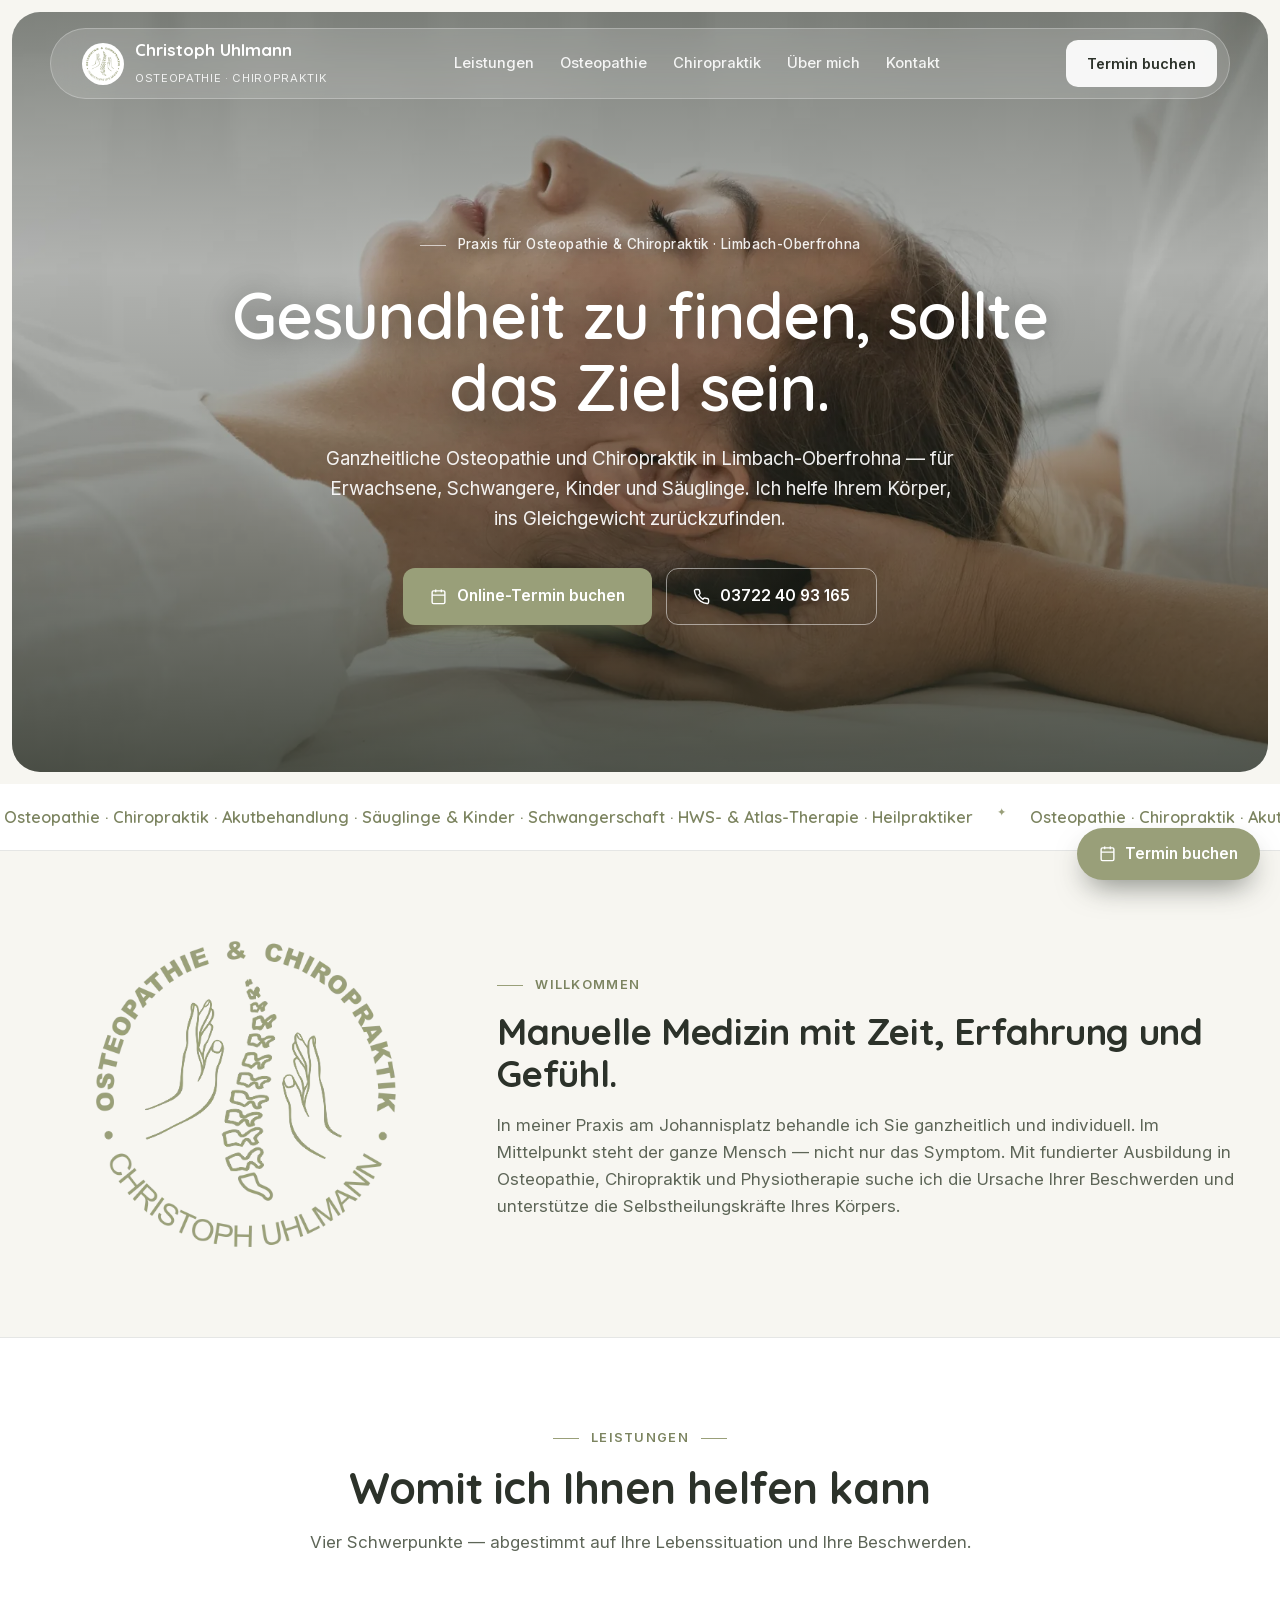
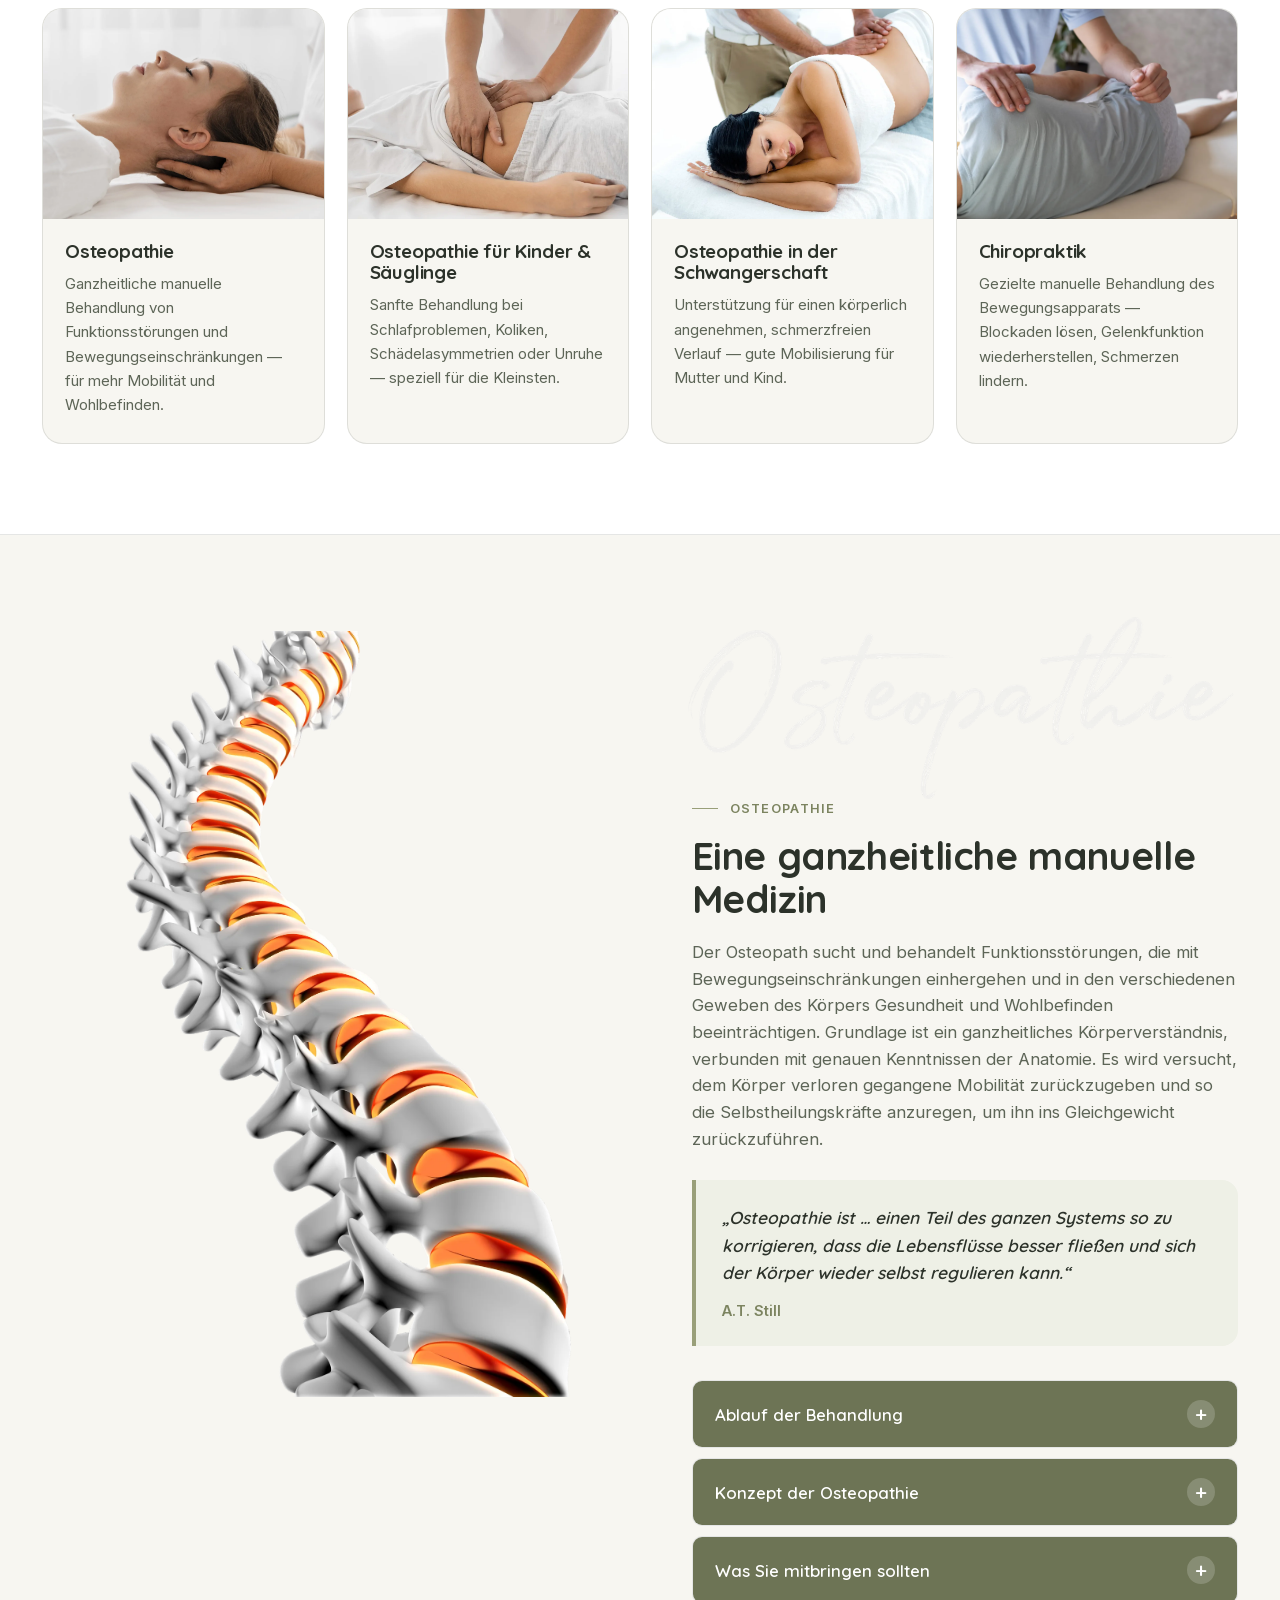
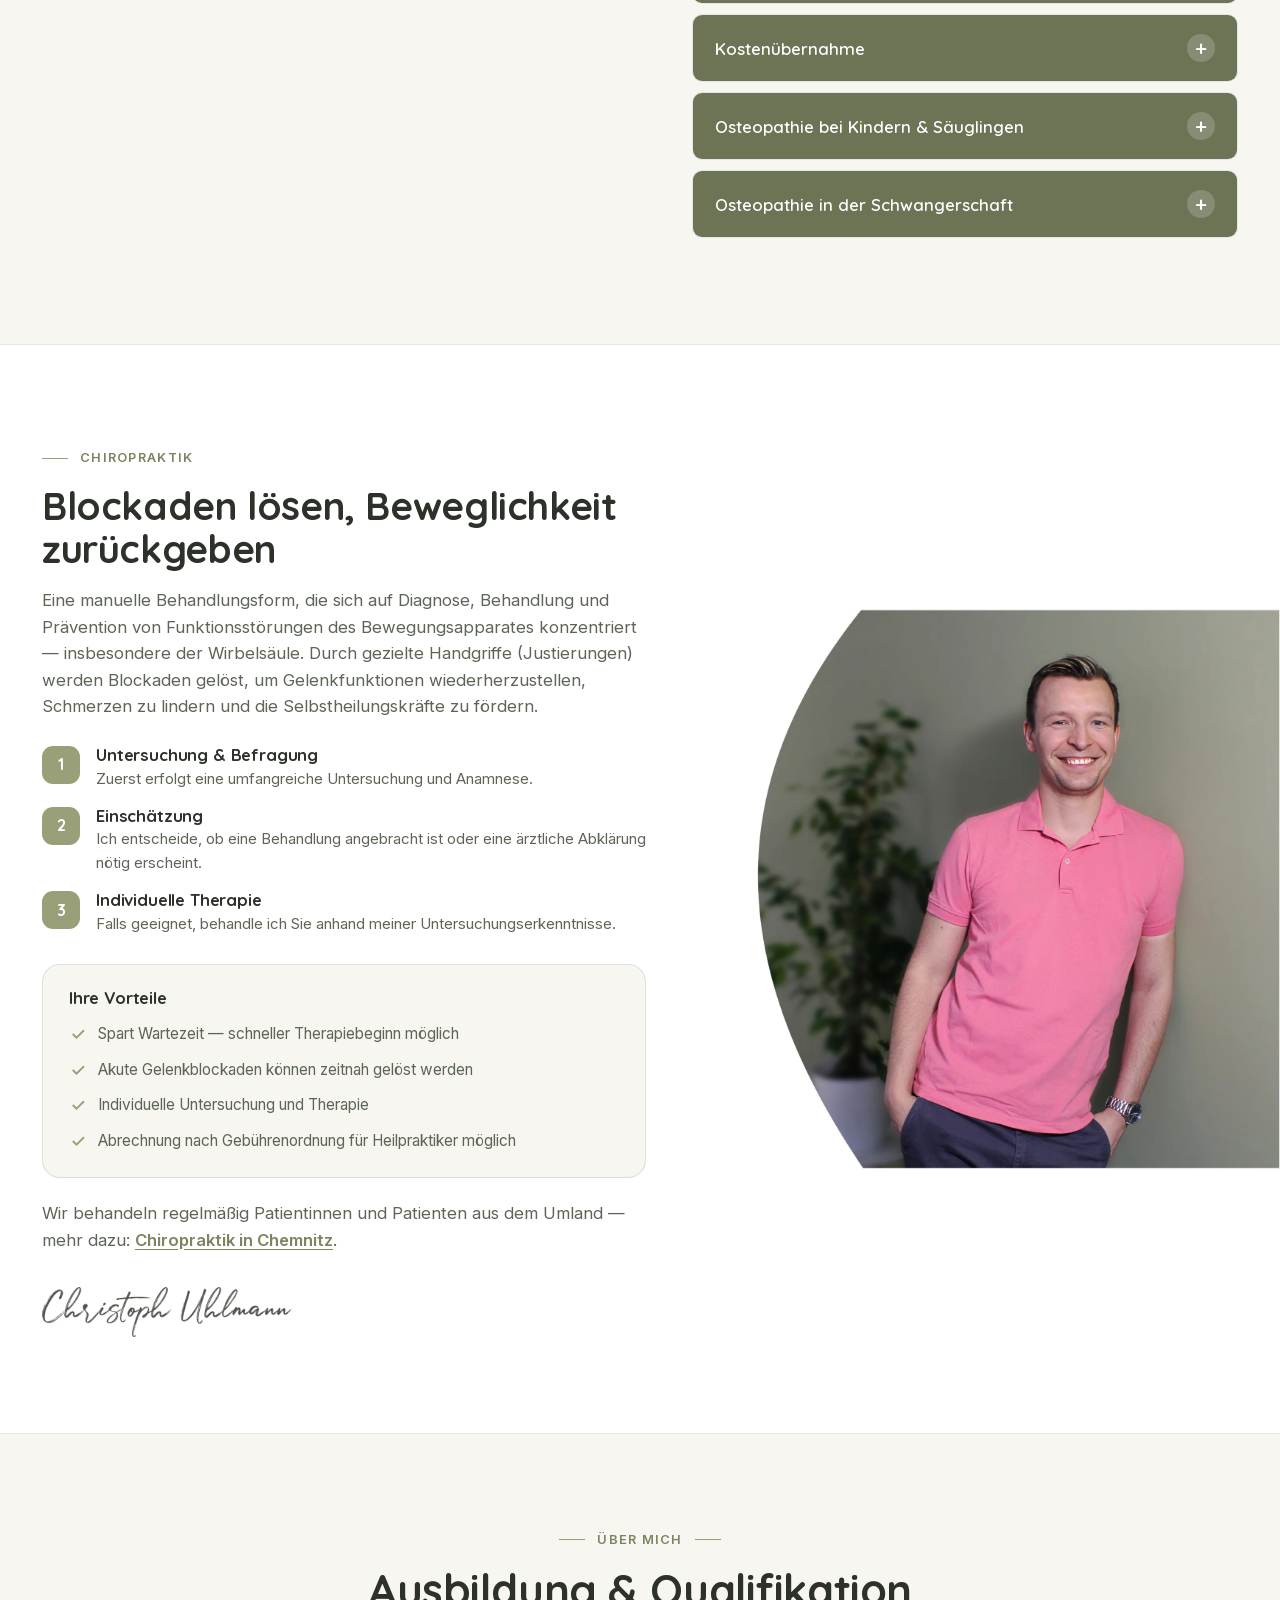
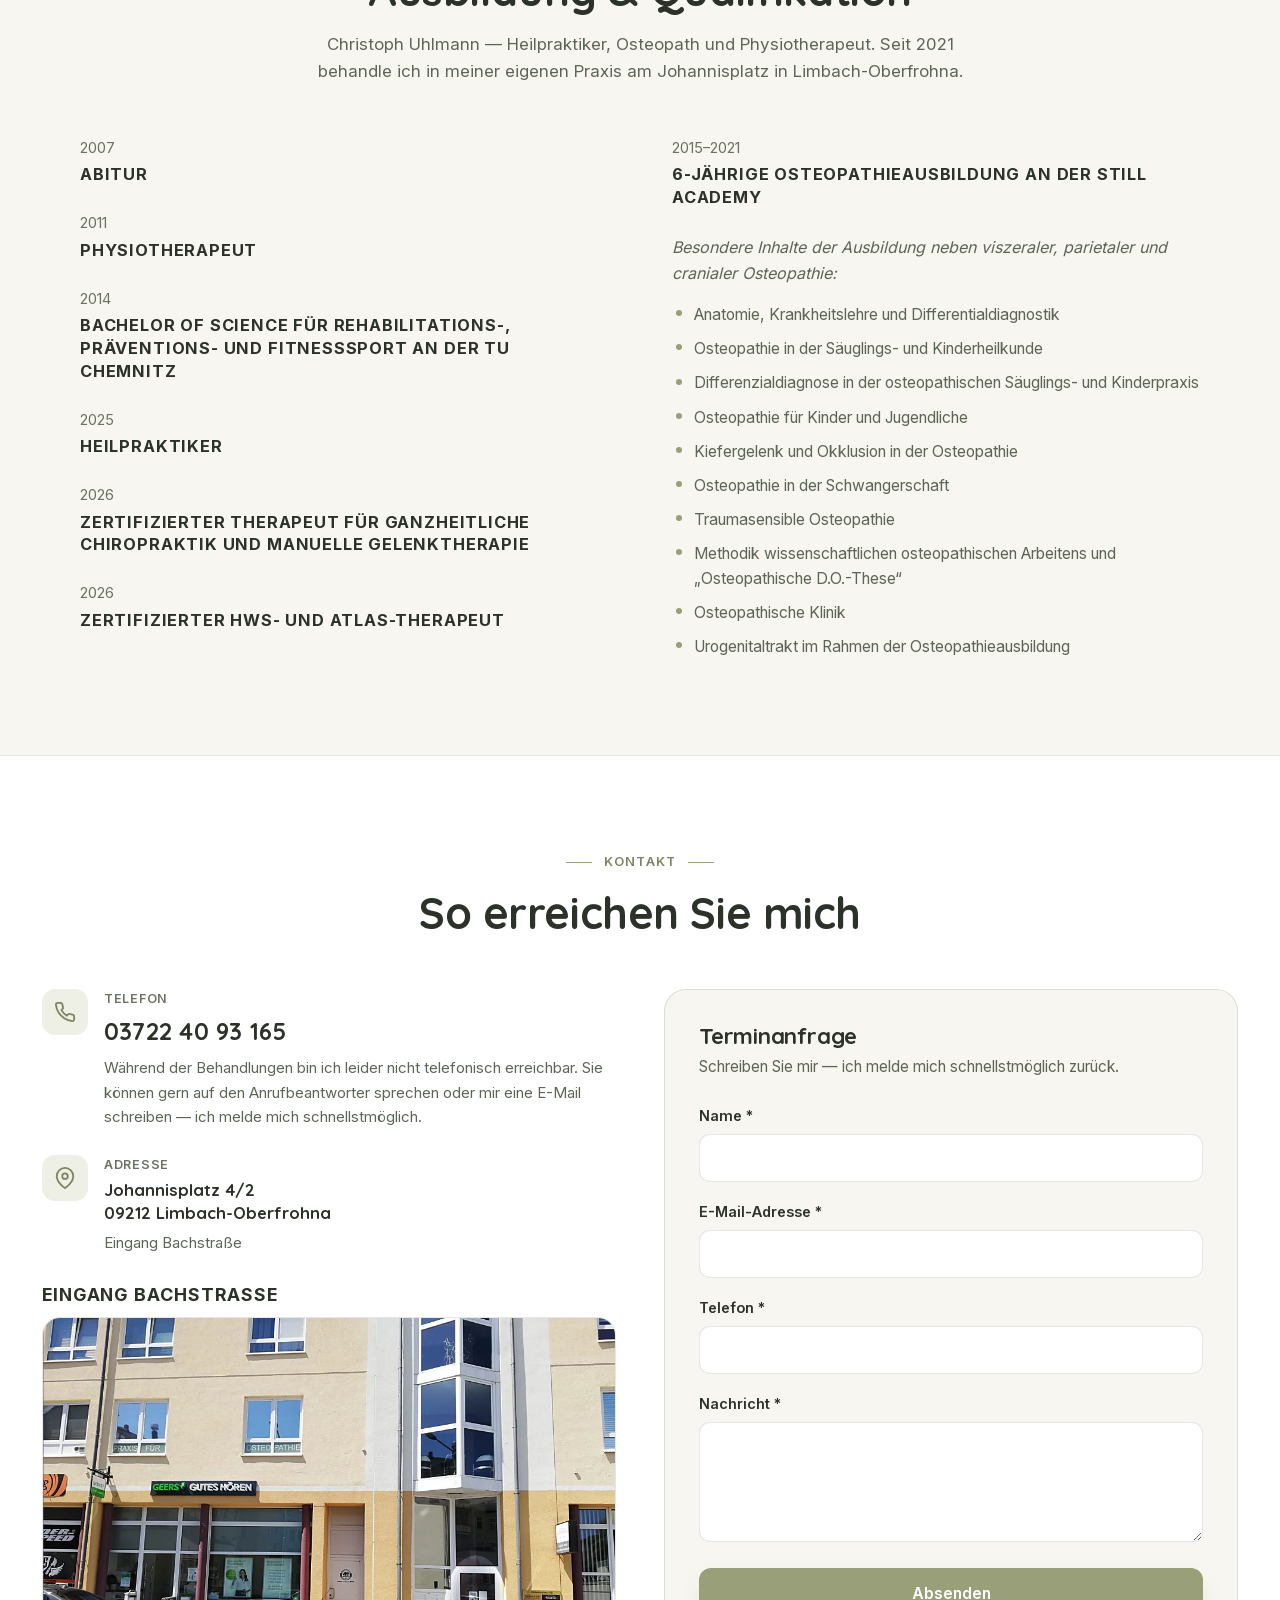
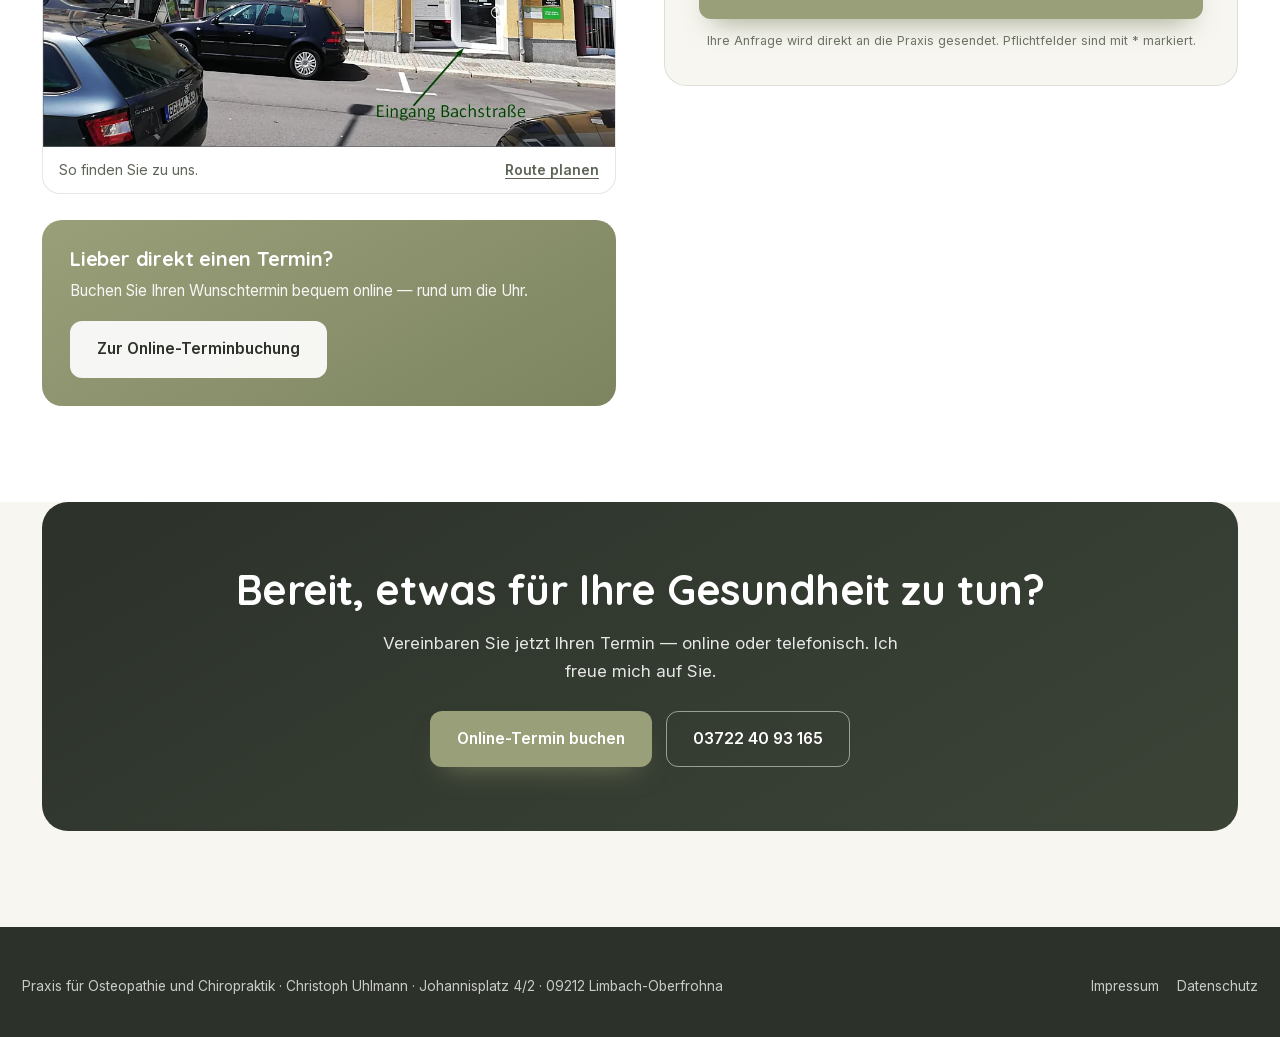
==== commit 5a7c4e0c: "osteopathie-limbach: Kamera-Originale + Labels ohne KI-Kapsel Bilder aus den HEIC-Originalen (4032x3" ====
--- a/osteopathie-limbach/index.html
+++ b/osteopathie-limbach/index.html
@@ -33,7 +33,9 @@
 h1,h2,h3,h4{font-family:var(--head);line-height:1.12;letter-spacing:-.01em;font-weight:700;color:var(--ink)}
 
 /* ---------- buttons / pills ---------- */
-.pill{display:inline-flex;align-items:center;gap:8px;background:rgba(153,159,121,.16);color:var(--sage-dk);border-radius:999px;padding:7px 16px;font-size:.78rem;font-weight:600;letter-spacing:.04em;text-transform:uppercase;width:fit-content}
+.pill{display:inline-flex;align-items:center;gap:12px;color:var(--sage-dk);font-size:.8rem;font-weight:600;letter-spacing:.1em;text-transform:uppercase;width:fit-content}
+.pill::before{content:"";width:26px;height:1px;background:var(--sage);flex:none}
+.sec-head .pill::after{content:"";width:26px;height:1px;background:var(--sage);flex:none}
 .btn{display:inline-flex;align-items:center;justify-content:center;gap:10px;font-family:var(--body);font-weight:600;font-size:.96rem;padding:15px 26px;border-radius:12px;border:1px solid transparent;cursor:pointer;transition:.25s;white-space:nowrap}
 .btn svg{flex:none}
 .btn-primary{background:var(--sage);color:#fff;box-shadow:0 14px 28px -14px rgba(124,132,96,.85)}
@@ -76,7 +78,8 @@
 .burger svg{margin:auto}
 
 .hero-center{flex:1;display:flex;flex-direction:column;align-items:center;justify-content:center;text-align:center;padding:60px 22px 72px;max-width:880px;margin:0 auto}
-.hero-badge{display:inline-flex;align-items:center;gap:8px;background:rgba(255,255,255,.16);backdrop-filter:blur(10px);-webkit-backdrop-filter:blur(10px);border:1px solid rgba(255,255,255,.3);color:#fff;border-radius:999px;padding:8px 18px;font-size:.82rem;font-weight:600;margin-bottom:24px}
+.hero-badge{display:inline-flex;align-items:center;gap:12px;color:rgba(255,255,255,.9);font-size:.85rem;font-weight:500;letter-spacing:.03em;margin-bottom:24px;text-shadow:0 1px 14px rgba(0,0,0,.5)}
+.hero-badge::before{content:"";width:26px;height:1px;background:rgba(255,255,255,.65);flex:none}
 .hero h1{color:#fff;font-size:clamp(2.2rem,5.4vw,4rem);text-shadow:0 2px 30px rgba(0,0,0,.4);margin-bottom:20px;font-weight:600}
 .hero-sub{color:rgba(255,255,255,.92);font-size:clamp(1rem,1.6vw,1.18rem);max-width:640px;margin-bottom:34px}
 .hero-ctas{display:flex;gap:14px;flex-wrap:wrap;justify-content:center}
@@ -462,7 +465,7 @@
             <li><svg width="18" height="18" viewBox="0 0 24 24" fill="none" stroke="currentColor" stroke-width="2.4"><path d="M5 12l5 5L20 7"/></svg><span data-editable="text" data-key="chiro_adv_4">Abrechnung nach Gebührenordnung für Heilpraktiker möglich</span></li>
           </ul>
         </div>
-        <p class="chemnitz-note" data-editable="text" data-key="chiro_chemnitz_note">Wir behandeln regelmäßig Patientinnen und Patienten aus dem Umland — mehr dazu: <a href="/chiropraktik-chemnitz.html">Chiropraktik in Chemnitz</a>.</p>
+        <p class="chemnitz-note"><span data-editable="text" data-key="chiro_chemnitz_note">Wir behandeln regelmäßig Patientinnen und Patienten aus dem Umland — mehr dazu:</span> <a href="/chiropraktik">Chiropraktik in Chemnitz</a>.</p>
         <picture><source srcset="assets/images/unterschrift.webp" type="image/webp"><img class="signature" src="assets/images/unterschrift.png" width="700" height="138" alt="Unterschrift von Christoph Uhlmann" loading="lazy" decoding="async"></picture>
       </div>
       <div class="chiro-media reveal">
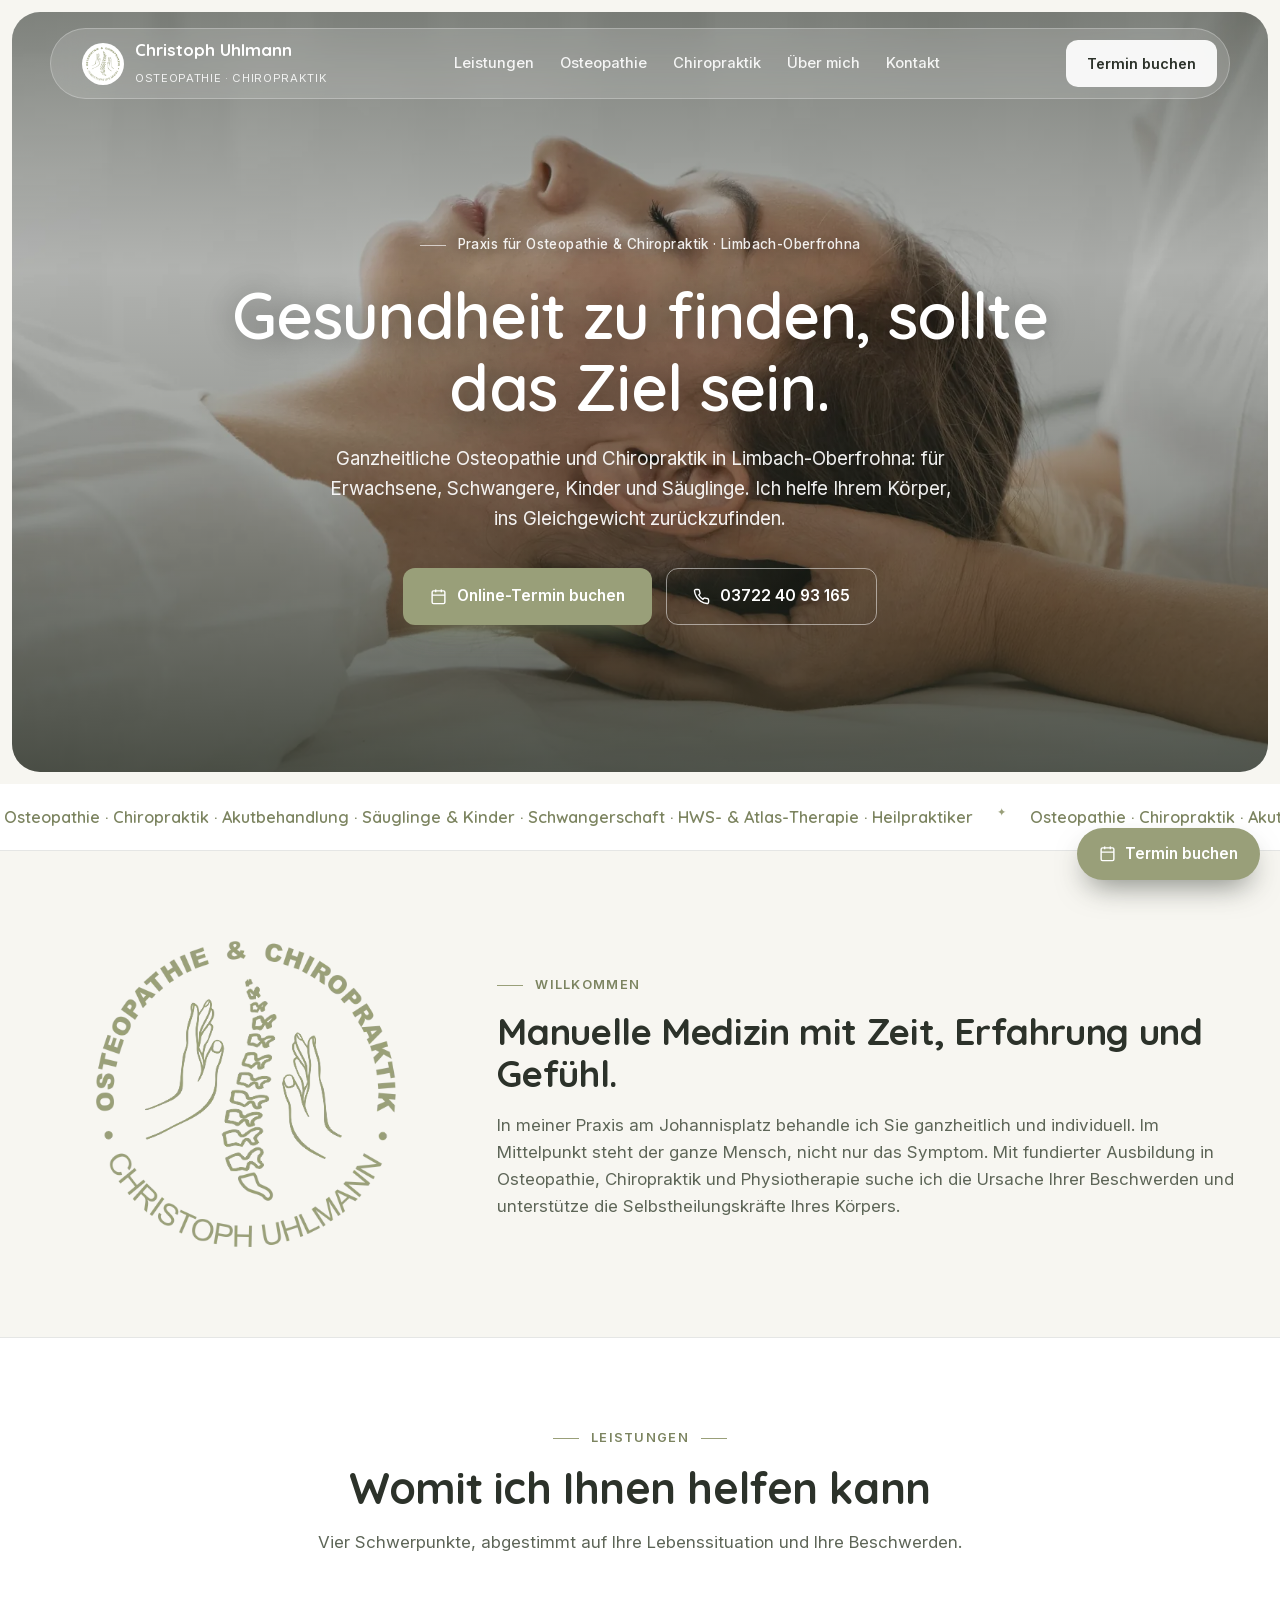
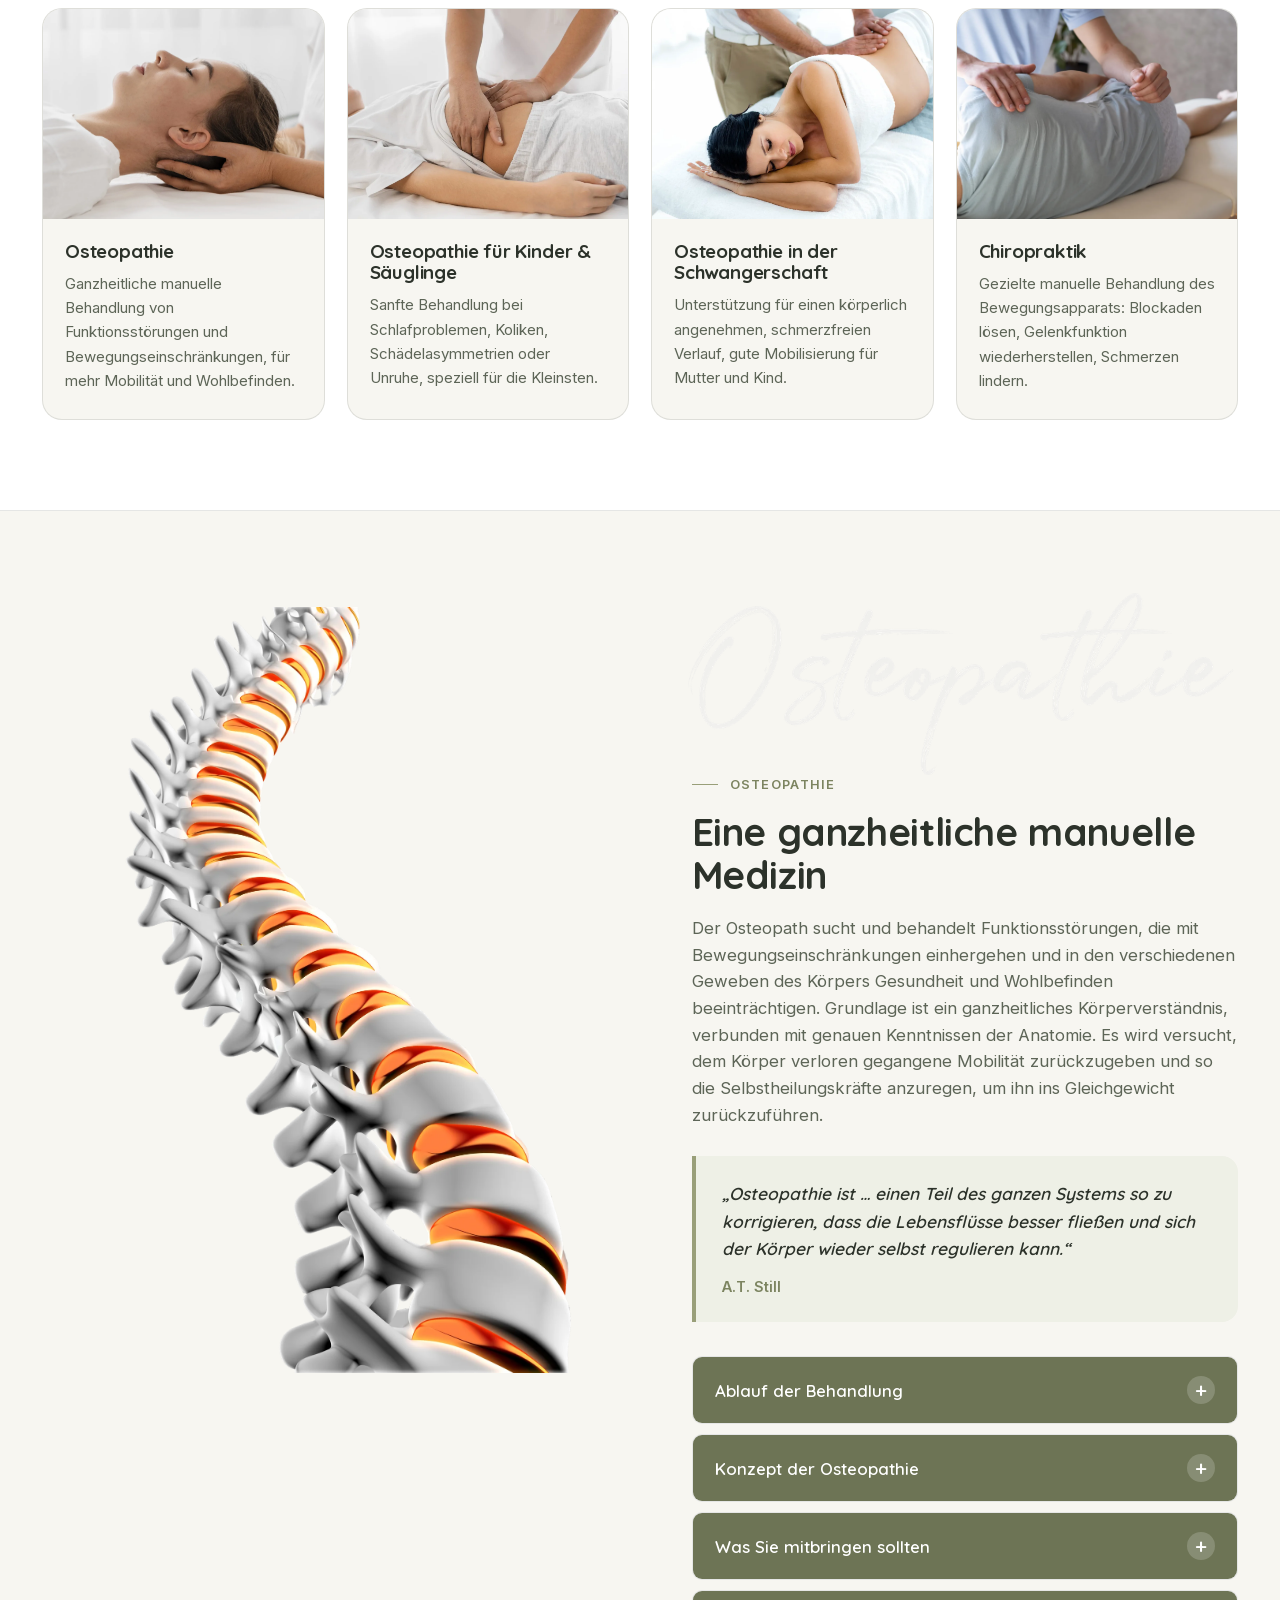
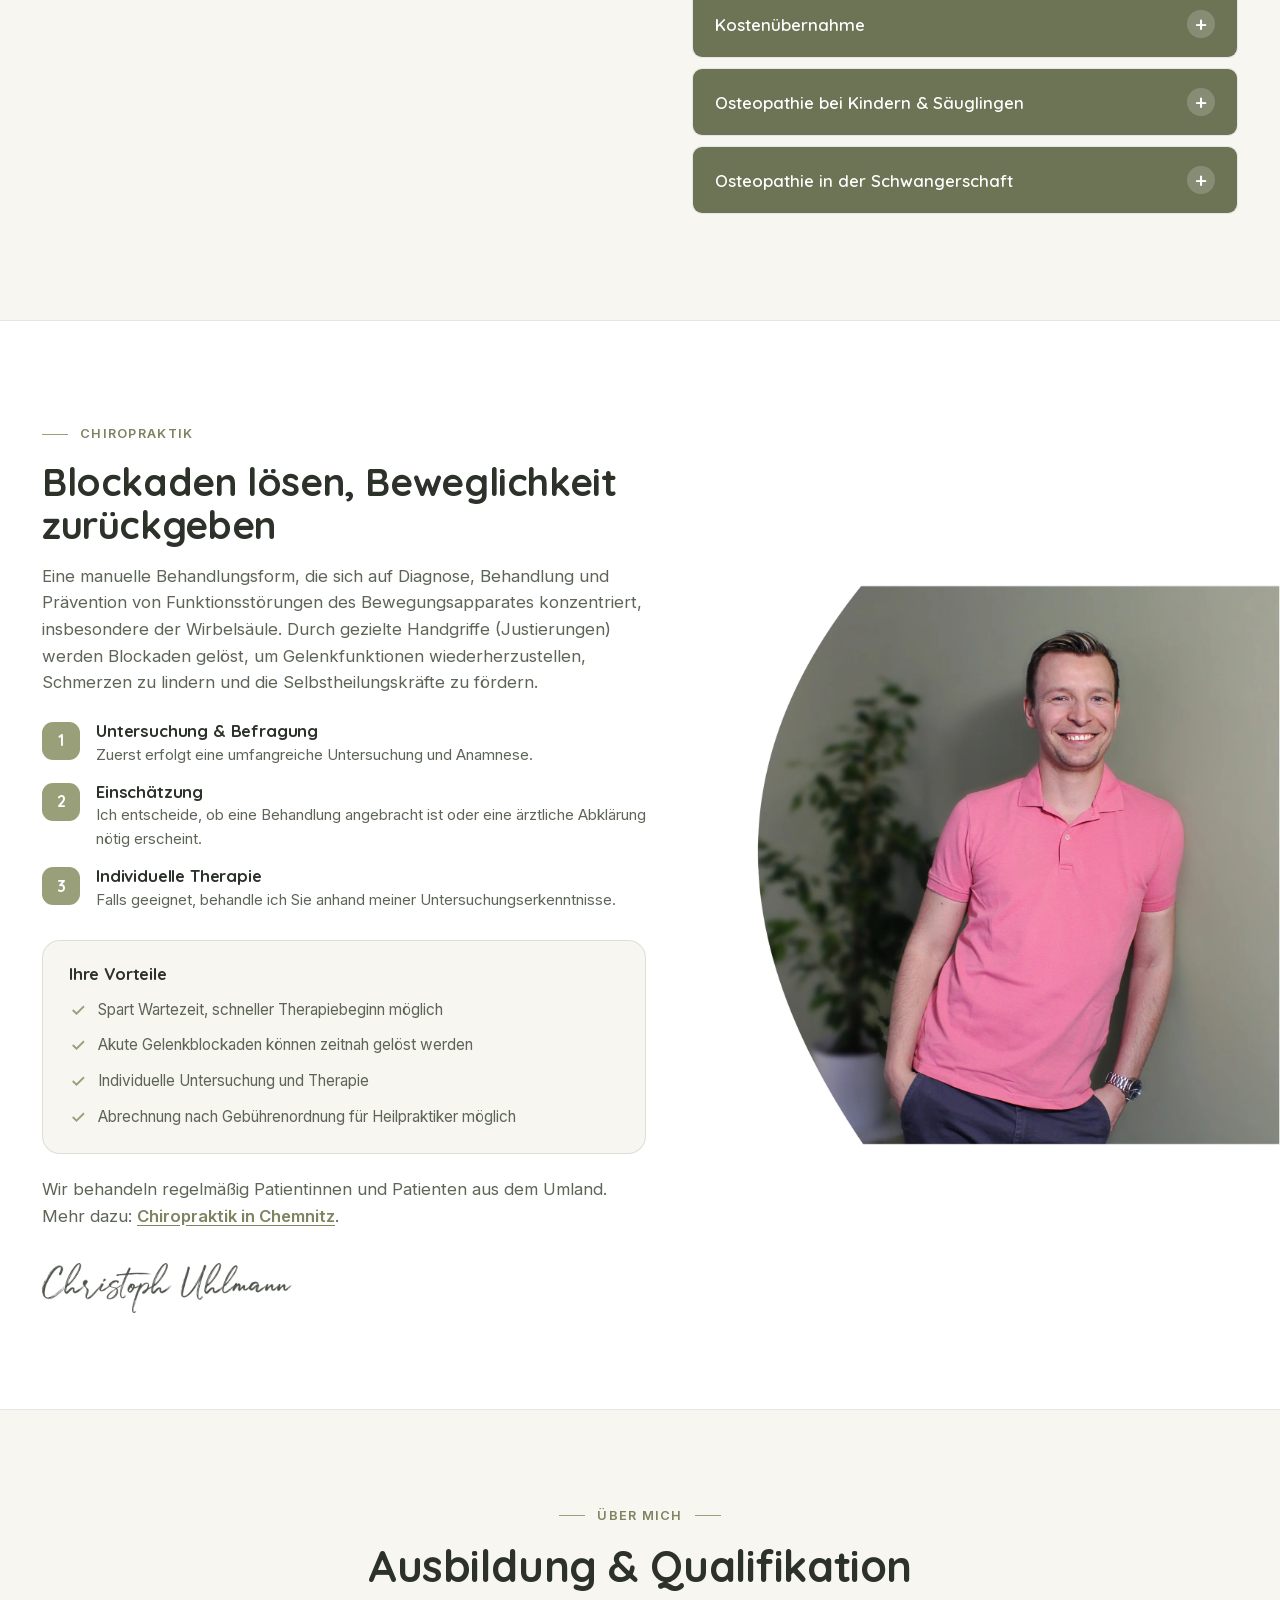
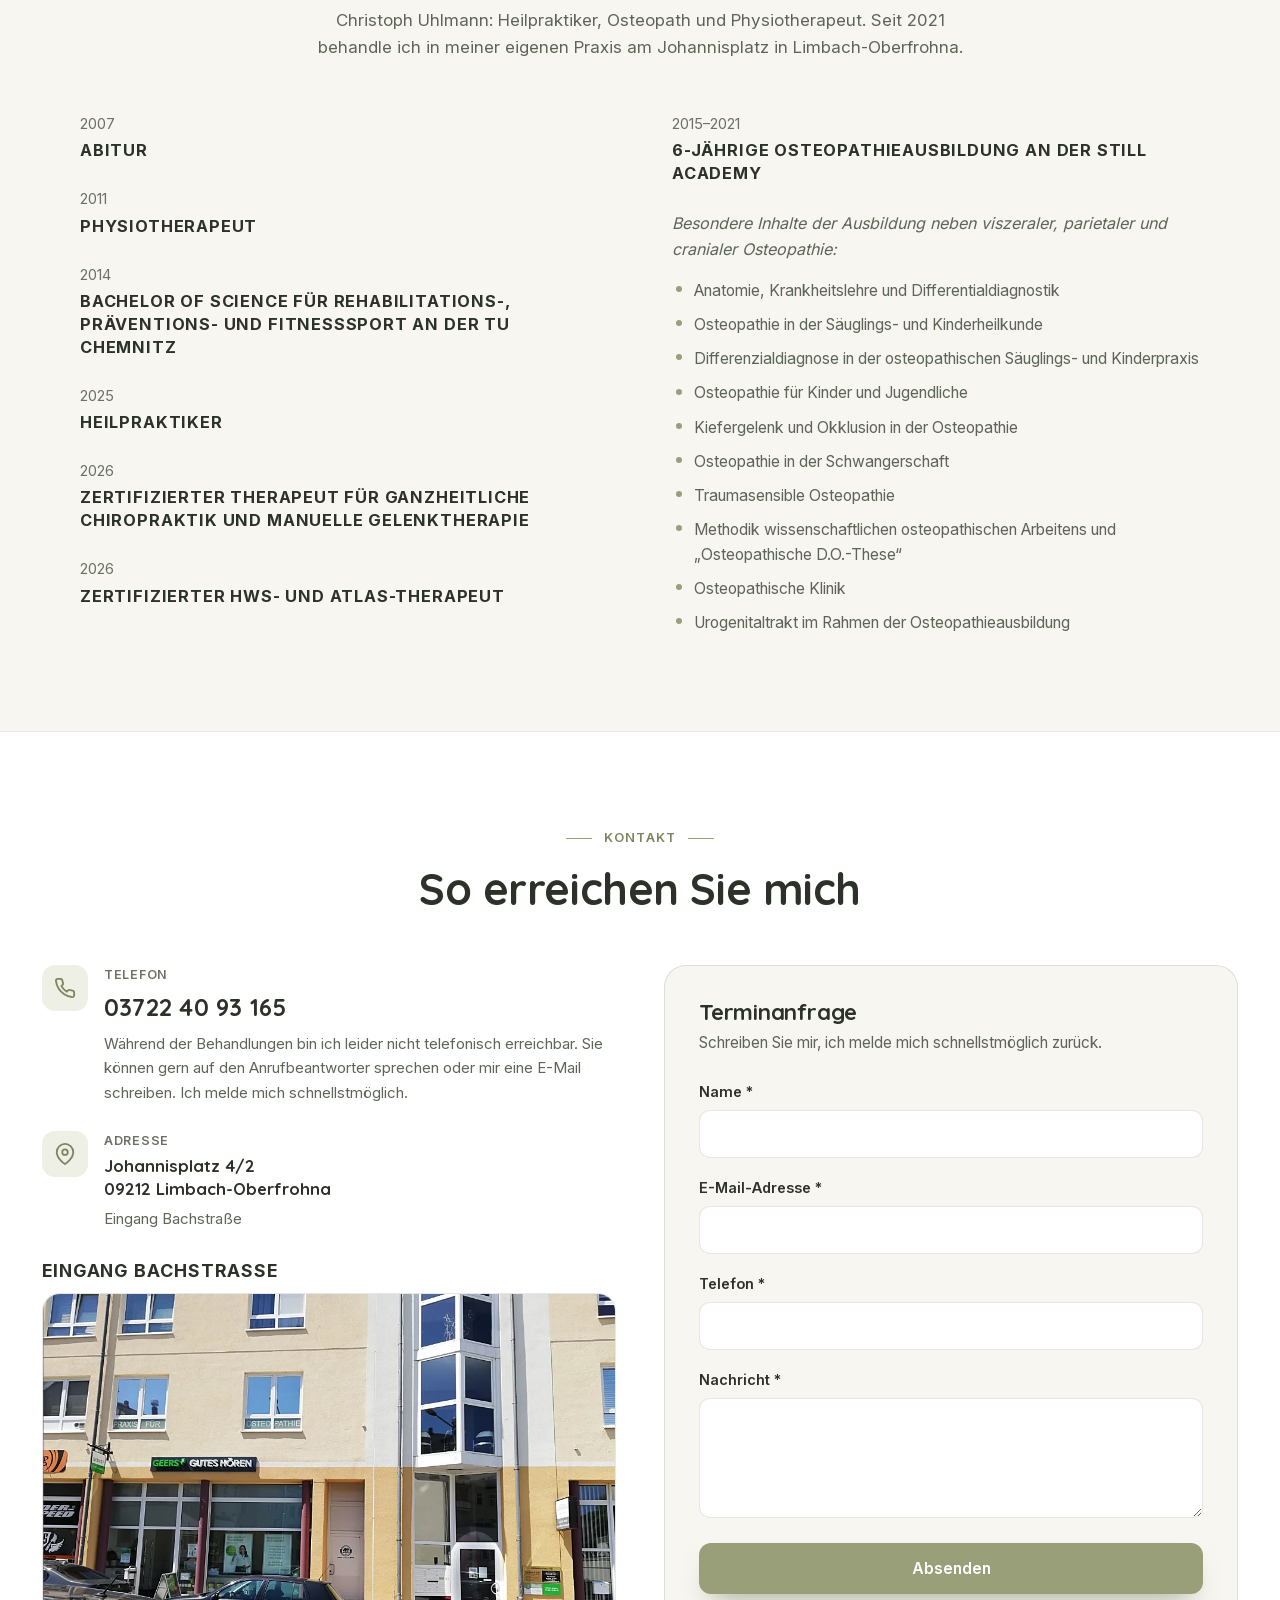
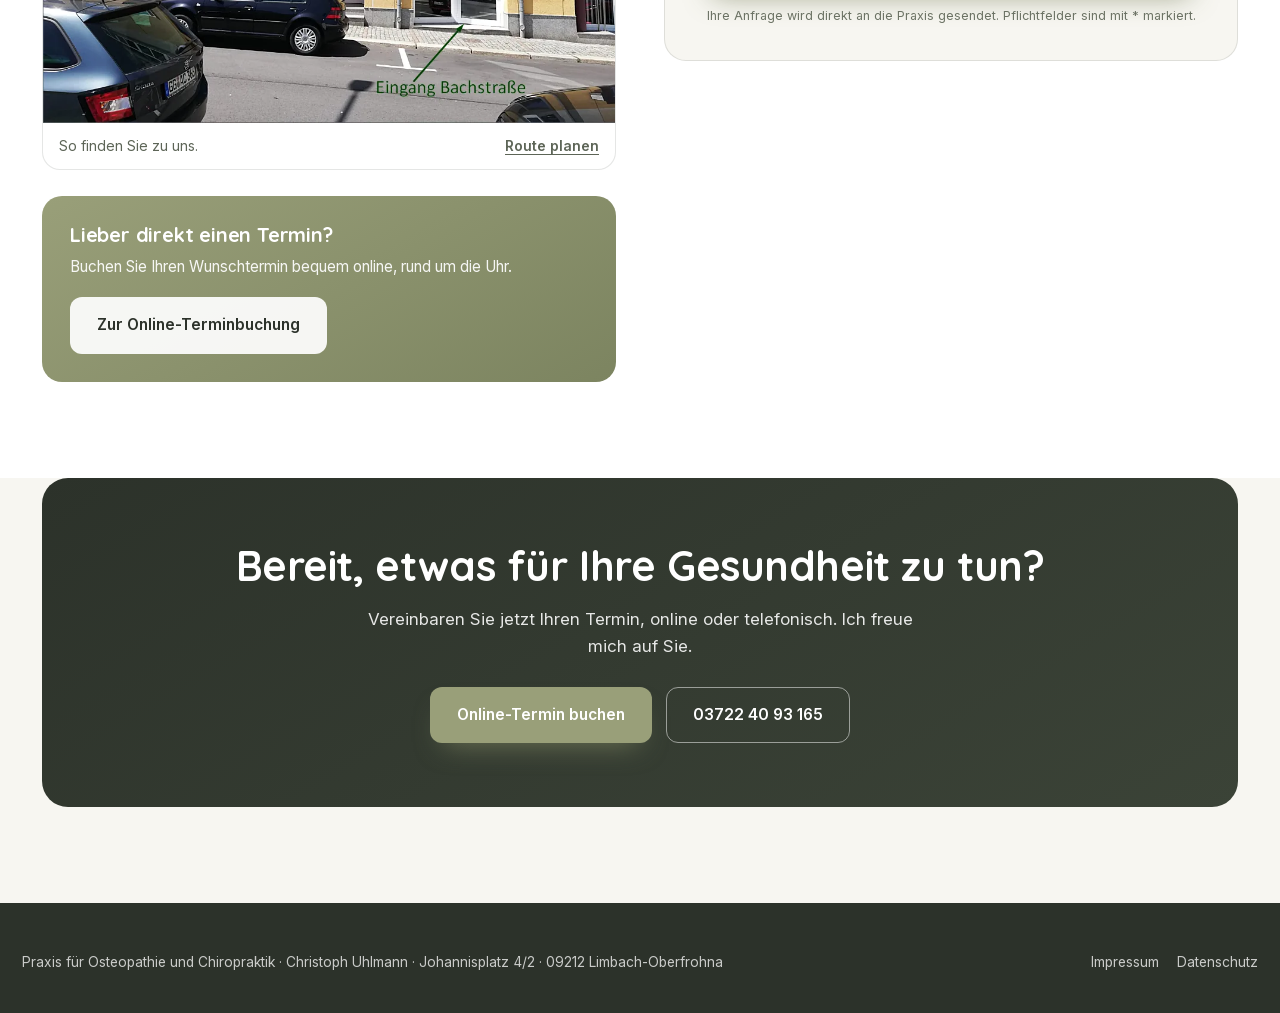
==== commit 62f6183b: "osteopathie-limbach: Gedankenstriche aus allen Texten entfernt - 45 Geviertstriche in index.html und" ====
--- a/osteopathie-limbach/index.html
+++ b/osteopathie-limbach/index.html
@@ -4,13 +4,13 @@
 <meta charset="UTF-8">
 <meta name="viewport" content="width=device-width, initial-scale=1">
 <title>Praxis für Osteopathie & Chiropraktik in Limbach-Oberfrohna | Christoph Uhlmann</title>
-<meta name="description" content="Ihre Osteopathiepraxis für Limbach-Oberfrohna: Osteopathie, Chiropraktik & Akutbehandlung — auch für Säuglinge und Schwangere. Jetzt Termin vereinbaren: 03722 40 93 165.">
+<meta name="description" content="Ihre Osteopathiepraxis für Limbach-Oberfrohna: Osteopathie, Chiropraktik & Akutbehandlung, auch für Säuglinge und Schwangere. Jetzt Termin vereinbaren: 03722 40 93 165.">
 <meta name="keywords" content="Osteopathie Limbach, Chiropraktik Limbach-Oberfrohna, Osteopathie Chemnitz, Osteopathie für Säuglinge, Osteopathie Schwangerschaft, Heilpraktiker Limbach">
 <meta name="robots" content="index,follow,max-image-preview:large">
 <link rel="canonical" href="https://osteopathie-limbach.de/">
 <meta property="og:type" content="website">
 <meta property="og:title" content="Praxis für Osteopathie & Chiropraktik in Limbach-Oberfrohna">
-<meta property="og:description" content="Ganzheitliche Osteopathie und Chiropraktik — auch für Säuglinge und Schwangere. Jetzt Termin vereinbaren.">
+<meta property="og:description" content="Ganzheitliche Osteopathie und Chiropraktik, auch für Säuglinge und Schwangere. Jetzt Termin vereinbaren.">
 <meta property="og:locale" content="de_DE">
 <link rel="stylesheet" href="assets/fonts/fonts.css">
 <style>
@@ -303,7 +303,7 @@
   <div class="hero-center">
     <span class="hero-badge" data-editable="text" data-key="hero_badge">Praxis für Osteopathie &amp; Chiropraktik · Limbach-Oberfrohna</span>
     <h1 data-editable="text" data-key="hero_headline">Gesundheit zu finden, sollte das Ziel sein.</h1>
-    <p class="hero-sub" data-editable="text" data-key="hero_sub">Ganzheitliche Osteopathie und Chiropraktik in Limbach-Oberfrohna — für Erwachsene, Schwangere, Kinder und Säuglinge. Ich helfe Ihrem Körper, ins Gleichgewicht zurückzufinden.</p>
+    <p class="hero-sub" data-editable="text" data-key="hero_sub">Ganzheitliche Osteopathie und Chiropraktik in Limbach-Oberfrohna: für Erwachsene, Schwangere, Kinder und Säuglinge. Ich helfe Ihrem Körper, ins Gleichgewicht zurückzufinden.</p>
     <div class="hero-ctas">
       <a href="https://my.lemniscus.de/pss/d44185dd-6bc0-4c9a-9c56-953efe9b4d33" class="btn btn-primary" target="_blank" rel="noopener">
         <svg width="17" height="17" viewBox="0 0 24 24" fill="none" stroke="currentColor" stroke-width="2"><rect x="3" y="4" width="18" height="18" rx="2"/><path d="M16 2v4M8 2v4M3 10h18"/></svg>
@@ -338,7 +338,7 @@
       <div class="intro-text">
         <span class="pill" data-editable="text" data-key="intro_pill">Willkommen</span>
         <h2 data-editable="text" data-key="intro_headline">Manuelle Medizin mit Zeit, Erfahrung und Gefühl.</h2>
-        <p data-editable="text" data-key="intro_text">In meiner Praxis am Johannisplatz behandle ich Sie ganzheitlich und individuell. Im Mittelpunkt steht der ganze Mensch — nicht nur das Symptom. Mit fundierter Ausbildung in Osteopathie, Chiropraktik und Physiotherapie suche ich die Ursache Ihrer Beschwerden und unterstütze die Selbstheilungskräfte Ihres Körpers.</p>
+        <p data-editable="text" data-key="intro_text">In meiner Praxis am Johannisplatz behandle ich Sie ganzheitlich und individuell. Im Mittelpunkt steht der ganze Mensch, nicht nur das Symptom. Mit fundierter Ausbildung in Osteopathie, Chiropraktik und Physiotherapie suche ich die Ursache Ihrer Beschwerden und unterstütze die Selbstheilungskräfte Ihres Körpers.</p>
       </div>
     </div>
   </div>
@@ -350,35 +350,35 @@
     <div class="sec-head reveal">
       <span class="pill" data-editable="text" data-key="services_pill">Leistungen</span>
       <h2 data-editable="text" data-key="services_headline">Womit ich Ihnen helfen kann</h2>
-      <p data-editable="text" data-key="services_sub">Vier Schwerpunkte — abgestimmt auf Ihre Lebenssituation und Ihre Beschwerden.</p>
+      <p data-editable="text" data-key="services_sub">Vier Schwerpunkte, abgestimmt auf Ihre Lebenssituation und Ihre Beschwerden.</p>
     </div>
     <div class="grid4">
       <article class="scard reveal">
         <div class="scard-img"><picture><source srcset="assets/images/hero-behandlung.webp" type="image/webp"><img src="assets/images/hero-behandlung.jpg" alt="Osteopathie" loading="lazy" data-editable="image" data-key="svc_1_image"></picture></div>
         <div class="scard-body">
           <h3 data-editable="text" data-key="svc_1_title">Osteopathie</h3>
-          <p data-editable="text" data-key="svc_1_text">Ganzheitliche manuelle Behandlung von Funktionsstörungen und Bewegungseinschränkungen — für mehr Mobilität und Wohlbefinden.</p>
+          <p data-editable="text" data-key="svc_1_text">Ganzheitliche manuelle Behandlung von Funktionsstörungen und Bewegungseinschränkungen, für mehr Mobilität und Wohlbefinden.</p>
         </div>
       </article>
       <article class="scard reveal">
         <div class="scard-img"><picture><source srcset="assets/images/osteopathie-kind.webp" type="image/webp"><img src="assets/images/osteopathie-kind.jpg" alt="Osteopathie für Kinder und Säuglinge" loading="lazy" data-editable="image" data-key="svc_2_image"></picture></div>
         <div class="scard-body">
           <h3 data-editable="text" data-key="svc_2_title">Osteopathie für Kinder &amp; Säuglinge</h3>
-          <p data-editable="text" data-key="svc_2_text">Sanfte Behandlung bei Schlafproblemen, Koliken, Schädelasymmetrien oder Unruhe — speziell für die Kleinsten.</p>
+          <p data-editable="text" data-key="svc_2_text">Sanfte Behandlung bei Schlafproblemen, Koliken, Schädelasymmetrien oder Unruhe, speziell für die Kleinsten.</p>
         </div>
       </article>
       <article class="scard reveal">
         <div class="scard-img"><picture><source srcset="assets/images/osteopathie-schwangerschaft.webp" type="image/webp"><img src="assets/images/osteopathie-schwangerschaft.jpg" alt="Osteopathie in der Schwangerschaft" loading="lazy" data-editable="image" data-key="svc_3_image"></picture></div>
         <div class="scard-body">
           <h3 data-editable="text" data-key="svc_3_title">Osteopathie in der Schwangerschaft</h3>
-          <p data-editable="text" data-key="svc_3_text">Unterstützung für einen körperlich angenehmen, schmerzfreien Verlauf — gute Mobilisierung für Mutter und Kind.</p>
+          <p data-editable="text" data-key="svc_3_text">Unterstützung für einen körperlich angenehmen, schmerzfreien Verlauf, gute Mobilisierung für Mutter und Kind.</p>
         </div>
       </article>
       <article class="scard reveal">
         <div class="scard-img"><picture><source srcset="assets/images/chiropraktik.webp" type="image/webp"><img src="assets/images/chiropraktik.jpg" alt="Chiropraktik" loading="lazy" data-editable="image" data-key="svc_4_image"></picture></div>
         <div class="scard-body">
           <h3 data-editable="text" data-key="svc_4_title">Chiropraktik</h3>
-          <p data-editable="text" data-key="svc_4_text">Gezielte manuelle Behandlung des Bewegungsapparats — Blockaden lösen, Gelenkfunktion wiederherstellen, Schmerzen lindern.</p>
+          <p data-editable="text" data-key="svc_4_text">Gezielte manuelle Behandlung des Bewegungsapparats: Blockaden lösen, Gelenkfunktion wiederherstellen, Schmerzen lindern.</p>
         </div>
       </article>
     </div>
@@ -410,7 +410,7 @@
         </div>
         <div class="acc-item">
           <button class="acc-q" aria-expanded="false" aria-controls="acc-a-2"><span data-editable="text" data-key="acc_2_q">Konzept der Osteopathie</span><span class="acc-ic">+</span></button>
-          <div class="acc-a" id="acc-a-2" aria-hidden="true"><p data-editable="text" data-key="acc_2_a">Die Osteopathie basiert auf der Bewegung und Beweglichkeit des Körpers und seines Gewebes. Eine Mobilitätsstörung einzelner Strukturen beeinflusst deren Funktion — der Körper gleicht das durch Anpassungsketten aus. Erst wenn die Kompensation ausgereizt ist, kann ein kleiner Impuls Beschwerden auslösen, oft an ganz anderer Stelle. Ich versuche, das vorderste Glied der Entstehungskette zu finden, zu behandeln und so die Selbstregulation zu unterstützen.</p></div>
+          <div class="acc-a" id="acc-a-2" aria-hidden="true"><p data-editable="text" data-key="acc_2_a">Die Osteopathie basiert auf der Bewegung und Beweglichkeit des Körpers und seines Gewebes. Eine Mobilitätsstörung einzelner Strukturen beeinflusst deren Funktion. Der Körper gleicht das durch Anpassungsketten aus. Erst wenn die Kompensation ausgereizt ist, kann ein kleiner Impuls Beschwerden auslösen, oft an ganz anderer Stelle. Ich versuche, das vorderste Glied der Entstehungskette zu finden, zu behandeln und so die Selbstregulation zu unterstützen.</p></div>
         </div>
         <div class="acc-item">
           <button class="acc-q" aria-expanded="false" aria-controls="acc-a-3"><span data-editable="text" data-key="acc_3_q">Was Sie mitbringen sollten</span><span class="acc-ic">+</span></button>
@@ -418,7 +418,7 @@
         </div>
         <div class="acc-item">
           <button class="acc-q" aria-expanded="false" aria-controls="acc-a-4"><span data-editable="text" data-key="acc_4_q">Kostenübernahme</span><span class="acc-ic">+</span></button>
-          <div class="acc-a" id="acc-a-4" aria-hidden="true"><p data-editable="text" data-key="acc_4_a">Osteopathie ist eine Privatleistung; die Abrechnung erfolgt direkt mit dem Leistungserbringer. Viele Krankenkassen übernehmen anteilig die Kosten, sofern ein ärztliches Rezept vorliegt — ich erfülle die dafür geforderten Voraussetzungen. Da die Höhe der Erstattung stark variiert, informieren Sie sich bitte vorab bei Ihrer Versicherung.</p></div>
+          <div class="acc-a" id="acc-a-4" aria-hidden="true"><p data-editable="text" data-key="acc_4_a">Osteopathie ist eine Privatleistung; die Abrechnung erfolgt direkt mit dem Leistungserbringer. Viele Krankenkassen übernehmen anteilig die Kosten, sofern ein ärztliches Rezept vorliegt. Ich erfülle die dafür geforderten Voraussetzungen. Da die Höhe der Erstattung stark variiert, informieren Sie sich bitte vorab bei Ihrer Versicherung.</p></div>
         </div>
         <div class="acc-item">
           <button class="acc-q" aria-expanded="false" aria-controls="acc-a-5"><span data-editable="text" data-key="acc_5_q">Osteopathie bei Kindern &amp; Säuglingen</span><span class="acc-ic">+</span></button>
@@ -441,7 +441,7 @@
       <div class="chiro-text reveal">
         <span class="pill" data-editable="text" data-key="chiro_pill">Chiropraktik</span>
         <h2 data-editable="text" data-key="chiro_headline">Blockaden lösen, Beweglichkeit zurückgeben</h2>
-        <p data-editable="text" data-key="chiro_text">Eine manuelle Behandlungsform, die sich auf Diagnose, Behandlung und Prävention von Funktionsstörungen des Bewegungsapparates konzentriert — insbesondere der Wirbelsäule. Durch gezielte Handgriffe (Justierungen) werden Blockaden gelöst, um Gelenkfunktionen wiederherzustellen, Schmerzen zu lindern und die Selbstheilungskräfte zu fördern.</p>
+        <p data-editable="text" data-key="chiro_text">Eine manuelle Behandlungsform, die sich auf Diagnose, Behandlung und Prävention von Funktionsstörungen des Bewegungsapparates konzentriert, insbesondere der Wirbelsäule. Durch gezielte Handgriffe (Justierungen) werden Blockaden gelöst, um Gelenkfunktionen wiederherzustellen, Schmerzen zu lindern und die Selbstheilungskräfte zu fördern.</p>
         <div class="steps">
           <div class="step">
             <div class="num">1</div>
@@ -459,13 +459,13 @@
         <div class="adv">
           <h3 data-editable="text" data-key="chiro_adv_title">Ihre Vorteile</h3>
           <ul>
-            <li><svg width="18" height="18" viewBox="0 0 24 24" fill="none" stroke="currentColor" stroke-width="2.4"><path d="M5 12l5 5L20 7"/></svg><span data-editable="text" data-key="chiro_adv_1">Spart Wartezeit — schneller Therapiebeginn möglich</span></li>
+            <li><svg width="18" height="18" viewBox="0 0 24 24" fill="none" stroke="currentColor" stroke-width="2.4"><path d="M5 12l5 5L20 7"/></svg><span data-editable="text" data-key="chiro_adv_1">Spart Wartezeit, schneller Therapiebeginn möglich</span></li>
             <li><svg width="18" height="18" viewBox="0 0 24 24" fill="none" stroke="currentColor" stroke-width="2.4"><path d="M5 12l5 5L20 7"/></svg><span data-editable="text" data-key="chiro_adv_2">Akute Gelenkblockaden können zeitnah gelöst werden</span></li>
             <li><svg width="18" height="18" viewBox="0 0 24 24" fill="none" stroke="currentColor" stroke-width="2.4"><path d="M5 12l5 5L20 7"/></svg><span data-editable="text" data-key="chiro_adv_3">Individuelle Untersuchung und Therapie</span></li>
             <li><svg width="18" height="18" viewBox="0 0 24 24" fill="none" stroke="currentColor" stroke-width="2.4"><path d="M5 12l5 5L20 7"/></svg><span data-editable="text" data-key="chiro_adv_4">Abrechnung nach Gebührenordnung für Heilpraktiker möglich</span></li>
           </ul>
         </div>
-        <p class="chemnitz-note"><span data-editable="text" data-key="chiro_chemnitz_note">Wir behandeln regelmäßig Patientinnen und Patienten aus dem Umland — mehr dazu:</span> <a href="/chiropraktik">Chiropraktik in Chemnitz</a>.</p>
+        <p class="chemnitz-note"><span data-editable="text" data-key="chiro_chemnitz_note">Wir behandeln regelmäßig Patientinnen und Patienten aus dem Umland. Mehr dazu:</span> <a href="/chiropraktik">Chiropraktik in Chemnitz</a>.</p>
         <picture><source srcset="assets/images/unterschrift.webp" type="image/webp"><img class="signature" src="assets/images/unterschrift.png" width="700" height="138" alt="Unterschrift von Christoph Uhlmann" loading="lazy" decoding="async"></picture>
       </div>
       <div class="chiro-media reveal">
@@ -481,7 +481,7 @@
     <div class="sec-head reveal">
       <span class="pill" data-editable="text" data-key="about_pill">Über mich</span>
       <h2 data-editable="text" data-key="about_headline">Ausbildung &amp; Qualifikation</h2>
-      <p data-editable="text" data-key="about_sub">Christoph Uhlmann — Heilpraktiker, Osteopath und Physiotherapeut. Seit 2021 behandle ich in meiner eigenen Praxis am Johannisplatz in Limbach-Oberfrohna.</p>
+      <p data-editable="text" data-key="about_sub">Christoph Uhlmann: Heilpraktiker, Osteopath und Physiotherapeut. Seit 2021 behandle ich in meiner eigenen Praxis am Johannisplatz in Limbach-Oberfrohna.</p>
     </div>
     <div class="edu-grid reveal">
       <div class="edu-col">
@@ -526,7 +526,7 @@
           <div>
             <div class="cl" data-editable="text" data-key="contact_phone_label">Telefon</div>
             <div class="cv cv-big"><a href="tel:+4937224093165" data-editable="text" data-key="contact_phone">03722 40 93 165</a></div>
-            <div class="cn" data-editable="text" data-key="contact_note">Während der Behandlungen bin ich leider nicht telefonisch erreichbar. Sie können gern auf den Anrufbeantworter sprechen oder mir eine E-Mail schreiben — ich melde mich schnellstmöglich.</div>
+            <div class="cn" data-editable="text" data-key="contact_note">Während der Behandlungen bin ich leider nicht telefonisch erreichbar. Sie können gern auf den Anrufbeantworter sprechen oder mir eine E-Mail schreiben. Ich melde mich schnellstmöglich.</div>
           </div>
         </div>
         <div class="cblock">
@@ -550,14 +550,14 @@
         </div>
         <div class="booking-card">
           <h4 data-editable="text" data-key="contact_booking_title">Lieber direkt einen Termin?</h4>
-          <p data-editable="text" data-key="contact_booking_text">Buchen Sie Ihren Wunschtermin bequem online — rund um die Uhr.</p>
+          <p data-editable="text" data-key="contact_booking_text">Buchen Sie Ihren Wunschtermin bequem online, rund um die Uhr.</p>
           <a href="https://my.lemniscus.de/pss/d44185dd-6bc0-4c9a-9c56-953efe9b4d33" class="btn btn-light" target="_blank" rel="noopener">Zur Online-Terminbuchung</a>
         </div>
       </div>
 
       <div class="cform reveal">
         <h3>Terminanfrage</h3>
-        <p class="lead">Schreiben Sie mir — ich melde mich schnellstmöglich zurück.</p>
+        <p class="lead">Schreiben Sie mir, ich melde mich schnellstmöglich zurück.</p>
         <form id="contactForm">
           <div class="field"><label for="cf-name">Name *</label><input type="text" id="cf-name" name="name" required></div>
           <div class="field"><label for="cf-mail">E-Mail-Adresse *</label><input type="email" id="cf-mail" name="email" required></div>
@@ -577,7 +577,7 @@
   <div class="wrap">
     <div class="closing-box reveal">
       <h2 data-editable="text" data-key="closing_headline">Bereit, etwas für Ihre Gesundheit zu tun?</h2>
-      <p data-editable="text" data-key="closing_text">Vereinbaren Sie jetzt Ihren Termin — online oder telefonisch. Ich freue mich auf Sie.</p>
+      <p data-editable="text" data-key="closing_text">Vereinbaren Sie jetzt Ihren Termin, online oder telefonisch. Ich freue mich auf Sie.</p>
       <div class="closing-ctas">
         <a href="https://my.lemniscus.de/pss/d44185dd-6bc0-4c9a-9c56-953efe9b4d33" class="btn btn-primary" target="_blank" rel="noopener">Online-Termin buchen</a>
         <a href="tel:+4937224093165" class="btn btn-ghost">03722 40 93 165</a>
@@ -667,7 +667,7 @@
           if(res.ok&&res.d&&res.d.ok){
             form.reset();
             status.style.color='var(--sage-dk)';
-            status.textContent='Vielen Dank! Ihre Nachricht wurde gesendet — ich melde mich schnellstmöglich.';
+            status.textContent='Vielen Dank! Ihre Nachricht wurde gesendet. Ich melde mich schnellstmöglich.';
           }else{
             status.style.color='#b3261e';
             status.textContent=(res.d&&res.d.error)||'Konnte nicht gesendet werden. Bitte rufen Sie uns an: 03722 40 93 165.';
